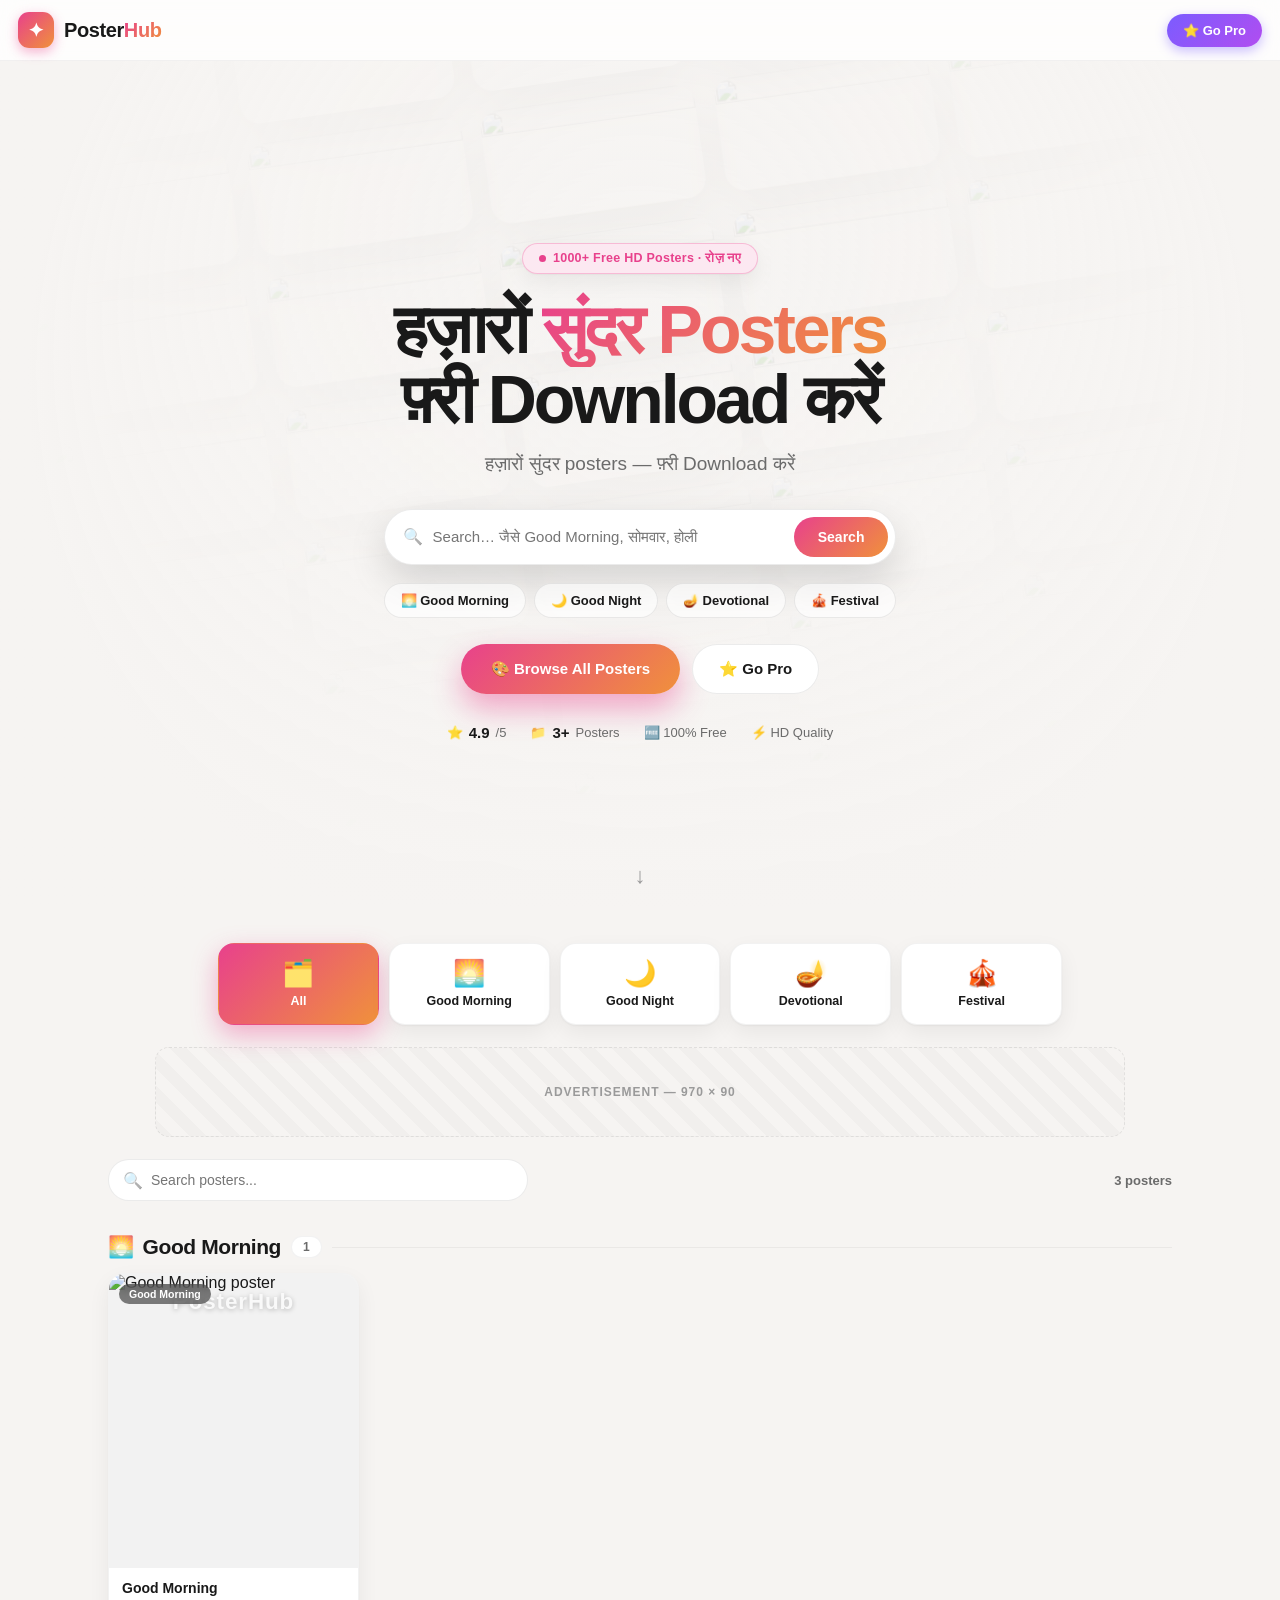
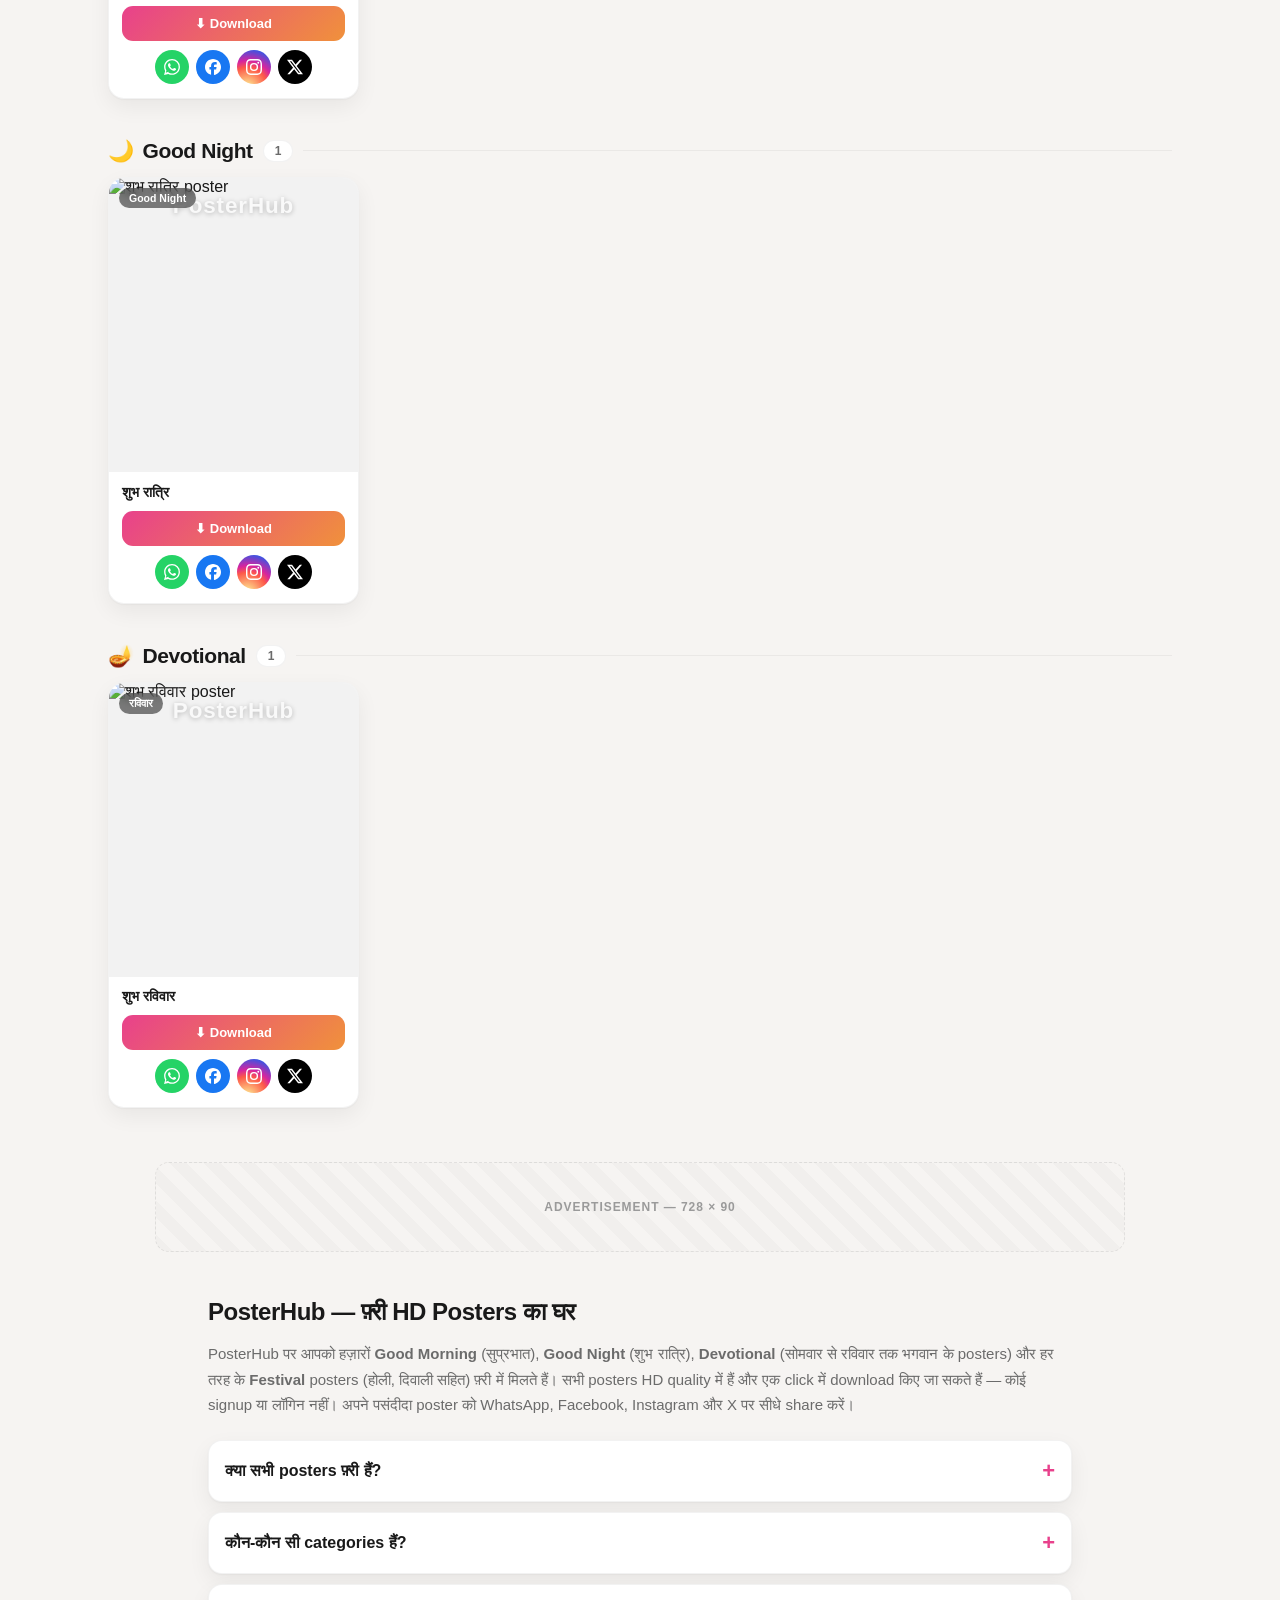
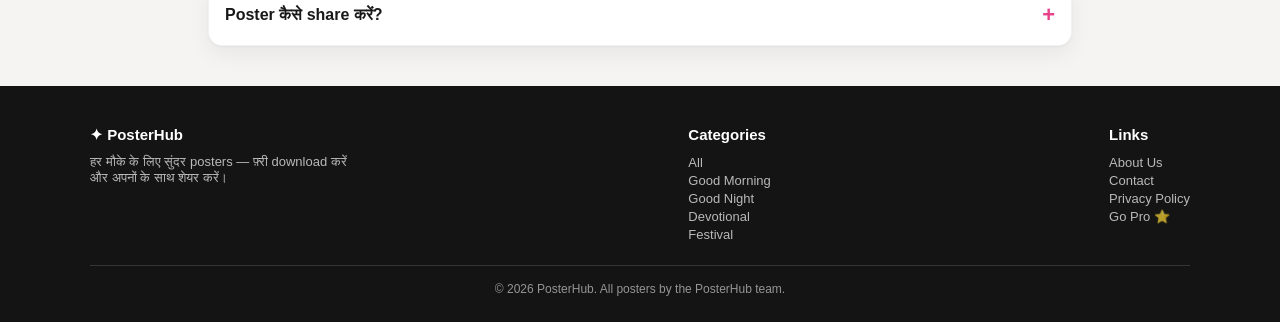
==== index.html @ bad74cf2 "Add files via upload" ====
<!DOCTYPE html>
<html lang="hi">
<head>
<meta charset="UTF-8">
<meta name="viewport" content="width=device-width, initial-scale=1.0">
<title>PosterHub — Free Good Morning, Good Night, Devotional & Festival Posters | HD Download</title>
<meta name="description" content="Download 1000+ free HD posters — Good Morning, Good Night, Devotional (Monday to Sunday) and all Festivals like Holi & Diwali. No signup, one-tap free download & share on WhatsApp, Facebook, Instagram & X.">
<meta name="keywords" content="good morning images, good night images, suprabhat, shubh ratri, devotional posters, god images, somvar, festival posters, holi, diwali, hindi posters, free poster download, status images, whatsapp posters, good morning hd, good night hd">
<meta name="author" content="PosterHub">
<meta name="robots" content="index, follow, max-image-preview:large">
<meta name="theme-color" content="#e8418c">
<link rel="canonical" href="https://posterhub.example.com/">
<link rel="icon" href="data:image/svg+xml,%3Csvg xmlns='http://www.w3.org/2000/svg' viewBox='0 0 32 32'%3E%3Crect width='32' height='32' rx='8' fill='%23e8418c'/%3E%3Ctext x='16' y='23' font-size='20' text-anchor='middle' fill='white'%3E%E2%9C%A6%3C/text%3E%3C/svg%3E">
<link rel="manifest" href="site.webmanifest">
<meta property="og:type" content="website">
<meta property="og:site_name" content="PosterHub">
<meta property="og:title" content="PosterHub — Free HD Good Morning, Good Night, Devotional & Festival Posters">
<meta property="og:description" content="1000+ free HD posters to download & share — Good Morning, Good Night, Devotional (Mon–Sun) and all Festivals.">
<meta property="og:url" content="https://posterhub.example.com/">
<meta property="og:image" content="https://posterhub.example.com/assets/good-morning/gm1.jpg">
<meta property="og:locale" content="hi_IN">
<meta name="twitter:card" content="summary_large_image">
<meta name="twitter:title" content="PosterHub — Free HD Posters">
<meta name="twitter:description" content="Good Morning, Good Night, Devotional & Festival posters — free HD download & share.">
<meta name="twitter:image" content="https://posterhub.example.com/assets/good-morning/gm1.jpg">
<script type="application/ld+json">{"@context":"https://schema.org","@type":"WebSite","name":"PosterHub","alternateName":"PosterHub Free Posters","url":"https://posterhub.example.com/","description":"Free HD Good Morning, Good Night, Devotional and Festival posters to download and share.","inLanguage":"hi","potentialAction":{"@type":"SearchAction","target":{"@type":"EntryPoint","urlTemplate":"https://posterhub.example.com/?q={search_term_string}"},"query-input":"required name=search_term_string"}}</script>
<script type="application/ld+json">{"@context":"https://schema.org","@type":"Organization","name":"PosterHub","url":"https://posterhub.example.com/","logo":"https://posterhub.example.com/assets/good-morning/gm1.jpg","sameAs":[]}</script>
<script type="application/ld+json">{"@context":"https://schema.org","@type":"FAQPage","mainEntity":[{"@type":"Question","name":"क्या PosterHub के posters फ़्री हैं?","acceptedAnswer":{"@type":"Answer","text":"हाँ, सभी posters पूरी तरह फ़्री हैं। आप बिना किसी signup के HD posters download और share कर सकते हैं।"}},{"@type":"Question","name":"कौन-कौन सी categories उपलब्ध हैं?","acceptedAnswer":{"@type":"Answer","text":"Good Morning, Good Night, Devotional (सोमवार से रविवार) और Festival (होली, दिवाली सहित सभी त्योहार)।"}},{"@type":"Question","name":"पोस्टर कैसे share करें?","acceptedAnswer":{"@type":"Answer","text":"हर poster के नीचे WhatsApp, Facebook, Instagram और X के share buttons हैं — एक click में share करें।"}}]}</script>
<style>
  :root{
    --bg:#f6f4f2; --surface:#ffffff; --text:#191919; --soft:#6b6b6b; --faint:#9a9a9a;
    --border:rgba(0,0,0,.08); --border-soft:rgba(0,0,0,.05);
    --brand1:#e8418c; --brand2:#f0913b; --radius:16px;
    --shadow:0 1px 2px rgba(0,0,0,.04), 0 8px 22px rgba(0,0,0,.06);
  }
  @media (prefers-color-scheme: dark){
    :root{ --bg:#0e0e0f; --surface:#1a1a1c; --text:#f2f2f2; --soft:#a8a8a8; --faint:#777;
      --border:rgba(255,255,255,.12); --border-soft:rgba(255,255,255,.07);
      --shadow:0 1px 2px rgba(0,0,0,.4), 0 8px 22px rgba(0,0,0,.5); }
  }
  *{ box-sizing:border-box; }
  html{ scroll-behavior:smooth; }
  body{ margin:0; background:var(--bg); color:var(--text);
    font-family:ui-sans-serif,-apple-system,BlinkMacSystemFont,"Segoe UI",Roboto,"Noto Sans",Helvetica,Arial,"Apple Color Emoji","Segoe UI Emoji",sans-serif;
    -webkit-font-smoothing:antialiased; }
  a{ color:inherit; text-decoration:none; }
  img{ max-width:100%; display:block; }

  .hdr{ position:sticky; top:0; z-index:60; display:flex; align-items:center; justify-content:space-between;
    gap:12px; padding:12px 18px; background:color-mix(in srgb, var(--surface) 80%, transparent);
    backdrop-filter:saturate(160%) blur(14px); border-bottom:1px solid var(--border-soft); }
  .brand{ display:flex; align-items:center; gap:10px; font-weight:800; font-size:20px; letter-spacing:-.02em; }
  .brand .logo{ width:36px; height:36px; border-radius:11px; display:grid; place-items:center; color:#fff;
    background:linear-gradient(135deg,var(--brand1),var(--brand2)); font-size:19px; box-shadow:0 4px 12px rgba(232,65,140,.4); }
  .brand .accent{ background:linear-gradient(135deg,var(--brand1),var(--brand2)); -webkit-background-clip:text; background-clip:text; color:transparent; }
  .pro-btn{ display:inline-flex; align-items:center; gap:6px; padding:9px 16px; border-radius:999px; font-weight:700; font-size:13px;
    color:#fff; background:linear-gradient(135deg,#7b5cff,#b14df0); box-shadow:0 4px 12px rgba(123,92,255,.4); transition:.15s; }
  .pro-btn:hover{ filter:brightness(1.08); transform:translateY(-1px); }

  /* ===== Premium Landing Hero ===== */
  .hero{ position:relative; overflow:hidden; min-height:clamp(600px,94vh,940px); display:flex; align-items:center; justify-content:center; text-align:center; padding:80px 18px 64px; }
  .hero-bg{ position:absolute; inset:-12% -6%; display:flex; gap:16px; justify-content:center; z-index:0; pointer-events:none; transform:rotate(-8deg) scale(1.25); }
  .hero-col{ display:flex; flex-direction:column; gap:16px; animation:scrollUp 38s linear infinite; will-change:transform; }
  .hero-col.alt{ animation-direction:reverse; animation-duration:48s; }
  .hero-col img{ width:clamp(108px,13.5vw,178px); aspect-ratio:1/1.2; object-fit:cover; border-radius:16px; box-shadow:0 16px 34px rgba(0,0,0,.2); }
  @keyframes scrollUp{ from{ transform:translateY(0); } to{ transform:translateY(-50%); } }
  .hero-overlay{ position:absolute; inset:0; z-index:1; background:
    radial-gradient(circle at 50% 38%, color-mix(in srgb,var(--bg) 45%, transparent), var(--bg) 74%),
    linear-gradient(to bottom, color-mix(in srgb,var(--bg) 60%, transparent) 0%, var(--bg) 100%); }
  .hero-content{ position:relative; z-index:2; max-width:780px; animation:fadeUp .6s ease both; }
  .pill{ display:inline-flex; align-items:center; gap:7px; padding:7px 16px; border-radius:999px; font-size:12.5px; font-weight:700; letter-spacing:.02em;
    color:var(--brand1); background:color-mix(in srgb,var(--brand1) 12%, var(--surface)); border:1px solid color-mix(in srgb,var(--brand1) 28%, transparent); margin-bottom:20px; box-shadow:var(--shadow); }
  .pill .dot{ width:7px; height:7px; border-radius:50%; background:var(--brand1); box-shadow:0 0 0 0 rgba(232,65,140,.5); animation:pulse 2s infinite; }
  @keyframes pulse{ 0%{ box-shadow:0 0 0 0 rgba(232,65,140,.5);} 70%{ box-shadow:0 0 0 8px rgba(232,65,140,0);} 100%{ box-shadow:0 0 0 0 rgba(232,65,140,0);} }
  .hero h1{ margin:0 0 16px; font-size:clamp(34px,8vw,68px); line-height:1.03; letter-spacing:-.045em; font-weight:800; }
  .hero h1 .accent{ position:relative; background:linear-gradient(135deg,var(--brand1),var(--brand2)); -webkit-background-clip:text; background-clip:text; color:transparent; }
  .hero .sub{ margin:0 auto; max-width:600px; color:var(--soft); font-size:clamp(15px,2.6vw,19px); line-height:1.5; }
  .hero-search{ display:flex; align-items:center; gap:8px; max-width:540px; margin:30px auto 0; background:var(--surface);
    border:1px solid var(--border); border-radius:999px; padding:7px 7px 7px 18px; box-shadow:0 16px 38px rgba(0,0,0,.14); }
  .hero-search .si{ opacity:.5; font-size:16px; }
  .hero-search input{ flex:1; border:none; background:transparent; color:var(--text); font-size:15px; outline:none; min-width:0; }
  .hero-search button{ border:none; border-radius:999px; padding:12px 24px; font-weight:700; font-size:14px; color:#fff;
    background:linear-gradient(135deg,var(--brand1),var(--brand2)); cursor:pointer; transition:.15s; white-space:nowrap; }
  .hero-search button:hover{ filter:brightness(1.07); }
  .quick{ display:flex; gap:8px; justify-content:center; flex-wrap:wrap; margin-top:18px; }
  .quick button{ padding:9px 16px; border-radius:999px; border:1px solid var(--border); background:color-mix(in srgb,var(--surface) 65%, transparent);
    backdrop-filter:blur(8px); font-weight:600; font-size:13px; cursor:pointer; transition:.15s; color:var(--text); }
  .quick button:hover{ border-color:var(--brand1); color:var(--brand1); transform:translateY(-2px); }
  .hero-cta{ display:flex; gap:12px; justify-content:center; flex-wrap:wrap; margin-top:26px; }
  .btn-primary{ padding:15px 30px; border-radius:999px; font-weight:800; font-size:15px; color:#fff;
    background:linear-gradient(135deg,var(--brand1),var(--brand2)); box-shadow:0 14px 30px rgba(232,65,140,.45); cursor:pointer; border:none; transition:.16s; }
  .btn-primary:hover{ transform:translateY(-2px); filter:brightness(1.06); }
  .btn-ghost{ padding:15px 26px; border-radius:999px; font-weight:700; font-size:15px; color:var(--text);
    background:var(--surface); border:1px solid var(--border); cursor:pointer; transition:.16s; }
  .btn-ghost:hover{ transform:translateY(-2px); border-color:var(--brand1); color:var(--brand1); }
  .trust{ display:flex; gap:24px; justify-content:center; flex-wrap:wrap; margin-top:30px; color:var(--soft); font-size:13px; }
  .trust div{ display:flex; align-items:center; gap:6px; }
  .trust b{ color:var(--text); font-size:15px; }
  .scroll-hint{ position:absolute; bottom:18px; left:50%; transform:translateX(-50%); z-index:2; color:var(--faint); font-size:22px; animation:bob 2s infinite; }
  @keyframes bob{ 0%,100%{ transform:translate(-50%,0);} 50%{ transform:translate(-50%,8px);} }

  .cats{ display:grid; grid-template-columns:repeat(5,1fr); gap:10px; max-width:880px; margin:36px auto 0; padding:0 18px; scroll-margin-top:70px; }
  .cat{ position:relative; display:flex; flex-direction:column; align-items:center; gap:8px; padding:16px 6px; border-radius:var(--radius);
    background:var(--surface); border:1.5px solid var(--border-soft); box-shadow:var(--shadow); cursor:pointer;
    transition:transform .16s, box-shadow .16s; font-weight:700; font-size:12.5px; text-align:center; overflow:hidden; }
  .cat:hover{ transform:translateY(-3px); box-shadow:0 14px 30px rgba(0,0,0,.12); }
  .cat .emoji{ font-size:26px; line-height:1; transition:transform .2s; }
  .cat:hover .emoji{ transform:scale(1.15); }
  .cat.active{ border-color:transparent; color:#fff; background:linear-gradient(135deg,var(--brand1),var(--brand2)); box-shadow:0 10px 26px rgba(232,65,140,.4); }
  @media(max-width:560px){ .cats{ grid-template-columns:repeat(3,1fr); } .cat{ padding:13px 5px; font-size:11.5px; } .cat .emoji{ font-size:22px; } }

  .subbar-wrap{ max-width:1100px; margin:18px auto 0; padding:0 18px; }
  .subbar{ display:flex; gap:8px; overflow-x:auto; padding:6px 2px; scrollbar-width:none; }
  .subbar::-webkit-scrollbar{ display:none; }
  .chip{ flex:0 0 auto; padding:9px 17px; border-radius:999px; border:1px solid var(--border);
    background:var(--surface); color:var(--soft); font-weight:600; font-size:13px; cursor:pointer; white-space:nowrap; transition:.15s; }
  .chip:hover{ color:var(--text); transform:translateY(-1px); }
  .chip.active{ background:var(--text); color:var(--bg); border-color:transparent; }

  .toolbar{ max-width:1100px; margin:16px auto 0; padding:0 18px; display:flex; gap:12px; align-items:center; justify-content:space-between; flex-wrap:wrap; scroll-margin-top:70px; }
  .search{ flex:1; min-width:200px; max-width:420px; position:relative; }
  .search input{ width:100%; padding:12px 16px 12px 42px; border-radius:999px; border:1px solid var(--border);
    background:var(--surface); color:var(--text); font-size:14px; transition:.15s; }
  .search input:focus{ outline:none; border-color:var(--brand1); box-shadow:0 0 0 3px color-mix(in srgb,var(--brand1) 18%, transparent); }
  .search .ico{ position:absolute; left:15px; top:50%; transform:translateY(-50%); opacity:.5; }
  .count{ color:var(--soft); font-size:13px; font-weight:600; }

  .ad{ max-width:970px; margin:22px auto; padding:14px; min-height:90px; display:flex; align-items:center; justify-content:center;
    border:1px dashed var(--border); border-radius:14px; color:var(--faint); font-size:12px; font-weight:700; letter-spacing:.08em; text-transform:uppercase;
    background:repeating-linear-gradient(45deg, rgba(0,0,0,.02), rgba(0,0,0,.02) 12px, transparent 12px, transparent 24px); }

  .sec{ max-width:1100px; margin:34px auto 2px; padding:0 18px; display:flex; align-items:center; gap:10px; }
  .sec h2{ margin:0; font-size:21px; letter-spacing:-.02em; display:flex; align-items:center; gap:9px; }
  .sec .c{ font-size:12px; color:var(--soft); background:var(--surface); border:1px solid var(--border-soft); padding:3px 11px; border-radius:999px; font-weight:600; }
  .sec .line{ flex:1; height:1px; background:var(--border-soft); }

  #content{ display:block; }
  .gallery{ max-width:1100px; margin:14px auto 0; padding:0 18px 6px;
    display:grid; grid-template-columns:repeat(auto-fill,minmax(150px,1fr)); gap:14px; }
  @media(min-width:700px){ .gallery{ grid-template-columns:repeat(auto-fill,minmax(220px,1fr)); gap:20px; } }
  .card{ background:var(--surface); border:1px solid var(--border-soft); border-radius:var(--radius); overflow:hidden;
    box-shadow:var(--shadow); transition:transform .18s, box-shadow .18s; animation:fadeUp .4s ease both; }
  .card:hover{ transform:translateY(-4px); box-shadow:0 16px 34px rgba(0,0,0,.16); }
  @keyframes fadeUp{ from{ opacity:0; transform:translateY(14px); } to{ opacity:1; transform:translateY(0); } }
  .imgwrap{ position:relative; aspect-ratio:1/1.18; overflow:hidden; background:var(--border-soft); cursor:pointer; container-type:inline-size; }
  .imgwrap img{ width:100%; height:100%; object-fit:cover; transition:transform .35s ease; }
  .card:hover .imgwrap img{ transform:scale(1.06); }
  .wm{ position:absolute; top:5%; left:0; right:0; text-align:center; pointer-events:none; z-index:3;
    font-weight:800; letter-spacing:.04em; color:#fff; opacity:.5; font-size:clamp(11px, 9cqw, 48px);
    text-shadow:0 1px 5px rgba(0,0,0,.5); }
  .tag{ position:absolute; top:10px; left:10px; padding:4px 10px; border-radius:999px; font-size:10.5px; font-weight:700;
    color:#fff; background:rgba(0,0,0,.5); backdrop-filter:blur(4px); z-index:4; }
  .zoom{ position:absolute; right:10px; bottom:10px; width:30px; height:30px; border-radius:50%; display:grid; place-items:center;
    background:rgba(0,0,0,.5); color:#fff; font-size:14px; opacity:0; transition:.2s; z-index:4; }
  .card:hover .zoom{ opacity:1; }
  .meta{ padding:12px 13px 14px; }
  .meta h3{ margin:0 0 10px; font-size:14px; }
  .dl{ width:100%; display:flex; align-items:center; justify-content:center; gap:6px; padding:10px; border-radius:11px; font-weight:700; font-size:13px;
    color:#fff; background:linear-gradient(135deg,var(--brand1),var(--brand2)); cursor:pointer; transition:.15s; border:none; }
  .dl:hover{ filter:brightness(1.06); }
  .share{ display:flex; gap:7px; margin-top:9px; justify-content:center; }
  .sh{ width:34px; height:34px; border-radius:50%; border:none; display:grid; place-items:center; cursor:pointer; color:#fff; padding:0; transition:.15s; }
  .sh svg{ width:16px; height:16px; fill:currentColor; }
  .sh:hover{ transform:translateY(-2px); filter:brightness(1.08); }
  .sh.wa{ background:#25D366; }
  .sh.fb{ background:#1877F2; }
  .sh.x{ background:#000; }
  .sh.ig{ background:radial-gradient(circle at 30% 110%, #fdf497, #fd5949 45%, #d6249f 60%, #285AEB 90%); }
  .empty{ text-align:center; padding:54px 20px; color:var(--soft); }
  .empty .big{ font-size:36px; margin-bottom:10px; }

  .pager{ display:flex; gap:7px; justify-content:center; align-items:center; flex-wrap:wrap; margin:26px auto 6px; padding:0 18px; }
  .pager button{ min-width:40px; height:40px; padding:0 12px; border-radius:11px; border:1px solid var(--border);
    background:var(--surface); color:var(--text); font-weight:700; font-size:14px; cursor:pointer; transition:.15s; }
  .pager button:hover:not(:disabled){ border-color:var(--brand1); color:var(--brand1); }
  .pager button.active{ background:linear-gradient(135deg,var(--brand1),var(--brand2)); color:#fff; border-color:transparent; }
  .pager button:disabled{ opacity:.4; cursor:not-allowed; }
  .pager .dots{ color:var(--faint); padding:0 4px; }

  /* SEO content + FAQ */
  .seo{ max-width:900px; margin:46px auto 0; padding:0 18px; }
  .seo h2{ font-size:24px; letter-spacing:-.02em; margin:0 0 12px; }
  .seo p{ color:var(--soft); line-height:1.7; font-size:15px; }
  .faq{ margin-top:22px; display:flex; flex-direction:column; gap:10px; }
  .faq details{ background:var(--surface); border:1px solid var(--border-soft); border-radius:14px; padding:4px 16px; box-shadow:var(--shadow); }
  .faq summary{ cursor:pointer; font-weight:700; padding:13px 0; list-style:none; display:flex; justify-content:space-between; align-items:center; }
  .faq summary::-webkit-details-marker{ display:none; }
  .faq summary::after{ content:"+"; color:var(--brand1); font-size:22px; font-weight:700; }
  .faq details[open] summary::after{ content:"−"; }
  .faq p{ margin:0 0 14px; }

  .lb{ position:fixed; inset:0; z-index:100; display:none; align-items:center; justify-content:center; padding:20px;
    background:rgba(0,0,0,.85); backdrop-filter:blur(5px); }
  .lb.open{ display:flex; animation:fadeUp .25s ease; }
  .lb-inner{ max-width:440px; width:100%; text-align:center; }
  .lb-imgwrap{ position:relative; container-type:inline-size; border-radius:16px; overflow:hidden; box-shadow:0 24px 70px rgba(0,0,0,.6); }
  .lb-imgwrap img{ width:100%; }
  .lb-actions{ display:flex; gap:10px; justify-content:center; margin-top:18px; flex-wrap:wrap; }
  .lb-actions a, .lb-actions button{ padding:12px 22px; border-radius:999px; font-weight:700; font-size:14px; border:none; cursor:pointer; }
  .lb-dl{ color:#fff; background:linear-gradient(135deg,var(--brand1),var(--brand2)); }
  .lb-close{ color:#fff; background:rgba(255,255,255,.18); }
  .lb-share{ display:flex; gap:9px; justify-content:center; margin-top:14px; }

  .ftr{ margin-top:40px; background:#141414; color:#fff; padding:40px 18px 26px; }
  @media (prefers-color-scheme: dark){ .ftr{ background:#070708; } }
  .ftr .in{ max-width:1100px; margin:0 auto; display:flex; flex-wrap:wrap; gap:28px; justify-content:space-between; }
  .ftr h4{ margin:0 0 10px; font-size:15px; }
  .ftr a, .ftr p{ color:rgba(255,255,255,.7); font-size:13px; margin:0 0 7px; }
  .ftr a:hover{ color:#fff; }
  .ftr .copy{ max-width:1100px; margin:22px auto 0; padding-top:16px; border-top:1px solid rgba(255,255,255,.14);
    text-align:center; color:rgba(255,255,255,.55); font-size:12px; }
  .loading{ text-align:center; padding:54px; color:var(--soft); }
</style>
</head>
<body>

  <header class="hdr">
    <a class="brand" href="#"><span class="logo">✦</span><span>Poster<span class="accent">Hub</span></span></a>
    <a class="pro-btn" href="pro.html">⭐ Go Pro</a>
  </header>

  <section class="hero">
    <div class="hero-bg" id="heroBg" aria-hidden="true"></div>
    <div class="hero-overlay"></div>
    <div class="hero-content">
      <span class="pill"><span class="dot"></span> 1000+ Free HD Posters · रोज़ नए</span>
      <h1>हज़ारों <span class="accent">सुंदर Posters</span><br>फ़्री Download करें</h1>
      <p class="sub" id="tagline">Good Morning, Good Night, Devotional और Festival — हर मौके के लिए HD posters, एक click में download और share।</p>
      <form class="hero-search" onsubmit="heroSearch(event)">
        <span class="si">🔍</span>
        <input id="heroInput" type="text" placeholder="Search… जैसे Good Morning, सोमवार, होली" aria-label="Search posters">
        <button type="submit">Search</button>
      </form>
      <div class="quick" id="quick"></div>
      <div class="hero-cta">
        <button class="btn-primary" onclick="document.getElementById('cats').scrollIntoView({behavior:'smooth'})">🎨 Browse All Posters</button>
        <a class="btn-ghost" href="pro.html">⭐ Go Pro</a>
      </div>
      <div class="trust">
        <div>⭐ <b>4.9</b>/5</div>
        <div>📁 <b id="statCount">—</b> Posters</div>
        <div>🆓 100% Free</div>
        <div>⚡ HD Quality</div>
      </div>
    </div>
    <div class="scroll-hint">↓</div>
  </section>

  <nav class="cats" id="cats" aria-label="Poster categories"></nav>

  <div class="subbar-wrap"><div class="subbar" id="subbar" style="display:none;"></div></div>

  <div class="ad">Advertisement — 970 × 90</div>

  <div class="toolbar">
    <div class="search"><span class="ico">🔍</span><input id="search" type="text" placeholder="Search posters..." oninput="onSearch()" aria-label="Filter posters"></div>
    <div class="count" id="count"></div>
  </div>

  <main id="content">
    <div class="loading">लोड हो रहा है…</div>
  </main>

  <div class="pager" id="pager"></div>

  <div class="ad">Advertisement — 728 × 90</div>

  <section class="seo">
    <h2>PosterHub — फ़्री HD Posters का घर</h2>
    <p>PosterHub पर आपको हज़ारों <strong>Good Morning</strong> (सुप्रभात), <strong>Good Night</strong> (शुभ रात्रि), <strong>Devotional</strong> (सोमवार से रविवार तक भगवान के posters) और हर तरह के <strong>Festival</strong> posters (होली, दिवाली सहित) फ़्री में मिलते हैं। सभी posters HD quality में हैं और एक click में download किए जा सकते हैं — कोई signup या लॉगिन नहीं। अपने पसंदीदा poster को WhatsApp, Facebook, Instagram और X पर सीधे share करें।</p>
    <div class="faq">
      <details><summary>क्या सभी posters फ़्री हैं?</summary><p>हाँ, PosterHub के सभी posters पूरी तरह फ़्री हैं। आप बिना signup के HD में download और share कर सकते हैं।</p></details>
      <details><summary>कौन-कौन सी categories हैं?</summary><p>Good Morning, Good Night, Devotional (सोमवार–रविवार) और Festival (होली, दिवाली सहित सभी त्योहार)।</p></details>
      <details><summary>Poster कैसे share करें?</summary><p>हर poster के नीचे WhatsApp, Facebook, Instagram और X के share buttons हैं — एक click में अपनों के साथ share करें।</p></details>
    </div>
  </section>

  <footer class="ftr">
    <div class="in">
      <div style="max-width:260px;">
        <h4>✦ PosterHub</h4>
        <p>हर मौके के लिए सुंदर posters — फ़्री download करें और अपनों के साथ शेयर करें।</p>
      </div>
      <div>
        <h4>Categories</h4>
        <a href="#" onclick="go('all');return false;">All</a><br>
        <a href="#" onclick="go('good-morning');return false;">Good Morning</a><br>
        <a href="#" onclick="go('good-night');return false;">Good Night</a><br>
        <a href="#" onclick="go('devotional');return false;">Devotional</a><br>
        <a href="#" onclick="go('festival');return false;">Festival</a>
      </div>
      <div>
        <h4>Links</h4>
        <a href="#">About Us</a><br>
        <a href="#">Contact</a><br>
        <a href="#">Privacy Policy</a><br>
        <a href="pro.html">Go Pro ⭐</a>
      </div>
    </div>
    <div class="copy">© 2026 PosterHub. All posters by the PosterHub team.</div>
  </footer>

  <div class="lb" id="lb" onclick="if(event.target===this)closeLb()">
    <div class="lb-inner">
      <div class="lb-imgwrap"><img id="lbImg" src="" alt=""><span class="wm" id="lbWm"></span></div>
      <div class="lb-actions">
        <button class="lb-dl" id="lbDl">⬇ Download</button>
        <button class="lb-close" onclick="closeLb()">✕ Close</button>
      </div>
      <div class="lb-share" id="lbShare"></div>
    </div>
  </div>

<script>
  const PAGE_SIZE = 10;
  let DATA=null, current=null, POOL=[], page=1;
  let ABOUT='', SITE='', WM='PosterHub';
  let lbSrc='', lbTitle='';

  const IC = {
    wa:'<svg viewBox="0 0 24 24"><path d="M.057 24l1.687-6.163a11.867 11.867 0 01-1.587-5.946C.157 5.335 5.492 0 12.05 0a11.82 11.82 0 018.413 3.488 11.82 11.82 0 013.48 8.414c-.003 6.557-5.338 11.892-11.893 11.892a11.9 11.9 0 01-5.688-1.448L.057 24zm6.597-3.807c1.676.995 3.276 1.591 5.392 1.592 5.448 0 9.886-4.434 9.889-9.885.002-5.462-4.415-9.89-9.881-9.892-5.452 0-9.887 4.434-9.889 9.884a9.86 9.86 0 001.516 5.26l-.999 3.648 3.972-1.607zm11.387-5.464c-.074-.124-.272-.198-.57-.347-.297-.149-1.758-.868-2.031-.967-.272-.099-.47-.149-.669.149-.198.297-.768.967-.941 1.165-.173.198-.347.223-.644.074-.297-.149-1.255-.462-2.39-1.475-.883-.788-1.48-1.761-1.653-2.059-.173-.297-.018-.458.13-.606.134-.133.297-.347.446-.521.151-.172.2-.296.3-.495.099-.198.05-.372-.025-.521-.075-.148-.669-1.611-.916-2.206-.242-.579-.487-.501-.669-.51l-.57-.01c-.198 0-.52.074-.792.372s-1.04 1.016-1.04 2.479 1.065 2.876 1.213 3.074c.149.198 2.095 3.2 5.076 4.487.709.306 1.263.489 1.694.626.712.226 1.36.194 1.872.118.571-.085 1.758-.719 2.006-1.413.248-.695.248-1.29.173-1.414z"/></svg>',
    fb:'<svg viewBox="0 0 24 24"><path d="M9.101 23.691v-7.98H6.627v-3.667h2.474v-1.58c0-4.085 1.848-5.978 5.858-5.978.401 0 .955.042 1.468.103a8.68 8.68 0 011.141.195v3.325a8.623 8.623 0 00-.653-.036 26.805 26.805 0 00-.733-.009c-.707 0-1.259.096-1.675.309a1.686 1.686 0 00-.679.622c-.258.42-.374.995-.374 1.752v1.297h3.919l-.386 2.103-.287 1.564h-3.246v8.245C19.396 23.238 24 18.179 24 12.044c0-6.627-5.373-12-12-12s-12 5.373-12 12c0 5.628 3.874 10.35 9.101 11.647z"/></svg>',
    x:'<svg viewBox="0 0 24 24"><path d="M18.901 1.153h3.68l-8.04 9.19L24 22.846h-7.406l-5.8-7.584-6.638 7.584H.474l8.6-9.83L0 1.154h7.594l5.243 6.932 6.39-6.933zm-1.291 19.494h2.039L6.486 3.24H4.298z"/></svg>',
    ig:'<svg viewBox="0 0 24 24"><path d="M12 2.163c3.204 0 3.584.012 4.85.07 3.252.148 4.771 1.691 4.919 4.919.058 1.265.069 1.645.069 4.849 0 3.205-.012 3.584-.069 4.849-.149 3.225-1.664 4.771-4.919 4.919-1.266.058-1.644.07-4.85.07-3.204 0-3.584-.012-4.849-.07-3.26-.149-4.771-1.699-4.919-4.92-.058-1.265-.07-1.644-.07-4.849 0-3.204.013-3.583.07-4.849.149-3.227 1.664-4.771 4.919-4.919 1.266-.057 1.645-.069 4.849-.069zm0-2.163C8.741 0 8.332.014 7.052.072 2.695.272.273 2.69.073 7.052.014 8.333 0 8.741 0 12c0 3.259.014 3.668.072 4.948.2 4.358 2.618 6.78 6.98 6.98C8.333 23.986 8.741 24 12 24c3.259 0 3.668-.014 4.948-.072 4.354-.2 6.782-2.618 6.979-6.98.059-1.28.073-1.689.073-4.948 0-3.259-.014-3.667-.072-4.947-.196-4.354-2.617-6.78-6.979-6.98C15.668.014 15.259 0 12 0zm0 5.838a6.162 6.162 0 100 12.324 6.162 6.162 0 000-12.324zM12 16a4 4 0 110-8 4 4 0 010 8zm6.406-11.845a1.44 1.44 0 100 2.881 1.44 1.44 0 000-2.881z"/></svg>'
  };

  function shuffle(arr){
    const a = arr.slice();
    for(let i=a.length-1;i>0;i--){ const j=Math.floor(Math.random()*(i+1)); [a[i],a[j]]=[a[j],a[i]]; }
    return a;
  }

  async function init(){
    try{
      const res = await fetch('posters.json', {cache:'no-store'});
      DATA = await res.json();
    }catch(e){
      document.getElementById('content').innerHTML =
        '<div class="empty"><div class="big">⚠️</div>posters.json लोड नहीं हुआ। कृपया site को GitHub Pages / local server पर खोलें।</div>';
      return;
    }
    ABOUT = (DATA.site && DATA.site.shareText) || 'PosterHub से यह सुंदर poster — फ़्री download करें:';
    SITE  = (DATA.site && DATA.site.url) || (location.origin + location.pathname);
    WM    = (DATA.site && (DATA.site.watermark || DATA.site.brand)) || 'PosterHub';
    if(DATA.site && DATA.site.tagline) document.getElementById('tagline').textContent = DATA.site.tagline;
    buildCats();
    buildQuick();
    buildHeroMosaic();
    let total=0; DATA.categories.forEach(c=> total += countCat(c));
    document.getElementById('statCount').textContent = total + '+';
    go('all');
    const qp=new URLSearchParams(location.search).get('q');
    if(qp){ document.getElementById('search').value=qp; document.getElementById('heroInput').value=qp; renderAll(); }
  }

  function countCat(c){
    let n = (c.posters||[]).length;
    (c.subs||[]).forEach(s=> n += (s.posters||[]).length);
    return n;
  }

  function catItems(c){
    let items=[];
    if(c.subs && c.subs.length){
      c.subs.forEach(s=> (s.posters||[]).forEach(p=> items.push({...p, folder:s.folder, subLabel:s.label})));
    } else {
      (c.posters||[]).forEach(p=> items.push({...p, folder:c.folder, subLabel:c.label}));
    }
    return items;
  }

  function allItems(){ let a=[]; DATA.categories.forEach(c=> a=a.concat(catItems(c))); return a; }

  function buildHeroMosaic(){
    const bg=document.getElementById('heroBg');
    const base=allItems();
    if(!base.length){ bg.style.display='none'; return; }
    const cols=5;
    let html='';
    for(let c=0;c<cols;c++){
      let set=shuffle(base);
      while(set.length<5) set=set.concat(set);
      set=set.slice(0,5);
      const imgs=set.map(p=>'<img loading="lazy" src="'+p.folder+'/'+p.file+'" alt="">').join('');
      html+='<div class="hero-col'+(c%2?' alt':'')+'">'+imgs+imgs+'</div>';
    }
    bg.innerHTML=html;
  }

  function buildQuick(){
    const q=document.getElementById('quick');
    q.innerHTML=DATA.categories.map(c=>'<button onclick="go(\''+c.key+'\')">'+(c.icon||'')+' '+c.label+'</button>').join('');
  }

  function buildCats(){
    const wrap = document.getElementById('cats');
    wrap.innerHTML='';
    const tabs=[{key:'all', label:'All', icon:'🗂️'}].concat(DATA.categories);
    tabs.forEach(c=>{
      const el=document.createElement('div');
      el.className='cat'; el.dataset.key=c.key;
      el.innerHTML='<span class="emoji">'+(c.icon||'🖼️')+'</span><span>'+c.label+'</span>';
      el.onclick=()=>go(c.key);
      wrap.appendChild(el);
    });
  }

  function setActive(key){ document.querySelectorAll('.cat').forEach(el=> el.classList.toggle('active', el.dataset.key===key)); }

  function go(key){
    document.getElementById('search').value='';
    setActive(key);
    const subbar=document.getElementById('subbar');
    if(key==='all'){
      current={key:'all'}; subbar.style.display='none';
      document.getElementById('pager').innerHTML='';
      renderAll();
      document.getElementById('cats').scrollIntoView({behavior:'smooth', block:'start'});
      return;
    }
    current = DATA.categories.find(c=>c.key===key);
    if(current.subs && current.subs.length){
      current._sub='all';
      subbar.style.display='flex'; subbar.innerHTML='';
      const mk=(k,label)=>{ const ch=document.createElement('div'); ch.className='chip'+(k===current._sub?' active':''); ch.textContent=label;
        ch.onclick=()=>{ current._sub=k; document.querySelectorAll('#subbar .chip').forEach(x=>x.classList.remove('active')); ch.classList.add('active'); buildPool(); }; subbar.appendChild(ch); };
      mk('all','सभी');
      current.subs.forEach(s=> mk(s.key,s.label));
    } else { subbar.style.display='none'; }
    buildPool();
    document.getElementById('cats').scrollIntoView({behavior:'smooth', block:'start'});
  }

  function buildPool(){
    let raw=[];
    if(current.subs && current.subs.length){
      const subs=(current._sub==='all')?current.subs:current.subs.filter(s=>s.key===current._sub);
      subs.forEach(s=> (s.posters||[]).forEach(p=> raw.push({...p, folder:s.folder, subLabel:s.label})));
    } else {
      (current.posters||[]).forEach(p=> raw.push({...p, folder:current.folder, subLabel:current.label}));
    }
    POOL = shuffle(raw);
    page = 1;
    render();
  }

  function onSearch(){ if(current && current.key==='all'){ renderAll(); } else { page=1; render(); } }

  function matchQ(p,q){ return (p.title||'').toLowerCase().includes(q) || (p.subLabel||'').toLowerCase().includes(q); }

  function cardHTML(p,i){
    const src=p.folder+'/'+p.file;
    const t=(p.title||'Poster').replace(/"/g,'&quot;');
    const safe=src.replace(/'/g,"\\'");
    const jt=(p.title||'PosterHub').replace(/'/g,"\\'").replace(/"/g,'');
    return '<article class="card" style="animation-delay:'+((i%10)*0.03)+'s">'
      + '<div class="imgwrap" onclick="openLb(\''+safe+'\',\''+jt+'\')">'
      +   '<img loading="lazy" src="'+src+'" alt="'+t+' poster">'
      +   '<span class="wm">'+WM+'</span>'
      +   '<span class="tag">'+(p.subLabel||'')+'</span>'
      +   '<span class="zoom">⚶</span>'
      + '</div>'
      + '<div class="meta"><h3>'+t+'</h3>'
      +   '<button class="dl" onclick="dl(\''+safe+'\',\''+jt+'\')">⬇ Download</button>'
      +   '<div class="share">'
      +     '<button class="sh wa" title="WhatsApp" aria-label="Share on WhatsApp" onclick="shareTo(\'wa\',\''+safe+'\')">'+IC.wa+'</button>'
      +     '<button class="sh fb" title="Facebook" aria-label="Share on Facebook" onclick="shareTo(\'fb\',\''+safe+'\')">'+IC.fb+'</button>'
      +     '<button class="sh ig" title="Instagram" aria-label="Share on Instagram" onclick="shareTo(\'ig\',\''+safe+'\')">'+IC.ig+'</button>'
      +     '<button class="sh x" title="X" aria-label="Share on X" onclick="shareTo(\'x\',\''+safe+'\')">'+IC.x+'</button>'
      +   '</div>'
      + '</div></article>';
  }

  function render(){
    const q=(document.getElementById('search').value||'').toLowerCase().trim();
    const items = q ? POOL.filter(p=>matchQ(p,q)) : POOL;
    const c=document.getElementById('content');
    document.getElementById('count').textContent = items.length + ' posters';
    if(!items.length){
      c.innerHTML='<div class="empty"><div class="big">📭</div>इस category में अभी कोई poster नहीं है।<br>Manifest (posters.json) में जोड़ें।</div>';
      document.getElementById('pager').innerHTML=''; return;
    }
    const pages=Math.ceil(items.length/PAGE_SIZE);
    if(page>pages) page=pages;
    const start=(page-1)*PAGE_SIZE;
    const slice=items.slice(start, start+PAGE_SIZE);
    c.innerHTML='<div class="gallery">'+slice.map((p,i)=>cardHTML(p,i)).join('')+'</div>';
    renderPager(pages);
  }

  function renderAll(){
    const q=(document.getElementById('search').value||'').toLowerCase().trim();
    const c=document.getElementById('content');
    let html=''; let total=0;
    DATA.categories.forEach(cat=>{
      let items=shuffle(catItems(cat));
      if(q) items=items.filter(p=>matchQ(p,q));
      if(!items.length) return;
      total+=items.length;
      html += '<div class="sec"><h2><span>'+(cat.icon||'')+'</span> '+cat.label+'</h2><span class="c">'+items.length+'</span><span class="line"></span></div>';
      html += '<div class="gallery">'+items.map((p,i)=>cardHTML(p,i)).join('')+'</div>';
    });
    document.getElementById('count').textContent = total + ' posters';
    document.getElementById('pager').innerHTML='';
    c.innerHTML = total ? html : '<div class="empty"><div class="big">📭</div>अभी कोई poster नहीं है। Manifest में जोड़ें।</div>';
  }

  function renderPager(pages){
    const el=document.getElementById('pager');
    if(pages<=1){ el.innerHTML=''; return; }
    let html='<button '+(page===1?'disabled':'')+' onclick="gotoPage('+(page-1)+')">‹</button>';
    const win=[];
    for(let p=1;p<=pages;p++){
      if(p===1||p===pages||(p>=page-1&&p<=page+1)) win.push(p);
      else if(win[win.length-1]!=='...') win.push('...');
    }
    win.forEach(p=>{
      if(p==='...') html+='<span class="dots">…</span>';
      else html+='<button class="'+(p===page?'active':'')+'" onclick="gotoPage('+p+')">'+p+'</button>';
    });
    html+='<button '+(page===pages?'disabled':'')+' onclick="gotoPage('+(page+1)+')">›</button>';
    el.innerHTML=html;
  }

  function gotoPage(p){ page=p; render(); document.querySelector('.toolbar').scrollIntoView({behavior:'smooth', block:'start'}); }

  function heroSearch(e){
    e.preventDefault();
    const v=document.getElementById('heroInput').value;
    go('all');
    document.getElementById('search').value=v;
    renderAll();
    document.querySelector('.toolbar').scrollIntoView({behavior:'smooth', block:'start'});
  }

  function absUrl(src){ return new URL(src, location.href).href; }

  function shareTo(net, src){
    const img = absUrl(src);
    const text = ABOUT + '\n' + SITE;
    const eText = encodeURIComponent(text);
    const eImg  = encodeURIComponent(img);
    const eBoth = encodeURIComponent(text + '\n' + img);
    let u='';
    if(net==='wa') u='https://wa.me/?text='+eBoth;
    else if(net==='fb') u='https://www.facebook.com/sharer/sharer.php?u='+eImg+'&quote='+eText;
    else if(net==='x') u='https://twitter.com/intent/tweet?text='+eText+'&url='+eImg;
    else if(net==='ig'){ instaShare(img, text); return; }
    window.open(u, '_blank', 'noopener,width=640,height=640');
  }

  function instaShare(img, text){
    if(navigator.share){
      navigator.share({ title:'PosterHub', text:text, url:img }).catch(()=>{});
    } else {
      try{ navigator.clipboard.writeText(text+'\n'+img); }catch(e){}
      alert('Instagram पर share करने के लिए: पहले poster download करें, फिर Instagram app में upload करें। (link कॉपी हो गया है)');
    }
  }

  function loadImg(src){ return new Promise((res,rej)=>{ const i=new Image(); i.crossOrigin='anonymous'; i.onload=()=>res(i); i.onerror=rej; i.src=src; }); }

  async function makeWatermarked(src){
    const img = await loadImg(src);
    const cv = document.createElement('canvas');
    cv.width = img.naturalWidth; cv.height = img.naturalHeight;
    const ctx = cv.getContext('2d');
    ctx.drawImage(img, 0, 0);
    const fs = Math.max(cv.width*0.06, 22);
    ctx.font = '800 '+fs+'px sans-serif';
    ctx.textAlign='center'; ctx.textBaseline='top';
    const y = cv.height*0.05;
    ctx.lineWidth = Math.max(fs*0.06, 2);
    ctx.strokeStyle = 'rgba(0,0,0,.35)';
    ctx.strokeText(WM, cv.width/2, y);
    ctx.fillStyle = 'rgba(255,255,255,.5)';
    ctx.fillText(WM, cv.width/2, y);
    return await new Promise(r=> cv.toBlob(r, 'image/jpeg', 0.92));
  }

  async function dl(src, title){
    const name = (title||'poster').replace(/[^\w\u0900-\u097F-]+/g,'_') || 'poster';
    try{
      const blob = await makeWatermarked(src);
      const url = URL.createObjectURL(blob);
      const a = document.createElement('a'); a.href=url; a.download=name+'.jpg';
      document.body.appendChild(a); a.click(); a.remove();
      setTimeout(()=>URL.revokeObjectURL(url), 5000);
    }catch(e){
      const a = document.createElement('a'); a.href=src; a.download=name;
      document.body.appendChild(a); a.click(); a.remove();
    }
  }

  function openLb(src, title){
    lbSrc=src; lbTitle=title||'PosterHub';
    const safe=src.replace(/'/g,"\\'");
    document.getElementById('lbImg').src=src;
    document.getElementById('lbWm').textContent=WM;
    document.getElementById('lbDl').onclick=()=>dl(lbSrc, lbTitle);
    document.getElementById('lbShare').innerHTML=
        '<button class="sh wa" title="WhatsApp" onclick="shareTo(\'wa\',\''+safe+'\')">'+IC.wa+'</button>'
      + '<button class="sh fb" title="Facebook" onclick="shareTo(\'fb\',\''+safe+'\')">'+IC.fb+'</button>'
      + '<button class="sh ig" title="Instagram" onclick="shareTo(\'ig\',\''+safe+'\')">'+IC.ig+'</button>'
      + '<button class="sh x" title="X" onclick="shareTo(\'x\',\''+safe+'\')">'+IC.x+'</button>';
    document.getElementById('lb').classList.add('open');
  }
  function closeLb(){ document.getElementById('lb').classList.remove('open'); }
  document.addEventListener('keydown', e=>{ if(e.key==='Escape') closeLb(); });

  init();
</script>
</body>
</html>
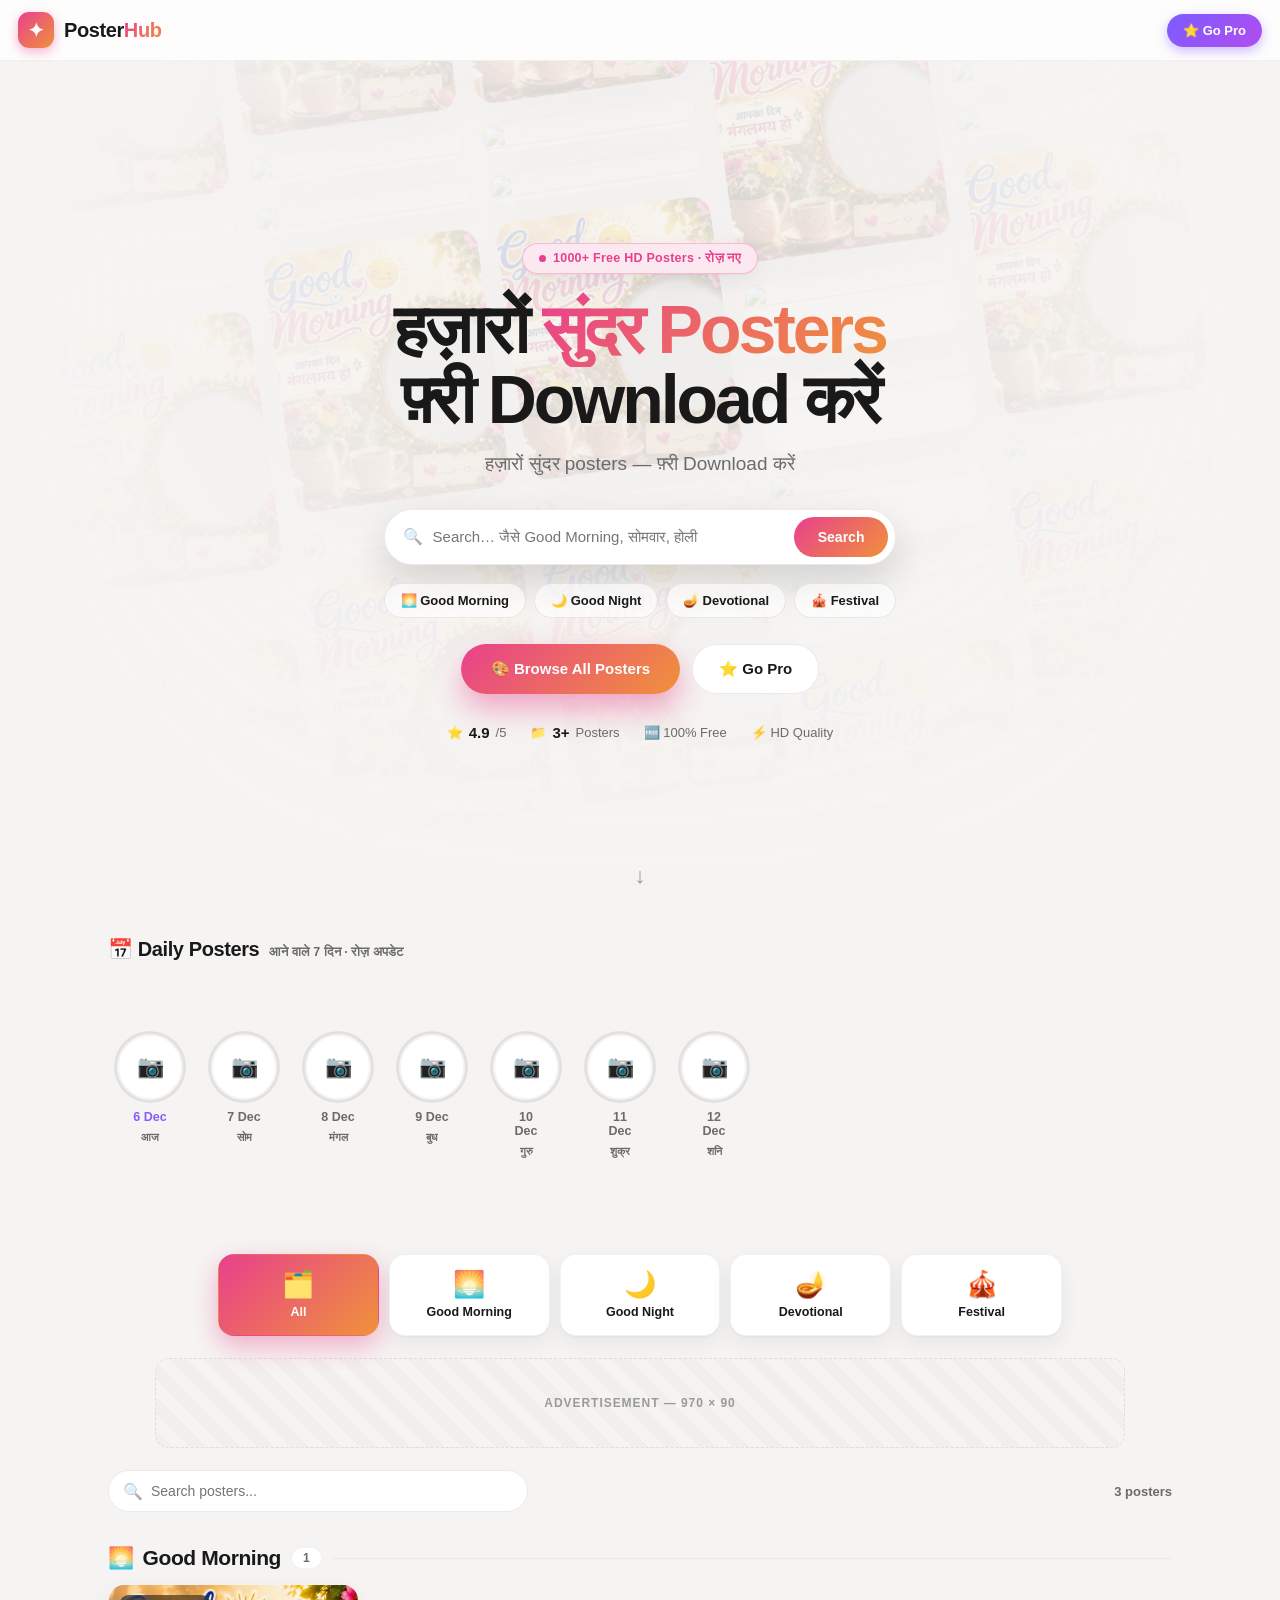
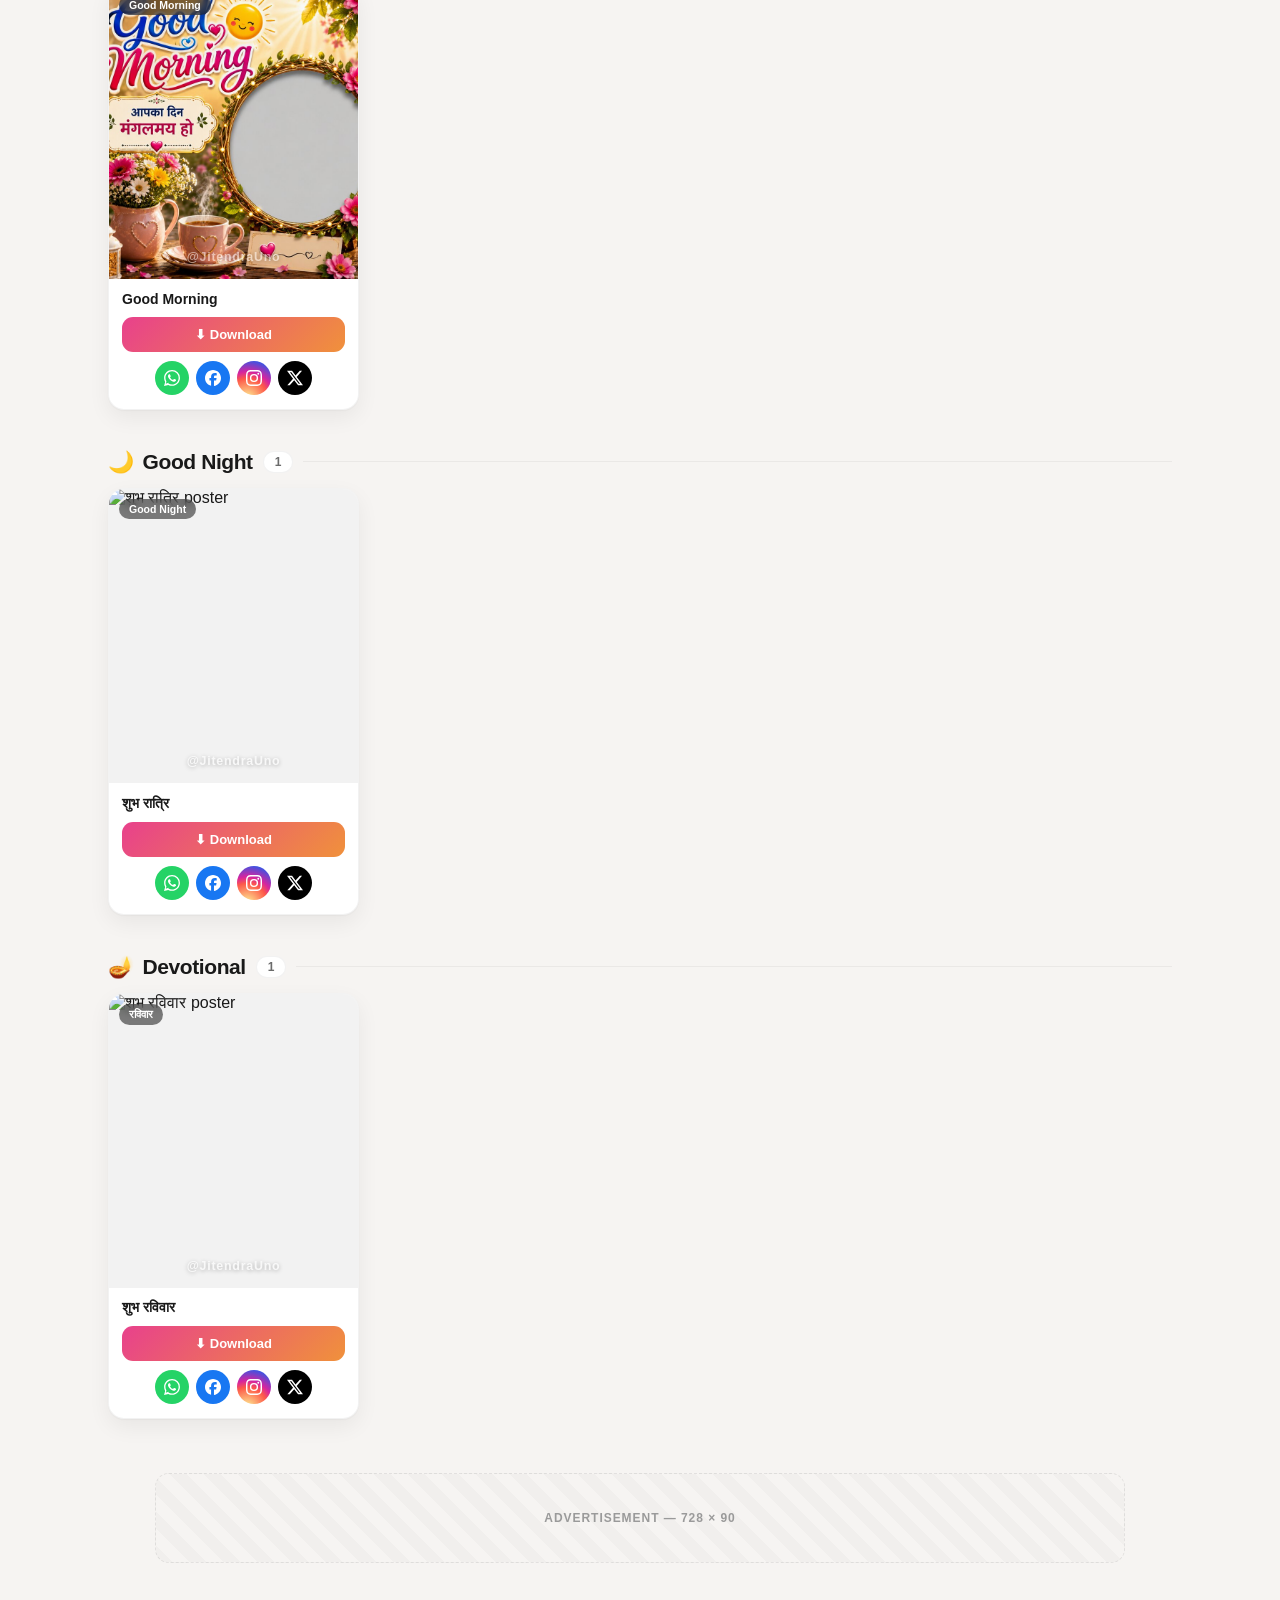
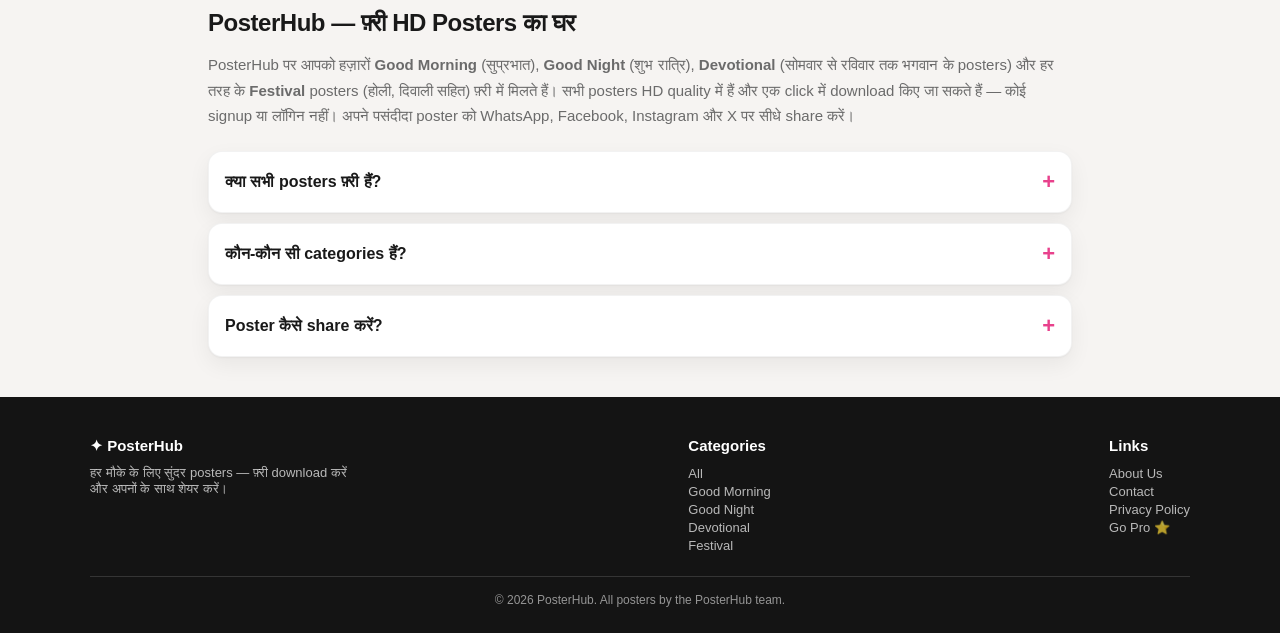
==== commit 404367d7: "Add files via upload" ====
--- a/index.html
+++ b/index.html
@@ -23,7 +23,7 @@
 <meta name="twitter:title" content="PosterHub — Free HD Posters">
 <meta name="twitter:description" content="Good Morning, Good Night, Devotional & Festival posters — free HD download & share.">
 <meta name="twitter:image" content="https://posterhub.example.com/assets/good-morning/gm1.jpg">
-<script type="application/ld+json">{"@context":"https://schema.org","@type":"WebSite","name":"PosterHub","alternateName":"PosterHub Free Posters","url":"https://posterhub.example.com/","description":"Free HD Good Morning, Good Night, Devotional and Festival posters to download and share.","inLanguage":"hi","potentialAction":{"@type":"SearchAction","target":{"@type":"EntryPoint","urlTemplate":"https://posterhub.example.com/?q={search_term_string}"},"query-input":"required name=search_term_string"}}</script>
+<script type="application/ld+json">{"@context":"https://schema.org","@type":"WebSite","name":"PosterHub","alternateName":"PosterHub Free Posters","url":"https://posterhub.example.com/","description":"Free HD Good Morning, Good Night, Devotional and Festival posters to download and share.","inLanguage":"hi","potentialAction":{"@type":"SearchAction","target":{"@type":"EntryPoint","urlTemplate":"https://posterhub.example.com/?q=SEARCH_TERMS"},"query-input":"required name=search_term_string"}}</script>
 <script type="application/ld+json">{"@context":"https://schema.org","@type":"Organization","name":"PosterHub","url":"https://posterhub.example.com/","logo":"https://posterhub.example.com/assets/good-morning/gm1.jpg","sameAs":[]}</script>
 <script type="application/ld+json">{"@context":"https://schema.org","@type":"FAQPage","mainEntity":[{"@type":"Question","name":"क्या PosterHub के posters फ़्री हैं?","acceptedAnswer":{"@type":"Answer","text":"हाँ, सभी posters पूरी तरह फ़्री हैं। आप बिना किसी signup के HD posters download और share कर सकते हैं।"}},{"@type":"Question","name":"कौन-कौन सी categories उपलब्ध हैं?","acceptedAnswer":{"@type":"Answer","text":"Good Morning, Good Night, Devotional (सोमवार से रविवार) और Festival (होली, दिवाली सहित सभी त्योहार)।"}},{"@type":"Question","name":"पोस्टर कैसे share करें?","acceptedAnswer":{"@type":"Answer","text":"हर poster के नीचे WhatsApp, Facebook, Instagram और X के share buttons हैं — एक click में share करें।"}}]}</script>
 <style>
@@ -57,7 +57,6 @@
     color:#fff; background:linear-gradient(135deg,#7b5cff,#b14df0); box-shadow:0 4px 12px rgba(123,92,255,.4); transition:.15s; }
   .pro-btn:hover{ filter:brightness(1.08); transform:translateY(-1px); }
 
-  /* ===== Premium Landing Hero ===== */
   .hero{ position:relative; overflow:hidden; min-height:clamp(600px,94vh,940px); display:flex; align-items:center; justify-content:center; text-align:center; padding:80px 18px 64px; }
   .hero-bg{ position:absolute; inset:-12% -6%; display:flex; gap:16px; justify-content:center; z-index:0; pointer-events:none; transform:rotate(-8deg) scale(1.25); }
   .hero-col{ display:flex; flex-direction:column; gap:16px; animation:scrollUp 38s linear infinite; will-change:transform; }
@@ -99,7 +98,26 @@
   .scroll-hint{ position:absolute; bottom:18px; left:50%; transform:translateX(-50%); z-index:2; color:var(--faint); font-size:22px; animation:bob 2s infinite; }
   @keyframes bob{ 0%,100%{ transform:translate(-50%,0);} 50%{ transform:translate(-50%,8px);} }
 
-  .cats{ display:grid; grid-template-columns:repeat(5,1fr); gap:10px; max-width:880px; margin:36px auto 0; padding:0 18px; scroll-margin-top:70px; }
+  /* Daily stories */
+  .daily{ max-width:1100px; margin:30px auto 0; padding:0 18px; }
+  .daily-head{ display:flex; align-items:baseline; gap:10px; margin-bottom:4px; flex-wrap:wrap; }
+  .daily-head h2{ margin:0; font-size:20px; letter-spacing:-.02em; }
+  .daily-head span{ font-size:12.5px; color:var(--soft); font-weight:600; }
+  .stories{ display:flex; gap:14px; overflow-x:auto; padding:12px 2px; scrollbar-width:none; }
+  .stories::-webkit-scrollbar{ display:none; }
+  .story{ flex:0 0 auto; display:flex; flex-direction:column; align-items:center; gap:7px; width:80px; cursor:pointer; }
+  .story .ring{ width:72px; height:72px; border-radius:50%; padding:3px; background:linear-gradient(135deg,var(--brand1),var(--brand2)); transition:transform .15s; }
+  .story:hover .ring{ transform:scale(1.06); }
+  .story.today .ring{ background:linear-gradient(135deg,#7b5cff,#b14df0); }
+  .story .ring img{ width:100%; height:100%; border-radius:50%; object-fit:cover; border:2.5px solid var(--bg); background:var(--surface); }
+  .story .ring .ph{ width:100%; height:100%; border-radius:50%; display:grid; place-items:center; font-size:22px; background:var(--surface); border:2.5px solid var(--bg); color:var(--faint); }
+  .story.empty{ cursor:default; }
+  .story.empty .ring{ background:var(--border); }
+  .story .d{ font-size:12.5px; font-weight:800; }
+  .story .dd{ font-size:10.5px; color:var(--soft); font-weight:600; }
+  .story.today .d{ color:#8b5cf6; }
+
+  .cats{ display:grid; grid-template-columns:repeat(5,1fr); gap:10px; max-width:880px; margin:30px auto 0; padding:0 18px; scroll-margin-top:70px; }
   .cat{ position:relative; display:flex; flex-direction:column; align-items:center; gap:8px; padding:16px 6px; border-radius:var(--radius);
     background:var(--surface); border:1.5px solid var(--border-soft); box-shadow:var(--shadow); cursor:pointer;
     transition:transform .16s, box-shadow .16s; font-weight:700; font-size:12.5px; text-align:center; overflow:hidden; }
@@ -145,12 +163,12 @@
   .imgwrap{ position:relative; aspect-ratio:1/1.18; overflow:hidden; background:var(--border-soft); cursor:pointer; container-type:inline-size; }
   .imgwrap img{ width:100%; height:100%; object-fit:cover; transition:transform .35s ease; }
   .card:hover .imgwrap img{ transform:scale(1.06); }
-  .wm{ position:absolute; top:5%; left:0; right:0; text-align:center; pointer-events:none; z-index:3;
-    font-weight:800; letter-spacing:.04em; color:#fff; opacity:.5; font-size:clamp(11px, 9cqw, 48px);
-    text-shadow:0 1px 5px rgba(0,0,0,.5); }
+  .wm{ position:absolute; bottom:5%; left:0; right:0; text-align:center; pointer-events:none; z-index:3;
+    font-weight:700; letter-spacing:.06em; color:#fff; opacity:.5; font-size:clamp(8px, 5cqw, 24px);
+    text-shadow:0 1px 4px rgba(0,0,0,.55); }
   .tag{ position:absolute; top:10px; left:10px; padding:4px 10px; border-radius:999px; font-size:10.5px; font-weight:700;
     color:#fff; background:rgba(0,0,0,.5); backdrop-filter:blur(4px); z-index:4; }
-  .zoom{ position:absolute; right:10px; bottom:10px; width:30px; height:30px; border-radius:50%; display:grid; place-items:center;
+  .zoom{ position:absolute; right:10px; top:10px; width:30px; height:30px; border-radius:50%; display:grid; place-items:center;
     background:rgba(0,0,0,.5); color:#fff; font-size:14px; opacity:0; transition:.2s; z-index:4; }
   .card:hover .zoom{ opacity:1; }
   .meta{ padding:12px 13px 14px; }
@@ -177,7 +195,6 @@
   .pager button:disabled{ opacity:.4; cursor:not-allowed; }
   .pager .dots{ color:var(--faint); padding:0 4px; }
 
-  /* SEO content + FAQ */
   .seo{ max-width:900px; margin:46px auto 0; padding:0 18px; }
   .seo h2{ font-size:24px; letter-spacing:-.02em; margin:0 0 12px; }
   .seo p{ color:var(--soft); line-height:1.7; font-size:15px; }
@@ -200,6 +217,19 @@
   .lb-dl{ color:#fff; background:linear-gradient(135deg,var(--brand1),var(--brand2)); }
   .lb-close{ color:#fff; background:rgba(255,255,255,.18); }
   .lb-share{ display:flex; gap:9px; justify-content:center; margin-top:14px; }
+
+  /* Download modal (ad + countdown) */
+  .dlm{ position:fixed; inset:0; z-index:120; display:none; align-items:center; justify-content:center; padding:18px; background:rgba(0,0,0,.78); backdrop-filter:blur(5px); }
+  .dlm.open{ display:flex; animation:fadeUp .25s ease; }
+  .dlm-box{ background:var(--surface); border-radius:18px; max-width:380px; width:100%; padding:18px; text-align:center; box-shadow:0 30px 80px rgba(0,0,0,.5); position:relative; }
+  .dlm-ad{ min-height:200px; display:flex; align-items:center; justify-content:center; border:1px dashed var(--border); border-radius:12px; color:var(--faint); font-size:12px; font-weight:700; letter-spacing:.08em; text-transform:uppercase; margin-bottom:16px; background:repeating-linear-gradient(45deg, rgba(0,0,0,.02), rgba(0,0,0,.02) 12px, transparent 12px, transparent 24px); }
+  .dlm-status{ font-size:14px; color:var(--soft); margin-bottom:10px; }
+  .dlm-status b{ color:var(--brand1); font-size:18px; }
+  .dlm-bar{ height:7px; border-radius:999px; background:var(--border-soft); overflow:hidden; margin-bottom:14px; }
+  .dlm-bar i{ display:block; height:100%; width:0; border-radius:999px; background:linear-gradient(135deg,var(--brand1),var(--brand2)); transition:width 1s linear; }
+  .dlm-btn{ width:100%; padding:13px; border-radius:12px; border:none; font-weight:800; font-size:15px; color:#fff; background:linear-gradient(135deg,var(--brand1),var(--brand2)); cursor:pointer; transition:.15s; }
+  .dlm-btn:disabled{ opacity:.55; cursor:not-allowed; filter:grayscale(.3); }
+  .dlm-x{ position:absolute; top:9px; right:12px; background:none; border:none; font-size:18px; color:var(--faint); cursor:pointer; }
 
   .ftr{ margin-top:40px; background:#141414; color:#fff; padding:40px 18px 26px; }
   @media (prefers-color-scheme: dark){ .ftr{ background:#070708; } }
@@ -246,6 +276,11 @@
     <div class="scroll-hint">↓</div>
   </section>
 
+  <section class="daily">
+    <div class="daily-head"><h2>📅 Daily Posters</h2><span>आने वाले 7 दिन · रोज़ अपडेट</span></div>
+    <div class="stories" id="stories"></div>
+  </section>
+
   <nav class="cats" id="cats" aria-label="Poster categories"></nav>
 
   <div class="subbar-wrap"><div class="subbar" id="subbar" style="display:none;"></div></div>
@@ -300,6 +335,16 @@
     <div class="copy">© 2026 PosterHub. All posters by the PosterHub team.</div>
   </footer>
 
+  <div class="dlm" id="dlModal" onclick="if(event.target===this)closeDl()">
+    <div class="dlm-box">
+      <button class="dlm-x" onclick="closeDl()">✕</button>
+      <div class="dlm-ad">Advertisement — 300 × 250</div>
+      <div class="dlm-status" id="dlStatus">Download शुरू होने में <b id="dlCount">10</b> सेकंड…</div>
+      <div class="dlm-bar"><i id="dlBar"></i></div>
+      <button class="dlm-btn" id="dlGo" disabled>⏳ रुकिए…</button>
+    </div>
+  </div>
+
   <div class="lb" id="lb" onclick="if(event.target===this)closeLb()">
     <div class="lb-inner">
       <div class="lb-imgwrap"><img id="lbImg" src="" alt=""><span class="wm" id="lbWm"></span></div>
@@ -314,8 +359,9 @@
 <script>
   const PAGE_SIZE = 10;
   let DATA=null, current=null, POOL=[], page=1;
-  let ABOUT='', SITE='', WM='PosterHub';
+  let ABOUT='', SITE='', WM='@JitendraUno';
   let lbSrc='', lbTitle='';
+  let dlTimer=null, dlPending=null;
 
   const IC = {
     wa:'<svg viewBox="0 0 24 24"><path d="M.057 24l1.687-6.163a11.867 11.867 0 01-1.587-5.946C.157 5.335 5.492 0 12.05 0a11.82 11.82 0 018.413 3.488 11.82 11.82 0 013.48 8.414c-.003 6.557-5.338 11.892-11.893 11.892a11.9 11.9 0 01-5.688-1.448L.057 24zm6.597-3.807c1.676.995 3.276 1.591 5.392 1.592 5.448 0 9.886-4.434 9.889-9.885.002-5.462-4.415-9.89-9.881-9.892-5.452 0-9.887 4.434-9.889 9.884a9.86 9.86 0 001.516 5.26l-.999 3.648 3.972-1.607zm11.387-5.464c-.074-.124-.272-.198-.57-.347-.297-.149-1.758-.868-2.031-.967-.272-.099-.47-.149-.669.149-.198.297-.768.967-.941 1.165-.173.198-.347.223-.644.074-.297-.149-1.255-.462-2.39-1.475-.883-.788-1.48-1.761-1.653-2.059-.173-.297-.018-.458.13-.606.134-.133.297-.347.446-.521.151-.172.2-.296.3-.495.099-.198.05-.372-.025-.521-.075-.148-.669-1.611-.916-2.206-.242-.579-.487-.501-.669-.51l-.57-.01c-.198 0-.52.074-.792.372s-1.04 1.016-1.04 2.479 1.065 2.876 1.213 3.074c.149.198 2.095 3.2 5.076 4.487.709.306 1.263.489 1.694.626.712.226 1.36.194 1.872.118.571-.085 1.758-.719 2.006-1.413.248-.695.248-1.29.173-1.414z"/></svg>',
@@ -341,13 +387,15 @@
     }
     ABOUT = (DATA.site && DATA.site.shareText) || 'PosterHub से यह सुंदर poster — फ़्री download करें:';
     SITE  = (DATA.site && DATA.site.url) || (location.origin + location.pathname);
-    WM    = (DATA.site && (DATA.site.watermark || DATA.site.brand)) || 'PosterHub';
+    WM    = (DATA.site && (DATA.site.watermark || DATA.site.brand)) || '@JitendraUno';
     if(DATA.site && DATA.site.tagline) document.getElementById('tagline').textContent = DATA.site.tagline;
     buildCats();
     buildQuick();
     buildHeroMosaic();
+    buildDaily();
     let total=0; DATA.categories.forEach(c=> total += countCat(c));
     document.getElementById('statCount').textContent = total + '+';
+    document.getElementById('dlGo').onclick=()=>{ if(dlPending) doDownload(dlPending.src, dlPending.title); closeDl(); };
     go('all');
     const qp=new URLSearchParams(location.search).get('q');
     if(qp){ document.getElementById('search').value=qp; document.getElementById('heroInput').value=qp; renderAll(); }
@@ -391,6 +439,28 @@
     const q=document.getElementById('quick');
     q.innerHTML=DATA.categories.map(c=>'<button onclick="go(\''+c.key+'\')">'+(c.icon||'')+' '+c.label+'</button>').join('');
   }
+
+  function buildDaily(){
+    const cfg=(DATA && DATA.daily) || {folder:'assets/daily', ext:'jpg'};
+    const wrap=document.getElementById('stories');
+    const M=['Jan','Feb','Mar','Apr','May','Jun','Jul','Aug','Sep','Oct','Nov','Dec'];
+    const DN=['रवि','सोम','मंगल','बुध','गुरु','शुक्र','शनि'];
+    const today=new Date(); let html='';
+    for(let i=0;i<7;i++){
+      const d=new Date(today); d.setDate(today.getDate()+i);
+      const mm=String(d.getMonth()+1).padStart(2,'0'), dd=String(d.getDate()).padStart(2,'0');
+      const src=cfg.folder+'/'+mm+'-'+dd+'.'+(cfg.ext||'jpg');
+      const label=d.getDate()+' '+M[d.getMonth()];
+      html+='<div class="story'+(i===0?' today':'')+'" data-src="'+src+'" data-label="'+label+'" onclick="dailyOpen(this)">'
+        +'<div class="ring"><img loading="lazy" src="'+src+'" alt="'+label+' poster" onerror="dailyMiss(this)"></div>'
+        +'<div class="d">'+label+'</div>'
+        +'<div class="dd">'+(i===0?'आज':DN[d.getDay()])+'</div>'
+      +'</div>';
+    }
+    wrap.innerHTML=html;
+  }
+  function dailyMiss(img){ const r=img.closest('.ring'); img.closest('.story').classList.add('empty'); r.innerHTML='<div class="ph">📷</div>'; }
+  function dailyOpen(el){ if(el.classList.contains('empty')) return; openLb(el.dataset.src, 'Daily ' + el.dataset.label); }
 
   function buildCats(){
     const wrap = document.getElementById('cats');
@@ -566,19 +636,19 @@
     cv.width = img.naturalWidth; cv.height = img.naturalHeight;
     const ctx = cv.getContext('2d');
     ctx.drawImage(img, 0, 0);
-    const fs = Math.max(cv.width*0.06, 22);
-    ctx.font = '800 '+fs+'px sans-serif';
-    ctx.textAlign='center'; ctx.textBaseline='top';
-    const y = cv.height*0.05;
-    ctx.lineWidth = Math.max(fs*0.06, 2);
-    ctx.strokeStyle = 'rgba(0,0,0,.35)';
+    const fs = Math.max(cv.width*0.038, 14);
+    ctx.font = '700 '+fs+'px sans-serif';
+    ctx.textAlign='center'; ctx.textBaseline='bottom';
+    const y = cv.height*0.96;
+    ctx.lineWidth = Math.max(fs*0.08, 2);
+    ctx.strokeStyle = 'rgba(0,0,0,.4)';
     ctx.strokeText(WM, cv.width/2, y);
-    ctx.fillStyle = 'rgba(255,255,255,.5)';
+    ctx.fillStyle = 'rgba(255,255,255,.55)';
     ctx.fillText(WM, cv.width/2, y);
     return await new Promise(r=> cv.toBlob(r, 'image/jpeg', 0.92));
   }
 
-  async function dl(src, title){
+  async function doDownload(src, title){
     const name = (title||'poster').replace(/[^\w\u0900-\u097F-]+/g,'_') || 'poster';
     try{
       const blob = await makeWatermarked(src);
@@ -591,6 +661,25 @@
       document.body.appendChild(a); a.click(); a.remove();
     }
   }
+
+  function dl(src, title){ dlPending={src:src, title:title}; openDl(); }
+
+  function openDl(){
+    const m=document.getElementById('dlModal'); m.classList.add('open');
+    const bar=document.getElementById('dlBar'), go=document.getElementById('dlGo'), st=document.getElementById('dlStatus');
+    let n=10;
+    go.disabled=true; go.textContent='⏳ रुकिए…';
+    st.innerHTML='Download शुरू होने में <b id="dlCount">'+n+'</b> सेकंड…';
+    bar.style.width='0%';
+    clearInterval(dlTimer);
+    dlTimer=setInterval(()=>{
+      n--;
+      const cEl=document.getElementById('dlCount'); if(cEl) cEl.textContent=n;
+      bar.style.width=((10-n)/10*100)+'%';
+      if(n<=0){ clearInterval(dlTimer); st.innerHTML='✅ आपका poster तैयार है!'; go.disabled=false; go.textContent='⬇ Download अब'; }
+    },1000);
+  }
+  function closeDl(){ clearInterval(dlTimer); document.getElementById('dlModal').classList.remove('open'); }
 
   function openLb(src, title){
     lbSrc=src; lbTitle=title||'PosterHub';
@@ -606,7 +695,7 @@
     document.getElementById('lb').classList.add('open');
   }
   function closeLb(){ document.getElementById('lb').classList.remove('open'); }
-  document.addEventListener('keydown', e=>{ if(e.key==='Escape') closeLb(); });
+  document.addEventListener('keydown', e=>{ if(e.key==='Escape'){ closeLb(); closeDl(); } });
 
   init();
 </script>
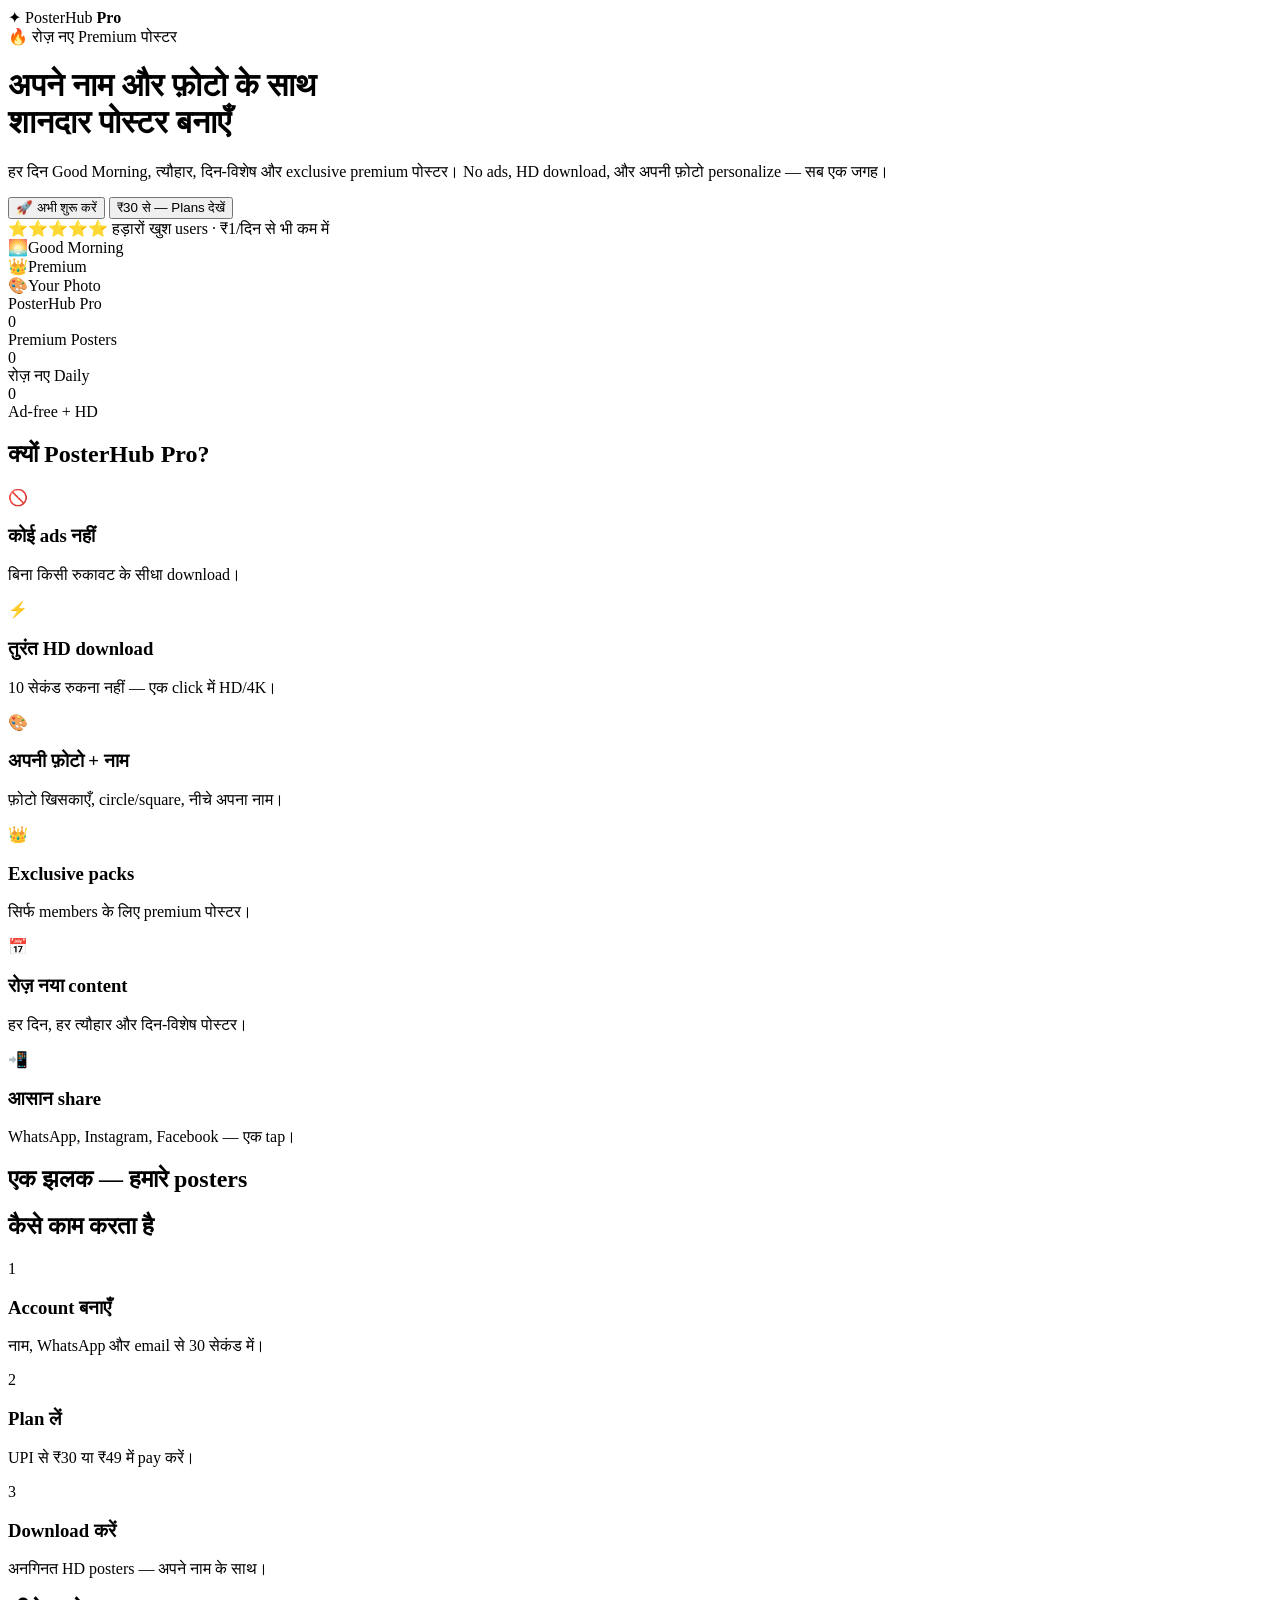
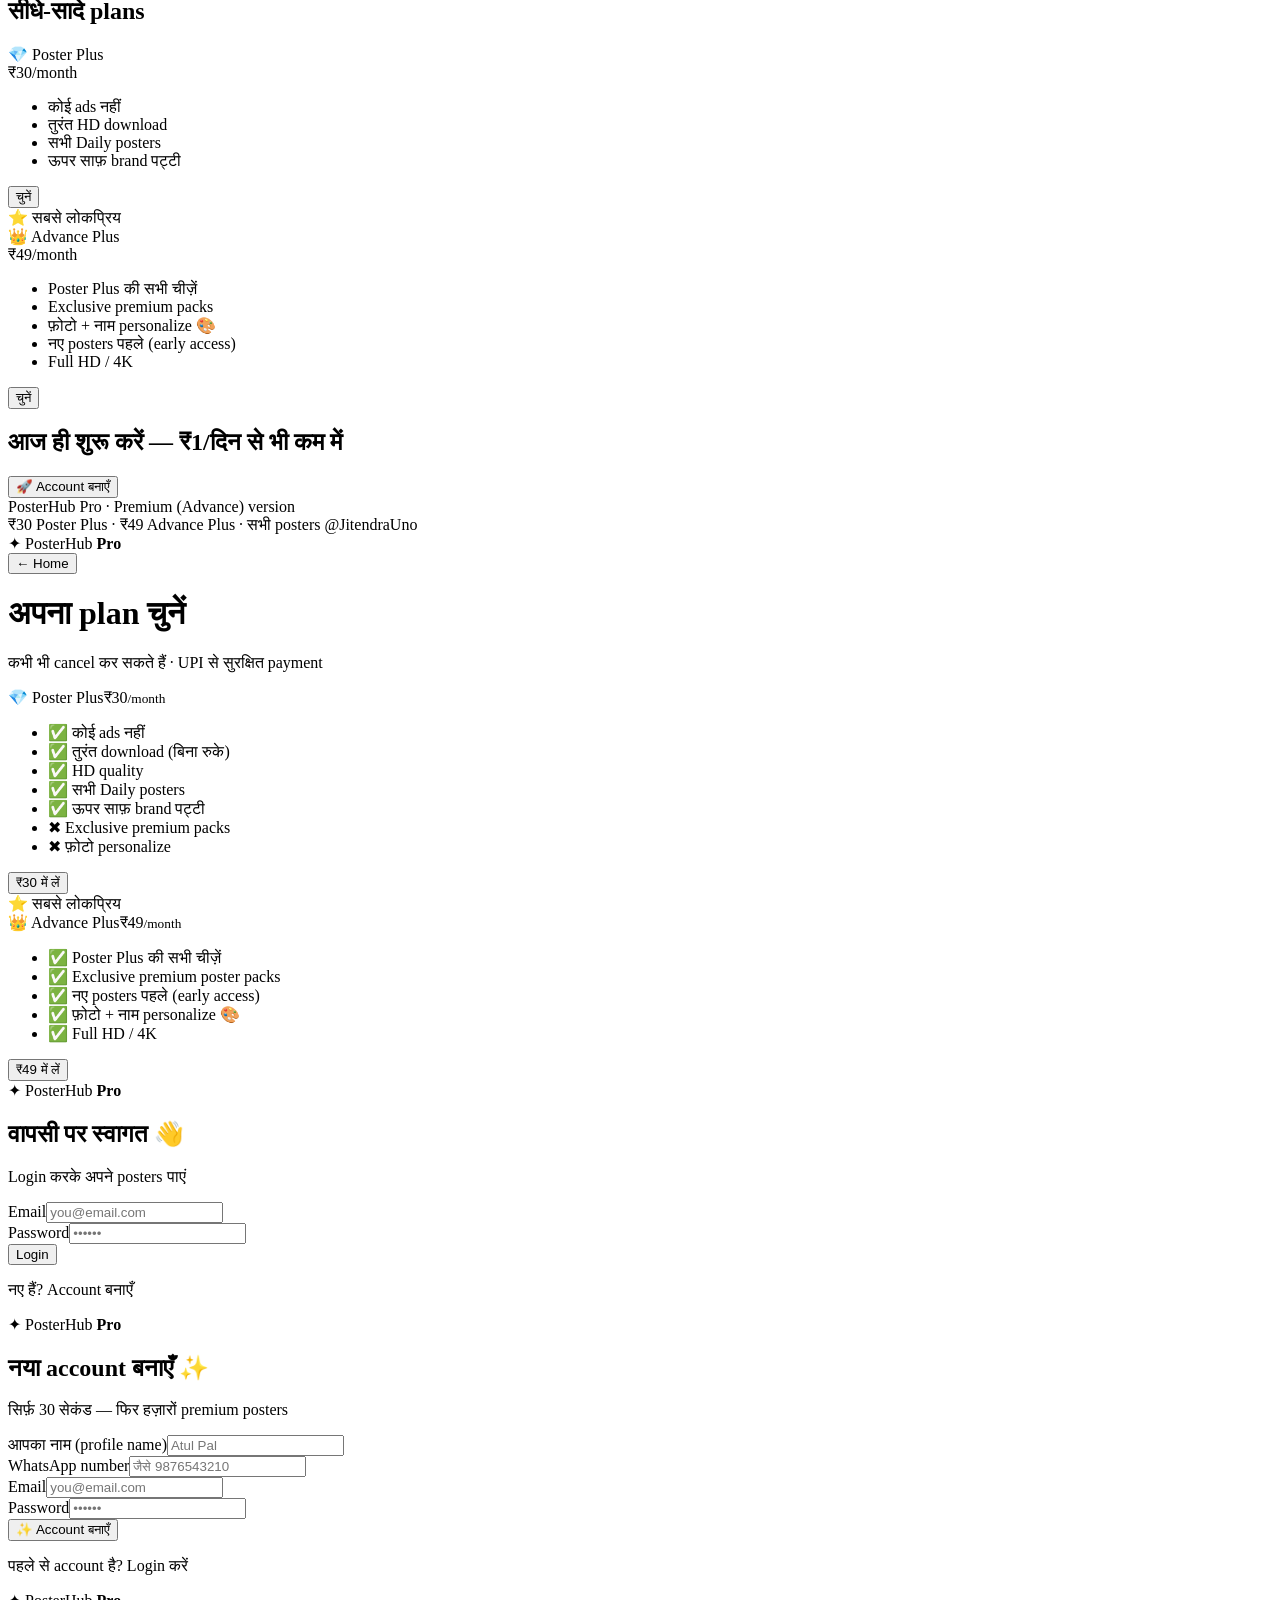
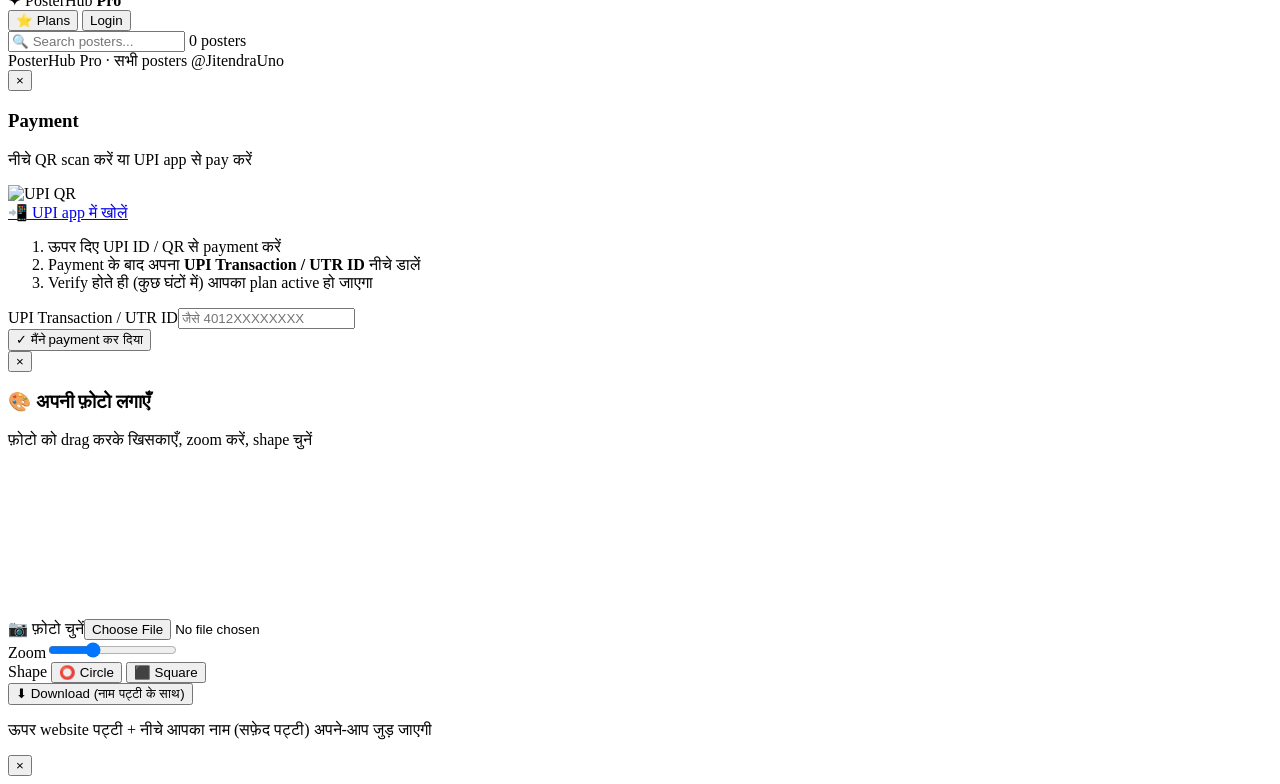
==== commit 6ed35340: "Add files via upload" ====
--- a/index.html
+++ b/index.html
@@ -2,702 +2,260 @@
 <html lang="hi">
 <head>
 <meta charset="UTF-8">
-<meta name="viewport" content="width=device-width, initial-scale=1.0">
-<title>PosterHub — Free Good Morning, Good Night, Devotional & Festival Posters | HD Download</title>
-<meta name="description" content="Download 1000+ free HD posters — Good Morning, Good Night, Devotional (Monday to Sunday) and all Festivals like Holi & Diwali. No signup, one-tap free download & share on WhatsApp, Facebook, Instagram & X.">
-<meta name="keywords" content="good morning images, good night images, suprabhat, shubh ratri, devotional posters, god images, somvar, festival posters, holi, diwali, hindi posters, free poster download, status images, whatsapp posters, good morning hd, good night hd">
-<meta name="author" content="PosterHub">
-<meta name="robots" content="index, follow, max-image-preview:large">
-<meta name="theme-color" content="#e8418c">
-<link rel="canonical" href="https://posterhub.example.com/">
-<link rel="icon" href="data:image/svg+xml,%3Csvg xmlns='http://www.w3.org/2000/svg' viewBox='0 0 32 32'%3E%3Crect width='32' height='32' rx='8' fill='%23e8418c'/%3E%3Ctext x='16' y='23' font-size='20' text-anchor='middle' fill='white'%3E%E2%9C%A6%3C/text%3E%3C/svg%3E">
-<link rel="manifest" href="site.webmanifest">
-<meta property="og:type" content="website">
-<meta property="og:site_name" content="PosterHub">
-<meta property="og:title" content="PosterHub — Free HD Good Morning, Good Night, Devotional & Festival Posters">
-<meta property="og:description" content="1000+ free HD posters to download & share — Good Morning, Good Night, Devotional (Mon–Sun) and all Festivals.">
-<meta property="og:url" content="https://posterhub.example.com/">
-<meta property="og:image" content="https://posterhub.example.com/assets/good-morning/gm1.jpg">
-<meta property="og:locale" content="hi_IN">
-<meta name="twitter:card" content="summary_large_image">
-<meta name="twitter:title" content="PosterHub — Free HD Posters">
-<meta name="twitter:description" content="Good Morning, Good Night, Devotional & Festival posters — free HD download & share.">
-<meta name="twitter:image" content="https://posterhub.example.com/assets/good-morning/gm1.jpg">
-<script type="application/ld+json">{"@context":"https://schema.org","@type":"WebSite","name":"PosterHub","alternateName":"PosterHub Free Posters","url":"https://posterhub.example.com/","description":"Free HD Good Morning, Good Night, Devotional and Festival posters to download and share.","inLanguage":"hi","potentialAction":{"@type":"SearchAction","target":{"@type":"EntryPoint","urlTemplate":"https://posterhub.example.com/?q=SEARCH_TERMS"},"query-input":"required name=search_term_string"}}</script>
-<script type="application/ld+json">{"@context":"https://schema.org","@type":"Organization","name":"PosterHub","url":"https://posterhub.example.com/","logo":"https://posterhub.example.com/assets/good-morning/gm1.jpg","sameAs":[]}</script>
-<script type="application/ld+json">{"@context":"https://schema.org","@type":"FAQPage","mainEntity":[{"@type":"Question","name":"क्या PosterHub के posters फ़्री हैं?","acceptedAnswer":{"@type":"Answer","text":"हाँ, सभी posters पूरी तरह फ़्री हैं। आप बिना किसी signup के HD posters download और share कर सकते हैं।"}},{"@type":"Question","name":"कौन-कौन सी categories उपलब्ध हैं?","acceptedAnswer":{"@type":"Answer","text":"Good Morning, Good Night, Devotional (सोमवार से रविवार) और Festival (होली, दिवाली सहित सभी त्योहार)।"}},{"@type":"Question","name":"पोस्टर कैसे share करें?","acceptedAnswer":{"@type":"Answer","text":"हर poster के नीचे WhatsApp, Facebook, Instagram और X के share buttons हैं — एक click में share करें।"}}]}</script>
-<style>
-  :root{
-    --bg:#f6f4f2; --surface:#ffffff; --text:#191919; --soft:#6b6b6b; --faint:#9a9a9a;
-    --border:rgba(0,0,0,.08); --border-soft:rgba(0,0,0,.05);
-    --brand1:#e8418c; --brand2:#f0913b; --radius:16px;
-    --shadow:0 1px 2px rgba(0,0,0,.04), 0 8px 22px rgba(0,0,0,.06);
-  }
-  @media (prefers-color-scheme: dark){
-    :root{ --bg:#0e0e0f; --surface:#1a1a1c; --text:#f2f2f2; --soft:#a8a8a8; --faint:#777;
-      --border:rgba(255,255,255,.12); --border-soft:rgba(255,255,255,.07);
-      --shadow:0 1px 2px rgba(0,0,0,.4), 0 8px 22px rgba(0,0,0,.5); }
-  }
-  *{ box-sizing:border-box; }
-  html{ scroll-behavior:smooth; }
-  body{ margin:0; background:var(--bg); color:var(--text);
-    font-family:ui-sans-serif,-apple-system,BlinkMacSystemFont,"Segoe UI",Roboto,"Noto Sans",Helvetica,Arial,"Apple Color Emoji","Segoe UI Emoji",sans-serif;
-    -webkit-font-smoothing:antialiased; }
-  a{ color:inherit; text-decoration:none; }
-  img{ max-width:100%; display:block; }
-
-  .hdr{ position:sticky; top:0; z-index:60; display:flex; align-items:center; justify-content:space-between;
-    gap:12px; padding:12px 18px; background:color-mix(in srgb, var(--surface) 80%, transparent);
-    backdrop-filter:saturate(160%) blur(14px); border-bottom:1px solid var(--border-soft); }
-  .brand{ display:flex; align-items:center; gap:10px; font-weight:800; font-size:20px; letter-spacing:-.02em; }
-  .brand .logo{ width:36px; height:36px; border-radius:11px; display:grid; place-items:center; color:#fff;
-    background:linear-gradient(135deg,var(--brand1),var(--brand2)); font-size:19px; box-shadow:0 4px 12px rgba(232,65,140,.4); }
-  .brand .accent{ background:linear-gradient(135deg,var(--brand1),var(--brand2)); -webkit-background-clip:text; background-clip:text; color:transparent; }
-  .pro-btn{ display:inline-flex; align-items:center; gap:6px; padding:9px 16px; border-radius:999px; font-weight:700; font-size:13px;
-    color:#fff; background:linear-gradient(135deg,#7b5cff,#b14df0); box-shadow:0 4px 12px rgba(123,92,255,.4); transition:.15s; }
-  .pro-btn:hover{ filter:brightness(1.08); transform:translateY(-1px); }
-
-  .hero{ position:relative; overflow:hidden; min-height:clamp(600px,94vh,940px); display:flex; align-items:center; justify-content:center; text-align:center; padding:80px 18px 64px; }
-  .hero-bg{ position:absolute; inset:-12% -6%; display:flex; gap:16px; justify-content:center; z-index:0; pointer-events:none; transform:rotate(-8deg) scale(1.25); }
-  .hero-col{ display:flex; flex-direction:column; gap:16px; animation:scrollUp 38s linear infinite; will-change:transform; }
-  .hero-col.alt{ animation-direction:reverse; animation-duration:48s; }
-  .hero-col img{ width:clamp(108px,13.5vw,178px); aspect-ratio:1/1.2; object-fit:cover; border-radius:16px; box-shadow:0 16px 34px rgba(0,0,0,.2); }
-  @keyframes scrollUp{ from{ transform:translateY(0); } to{ transform:translateY(-50%); } }
-  .hero-overlay{ position:absolute; inset:0; z-index:1; background:
-    radial-gradient(circle at 50% 38%, color-mix(in srgb,var(--bg) 45%, transparent), var(--bg) 74%),
-    linear-gradient(to bottom, color-mix(in srgb,var(--bg) 60%, transparent) 0%, var(--bg) 100%); }
-  .hero-content{ position:relative; z-index:2; max-width:780px; animation:fadeUp .6s ease both; }
-  .pill{ display:inline-flex; align-items:center; gap:7px; padding:7px 16px; border-radius:999px; font-size:12.5px; font-weight:700; letter-spacing:.02em;
-    color:var(--brand1); background:color-mix(in srgb,var(--brand1) 12%, var(--surface)); border:1px solid color-mix(in srgb,var(--brand1) 28%, transparent); margin-bottom:20px; box-shadow:var(--shadow); }
-  .pill .dot{ width:7px; height:7px; border-radius:50%; background:var(--brand1); box-shadow:0 0 0 0 rgba(232,65,140,.5); animation:pulse 2s infinite; }
-  @keyframes pulse{ 0%{ box-shadow:0 0 0 0 rgba(232,65,140,.5);} 70%{ box-shadow:0 0 0 8px rgba(232,65,140,0);} 100%{ box-shadow:0 0 0 0 rgba(232,65,140,0);} }
-  .hero h1{ margin:0 0 16px; font-size:clamp(34px,8vw,68px); line-height:1.03; letter-spacing:-.045em; font-weight:800; }
-  .hero h1 .accent{ position:relative; background:linear-gradient(135deg,var(--brand1),var(--brand2)); -webkit-background-clip:text; background-clip:text; color:transparent; }
-  .hero .sub{ margin:0 auto; max-width:600px; color:var(--soft); font-size:clamp(15px,2.6vw,19px); line-height:1.5; }
-  .hero-search{ display:flex; align-items:center; gap:8px; max-width:540px; margin:30px auto 0; background:var(--surface);
-    border:1px solid var(--border); border-radius:999px; padding:7px 7px 7px 18px; box-shadow:0 16px 38px rgba(0,0,0,.14); }
-  .hero-search .si{ opacity:.5; font-size:16px; }
-  .hero-search input{ flex:1; border:none; background:transparent; color:var(--text); font-size:15px; outline:none; min-width:0; }
-  .hero-search button{ border:none; border-radius:999px; padding:12px 24px; font-weight:700; font-size:14px; color:#fff;
-    background:linear-gradient(135deg,var(--brand1),var(--brand2)); cursor:pointer; transition:.15s; white-space:nowrap; }
-  .hero-search button:hover{ filter:brightness(1.07); }
-  .quick{ display:flex; gap:8px; justify-content:center; flex-wrap:wrap; margin-top:18px; }
-  .quick button{ padding:9px 16px; border-radius:999px; border:1px solid var(--border); background:color-mix(in srgb,var(--surface) 65%, transparent);
-    backdrop-filter:blur(8px); font-weight:600; font-size:13px; cursor:pointer; transition:.15s; color:var(--text); }
-  .quick button:hover{ border-color:var(--brand1); color:var(--brand1); transform:translateY(-2px); }
-  .hero-cta{ display:flex; gap:12px; justify-content:center; flex-wrap:wrap; margin-top:26px; }
-  .btn-primary{ padding:15px 30px; border-radius:999px; font-weight:800; font-size:15px; color:#fff;
-    background:linear-gradient(135deg,var(--brand1),var(--brand2)); box-shadow:0 14px 30px rgba(232,65,140,.45); cursor:pointer; border:none; transition:.16s; }
-  .btn-primary:hover{ transform:translateY(-2px); filter:brightness(1.06); }
-  .btn-ghost{ padding:15px 26px; border-radius:999px; font-weight:700; font-size:15px; color:var(--text);
-    background:var(--surface); border:1px solid var(--border); cursor:pointer; transition:.16s; }
-  .btn-ghost:hover{ transform:translateY(-2px); border-color:var(--brand1); color:var(--brand1); }
-  .trust{ display:flex; gap:24px; justify-content:center; flex-wrap:wrap; margin-top:30px; color:var(--soft); font-size:13px; }
-  .trust div{ display:flex; align-items:center; gap:6px; }
-  .trust b{ color:var(--text); font-size:15px; }
-  .scroll-hint{ position:absolute; bottom:18px; left:50%; transform:translateX(-50%); z-index:2; color:var(--faint); font-size:22px; animation:bob 2s infinite; }
-  @keyframes bob{ 0%,100%{ transform:translate(-50%,0);} 50%{ transform:translate(-50%,8px);} }
-
-  /* Daily stories */
-  .daily{ max-width:1100px; margin:30px auto 0; padding:0 18px; }
-  .daily-head{ display:flex; align-items:baseline; gap:10px; margin-bottom:4px; flex-wrap:wrap; }
-  .daily-head h2{ margin:0; font-size:20px; letter-spacing:-.02em; }
-  .daily-head span{ font-size:12.5px; color:var(--soft); font-weight:600; }
-  .stories{ display:flex; gap:14px; overflow-x:auto; padding:12px 2px; scrollbar-width:none; }
-  .stories::-webkit-scrollbar{ display:none; }
-  .story{ flex:0 0 auto; display:flex; flex-direction:column; align-items:center; gap:7px; width:80px; cursor:pointer; }
-  .story .ring{ width:72px; height:72px; border-radius:50%; padding:3px; background:linear-gradient(135deg,var(--brand1),var(--brand2)); transition:transform .15s; }
-  .story:hover .ring{ transform:scale(1.06); }
-  .story.today .ring{ background:linear-gradient(135deg,#7b5cff,#b14df0); }
-  .story .ring img{ width:100%; height:100%; border-radius:50%; object-fit:cover; border:2.5px solid var(--bg); background:var(--surface); }
-  .story .ring .ph{ width:100%; height:100%; border-radius:50%; display:grid; place-items:center; font-size:22px; background:var(--surface); border:2.5px solid var(--bg); color:var(--faint); }
-  .story.empty{ cursor:default; }
-  .story.empty .ring{ background:var(--border); }
-  .story .d{ font-size:12.5px; font-weight:800; }
-  .story .dd{ font-size:10.5px; color:var(--soft); font-weight:600; }
-  .story.today .d{ color:#8b5cf6; }
-
-  .cats{ display:grid; grid-template-columns:repeat(5,1fr); gap:10px; max-width:880px; margin:30px auto 0; padding:0 18px; scroll-margin-top:70px; }
-  .cat{ position:relative; display:flex; flex-direction:column; align-items:center; gap:8px; padding:16px 6px; border-radius:var(--radius);
-    background:var(--surface); border:1.5px solid var(--border-soft); box-shadow:var(--shadow); cursor:pointer;
-    transition:transform .16s, box-shadow .16s; font-weight:700; font-size:12.5px; text-align:center; overflow:hidden; }
-  .cat:hover{ transform:translateY(-3px); box-shadow:0 14px 30px rgba(0,0,0,.12); }
-  .cat .emoji{ font-size:26px; line-height:1; transition:transform .2s; }
-  .cat:hover .emoji{ transform:scale(1.15); }
-  .cat.active{ border-color:transparent; color:#fff; background:linear-gradient(135deg,var(--brand1),var(--brand2)); box-shadow:0 10px 26px rgba(232,65,140,.4); }
-  @media(max-width:560px){ .cats{ grid-template-columns:repeat(3,1fr); } .cat{ padding:13px 5px; font-size:11.5px; } .cat .emoji{ font-size:22px; } }
-
-  .subbar-wrap{ max-width:1100px; margin:18px auto 0; padding:0 18px; }
-  .subbar{ display:flex; gap:8px; overflow-x:auto; padding:6px 2px; scrollbar-width:none; }
-  .subbar::-webkit-scrollbar{ display:none; }
-  .chip{ flex:0 0 auto; padding:9px 17px; border-radius:999px; border:1px solid var(--border);
-    background:var(--surface); color:var(--soft); font-weight:600; font-size:13px; cursor:pointer; white-space:nowrap; transition:.15s; }
-  .chip:hover{ color:var(--text); transform:translateY(-1px); }
-  .chip.active{ background:var(--text); color:var(--bg); border-color:transparent; }
-
-  .toolbar{ max-width:1100px; margin:16px auto 0; padding:0 18px; display:flex; gap:12px; align-items:center; justify-content:space-between; flex-wrap:wrap; scroll-margin-top:70px; }
-  .search{ flex:1; min-width:200px; max-width:420px; position:relative; }
-  .search input{ width:100%; padding:12px 16px 12px 42px; border-radius:999px; border:1px solid var(--border);
-    background:var(--surface); color:var(--text); font-size:14px; transition:.15s; }
-  .search input:focus{ outline:none; border-color:var(--brand1); box-shadow:0 0 0 3px color-mix(in srgb,var(--brand1) 18%, transparent); }
-  .search .ico{ position:absolute; left:15px; top:50%; transform:translateY(-50%); opacity:.5; }
-  .count{ color:var(--soft); font-size:13px; font-weight:600; }
-
-  .ad{ max-width:970px; margin:22px auto; padding:14px; min-height:90px; display:flex; align-items:center; justify-content:center;
-    border:1px dashed var(--border); border-radius:14px; color:var(--faint); font-size:12px; font-weight:700; letter-spacing:.08em; text-transform:uppercase;
-    background:repeating-linear-gradient(45deg, rgba(0,0,0,.02), rgba(0,0,0,.02) 12px, transparent 12px, transparent 24px); }
-
-  .sec{ max-width:1100px; margin:34px auto 2px; padding:0 18px; display:flex; align-items:center; gap:10px; }
-  .sec h2{ margin:0; font-size:21px; letter-spacing:-.02em; display:flex; align-items:center; gap:9px; }
-  .sec .c{ font-size:12px; color:var(--soft); background:var(--surface); border:1px solid var(--border-soft); padding:3px 11px; border-radius:999px; font-weight:600; }
-  .sec .line{ flex:1; height:1px; background:var(--border-soft); }
-
-  #content{ display:block; }
-  .gallery{ max-width:1100px; margin:14px auto 0; padding:0 18px 6px;
-    display:grid; grid-template-columns:repeat(auto-fill,minmax(150px,1fr)); gap:14px; }
-  @media(min-width:700px){ .gallery{ grid-template-columns:repeat(auto-fill,minmax(220px,1fr)); gap:20px; } }
-  .card{ background:var(--surface); border:1px solid var(--border-soft); border-radius:var(--radius); overflow:hidden;
-    box-shadow:var(--shadow); transition:transform .18s, box-shadow .18s; animation:fadeUp .4s ease both; }
-  .card:hover{ transform:translateY(-4px); box-shadow:0 16px 34px rgba(0,0,0,.16); }
-  @keyframes fadeUp{ from{ opacity:0; transform:translateY(14px); } to{ opacity:1; transform:translateY(0); } }
-  .imgwrap{ position:relative; aspect-ratio:1/1.18; overflow:hidden; background:var(--border-soft); cursor:pointer; container-type:inline-size; }
-  .imgwrap img{ width:100%; height:100%; object-fit:cover; transition:transform .35s ease; }
-  .card:hover .imgwrap img{ transform:scale(1.06); }
-  .wm{ position:absolute; bottom:5%; left:0; right:0; text-align:center; pointer-events:none; z-index:3;
-    font-weight:700; letter-spacing:.06em; color:#fff; opacity:.5; font-size:clamp(8px, 5cqw, 24px);
-    text-shadow:0 1px 4px rgba(0,0,0,.55); }
-  .tag{ position:absolute; top:10px; left:10px; padding:4px 10px; border-radius:999px; font-size:10.5px; font-weight:700;
-    color:#fff; background:rgba(0,0,0,.5); backdrop-filter:blur(4px); z-index:4; }
-  .zoom{ position:absolute; right:10px; top:10px; width:30px; height:30px; border-radius:50%; display:grid; place-items:center;
-    background:rgba(0,0,0,.5); color:#fff; font-size:14px; opacity:0; transition:.2s; z-index:4; }
-  .card:hover .zoom{ opacity:1; }
-  .meta{ padding:12px 13px 14px; }
-  .meta h3{ margin:0 0 10px; font-size:14px; }
-  .dl{ width:100%; display:flex; align-items:center; justify-content:center; gap:6px; padding:10px; border-radius:11px; font-weight:700; font-size:13px;
-    color:#fff; background:linear-gradient(135deg,var(--brand1),var(--brand2)); cursor:pointer; transition:.15s; border:none; }
-  .dl:hover{ filter:brightness(1.06); }
-  .share{ display:flex; gap:7px; margin-top:9px; justify-content:center; }
-  .sh{ width:34px; height:34px; border-radius:50%; border:none; display:grid; place-items:center; cursor:pointer; color:#fff; padding:0; transition:.15s; }
-  .sh svg{ width:16px; height:16px; fill:currentColor; }
-  .sh:hover{ transform:translateY(-2px); filter:brightness(1.08); }
-  .sh.wa{ background:#25D366; }
-  .sh.fb{ background:#1877F2; }
-  .sh.x{ background:#000; }
-  .sh.ig{ background:radial-gradient(circle at 30% 110%, #fdf497, #fd5949 45%, #d6249f 60%, #285AEB 90%); }
-  .empty{ text-align:center; padding:54px 20px; color:var(--soft); }
-  .empty .big{ font-size:36px; margin-bottom:10px; }
-
-  .pager{ display:flex; gap:7px; justify-content:center; align-items:center; flex-wrap:wrap; margin:26px auto 6px; padding:0 18px; }
-  .pager button{ min-width:40px; height:40px; padding:0 12px; border-radius:11px; border:1px solid var(--border);
-    background:var(--surface); color:var(--text); font-weight:700; font-size:14px; cursor:pointer; transition:.15s; }
-  .pager button:hover:not(:disabled){ border-color:var(--brand1); color:var(--brand1); }
-  .pager button.active{ background:linear-gradient(135deg,var(--brand1),var(--brand2)); color:#fff; border-color:transparent; }
-  .pager button:disabled{ opacity:.4; cursor:not-allowed; }
-  .pager .dots{ color:var(--faint); padding:0 4px; }
-
-  .seo{ max-width:900px; margin:46px auto 0; padding:0 18px; }
-  .seo h2{ font-size:24px; letter-spacing:-.02em; margin:0 0 12px; }
-  .seo p{ color:var(--soft); line-height:1.7; font-size:15px; }
-  .faq{ margin-top:22px; display:flex; flex-direction:column; gap:10px; }
-  .faq details{ background:var(--surface); border:1px solid var(--border-soft); border-radius:14px; padding:4px 16px; box-shadow:var(--shadow); }
-  .faq summary{ cursor:pointer; font-weight:700; padding:13px 0; list-style:none; display:flex; justify-content:space-between; align-items:center; }
-  .faq summary::-webkit-details-marker{ display:none; }
-  .faq summary::after{ content:"+"; color:var(--brand1); font-size:22px; font-weight:700; }
-  .faq details[open] summary::after{ content:"−"; }
-  .faq p{ margin:0 0 14px; }
-
-  .lb{ position:fixed; inset:0; z-index:100; display:none; align-items:center; justify-content:center; padding:20px;
-    background:rgba(0,0,0,.85); backdrop-filter:blur(5px); }
-  .lb.open{ display:flex; animation:fadeUp .25s ease; }
-  .lb-inner{ max-width:440px; width:100%; text-align:center; }
-  .lb-imgwrap{ position:relative; container-type:inline-size; border-radius:16px; overflow:hidden; box-shadow:0 24px 70px rgba(0,0,0,.6); }
-  .lb-imgwrap img{ width:100%; }
-  .lb-actions{ display:flex; gap:10px; justify-content:center; margin-top:18px; flex-wrap:wrap; }
-  .lb-actions a, .lb-actions button{ padding:12px 22px; border-radius:999px; font-weight:700; font-size:14px; border:none; cursor:pointer; }
-  .lb-dl{ color:#fff; background:linear-gradient(135deg,var(--brand1),var(--brand2)); }
-  .lb-close{ color:#fff; background:rgba(255,255,255,.18); }
-  .lb-share{ display:flex; gap:9px; justify-content:center; margin-top:14px; }
-
-  /* Download modal (ad + countdown) */
-  .dlm{ position:fixed; inset:0; z-index:120; display:none; align-items:center; justify-content:center; padding:18px; background:rgba(0,0,0,.78); backdrop-filter:blur(5px); }
-  .dlm.open{ display:flex; animation:fadeUp .25s ease; }
-  .dlm-box{ background:var(--surface); border-radius:18px; max-width:380px; width:100%; padding:18px; text-align:center; box-shadow:0 30px 80px rgba(0,0,0,.5); position:relative; }
-  .dlm-ad{ min-height:200px; display:flex; align-items:center; justify-content:center; border:1px dashed var(--border); border-radius:12px; color:var(--faint); font-size:12px; font-weight:700; letter-spacing:.08em; text-transform:uppercase; margin-bottom:16px; background:repeating-linear-gradient(45deg, rgba(0,0,0,.02), rgba(0,0,0,.02) 12px, transparent 12px, transparent 24px); }
-  .dlm-status{ font-size:14px; color:var(--soft); margin-bottom:10px; }
-  .dlm-status b{ color:var(--brand1); font-size:18px; }
-  .dlm-bar{ height:7px; border-radius:999px; background:var(--border-soft); overflow:hidden; margin-bottom:14px; }
-  .dlm-bar i{ display:block; height:100%; width:0; border-radius:999px; background:linear-gradient(135deg,var(--brand1),var(--brand2)); transition:width 1s linear; }
-  .dlm-btn{ width:100%; padding:13px; border-radius:12px; border:none; font-weight:800; font-size:15px; color:#fff; background:linear-gradient(135deg,var(--brand1),var(--brand2)); cursor:pointer; transition:.15s; }
-  .dlm-btn:disabled{ opacity:.55; cursor:not-allowed; filter:grayscale(.3); }
-  .dlm-x{ position:absolute; top:9px; right:12px; background:none; border:none; font-size:18px; color:var(--faint); cursor:pointer; }
-
-  .ftr{ margin-top:40px; background:#141414; color:#fff; padding:40px 18px 26px; }
-  @media (prefers-color-scheme: dark){ .ftr{ background:#070708; } }
-  .ftr .in{ max-width:1100px; margin:0 auto; display:flex; flex-wrap:wrap; gap:28px; justify-content:space-between; }
-  .ftr h4{ margin:0 0 10px; font-size:15px; }
-  .ftr a, .ftr p{ color:rgba(255,255,255,.7); font-size:13px; margin:0 0 7px; }
-  .ftr a:hover{ color:#fff; }
-  .ftr .copy{ max-width:1100px; margin:22px auto 0; padding-top:16px; border-top:1px solid rgba(255,255,255,.14);
-    text-align:center; color:rgba(255,255,255,.55); font-size:12px; }
-  .loading{ text-align:center; padding:54px; color:var(--soft); }
-</style>
+<meta name="viewport" content="width=device-width, initial-scale=1">
+<meta name="robots" content="noindex,nofollow">
+<title>PosterHub Pro — Premium पोस्टर, आपके नाम के साथ</title>
+<link rel="stylesheet" href="styles.css">
 </head>
 <body>
 
+<!-- ===================== LANDING ===================== -->
+<div id="view-landing" class="view show">
+  <nav class="lnav">
+    <div class="brand"><span class="logo">✦</span> PosterHub <b>Pro</b></div>
+    <div class="nav-right" id="navAuth"></div>
+  </nav>
+
+  <header class="hero">
+    <div class="hero-bg"></div>
+    <div class="blob b1"></div><div class="blob b2"></div><div class="blob b3"></div>
+    <div class="hero-in">
+      <div class="hero-text">
+        <span class="pill">🔥 रोज़ नए Premium पोस्टर</span>
+        <h1>अपने <span class="grad">नाम और फ़ोटो</span> के साथ<br>शानदार पोस्टर बनाएँ</h1>
+        <p>हर दिन Good Morning, त्यौहार, दिन-विशेष और exclusive premium पोस्टर। No ads, HD download, और अपनी फ़ोटो personalize — सब एक जगह।</p>
+        <div class="hero-cta">
+          <button class="btn-xl" onclick="navTo('#/signup')">🚀 अभी शुरू करें</button>
+          <button class="btn-xl ghost" onclick="navTo('#/pricing')">₹30 से — Plans देखें</button>
+        </div>
+        <div class="hero-trust">⭐⭐⭐⭐⭐ हड़ारों खुश users · ₹1/दिन से भी कम में</div>
+      </div>
+      <div class="hero-art">
+        <div class="float-card fc1">🌅<span>Good Morning</span></div>
+        <div class="float-card fc2">👑<span>Premium</span></div>
+        <div class="float-card fc3">🎨<span>Your Photo</span></div>
+        <div class="phone">
+          <div class="phone-top">PosterHub Pro</div>
+          <div class="phone-grid"><i></i><i></i><i></i><i></i><i></i><i></i></div>
+        </div>
+      </div>
+    </div>
+    <div class="wave"></div>
+  </header>
+
+  <section class="stats reveal">
+    <div class="stat"><div class="statnum" data-to="500" data-suf="+">0</div><span>Premium Posters</span></div>
+    <div class="stat"><div class="statnum" data-to="50" data-suf="+">0</div><span>रोज़ नए Daily</span></div>
+    <div class="stat"><div class="statnum" data-to="100" data-suf="%">0</div><span>Ad-free + HD</span></div>
+  </section>
+
+  <section class="feat">
+    <h2 class="reveal">क्यों PosterHub <span class="grad">Pro?</span></h2>
+    <div class="feat-grid">
+      <div class="fcard reveal"><div class="fi">🚫</div><h3>कोई ads नहीं</h3><p>बिना किसी रुकावट के सीधा download।</p></div>
+      <div class="fcard reveal"><div class="fi">⚡</div><h3>तुरंत HD download</h3><p>10 सेकंड रुकना नहीं — एक click में HD/4K।</p></div>
+      <div class="fcard reveal"><div class="fi">🎨</div><h3>अपनी फ़ोटो + नाम</h3><p>फ़ोटो खिसकाएँ, circle/square, नीचे अपना नाम।</p></div>
+      <div class="fcard reveal"><div class="fi">👑</div><h3>Exclusive packs</h3><p>सिर्फ members के लिए premium पोस्टर।</p></div>
+      <div class="fcard reveal"><div class="fi">📅</div><h3>रोज़ नया content</h3><p>हर दिन, हर त्यौहार और दिन-विशेष पोस्टर।</p></div>
+      <div class="fcard reveal"><div class="fi">📲</div><h3>आसान share</h3><p>WhatsApp, Instagram, Facebook — एक tap।</p></div>
+    </div>
+  </section>
+
+  <section class="showcase-wrap reveal">
+    <h2>एक झलक — हमारे <span class="grad">posters</span></h2>
+    <div class="showcase" id="showcase"></div>
+  </section>
+
+  <section class="how reveal">
+    <h2>कैसे काम करता है</h2>
+    <div class="steps3">
+      <div class="step"><span>1</span><h3>Account बनाएँ</h3><p>नाम, WhatsApp और email से 30 सेकंड में।</p></div>
+      <div class="step"><span>2</span><h3>Plan लें</h3><p>UPI से ₹30 या ₹49 में pay करें।</p></div>
+      <div class="step"><span>3</span><h3>Download करें</h3><p>अनगिनत HD posters — अपने नाम के साथ।</p></div>
+    </div>
+  </section>
+
+  <section class="price-prev reveal">
+    <h2>सीधे-सादे <span class="grad">plans</span></h2>
+    <div class="pp-cards">
+      <div class="pp">
+        <div class="pp-name">💎 Poster Plus</div>
+        <div class="pp-price">₹30<span>/month</span></div>
+        <ul><li>कोई ads नहीं</li><li>तुरंत HD download</li><li>सभी Daily posters</li><li>ऊपर साफ़ brand पट्टी</li></ul>
+        <button class="btn-main" onclick="navTo('#/signup')">चुनें</button>
+      </div>
+      <div class="pp best">
+        <div class="pp-tag">⭐ सबसे लोकप्रिय</div>
+        <div class="pp-name">👑 Advance Plus</div>
+        <div class="pp-price">₹49<span>/month</span></div>
+        <ul><li>Poster Plus की सभी चीज़ें</li><li>Exclusive premium packs</li><li>फ़ोटो + नाम personalize 🎨</li><li>नए posters पहले (early access)</li><li>Full HD / 4K</li></ul>
+        <button class="btn-main" onclick="navTo('#/signup')">चुनें</button>
+      </div>
+    </div>
+  </section>
+
+  <section class="cta-banner reveal">
+    <h2>आज ही शुरू करें — ₹1/दिन से भी कम में</h2>
+    <button class="btn-xl" onclick="navTo('#/signup')">🚀 Account बनाएँ</button>
+  </section>
+
+  <footer class="lfoot">
+    PosterHub Pro · Premium (Advance) version<br>
+    ₹30 Poster Plus · ₹49 Advance Plus · सभी posters @JitendraUno
+  </footer>
+</div>
+
+<!-- ===================== PRICING ===================== -->
+<div id="view-pricing" class="view">
+  <nav class="lnav">
+    <div class="brand" onclick="navTo('#/home')" style="cursor:pointer"><span class="logo">✦</span> PosterHub <b>Pro</b></div>
+    <div class="nav-right"><button class="nav-link" onclick="navTo('#/home')">← Home</button></div>
+  </nav>
+  <div class="page-pad">
+    <h1 class="ph1">अपना <span class="grad">plan</span> चुनें</h1>
+    <p class="psub" id="curPlanNote"></p>
+    <p class="psub">कभी भी cancel कर सकते हैं · UPI से सुरक्षित payment</p>
+    <div class="plan-cards">
+      <div class="plan-card">
+        <div class="pc-head"><span class="pc-name">💎 Poster Plus</span><span class="pc-price">₹30<small>/month</small></span></div>
+        <ul class="pc-feat">
+          <li>✅ कोई ads नहीं</li>
+          <li>✅ तुरंत download (बिना रुके)</li>
+          <li>✅ HD quality</li>
+          <li>✅ सभी Daily posters</li>
+          <li>✅ ऊपर साफ़ brand पट्टी</li>
+          <li class="no">✖ Exclusive premium packs</li>
+          <li class="no">✖ फ़ोटो personalize</li>
+        </ul>
+        <button class="btn-main" onclick="choosePlan('plus')">₹30 में लें</button>
+      </div>
+      <div class="plan-card best">
+        <div class="pc-tag">⭐ सबसे लोकप्रिय</div>
+        <div class="pc-head"><span class="pc-name">👑 Advance Plus</span><span class="pc-price">₹49<small>/month</small></span></div>
+        <ul class="pc-feat">
+          <li>✅ Poster Plus की सभी चीज़ें</li>
+          <li>✅ Exclusive premium poster packs</li>
+          <li>✅ नए posters पहले (early access)</li>
+          <li>✅ फ़ोटो + नाम personalize 🎨</li>
+          <li>✅ Full HD / 4K</li>
+        </ul>
+        <button class="btn-main" onclick="choosePlan('advance')">₹49 में लें</button>
+      </div>
+    </div>
+  </div>
+</div>
+
+<!-- ===================== LOGIN ===================== -->
+<div id="view-login" class="view">
+  <div class="auth-wrap">
+    <div class="auth-bg"></div>
+    <div class="auth-card">
+      <div class="brand center" onclick="navTo('#/home')" style="cursor:pointer"><span class="logo">✦</span> PosterHub <b>Pro</b></div>
+      <h2>वापसी पर स्वागत 👋</h2>
+      <p class="sub-t">Login करके अपने posters पाएं</p>
+      <div class="field"><label>Email</label><input id="liEmail" type="email" placeholder="you@email.com"></div>
+      <div class="field"><label>Password</label><input id="liPw" type="password" placeholder="••••••"></div>
+      <button id="liBtn" class="btn-main" onclick="doLogin()">Login</button>
+      <p class="auth-alt">नए हैं? <a onclick="navTo('#/signup')">Account बनाएँ</a></p>
+    </div>
+  </div>
+</div>
+
+<!-- ===================== SIGNUP ===================== -->
+<div id="view-signup" class="view">
+  <div class="auth-wrap">
+    <div class="auth-bg"></div>
+    <div class="auth-card">
+      <div class="brand center" onclick="navTo('#/home')" style="cursor:pointer"><span class="logo">✦</span> PosterHub <b>Pro</b></div>
+      <h2>नया account बनाएँ ✨</h2>
+      <p class="sub-t">सिर्फ़ 30 सेकंड — फिर हज़ारों premium posters</p>
+      <div class="field"><label>आपका नाम (profile name)</label><input id="suName" type="text" placeholder="Atul Pal"></div>
+      <div class="field"><label>WhatsApp number</label><input id="suWa" type="tel" inputmode="numeric" placeholder="जैसे 9876543210"></div>
+      <div class="field"><label>Email</label><input id="suEmail" type="email" placeholder="you@email.com"></div>
+      <div class="field"><label>Password</label><input id="suPw" type="password" placeholder="••••••"></div>
+      <button id="suBtn" class="btn-main" onclick="doSignup()">✨ Account बनाएँ</button>
+      <p class="auth-alt">पहले से account है? <a onclick="navTo('#/login')">Login करें</a></p>
+    </div>
+  </div>
+</div>
+
+<!-- ===================== APP / GALLERY ===================== -->
+<div id="view-app" class="view">
   <header class="hdr">
-    <a class="brand" href="#"><span class="logo">✦</span><span>Poster<span class="accent">Hub</span></span></a>
-    <a class="pro-btn" href="pro.html">⭐ Go Pro</a>
+    <div class="brand" onclick="navTo('#/home')" style="cursor:pointer"><span class="logo">✦</span> PosterHub <b>Pro</b></div>
+    <div class="hdr-right">
+      <span id="helloUser" class="hello"></span>
+      <span id="planBadge" class="badge hidden"></span>
+      <button class="btn-ghost" onclick="navTo('#/pricing')">⭐ Plans</button>
+      <button id="authBtn" class="btn-ghost" onclick="navTo('#/login')">Login</button>
+    </div>
   </header>
 
-  <section class="hero">
-    <div class="hero-bg" id="heroBg" aria-hidden="true"></div>
-    <div class="hero-overlay"></div>
-    <div class="hero-content">
-      <span class="pill"><span class="dot"></span> 1000+ Free HD Posters · रोज़ नए</span>
-      <h1>हज़ारों <span class="accent">सुंदर Posters</span><br>फ़्री Download करें</h1>
-      <p class="sub" id="tagline">Good Morning, Good Night, Devotional और Festival — हर मौके के लिए HD posters, एक click में download और share।</p>
-      <form class="hero-search" onsubmit="heroSearch(event)">
-        <span class="si">🔍</span>
-        <input id="heroInput" type="text" placeholder="Search… जैसे Good Morning, सोमवार, होली" aria-label="Search posters">
-        <button type="submit">Search</button>
-      </form>
-      <div class="quick" id="quick"></div>
-      <div class="hero-cta">
-        <button class="btn-primary" onclick="document.getElementById('cats').scrollIntoView({behavior:'smooth'})">🎨 Browse All Posters</button>
-        <a class="btn-ghost" href="pro.html">⭐ Go Pro</a>
-      </div>
-      <div class="trust">
-        <div>⭐ <b>4.9</b>/5</div>
-        <div>📁 <b id="statCount">—</b> Posters</div>
-        <div>🆓 100% Free</div>
-        <div>⚡ HD Quality</div>
-      </div>
-    </div>
-    <div class="scroll-hint">↓</div>
-  </section>
-
-  <section class="daily">
-    <div class="daily-head"><h2>📅 Daily Posters</h2><span>आने वाले 7 दिन · रोज़ अपडेट</span></div>
-    <div class="stories" id="stories"></div>
-  </section>
-
-  <nav class="cats" id="cats" aria-label="Poster categories"></nav>
-
-  <div class="subbar-wrap"><div class="subbar" id="subbar" style="display:none;"></div></div>
-
-  <div class="ad">Advertisement — 970 × 90</div>
-
-  <div class="toolbar">
-    <div class="search"><span class="ico">🔍</span><input id="search" type="text" placeholder="Search posters..." oninput="onSearch()" aria-label="Filter posters"></div>
-    <div class="count" id="count"></div>
-  </div>
-
-  <main id="content">
-    <div class="loading">लोड हो रहा है…</div>
-  </main>
-
+  <div class="searchbar">
+    <input id="search" type="text" placeholder="🔍 Search posters..." oninput="onSearch()">
+    <span class="count" id="count">0 posters</span>
+  </div>
+
+  <div class="daily" id="daily"></div>
+  <div class="catbar" id="cats"></div>
+  <div class="subbar" id="subbar" style="display:none"></div>
+
+  <main id="content"></main>
   <div class="pager" id="pager"></div>
 
-  <div class="ad">Advertisement — 728 × 90</div>
-
-  <section class="seo">
-    <h2>PosterHub — फ़्री HD Posters का घर</h2>
-    <p>PosterHub पर आपको हज़ारों <strong>Good Morning</strong> (सुप्रभात), <strong>Good Night</strong> (शुभ रात्रि), <strong>Devotional</strong> (सोमवार से रविवार तक भगवान के posters) और हर तरह के <strong>Festival</strong> posters (होली, दिवाली सहित) फ़्री में मिलते हैं। सभी posters HD quality में हैं और एक click में download किए जा सकते हैं — कोई signup या लॉगिन नहीं। अपने पसंदीदा poster को WhatsApp, Facebook, Instagram और X पर सीधे share करें।</p>
-    <div class="faq">
-      <details><summary>क्या सभी posters फ़्री हैं?</summary><p>हाँ, PosterHub के सभी posters पूरी तरह फ़्री हैं। आप बिना signup के HD में download और share कर सकते हैं।</p></details>
-      <details><summary>कौन-कौन सी categories हैं?</summary><p>Good Morning, Good Night, Devotional (सोमवार–रविवार) और Festival (होली, दिवाली सहित सभी त्योहार)।</p></details>
-      <details><summary>Poster कैसे share करें?</summary><p>हर poster के नीचे WhatsApp, Facebook, Instagram और X के share buttons हैं — एक click में अपनों के साथ share करें।</p></details>
-    </div>
-  </section>
-
-  <footer class="ftr">
-    <div class="in">
-      <div style="max-width:260px;">
-        <h4>✦ PosterHub</h4>
-        <p>हर मौके के लिए सुंदर posters — फ़्री download करें और अपनों के साथ शेयर करें।</p>
-      </div>
-      <div>
-        <h4>Categories</h4>
-        <a href="#" onclick="go('all');return false;">All</a><br>
-        <a href="#" onclick="go('good-morning');return false;">Good Morning</a><br>
-        <a href="#" onclick="go('good-night');return false;">Good Night</a><br>
-        <a href="#" onclick="go('devotional');return false;">Devotional</a><br>
-        <a href="#" onclick="go('festival');return false;">Festival</a>
-      </div>
-      <div>
-        <h4>Links</h4>
-        <a href="#">About Us</a><br>
-        <a href="#">Contact</a><br>
-        <a href="#">Privacy Policy</a><br>
-        <a href="pro.html">Go Pro ⭐</a>
-      </div>
-    </div>
-    <div class="copy">© 2026 PosterHub. All posters by the PosterHub team.</div>
-  </footer>
-
-  <div class="dlm" id="dlModal" onclick="if(event.target===this)closeDl()">
-    <div class="dlm-box">
-      <button class="dlm-x" onclick="closeDl()">✕</button>
-      <div class="dlm-ad">Advertisement — 300 × 250</div>
-      <div class="dlm-status" id="dlStatus">Download शुरू होने में <b id="dlCount">10</b> सेकंड…</div>
-      <div class="dlm-bar"><i id="dlBar"></i></div>
-      <button class="dlm-btn" id="dlGo" disabled>⏳ रुकिए…</button>
-    </div>
-  </div>
-
-  <div class="lb" id="lb" onclick="if(event.target===this)closeLb()">
-    <div class="lb-inner">
-      <div class="lb-imgwrap"><img id="lbImg" src="" alt=""><span class="wm" id="lbWm"></span></div>
-      <div class="lb-actions">
-        <button class="lb-dl" id="lbDl">⬇ Download</button>
-        <button class="lb-close" onclick="closeLb()">✕ Close</button>
-      </div>
-      <div class="lb-share" id="lbShare"></div>
-    </div>
-  </div>
-
-<script>
-  const PAGE_SIZE = 10;
-  let DATA=null, current=null, POOL=[], page=1;
-  let ABOUT='', SITE='', WM='@JitendraUno';
-  let lbSrc='', lbTitle='';
-  let dlTimer=null, dlPending=null;
-
-  const IC = {
-    wa:'<svg viewBox="0 0 24 24"><path d="M.057 24l1.687-6.163a11.867 11.867 0 01-1.587-5.946C.157 5.335 5.492 0 12.05 0a11.82 11.82 0 018.413 3.488 11.82 11.82 0 013.48 8.414c-.003 6.557-5.338 11.892-11.893 11.892a11.9 11.9 0 01-5.688-1.448L.057 24zm6.597-3.807c1.676.995 3.276 1.591 5.392 1.592 5.448 0 9.886-4.434 9.889-9.885.002-5.462-4.415-9.89-9.881-9.892-5.452 0-9.887 4.434-9.889 9.884a9.86 9.86 0 001.516 5.26l-.999 3.648 3.972-1.607zm11.387-5.464c-.074-.124-.272-.198-.57-.347-.297-.149-1.758-.868-2.031-.967-.272-.099-.47-.149-.669.149-.198.297-.768.967-.941 1.165-.173.198-.347.223-.644.074-.297-.149-1.255-.462-2.39-1.475-.883-.788-1.48-1.761-1.653-2.059-.173-.297-.018-.458.13-.606.134-.133.297-.347.446-.521.151-.172.2-.296.3-.495.099-.198.05-.372-.025-.521-.075-.148-.669-1.611-.916-2.206-.242-.579-.487-.501-.669-.51l-.57-.01c-.198 0-.52.074-.792.372s-1.04 1.016-1.04 2.479 1.065 2.876 1.213 3.074c.149.198 2.095 3.2 5.076 4.487.709.306 1.263.489 1.694.626.712.226 1.36.194 1.872.118.571-.085 1.758-.719 2.006-1.413.248-.695.248-1.29.173-1.414z"/></svg>',
-    fb:'<svg viewBox="0 0 24 24"><path d="M9.101 23.691v-7.98H6.627v-3.667h2.474v-1.58c0-4.085 1.848-5.978 5.858-5.978.401 0 .955.042 1.468.103a8.68 8.68 0 011.141.195v3.325a8.623 8.623 0 00-.653-.036 26.805 26.805 0 00-.733-.009c-.707 0-1.259.096-1.675.309a1.686 1.686 0 00-.679.622c-.258.42-.374.995-.374 1.752v1.297h3.919l-.386 2.103-.287 1.564h-3.246v8.245C19.396 23.238 24 18.179 24 12.044c0-6.627-5.373-12-12-12s-12 5.373-12 12c0 5.628 3.874 10.35 9.101 11.647z"/></svg>',
-    x:'<svg viewBox="0 0 24 24"><path d="M18.901 1.153h3.68l-8.04 9.19L24 22.846h-7.406l-5.8-7.584-6.638 7.584H.474l8.6-9.83L0 1.154h7.594l5.243 6.932 6.39-6.933zm-1.291 19.494h2.039L6.486 3.24H4.298z"/></svg>',
-    ig:'<svg viewBox="0 0 24 24"><path d="M12 2.163c3.204 0 3.584.012 4.85.07 3.252.148 4.771 1.691 4.919 4.919.058 1.265.069 1.645.069 4.849 0 3.205-.012 3.584-.069 4.849-.149 3.225-1.664 4.771-4.919 4.919-1.266.058-1.644.07-4.85.07-3.204 0-3.584-.012-4.849-.07-3.26-.149-4.771-1.699-4.919-4.92-.058-1.265-.07-1.644-.07-4.849 0-3.204.013-3.583.07-4.849.149-3.227 1.664-4.771 4.919-4.919 1.266-.057 1.645-.069 4.849-.069zm0-2.163C8.741 0 8.332.014 7.052.072 2.695.272.273 2.69.073 7.052.014 8.333 0 8.741 0 12c0 3.259.014 3.668.072 4.948.2 4.358 2.618 6.78 6.98 6.98C8.333 23.986 8.741 24 12 24c3.259 0 3.668-.014 4.948-.072 4.354-.2 6.782-2.618 6.979-6.98.059-1.28.073-1.689.073-4.948 0-3.259-.014-3.667-.072-4.947-.196-4.354-2.617-6.78-6.979-6.98C15.668.014 15.259 0 12 0zm0 5.838a6.162 6.162 0 100 12.324 6.162 6.162 0 000-12.324zM12 16a4 4 0 110-8 4 4 0 010 8zm6.406-11.845a1.44 1.44 0 100 2.881 1.44 1.44 0 000-2.881z"/></svg>'
-  };
-
-  function shuffle(arr){
-    const a = arr.slice();
-    for(let i=a.length-1;i>0;i--){ const j=Math.floor(Math.random()*(i+1)); [a[i],a[j]]=[a[j],a[i]]; }
-    return a;
-  }
-
-  async function init(){
-    try{
-      const res = await fetch('posters.json', {cache:'no-store'});
-      DATA = await res.json();
-    }catch(e){
-      document.getElementById('content').innerHTML =
-        '<div class="empty"><div class="big">⚠️</div>posters.json लोड नहीं हुआ। कृपया site को GitHub Pages / local server पर खोलें।</div>';
-      return;
-    }
-    ABOUT = (DATA.site && DATA.site.shareText) || 'PosterHub से यह सुंदर poster — फ़्री download करें:';
-    SITE  = (DATA.site && DATA.site.url) || (location.origin + location.pathname);
-    WM    = (DATA.site && (DATA.site.watermark || DATA.site.brand)) || '@JitendraUno';
-    if(DATA.site && DATA.site.tagline) document.getElementById('tagline').textContent = DATA.site.tagline;
-    buildCats();
-    buildQuick();
-    buildHeroMosaic();
-    buildDaily();
-    let total=0; DATA.categories.forEach(c=> total += countCat(c));
-    document.getElementById('statCount').textContent = total + '+';
-    document.getElementById('dlGo').onclick=()=>{ if(dlPending) doDownload(dlPending.src, dlPending.title); closeDl(); };
-    go('all');
-    const qp=new URLSearchParams(location.search).get('q');
-    if(qp){ document.getElementById('search').value=qp; document.getElementById('heroInput').value=qp; renderAll(); }
-  }
-
-  function countCat(c){
-    let n = (c.posters||[]).length;
-    (c.subs||[]).forEach(s=> n += (s.posters||[]).length);
-    return n;
-  }
-
-  function catItems(c){
-    let items=[];
-    if(c.subs && c.subs.length){
-      c.subs.forEach(s=> (s.posters||[]).forEach(p=> items.push({...p, folder:s.folder, subLabel:s.label})));
-    } else {
-      (c.posters||[]).forEach(p=> items.push({...p, folder:c.folder, subLabel:c.label}));
-    }
-    return items;
-  }
-
-  function allItems(){ let a=[]; DATA.categories.forEach(c=> a=a.concat(catItems(c))); return a; }
-
-  function buildHeroMosaic(){
-    const bg=document.getElementById('heroBg');
-    const base=allItems();
-    if(!base.length){ bg.style.display='none'; return; }
-    const cols=5;
-    let html='';
-    for(let c=0;c<cols;c++){
-      let set=shuffle(base);
-      while(set.length<5) set=set.concat(set);
-      set=set.slice(0,5);
-      const imgs=set.map(p=>'<img loading="lazy" src="'+p.folder+'/'+p.file+'" alt="">').join('');
-      html+='<div class="hero-col'+(c%2?' alt':'')+'">'+imgs+imgs+'</div>';
-    }
-    bg.innerHTML=html;
-  }
-
-  function buildQuick(){
-    const q=document.getElementById('quick');
-    q.innerHTML=DATA.categories.map(c=>'<button onclick="go(\''+c.key+'\')">'+(c.icon||'')+' '+c.label+'</button>').join('');
-  }
-
-  function buildDaily(){
-    const cfg=(DATA && DATA.daily) || {folder:'assets/daily', ext:'jpg'};
-    const wrap=document.getElementById('stories');
-    const M=['Jan','Feb','Mar','Apr','May','Jun','Jul','Aug','Sep','Oct','Nov','Dec'];
-    const DN=['रवि','सोम','मंगल','बुध','गुरु','शुक्र','शनि'];
-    const today=new Date(); let html='';
-    for(let i=0;i<7;i++){
-      const d=new Date(today); d.setDate(today.getDate()+i);
-      const mm=String(d.getMonth()+1).padStart(2,'0'), dd=String(d.getDate()).padStart(2,'0');
-      const src=cfg.folder+'/'+mm+'-'+dd+'.'+(cfg.ext||'jpg');
-      const label=d.getDate()+' '+M[d.getMonth()];
-      html+='<div class="story'+(i===0?' today':'')+'" data-src="'+src+'" data-label="'+label+'" onclick="dailyOpen(this)">'
-        +'<div class="ring"><img loading="lazy" src="'+src+'" alt="'+label+' poster" onerror="dailyMiss(this)"></div>'
-        +'<div class="d">'+label+'</div>'
-        +'<div class="dd">'+(i===0?'आज':DN[d.getDay()])+'</div>'
-      +'</div>';
-    }
-    wrap.innerHTML=html;
-  }
-  function dailyMiss(img){ const r=img.closest('.ring'); img.closest('.story').classList.add('empty'); r.innerHTML='<div class="ph">📷</div>'; }
-  function dailyOpen(el){ if(el.classList.contains('empty')) return; openLb(el.dataset.src, 'Daily ' + el.dataset.label); }
-
-  function buildCats(){
-    const wrap = document.getElementById('cats');
-    wrap.innerHTML='';
-    const tabs=[{key:'all', label:'All', icon:'🗂️'}].concat(DATA.categories);
-    tabs.forEach(c=>{
-      const el=document.createElement('div');
-      el.className='cat'; el.dataset.key=c.key;
-      el.innerHTML='<span class="emoji">'+(c.icon||'🖼️')+'</span><span>'+c.label+'</span>';
-      el.onclick=()=>go(c.key);
-      wrap.appendChild(el);
-    });
-  }
-
-  function setActive(key){ document.querySelectorAll('.cat').forEach(el=> el.classList.toggle('active', el.dataset.key===key)); }
-
-  function go(key){
-    document.getElementById('search').value='';
-    setActive(key);
-    const subbar=document.getElementById('subbar');
-    if(key==='all'){
-      current={key:'all'}; subbar.style.display='none';
-      document.getElementById('pager').innerHTML='';
-      renderAll();
-      document.getElementById('cats').scrollIntoView({behavior:'smooth', block:'start'});
-      return;
-    }
-    current = DATA.categories.find(c=>c.key===key);
-    if(current.subs && current.subs.length){
-      current._sub='all';
-      subbar.style.display='flex'; subbar.innerHTML='';
-      const mk=(k,label)=>{ const ch=document.createElement('div'); ch.className='chip'+(k===current._sub?' active':''); ch.textContent=label;
-        ch.onclick=()=>{ current._sub=k; document.querySelectorAll('#subbar .chip').forEach(x=>x.classList.remove('active')); ch.classList.add('active'); buildPool(); }; subbar.appendChild(ch); };
-      mk('all','सभी');
-      current.subs.forEach(s=> mk(s.key,s.label));
-    } else { subbar.style.display='none'; }
-    buildPool();
-    document.getElementById('cats').scrollIntoView({behavior:'smooth', block:'start'});
-  }
-
-  function buildPool(){
-    let raw=[];
-    if(current.subs && current.subs.length){
-      const subs=(current._sub==='all')?current.subs:current.subs.filter(s=>s.key===current._sub);
-      subs.forEach(s=> (s.posters||[]).forEach(p=> raw.push({...p, folder:s.folder, subLabel:s.label})));
-    } else {
-      (current.posters||[]).forEach(p=> raw.push({...p, folder:current.folder, subLabel:current.label}));
-    }
-    POOL = shuffle(raw);
-    page = 1;
-    render();
-  }
-
-  function onSearch(){ if(current && current.key==='all'){ renderAll(); } else { page=1; render(); } }
-
-  function matchQ(p,q){ return (p.title||'').toLowerCase().includes(q) || (p.subLabel||'').toLowerCase().includes(q); }
-
-  function cardHTML(p,i){
-    const src=p.folder+'/'+p.file;
-    const t=(p.title||'Poster').replace(/"/g,'&quot;');
-    const safe=src.replace(/'/g,"\\'");
-    const jt=(p.title||'PosterHub').replace(/'/g,"\\'").replace(/"/g,'');
-    return '<article class="card" style="animation-delay:'+((i%10)*0.03)+'s">'
-      + '<div class="imgwrap" onclick="openLb(\''+safe+'\',\''+jt+'\')">'
-      +   '<img loading="lazy" src="'+src+'" alt="'+t+' poster">'
-      +   '<span class="wm">'+WM+'</span>'
-      +   '<span class="tag">'+(p.subLabel||'')+'</span>'
-      +   '<span class="zoom">⚶</span>'
-      + '</div>'
-      + '<div class="meta"><h3>'+t+'</h3>'
-      +   '<button class="dl" onclick="dl(\''+safe+'\',\''+jt+'\')">⬇ Download</button>'
-      +   '<div class="share">'
-      +     '<button class="sh wa" title="WhatsApp" aria-label="Share on WhatsApp" onclick="shareTo(\'wa\',\''+safe+'\')">'+IC.wa+'</button>'
-      +     '<button class="sh fb" title="Facebook" aria-label="Share on Facebook" onclick="shareTo(\'fb\',\''+safe+'\')">'+IC.fb+'</button>'
-      +     '<button class="sh ig" title="Instagram" aria-label="Share on Instagram" onclick="shareTo(\'ig\',\''+safe+'\')">'+IC.ig+'</button>'
-      +     '<button class="sh x" title="X" aria-label="Share on X" onclick="shareTo(\'x\',\''+safe+'\')">'+IC.x+'</button>'
-      +   '</div>'
-      + '</div></article>';
-  }
-
-  function render(){
-    const q=(document.getElementById('search').value||'').toLowerCase().trim();
-    const items = q ? POOL.filter(p=>matchQ(p,q)) : POOL;
-    const c=document.getElementById('content');
-    document.getElementById('count').textContent = items.length + ' posters';
-    if(!items.length){
-      c.innerHTML='<div class="empty"><div class="big">📭</div>इस category में अभी कोई poster नहीं है।<br>Manifest (posters.json) में जोड़ें।</div>';
-      document.getElementById('pager').innerHTML=''; return;
-    }
-    const pages=Math.ceil(items.length/PAGE_SIZE);
-    if(page>pages) page=pages;
-    const start=(page-1)*PAGE_SIZE;
-    const slice=items.slice(start, start+PAGE_SIZE);
-    c.innerHTML='<div class="gallery">'+slice.map((p,i)=>cardHTML(p,i)).join('')+'</div>';
-    renderPager(pages);
-  }
-
-  function renderAll(){
-    const q=(document.getElementById('search').value||'').toLowerCase().trim();
-    const c=document.getElementById('content');
-    let html=''; let total=0;
-    DATA.categories.forEach(cat=>{
-      let items=shuffle(catItems(cat));
-      if(q) items=items.filter(p=>matchQ(p,q));
-      if(!items.length) return;
-      total+=items.length;
-      html += '<div class="sec"><h2><span>'+(cat.icon||'')+'</span> '+cat.label+'</h2><span class="c">'+items.length+'</span><span class="line"></span></div>';
-      html += '<div class="gallery">'+items.map((p,i)=>cardHTML(p,i)).join('')+'</div>';
-    });
-    document.getElementById('count').textContent = total + ' posters';
-    document.getElementById('pager').innerHTML='';
-    c.innerHTML = total ? html : '<div class="empty"><div class="big">📭</div>अभी कोई poster नहीं है। Manifest में जोड़ें।</div>';
-  }
-
-  function renderPager(pages){
-    const el=document.getElementById('pager');
-    if(pages<=1){ el.innerHTML=''; return; }
-    let html='<button '+(page===1?'disabled':'')+' onclick="gotoPage('+(page-1)+')">‹</button>';
-    const win=[];
-    for(let p=1;p<=pages;p++){
-      if(p===1||p===pages||(p>=page-1&&p<=page+1)) win.push(p);
-      else if(win[win.length-1]!=='...') win.push('...');
-    }
-    win.forEach(p=>{
-      if(p==='...') html+='<span class="dots">…</span>';
-      else html+='<button class="'+(p===page?'active':'')+'" onclick="gotoPage('+p+')">'+p+'</button>';
-    });
-    html+='<button '+(page===pages?'disabled':'')+' onclick="gotoPage('+(page+1)+')">›</button>';
-    el.innerHTML=html;
-  }
-
-  function gotoPage(p){ page=p; render(); document.querySelector('.toolbar').scrollIntoView({behavior:'smooth', block:'start'}); }
-
-  function heroSearch(e){
-    e.preventDefault();
-    const v=document.getElementById('heroInput').value;
-    go('all');
-    document.getElementById('search').value=v;
-    renderAll();
-    document.querySelector('.toolbar').scrollIntoView({behavior:'smooth', block:'start'});
-  }
-
-  function absUrl(src){ return new URL(src, location.href).href; }
-
-  function shareTo(net, src){
-    const img = absUrl(src);
-    const text = ABOUT + '\n' + SITE;
-    const eText = encodeURIComponent(text);
-    const eImg  = encodeURIComponent(img);
-    const eBoth = encodeURIComponent(text + '\n' + img);
-    let u='';
-    if(net==='wa') u='https://wa.me/?text='+eBoth;
-    else if(net==='fb') u='https://www.facebook.com/sharer/sharer.php?u='+eImg+'&quote='+eText;
-    else if(net==='x') u='https://twitter.com/intent/tweet?text='+eText+'&url='+eImg;
-    else if(net==='ig'){ instaShare(img, text); return; }
-    window.open(u, '_blank', 'noopener,width=640,height=640');
-  }
-
-  function instaShare(img, text){
-    if(navigator.share){
-      navigator.share({ title:'PosterHub', text:text, url:img }).catch(()=>{});
-    } else {
-      try{ navigator.clipboard.writeText(text+'\n'+img); }catch(e){}
-      alert('Instagram पर share करने के लिए: पहले poster download करें, फिर Instagram app में upload करें। (link कॉपी हो गया है)');
-    }
-  }
-
-  function loadImg(src){ return new Promise((res,rej)=>{ const i=new Image(); i.crossOrigin='anonymous'; i.onload=()=>res(i); i.onerror=rej; i.src=src; }); }
-
-  async function makeWatermarked(src){
-    const img = await loadImg(src);
-    const cv = document.createElement('canvas');
-    cv.width = img.naturalWidth; cv.height = img.naturalHeight;
-    const ctx = cv.getContext('2d');
-    ctx.drawImage(img, 0, 0);
-    const fs = Math.max(cv.width*0.038, 14);
-    ctx.font = '700 '+fs+'px sans-serif';
-    ctx.textAlign='center'; ctx.textBaseline='bottom';
-    const y = cv.height*0.96;
-    ctx.lineWidth = Math.max(fs*0.08, 2);
-    ctx.strokeStyle = 'rgba(0,0,0,.4)';
-    ctx.strokeText(WM, cv.width/2, y);
-    ctx.fillStyle = 'rgba(255,255,255,.55)';
-    ctx.fillText(WM, cv.width/2, y);
-    return await new Promise(r=> cv.toBlob(r, 'image/jpeg', 0.92));
-  }
-
-  async function doDownload(src, title){
-    const name = (title||'poster').replace(/[^\w\u0900-\u097F-]+/g,'_') || 'poster';
-    try{
-      const blob = await makeWatermarked(src);
-      const url = URL.createObjectURL(blob);
-      const a = document.createElement('a'); a.href=url; a.download=name+'.jpg';
-      document.body.appendChild(a); a.click(); a.remove();
-      setTimeout(()=>URL.revokeObjectURL(url), 5000);
-    }catch(e){
-      const a = document.createElement('a'); a.href=src; a.download=name;
-      document.body.appendChild(a); a.click(); a.remove();
-    }
-  }
-
-  function dl(src, title){ dlPending={src:src, title:title}; openDl(); }
-
-  function openDl(){
-    const m=document.getElementById('dlModal'); m.classList.add('open');
-    const bar=document.getElementById('dlBar'), go=document.getElementById('dlGo'), st=document.getElementById('dlStatus');
-    let n=10;
-    go.disabled=true; go.textContent='⏳ रुकिए…';
-    st.innerHTML='Download शुरू होने में <b id="dlCount">'+n+'</b> सेकंड…';
-    bar.style.width='0%';
-    clearInterval(dlTimer);
-    dlTimer=setInterval(()=>{
-      n--;
-      const cEl=document.getElementById('dlCount'); if(cEl) cEl.textContent=n;
-      bar.style.width=((10-n)/10*100)+'%';
-      if(n<=0){ clearInterval(dlTimer); st.innerHTML='✅ आपका poster तैयार है!'; go.disabled=false; go.textContent='⬇ Download अब'; }
-    },1000);
-  }
-  function closeDl(){ clearInterval(dlTimer); document.getElementById('dlModal').classList.remove('open'); }
-
-  function openLb(src, title){
-    lbSrc=src; lbTitle=title||'PosterHub';
-    const safe=src.replace(/'/g,"\\'");
-    document.getElementById('lbImg').src=src;
-    document.getElementById('lbWm').textContent=WM;
-    document.getElementById('lbDl').onclick=()=>dl(lbSrc, lbTitle);
-    document.getElementById('lbShare').innerHTML=
-        '<button class="sh wa" title="WhatsApp" onclick="shareTo(\'wa\',\''+safe+'\')">'+IC.wa+'</button>'
-      + '<button class="sh fb" title="Facebook" onclick="shareTo(\'fb\',\''+safe+'\')">'+IC.fb+'</button>'
-      + '<button class="sh ig" title="Instagram" onclick="shareTo(\'ig\',\''+safe+'\')">'+IC.ig+'</button>'
-      + '<button class="sh x" title="X" onclick="shareTo(\'x\',\''+safe+'\')">'+IC.x+'</button>';
-    document.getElementById('lb').classList.add('open');
-  }
-  function closeLb(){ document.getElementById('lb').classList.remove('open'); }
-  document.addEventListener('keydown', e=>{ if(e.key==='Escape'){ closeLb(); closeDl(); } });
-
-  init();
-</script>
+  <footer class="lfoot">PosterHub Pro · सभी posters @JitendraUno</footer>
+</div>
+
+<!-- ===================== PAY MODAL ===================== -->
+<div class="modal" id="pay">
+  <div class="mbox">
+    <button class="mclose" onclick="closeModal('pay')">×</button>
+    <h3 id="payTitle">Payment</h3>
+    <p class="sub-t">नीचे QR scan करें या UPI app से pay करें</p>
+    <div class="qrbox"><img id="payQR" src="" alt="UPI QR"></div>
+    <div class="upi-id" id="payUpi"></div>
+    <a class="pay-link" id="payLink" href="#">📲 UPI app में खोलें</a>
+    <ol class="steps">
+      <li>ऊपर दिए UPI ID / QR से payment करें</li>
+      <li>Payment के बाद अपना <b>UPI Transaction / UTR ID</b> नीचे डालें</li>
+      <li>Verify होते ही (कुछ घंटों में) आपका plan active हो जाएगा</li>
+    </ol>
+    <div class="field"><label>UPI Transaction / UTR ID</label><input id="payTxn" type="text" placeholder="जैसे 4012XXXXXXXX"></div>
+    <button class="btn-main" onclick="submitPayment()">✓ मैंने payment कर दिया</button>
+  </div>
+</div>
+
+<!-- ===================== EDITOR MODAL ===================== -->
+<div class="modal" id="editor">
+  <div class="mbox">
+    <button class="mclose" onclick="closeEditor()">×</button>
+    <h3>🎨 अपनी फ़ोटो लगाएँ</h3>
+    <p class="sub-t">फ़ोटो को drag करके खिसकाएँ, zoom करें, shape चुनें</p>
+    <div class="ed-canvas-wrap"><canvas id="edCanvas"></canvas></div>
+    <div class="ed-controls">
+      <label class="file-btn">📷 फ़ोटो चुनें<input id="edFile" type="file" accept="image/*" onchange="edPhoto(this)"></label>
+      <div class="ed-row"><label>Zoom</label><input id="edZoom" type="range" min="12" max="80" value="34" oninput="edZoom(this.value)"></div>
+      <div class="ed-row"><label>Shape</label>
+        <button class="shape-btn active" data-sh="circle" onclick="edShape('circle')">⭕ Circle</button>
+        <button class="shape-btn" data-sh="square" onclick="edShape('square')">⬛ Square</button>
+      </div>
+      <button class="btn-main" onclick="edDownload()">⬇ Download (नाम पट्टी के साथ)</button>
+      <p class="ed-note">ऊपर website पट्टी + नीचे आपका नाम (सफ़ेद पट्टी) अपने-आप जुड़ जाएगी</p>
+    </div>
+  </div>
+</div>
+
+<!-- ===================== LIGHTBOX ===================== -->
+<div class="lb" id="lb">
+  <button class="x" onclick="closeLb()">×</button>
+  <img id="lbImg" src="" alt="">
+  <div class="cap" id="lbCap"></div>
+</div>
+
+<div class="toast" id="toast"></div>
+
+<script src="config.js"></script>
+<script src="posters.js"></script>
+<script src="app.js"></script>
 </body>
 </html>
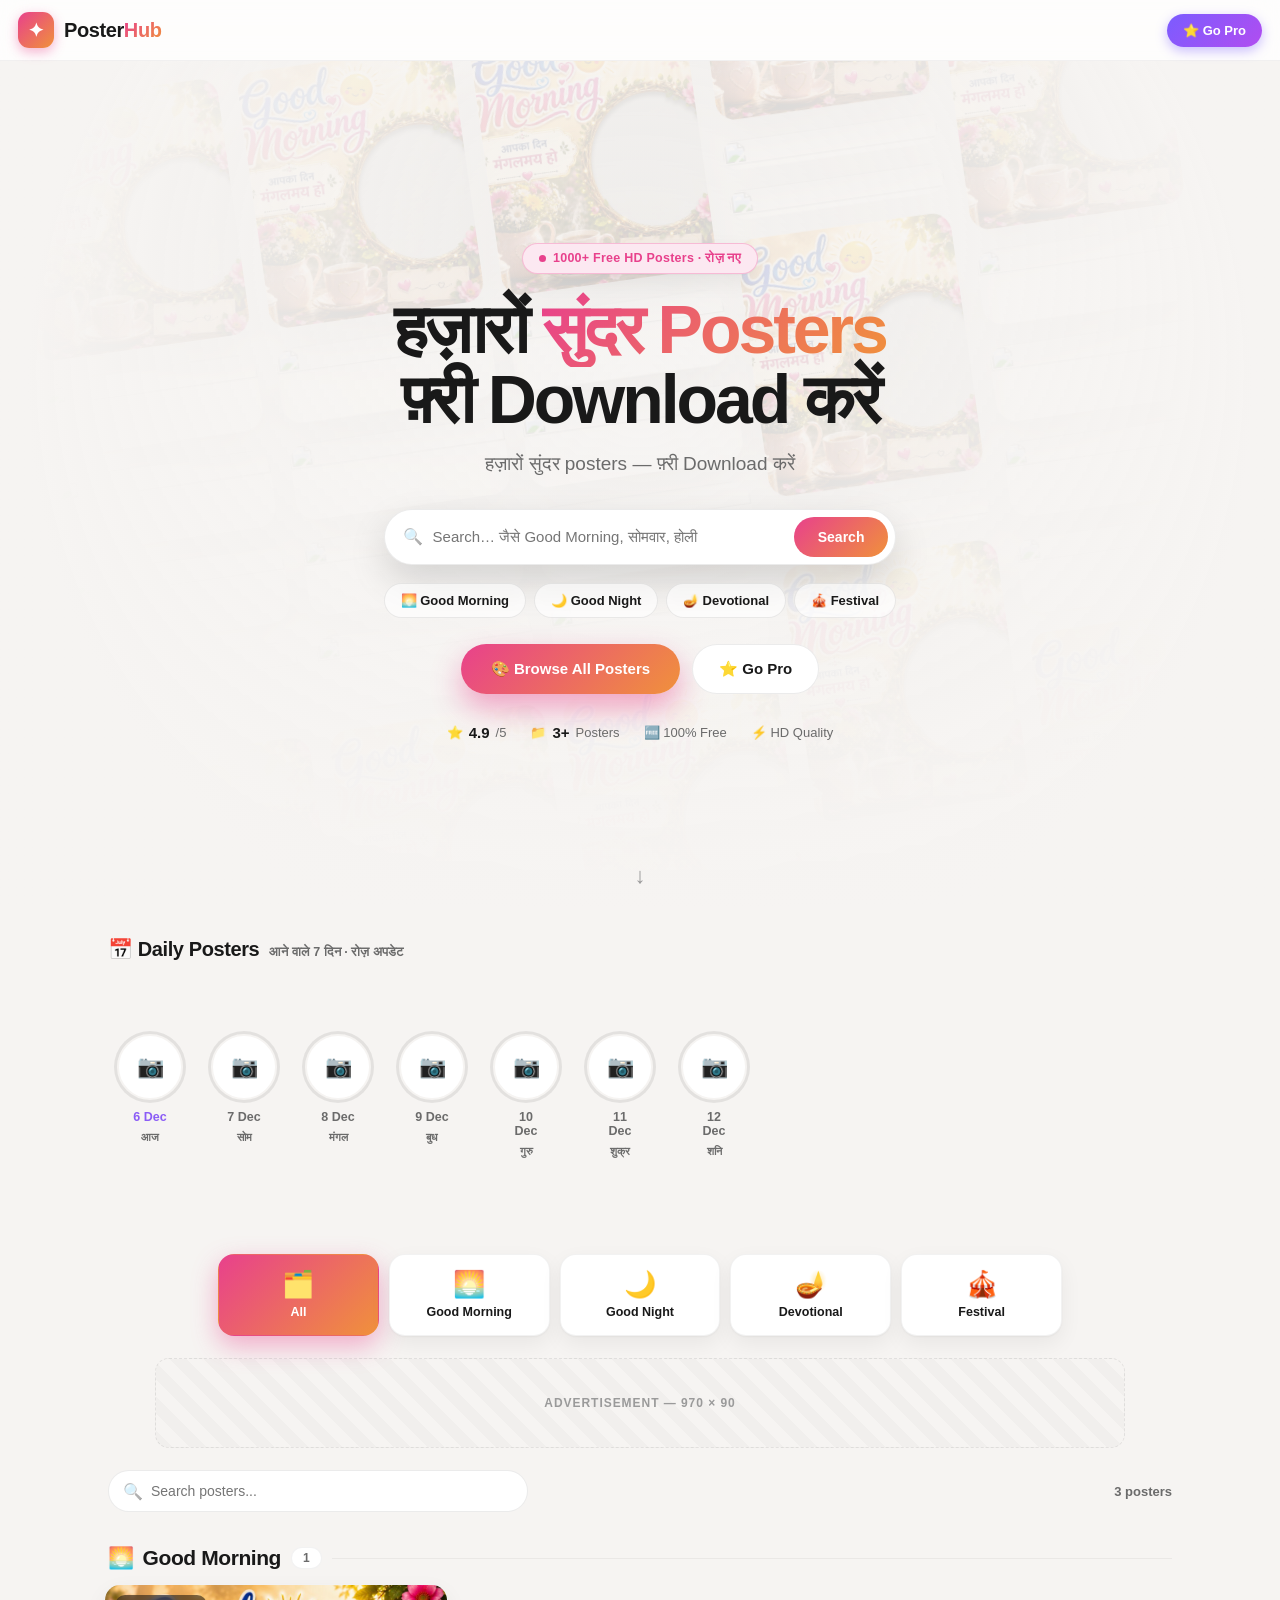
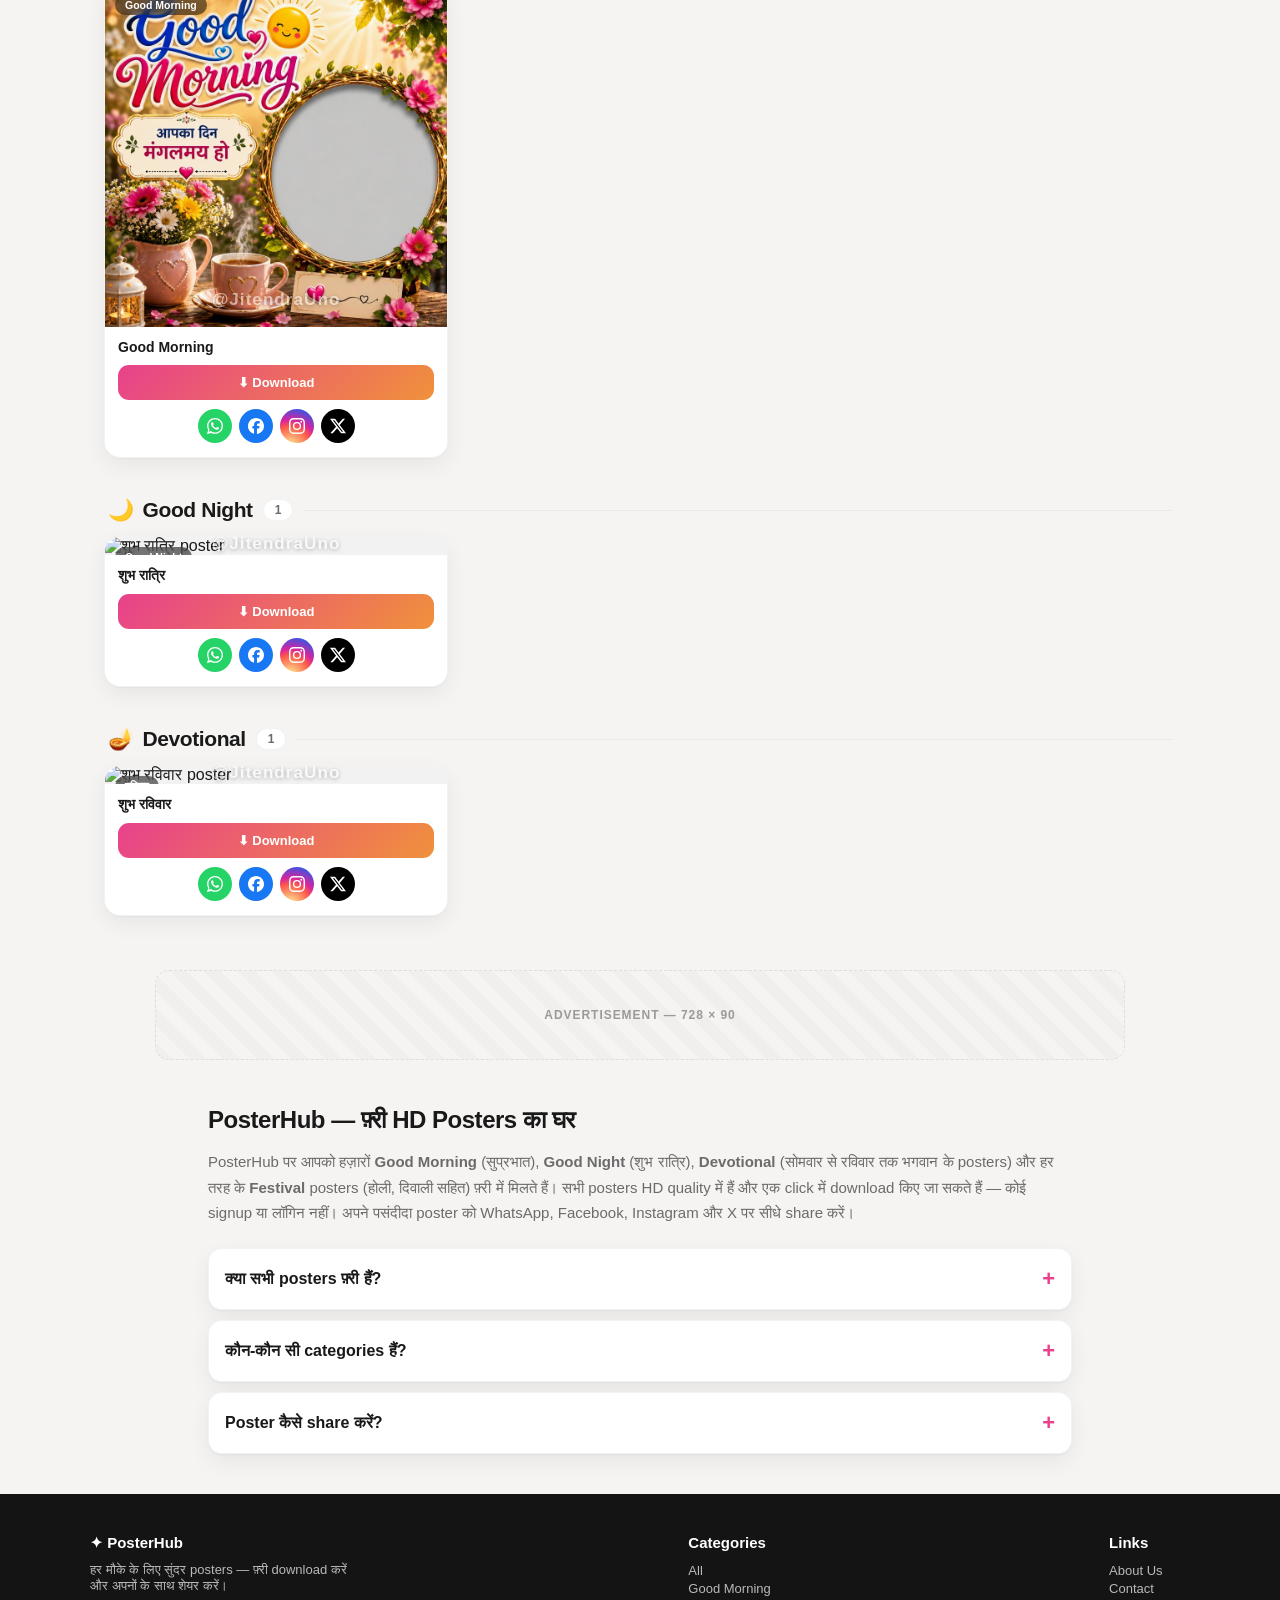
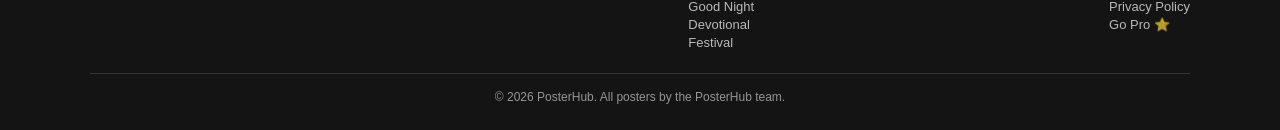
==== commit 46ddb2a5: "Add files via upload" ====
--- a/index.html
+++ b/index.html
@@ -2,260 +2,751 @@
 <html lang="hi">
 <head>
 <meta charset="UTF-8">
-<meta name="viewport" content="width=device-width, initial-scale=1">
-<meta name="robots" content="noindex,nofollow">
-<title>PosterHub Pro — Premium पोस्टर, आपके नाम के साथ</title>
-<link rel="stylesheet" href="styles.css">
+<meta name="viewport" content="width=device-width, initial-scale=1.0">
+<title>PosterHub — Free Good Morning, Good Night, Devotional & Festival Posters | HD Download</title>
+<meta name="description" content="Download 1000+ free HD posters — Good Morning, Good Night, Devotional (Monday to Sunday) and all Festivals like Holi & Diwali. No signup, one-tap free download & share on WhatsApp, Facebook, Instagram & X.">
+<meta name="keywords" content="good morning images, good night images, suprabhat, shubh ratri, devotional posters, god images, somvar, festival posters, holi, diwali, hindi posters, free poster download, status images, whatsapp posters, good morning hd, good night hd">
+<meta name="author" content="PosterHub">
+<meta name="robots" content="index, follow, max-image-preview:large">
+<meta name="theme-color" content="#e8418c">
+<link rel="canonical" href="https://posterhub.example.com/">
+<link rel="icon" href="data:image/svg+xml,%3Csvg xmlns='http://www.w3.org/2000/svg' viewBox='0 0 32 32'%3E%3Crect width='32' height='32' rx='8' fill='%23e8418c'/%3E%3Ctext x='16' y='23' font-size='20' text-anchor='middle' fill='white'%3E%E2%9C%A6%3C/text%3E%3C/svg%3E">
+<link rel="manifest" href="site.webmanifest">
+<meta property="og:type" content="website">
+<meta property="og:site_name" content="PosterHub">
+<meta property="og:title" content="PosterHub — Free HD Good Morning, Good Night, Devotional & Festival Posters">
+<meta property="og:description" content="1000+ free HD posters to download & share — Good Morning, Good Night, Devotional (Mon–Sun) and all Festivals.">
+<meta property="og:url" content="https://posterhub.example.com/">
+<meta property="og:image" content="https://posterhub.example.com/assets/good-morning/gm1.jpg">
+<meta property="og:locale" content="hi_IN">
+<meta name="twitter:card" content="summary_large_image">
+<meta name="twitter:title" content="PosterHub — Free HD Posters">
+<meta name="twitter:description" content="Good Morning, Good Night, Devotional & Festival posters — free HD download & share.">
+<meta name="twitter:image" content="https://posterhub.example.com/assets/good-morning/gm1.jpg">
+<script type="application/ld+json">{"@context":"https://schema.org","@type":"WebSite","name":"PosterHub","alternateName":"PosterHub Free Posters","url":"https://posterhub.example.com/","description":"Free HD Good Morning, Good Night, Devotional and Festival posters to download and share.","inLanguage":"hi","potentialAction":{"@type":"SearchAction","target":{"@type":"EntryPoint","urlTemplate":"https://posterhub.example.com/?q=SEARCH_TERMS"},"query-input":"required name=search_term_string"}}</script>
+<script type="application/ld+json">{"@context":"https://schema.org","@type":"Organization","name":"PosterHub","url":"https://posterhub.example.com/","logo":"https://posterhub.example.com/assets/good-morning/gm1.jpg","sameAs":[]}</script>
+<script type="application/ld+json">{"@context":"https://schema.org","@type":"FAQPage","mainEntity":[{"@type":"Question","name":"क्या PosterHub के posters फ़्री हैं?","acceptedAnswer":{"@type":"Answer","text":"हाँ, सभी posters पूरी तरह फ़्री हैं। आप बिना किसी signup के HD posters download और share कर सकते हैं।"}},{"@type":"Question","name":"कौन-कौन सी categories उपलब्ध हैं?","acceptedAnswer":{"@type":"Answer","text":"Good Morning, Good Night, Devotional (सोमवार से रविवार) और Festival (होली, दिवाली सहित सभी त्योहार)।"}},{"@type":"Question","name":"पोस्टर कैसे share करें?","acceptedAnswer":{"@type":"Answer","text":"हर poster के नीचे WhatsApp, Facebook, Instagram और X के share buttons हैं — एक click में share करें।"}}]}</script>
+<style>
+  :root{
+    --bg:#f6f4f2; --surface:#ffffff; --text:#191919; --soft:#6b6b6b; --faint:#9a9a9a;
+    --border:rgba(0,0,0,.08); --border-soft:rgba(0,0,0,.05);
+    --brand1:#e8418c; --brand2:#f0913b; --radius:16px;
+    --shadow:0 1px 2px rgba(0,0,0,.04), 0 8px 22px rgba(0,0,0,.06);
+  }
+  @media (prefers-color-scheme: dark){
+    :root{ --bg:#0e0e0f; --surface:#1a1a1c; --text:#f2f2f2; --soft:#a8a8a8; --faint:#777;
+      --border:rgba(255,255,255,.12); --border-soft:rgba(255,255,255,.07);
+      --shadow:0 1px 2px rgba(0,0,0,.4), 0 8px 22px rgba(0,0,0,.5); }
+  }
+  *{ box-sizing:border-box; }
+  html{ scroll-behavior:smooth; }
+  body{ margin:0; background:var(--bg); color:var(--text);
+    font-family:ui-sans-serif,-apple-system,BlinkMacSystemFont,"Segoe UI",Roboto,"Noto Sans",Helvetica,Arial,"Apple Color Emoji","Segoe UI Emoji",sans-serif;
+    -webkit-font-smoothing:antialiased; }
+  a{ color:inherit; text-decoration:none; }
+  img{ max-width:100%; display:block; }
+
+  .hdr{ position:sticky; top:0; z-index:60; display:flex; align-items:center; justify-content:space-between;
+    gap:12px; padding:12px 18px; background:color-mix(in srgb, var(--surface) 80%, transparent);
+    backdrop-filter:saturate(160%) blur(14px); border-bottom:1px solid var(--border-soft); }
+  .brand{ display:flex; align-items:center; gap:10px; font-weight:800; font-size:20px; letter-spacing:-.02em; }
+  .brand .logo{ width:36px; height:36px; border-radius:11px; display:grid; place-items:center; color:#fff;
+    background:linear-gradient(135deg,var(--brand1),var(--brand2)); font-size:19px; box-shadow:0 4px 12px rgba(232,65,140,.4); }
+  .brand .accent{ background:linear-gradient(135deg,var(--brand1),var(--brand2)); -webkit-background-clip:text; background-clip:text; color:transparent; }
+  .pro-btn{ display:inline-flex; align-items:center; gap:6px; padding:9px 16px; border-radius:999px; font-weight:700; font-size:13px;
+    color:#fff; background:linear-gradient(135deg,#7b5cff,#b14df0); box-shadow:0 4px 12px rgba(123,92,255,.4); transition:.15s; }
+  .pro-btn:hover{ filter:brightness(1.08); transform:translateY(-1px); }
+
+  .hero{ position:relative; overflow:hidden; min-height:clamp(600px,94vh,940px); display:flex; align-items:center; justify-content:center; text-align:center; padding:80px 18px 64px; }
+  .hero-bg{ position:absolute; inset:-12% -6%; display:flex; gap:16px; justify-content:center; z-index:0; pointer-events:none; transform:rotate(-8deg) scale(1.25); }
+  .hero-col{ display:flex; flex-direction:column; gap:16px; animation:scrollUp 38s linear infinite; will-change:transform; }
+  .hero-col.alt{ animation-direction:reverse; animation-duration:48s; }
+  .hero-col img{ width:clamp(108px,13.5vw,178px); aspect-ratio:1/1.2; object-fit:cover; border-radius:16px; box-shadow:0 16px 34px rgba(0,0,0,.2); }
+  @keyframes scrollUp{ from{ transform:translateY(0); } to{ transform:translateY(-50%); } }
+  .hero-overlay{ position:absolute; inset:0; z-index:1; background:
+    radial-gradient(circle at 50% 38%, color-mix(in srgb,var(--bg) 45%, transparent), var(--bg) 74%),
+    linear-gradient(to bottom, color-mix(in srgb,var(--bg) 60%, transparent) 0%, var(--bg) 100%); }
+  .hero-content{ position:relative; z-index:2; max-width:780px; animation:fadeUp .6s ease both; }
+  .pill{ display:inline-flex; align-items:center; gap:7px; padding:7px 16px; border-radius:999px; font-size:12.5px; font-weight:700; letter-spacing:.02em;
+    color:var(--brand1); background:color-mix(in srgb,var(--brand1) 12%, var(--surface)); border:1px solid color-mix(in srgb,var(--brand1) 28%, transparent); margin-bottom:20px; box-shadow:var(--shadow); }
+  .pill .dot{ width:7px; height:7px; border-radius:50%; background:var(--brand1); box-shadow:0 0 0 0 rgba(232,65,140,.5); animation:pulse 2s infinite; }
+  @keyframes pulse{ 0%{ box-shadow:0 0 0 0 rgba(232,65,140,.5);} 70%{ box-shadow:0 0 0 8px rgba(232,65,140,0);} 100%{ box-shadow:0 0 0 0 rgba(232,65,140,0);} }
+  .hero h1{ margin:0 0 16px; font-size:clamp(34px,8vw,68px); line-height:1.03; letter-spacing:-.045em; font-weight:800; }
+  .hero h1 .accent{ position:relative; background:linear-gradient(135deg,var(--brand1),var(--brand2)); -webkit-background-clip:text; background-clip:text; color:transparent; }
+  .hero .sub{ margin:0 auto; max-width:600px; color:var(--soft); font-size:clamp(15px,2.6vw,19px); line-height:1.5; }
+  .hero-search{ display:flex; align-items:center; gap:8px; max-width:540px; margin:30px auto 0; background:var(--surface);
+    border:1px solid var(--border); border-radius:999px; padding:7px 7px 7px 18px; box-shadow:0 16px 38px rgba(0,0,0,.14); }
+  .hero-search .si{ opacity:.5; font-size:16px; }
+  .hero-search input{ flex:1; border:none; background:transparent; color:var(--text); font-size:15px; outline:none; min-width:0; }
+  .hero-search button{ border:none; border-radius:999px; padding:12px 24px; font-weight:700; font-size:14px; color:#fff;
+    background:linear-gradient(135deg,var(--brand1),var(--brand2)); cursor:pointer; transition:.15s; white-space:nowrap; }
+  .hero-search button:hover{ filter:brightness(1.07); }
+  .quick{ display:flex; gap:8px; justify-content:center; flex-wrap:wrap; margin-top:18px; }
+  .quick button{ padding:9px 16px; border-radius:999px; border:1px solid var(--border); background:color-mix(in srgb,var(--surface) 65%, transparent);
+    backdrop-filter:blur(8px); font-weight:600; font-size:13px; cursor:pointer; transition:.15s; color:var(--text); }
+  .quick button:hover{ border-color:var(--brand1); color:var(--brand1); transform:translateY(-2px); }
+  .hero-cta{ display:flex; gap:12px; justify-content:center; flex-wrap:wrap; margin-top:26px; }
+  .btn-primary{ padding:15px 30px; border-radius:999px; font-weight:800; font-size:15px; color:#fff;
+    background:linear-gradient(135deg,var(--brand1),var(--brand2)); box-shadow:0 14px 30px rgba(232,65,140,.45); cursor:pointer; border:none; transition:.16s; }
+  .btn-primary:hover{ transform:translateY(-2px); filter:brightness(1.06); }
+  .btn-ghost{ padding:15px 26px; border-radius:999px; font-weight:700; font-size:15px; color:var(--text);
+    background:var(--surface); border:1px solid var(--border); cursor:pointer; transition:.16s; }
+  .btn-ghost:hover{ transform:translateY(-2px); border-color:var(--brand1); color:var(--brand1); }
+  .trust{ display:flex; gap:24px; justify-content:center; flex-wrap:wrap; margin-top:30px; color:var(--soft); font-size:13px; }
+  .trust div{ display:flex; align-items:center; gap:6px; }
+  .trust b{ color:var(--text); font-size:15px; }
+  .scroll-hint{ position:absolute; bottom:18px; left:50%; transform:translateX(-50%); z-index:2; color:var(--faint); font-size:22px; animation:bob 2s infinite; }
+  @keyframes bob{ 0%,100%{ transform:translate(-50%,0);} 50%{ transform:translate(-50%,8px);} }
+
+  /* Daily stories */
+  .daily{ max-width:1100px; margin:30px auto 0; padding:0 18px; }
+  .daily-head{ display:flex; align-items:baseline; gap:10px; margin-bottom:4px; flex-wrap:wrap; }
+  .daily-head h2{ margin:0; font-size:20px; letter-spacing:-.02em; }
+  .daily-head span{ font-size:12.5px; color:var(--soft); font-weight:600; }
+  .stories{ display:flex; gap:14px; overflow-x:auto; padding:12px 2px; scrollbar-width:none; }
+  .stories::-webkit-scrollbar{ display:none; }
+  .story{ flex:0 0 auto; display:flex; flex-direction:column; align-items:center; gap:7px; width:80px; cursor:pointer; }
+  .story .ring{ width:72px; height:72px; border-radius:50%; padding:3px; background:linear-gradient(135deg,var(--brand1),var(--brand2)); transition:transform .15s; }
+  .story:hover .ring{ transform:scale(1.06); }
+  .story.today .ring{ background:linear-gradient(135deg,#7b5cff,#b14df0); }
+  .story .ring img{ width:100%; height:100%; border-radius:50%; object-fit:cover; border:2.5px solid var(--bg); background:var(--surface); }
+  .story .ring .ph{ width:100%; height:100%; border-radius:50%; display:grid; place-items:center; font-size:22px; background:var(--surface); border:2.5px solid var(--bg); color:var(--faint); }
+  .story.empty{ cursor:default; }
+  .story.empty .ring{ background:var(--border); }
+  .story .d{ font-size:12.5px; font-weight:800; }
+  .story .dd{ font-size:10.5px; color:var(--soft); font-weight:600; }
+  .story.today .d{ color:#8b5cf6; }
+  .story .ring{ position:relative; }
+  .story .cnt{ position:absolute; right:-2px; bottom:-2px; background:linear-gradient(135deg,var(--brand1),var(--brand2)); color:#fff; font-size:10px; font-weight:800; min-width:20px; height:20px; border-radius:999px; display:grid; place-items:center; border:2px solid var(--bg); padding:0 4px; }
+
+  .daym{ position:fixed; inset:0; z-index:110; display:none; justify-content:center; padding:0; background:rgba(0,0,0,.82); backdrop-filter:blur(5px); }
+  .daym.open{ display:flex; animation:fadeUp .25s ease; }
+  .daym-box{ background:var(--bg); width:100%; max-width:560px; height:100%; display:flex; flex-direction:column; box-shadow:0 0 80px rgba(0,0,0,.5); }
+  .daym-head{ position:sticky; top:0; z-index:2; display:flex; align-items:center; justify-content:space-between; gap:12px; padding:15px 18px; background:color-mix(in srgb,var(--surface) 88%, transparent); backdrop-filter:blur(12px); border-bottom:1px solid var(--border-soft); }
+  .daym-head h3{ margin:0; font-size:16px; letter-spacing:-.02em; }
+  .daym-x{ background:var(--surface); border:1px solid var(--border); width:34px; height:34px; border-radius:50%; font-size:15px; cursor:pointer; color:var(--text); flex:0 0 auto; }
+  .daym-list{ flex:1; overflow-y:auto; padding:16px; display:flex; flex-direction:column; gap:26px; }
+  .dayitem{ background:var(--surface); border:1px solid var(--border-soft); border-radius:var(--radius); overflow:hidden; box-shadow:var(--shadow); padding-bottom:14px; }
+  .dayimg{ position:relative; container-type:inline-size; background:var(--border-soft); }
+  .dayimg img{ width:100%; height:auto; display:block; }
+  .dayitem h4{ margin:13px 14px 10px; font-size:15px; }
+  .dayitem .dl{ margin:0 14px; width:calc(100% - 28px); }
+  .dayitem .share{ margin-top:10px; }
+
+  .cats{ display:grid; grid-template-columns:repeat(5,1fr); gap:10px; max-width:880px; margin:30px auto 0; padding:0 18px; scroll-margin-top:70px; }
+  .cat{ position:relative; display:flex; flex-direction:column; align-items:center; gap:8px; padding:16px 6px; border-radius:var(--radius);
+    background:var(--surface); border:1.5px solid var(--border-soft); box-shadow:var(--shadow); cursor:pointer;
+    transition:transform .16s, box-shadow .16s; font-weight:700; font-size:12.5px; text-align:center; overflow:hidden; }
+  .cat:hover{ transform:translateY(-3px); box-shadow:0 14px 30px rgba(0,0,0,.12); }
+  .cat .emoji{ font-size:26px; line-height:1; transition:transform .2s; }
+  .cat:hover .emoji{ transform:scale(1.15); }
+  .cat.active{ border-color:transparent; color:#fff; background:linear-gradient(135deg,var(--brand1),var(--brand2)); box-shadow:0 10px 26px rgba(232,65,140,.4); }
+  @media(max-width:560px){ .cats{ grid-template-columns:repeat(3,1fr); } .cat{ padding:13px 5px; font-size:11.5px; } .cat .emoji{ font-size:22px; } }
+
+  .subbar-wrap{ max-width:1100px; margin:18px auto 0; padding:0 18px; }
+  .subbar{ display:flex; gap:8px; overflow-x:auto; padding:6px 2px; scrollbar-width:none; }
+  .subbar::-webkit-scrollbar{ display:none; }
+  .chip{ flex:0 0 auto; padding:9px 17px; border-radius:999px; border:1px solid var(--border);
+    background:var(--surface); color:var(--soft); font-weight:600; font-size:13px; cursor:pointer; white-space:nowrap; transition:.15s; }
+  .chip:hover{ color:var(--text); transform:translateY(-1px); }
+  .chip.active{ background:var(--text); color:var(--bg); border-color:transparent; }
+
+  .toolbar{ max-width:1100px; margin:16px auto 0; padding:0 18px; display:flex; gap:12px; align-items:center; justify-content:space-between; flex-wrap:wrap; scroll-margin-top:70px; }
+  .search{ flex:1; min-width:200px; max-width:420px; position:relative; }
+  .search input{ width:100%; padding:12px 16px 12px 42px; border-radius:999px; border:1px solid var(--border);
+    background:var(--surface); color:var(--text); font-size:14px; transition:.15s; }
+  .search input:focus{ outline:none; border-color:var(--brand1); box-shadow:0 0 0 3px color-mix(in srgb,var(--brand1) 18%, transparent); }
+  .search .ico{ position:absolute; left:15px; top:50%; transform:translateY(-50%); opacity:.5; }
+  .count{ color:var(--soft); font-size:13px; font-weight:600; }
+
+  .ad{ max-width:970px; margin:22px auto; padding:14px; min-height:90px; display:flex; align-items:center; justify-content:center;
+    border:1px dashed var(--border); border-radius:14px; color:var(--faint); font-size:12px; font-weight:700; letter-spacing:.08em; text-transform:uppercase;
+    background:repeating-linear-gradient(45deg, rgba(0,0,0,.02), rgba(0,0,0,.02) 12px, transparent 12px, transparent 24px); }
+
+  .sec{ max-width:1100px; margin:34px auto 2px; padding:0 18px; display:flex; align-items:center; gap:10px; }
+  .sec h2{ margin:0; font-size:21px; letter-spacing:-.02em; display:flex; align-items:center; gap:9px; }
+  .sec .c{ font-size:12px; color:var(--soft); background:var(--surface); border:1px solid var(--border-soft); padding:3px 11px; border-radius:999px; font-weight:600; }
+  .sec .line{ flex:1; height:1px; background:var(--border-soft); }
+
+  #content{ display:block; }
+  .gallery{ max-width:620px; margin:14px auto 0; padding:0 14px 6px;
+    column-count:1; column-gap:16px; }
+  @media(min-width:760px){ .gallery{ max-width:1100px; column-count:2; column-gap:20px; } }
+  @media(min-width:1100px){ .gallery{ column-count:3; } }
+  .card{ background:var(--surface); border:1px solid var(--border-soft); border-radius:var(--radius); overflow:hidden;
+    box-shadow:var(--shadow); transition:transform .18s, box-shadow .18s; animation:fadeUp .4s ease both;
+    break-inside:avoid; margin-bottom:14px; width:100%; }
+  .card:hover{ transform:translateY(-4px); box-shadow:0 16px 34px rgba(0,0,0,.16); }
+  @keyframes fadeUp{ from{ opacity:0; transform:translateY(14px); } to{ opacity:1; transform:translateY(0); } }
+  .imgwrap{ position:relative; overflow:hidden; background:var(--border-soft); cursor:pointer; container-type:inline-size; }
+  .imgwrap img{ width:100%; height:auto; display:block; transition:transform .35s ease; }
+  .card:hover .imgwrap img{ transform:scale(1.06); }
+  .wm{ position:absolute; bottom:5%; left:0; right:0; text-align:center; pointer-events:none; z-index:3;
+    font-weight:700; letter-spacing:.06em; color:#fff; opacity:.5; font-size:clamp(8px, 5cqw, 24px);
+    text-shadow:0 1px 4px rgba(0,0,0,.55); }
+  .tag{ position:absolute; top:10px; left:10px; padding:4px 10px; border-radius:999px; font-size:10.5px; font-weight:700;
+    color:#fff; background:rgba(0,0,0,.5); backdrop-filter:blur(4px); z-index:4; }
+  .zoom{ position:absolute; right:10px; top:10px; width:30px; height:30px; border-radius:50%; display:grid; place-items:center;
+    background:rgba(0,0,0,.5); color:#fff; font-size:14px; opacity:0; transition:.2s; z-index:4; }
+  .card:hover .zoom{ opacity:1; }
+  .meta{ padding:12px 13px 14px; }
+  .meta h3{ margin:0 0 10px; font-size:14px; }
+  .dl{ width:100%; display:flex; align-items:center; justify-content:center; gap:6px; padding:10px; border-radius:11px; font-weight:700; font-size:13px;
+    color:#fff; background:linear-gradient(135deg,var(--brand1),var(--brand2)); cursor:pointer; transition:.15s; border:none; }
+  .dl:hover{ filter:brightness(1.06); }
+  .share{ display:flex; gap:7px; margin-top:9px; justify-content:center; }
+  .sh{ width:34px; height:34px; border-radius:50%; border:none; display:grid; place-items:center; cursor:pointer; color:#fff; padding:0; transition:.15s; }
+  .sh svg{ width:16px; height:16px; fill:currentColor; }
+  .sh:hover{ transform:translateY(-2px); filter:brightness(1.08); }
+  .sh.wa{ background:#25D366; }
+  .sh.fb{ background:#1877F2; }
+  .sh.x{ background:#000; }
+  .sh.ig{ background:radial-gradient(circle at 30% 110%, #fdf497, #fd5949 45%, #d6249f 60%, #285AEB 90%); }
+  .empty{ text-align:center; padding:54px 20px; color:var(--soft); }
+  .empty .big{ font-size:36px; margin-bottom:10px; }
+
+  .pager{ display:flex; gap:7px; justify-content:center; align-items:center; flex-wrap:wrap; margin:26px auto 6px; padding:0 18px; }
+  .pager button{ min-width:40px; height:40px; padding:0 12px; border-radius:11px; border:1px solid var(--border);
+    background:var(--surface); color:var(--text); font-weight:700; font-size:14px; cursor:pointer; transition:.15s; }
+  .pager button:hover:not(:disabled){ border-color:var(--brand1); color:var(--brand1); }
+  .pager button.active{ background:linear-gradient(135deg,var(--brand1),var(--brand2)); color:#fff; border-color:transparent; }
+  .pager button:disabled{ opacity:.4; cursor:not-allowed; }
+  .pager .dots{ color:var(--faint); padding:0 4px; }
+
+  .seo{ max-width:900px; margin:46px auto 0; padding:0 18px; }
+  .seo h2{ font-size:24px; letter-spacing:-.02em; margin:0 0 12px; }
+  .seo p{ color:var(--soft); line-height:1.7; font-size:15px; }
+  .faq{ margin-top:22px; display:flex; flex-direction:column; gap:10px; }
+  .faq details{ background:var(--surface); border:1px solid var(--border-soft); border-radius:14px; padding:4px 16px; box-shadow:var(--shadow); }
+  .faq summary{ cursor:pointer; font-weight:700; padding:13px 0; list-style:none; display:flex; justify-content:space-between; align-items:center; }
+  .faq summary::-webkit-details-marker{ display:none; }
+  .faq summary::after{ content:"+"; color:var(--brand1); font-size:22px; font-weight:700; }
+  .faq details[open] summary::after{ content:"−"; }
+  .faq p{ margin:0 0 14px; }
+
+  .lb{ position:fixed; inset:0; z-index:100; display:none; align-items:center; justify-content:center; padding:20px;
+    background:rgba(0,0,0,.85); backdrop-filter:blur(5px); }
+  .lb.open{ display:flex; animation:fadeUp .25s ease; }
+  .lb-inner{ max-width:440px; width:100%; text-align:center; }
+  .lb-imgwrap{ position:relative; container-type:inline-size; border-radius:16px; overflow:hidden; box-shadow:0 24px 70px rgba(0,0,0,.6); }
+  .lb-imgwrap img{ width:100%; }
+  .lb-actions{ display:flex; gap:10px; justify-content:center; margin-top:18px; flex-wrap:wrap; }
+  .lb-actions a, .lb-actions button{ padding:12px 22px; border-radius:999px; font-weight:700; font-size:14px; border:none; cursor:pointer; }
+  .lb-dl{ color:#fff; background:linear-gradient(135deg,var(--brand1),var(--brand2)); }
+  .lb-close{ color:#fff; background:rgba(255,255,255,.18); }
+  .lb-share{ display:flex; gap:9px; justify-content:center; margin-top:14px; }
+
+  /* Download modal (ad + countdown) */
+  .dlm{ position:fixed; inset:0; z-index:120; display:none; align-items:center; justify-content:center; padding:18px; background:rgba(0,0,0,.78); backdrop-filter:blur(5px); }
+  .dlm.open{ display:flex; animation:fadeUp .25s ease; }
+  .dlm-box{ background:var(--surface); border-radius:18px; max-width:380px; width:100%; padding:18px; text-align:center; box-shadow:0 30px 80px rgba(0,0,0,.5); position:relative; }
+  .dlm-ad{ min-height:200px; display:flex; align-items:center; justify-content:center; border:1px dashed var(--border); border-radius:12px; color:var(--faint); font-size:12px; font-weight:700; letter-spacing:.08em; text-transform:uppercase; margin-bottom:16px; background:repeating-linear-gradient(45deg, rgba(0,0,0,.02), rgba(0,0,0,.02) 12px, transparent 12px, transparent 24px); }
+  .dlm-status{ font-size:14px; color:var(--soft); margin-bottom:10px; }
+  .dlm-status b{ color:var(--brand1); font-size:18px; }
+  .dlm-bar{ height:7px; border-radius:999px; background:var(--border-soft); overflow:hidden; margin-bottom:14px; }
+  .dlm-bar i{ display:block; height:100%; width:0; border-radius:999px; background:linear-gradient(135deg,var(--brand1),var(--brand2)); transition:width 1s linear; }
+  .dlm-btn{ width:100%; padding:13px; border-radius:12px; border:none; font-weight:800; font-size:15px; color:#fff; background:linear-gradient(135deg,var(--brand1),var(--brand2)); cursor:pointer; transition:.15s; }
+  .dlm-btn:disabled{ opacity:.55; cursor:not-allowed; filter:grayscale(.3); }
+  .dlm-x{ position:absolute; top:9px; right:12px; background:none; border:none; font-size:18px; color:var(--faint); cursor:pointer; }
+
+  .ftr{ margin-top:40px; background:#141414; color:#fff; padding:40px 18px 26px; }
+  @media (prefers-color-scheme: dark){ .ftr{ background:#070708; } }
+  .ftr .in{ max-width:1100px; margin:0 auto; display:flex; flex-wrap:wrap; gap:28px; justify-content:space-between; }
+  .ftr h4{ margin:0 0 10px; font-size:15px; }
+  .ftr a, .ftr p{ color:rgba(255,255,255,.7); font-size:13px; margin:0 0 7px; }
+  .ftr a:hover{ color:#fff; }
+  .ftr .copy{ max-width:1100px; margin:22px auto 0; padding-top:16px; border-top:1px solid rgba(255,255,255,.14);
+    text-align:center; color:rgba(255,255,255,.55); font-size:12px; }
+  .loading{ text-align:center; padding:54px; color:var(--soft); }
+</style>
 </head>
 <body>
 
-<!-- ===================== LANDING ===================== -->
-<div id="view-landing" class="view show">
-  <nav class="lnav">
-    <div class="brand"><span class="logo">✦</span> PosterHub <b>Pro</b></div>
-    <div class="nav-right" id="navAuth"></div>
-  </nav>
-
-  <header class="hero">
-    <div class="hero-bg"></div>
-    <div class="blob b1"></div><div class="blob b2"></div><div class="blob b3"></div>
-    <div class="hero-in">
-      <div class="hero-text">
-        <span class="pill">🔥 रोज़ नए Premium पोस्टर</span>
-        <h1>अपने <span class="grad">नाम और फ़ोटो</span> के साथ<br>शानदार पोस्टर बनाएँ</h1>
-        <p>हर दिन Good Morning, त्यौहार, दिन-विशेष और exclusive premium पोस्टर। No ads, HD download, और अपनी फ़ोटो personalize — सब एक जगह।</p>
-        <div class="hero-cta">
-          <button class="btn-xl" onclick="navTo('#/signup')">🚀 अभी शुरू करें</button>
-          <button class="btn-xl ghost" onclick="navTo('#/pricing')">₹30 से — Plans देखें</button>
-        </div>
-        <div class="hero-trust">⭐⭐⭐⭐⭐ हड़ारों खुश users · ₹1/दिन से भी कम में</div>
+  <header class="hdr">
+    <a class="brand" href="#"><span class="logo">✦</span><span>Poster<span class="accent">Hub</span></span></a>
+    <a class="pro-btn" href="pro.html">⭐ Go Pro</a>
+  </header>
+
+  <section class="hero">
+    <div class="hero-bg" id="heroBg" aria-hidden="true"></div>
+    <div class="hero-overlay"></div>
+    <div class="hero-content">
+      <span class="pill"><span class="dot"></span> 1000+ Free HD Posters · रोज़ नए</span>
+      <h1>हज़ारों <span class="accent">सुंदर Posters</span><br>फ़्री Download करें</h1>
+      <p class="sub" id="tagline">Good Morning, Good Night, Devotional और Festival — हर मौके के लिए HD posters, एक click में download और share।</p>
+      <form class="hero-search" onsubmit="heroSearch(event)">
+        <span class="si">🔍</span>
+        <input id="heroInput" type="text" placeholder="Search… जैसे Good Morning, सोमवार, होली" aria-label="Search posters">
+        <button type="submit">Search</button>
+      </form>
+      <div class="quick" id="quick"></div>
+      <div class="hero-cta">
+        <button class="btn-primary" onclick="document.getElementById('cats').scrollIntoView({behavior:'smooth'})">🎨 Browse All Posters</button>
+        <a class="btn-ghost" href="pro.html">⭐ Go Pro</a>
       </div>
-      <div class="hero-art">
-        <div class="float-card fc1">🌅<span>Good Morning</span></div>
-        <div class="float-card fc2">👑<span>Premium</span></div>
-        <div class="float-card fc3">🎨<span>Your Photo</span></div>
-        <div class="phone">
-          <div class="phone-top">PosterHub Pro</div>
-          <div class="phone-grid"><i></i><i></i><i></i><i></i><i></i><i></i></div>
-        </div>
+      <div class="trust">
+        <div>⭐ <b>4.9</b>/5</div>
+        <div>📁 <b id="statCount">—</b> Posters</div>
+        <div>🆓 100% Free</div>
+        <div>⚡ HD Quality</div>
       </div>
     </div>
-    <div class="wave"></div>
-  </header>
-
-  <section class="stats reveal">
-    <div class="stat"><div class="statnum" data-to="500" data-suf="+">0</div><span>Premium Posters</span></div>
-    <div class="stat"><div class="statnum" data-to="50" data-suf="+">0</div><span>रोज़ नए Daily</span></div>
-    <div class="stat"><div class="statnum" data-to="100" data-suf="%">0</div><span>Ad-free + HD</span></div>
+    <div class="scroll-hint">↓</div>
   </section>
 
-  <section class="feat">
-    <h2 class="reveal">क्यों PosterHub <span class="grad">Pro?</span></h2>
-    <div class="feat-grid">
-      <div class="fcard reveal"><div class="fi">🚫</div><h3>कोई ads नहीं</h3><p>बिना किसी रुकावट के सीधा download।</p></div>
-      <div class="fcard reveal"><div class="fi">⚡</div><h3>तुरंत HD download</h3><p>10 सेकंड रुकना नहीं — एक click में HD/4K।</p></div>
-      <div class="fcard reveal"><div class="fi">🎨</div><h3>अपनी फ़ोटो + नाम</h3><p>फ़ोटो खिसकाएँ, circle/square, नीचे अपना नाम।</p></div>
-      <div class="fcard reveal"><div class="fi">👑</div><h3>Exclusive packs</h3><p>सिर्फ members के लिए premium पोस्टर।</p></div>
-      <div class="fcard reveal"><div class="fi">📅</div><h3>रोज़ नया content</h3><p>हर दिन, हर त्यौहार और दिन-विशेष पोस्टर।</p></div>
-      <div class="fcard reveal"><div class="fi">📲</div><h3>आसान share</h3><p>WhatsApp, Instagram, Facebook — एक tap।</p></div>
+  <section class="daily">
+    <div class="daily-head"><h2>📅 Daily Posters</h2><span>आने वाले 7 दिन · रोज़ अपडेट</span></div>
+    <div class="stories" id="stories"></div>
+  </section>
+
+  <nav class="cats" id="cats" aria-label="Poster categories"></nav>
+
+  <div class="subbar-wrap"><div class="subbar" id="subbar" style="display:none;"></div></div>
+
+  <div class="ad">Advertisement — 970 × 90</div>
+
+  <div class="toolbar">
+    <div class="search"><span class="ico">🔍</span><input id="search" type="text" placeholder="Search posters..." oninput="onSearch()" aria-label="Filter posters"></div>
+    <div class="count" id="count"></div>
+  </div>
+
+  <main id="content">
+    <div class="loading">लोड हो रहा है…</div>
+  </main>
+
+  <div class="pager" id="pager"></div>
+
+  <div class="ad">Advertisement — 728 × 90</div>
+
+  <section class="seo">
+    <h2>PosterHub — फ़्री HD Posters का घर</h2>
+    <p>PosterHub पर आपको हज़ारों <strong>Good Morning</strong> (सुप्रभात), <strong>Good Night</strong> (शुभ रात्रि), <strong>Devotional</strong> (सोमवार से रविवार तक भगवान के posters) और हर तरह के <strong>Festival</strong> posters (होली, दिवाली सहित) फ़्री में मिलते हैं। सभी posters HD quality में हैं और एक click में download किए जा सकते हैं — कोई signup या लॉगिन नहीं। अपने पसंदीदा poster को WhatsApp, Facebook, Instagram और X पर सीधे share करें।</p>
+    <div class="faq">
+      <details><summary>क्या सभी posters फ़्री हैं?</summary><p>हाँ, PosterHub के सभी posters पूरी तरह फ़्री हैं। आप बिना signup के HD में download और share कर सकते हैं।</p></details>
+      <details><summary>कौन-कौन सी categories हैं?</summary><p>Good Morning, Good Night, Devotional (सोमवार–रविवार) और Festival (होली, दिवाली सहित सभी त्योहार)।</p></details>
+      <details><summary>Poster कैसे share करें?</summary><p>हर poster के नीचे WhatsApp, Facebook, Instagram और X के share buttons हैं — एक click में अपनों के साथ share करें।</p></details>
     </div>
   </section>
 
-  <section class="showcase-wrap reveal">
-    <h2>एक झलक — हमारे <span class="grad">posters</span></h2>
-    <div class="showcase" id="showcase"></div>
-  </section>
-
-  <section class="how reveal">
-    <h2>कैसे काम करता है</h2>
-    <div class="steps3">
-      <div class="step"><span>1</span><h3>Account बनाएँ</h3><p>नाम, WhatsApp और email से 30 सेकंड में।</p></div>
-      <div class="step"><span>2</span><h3>Plan लें</h3><p>UPI से ₹30 या ₹49 में pay करें।</p></div>
-      <div class="step"><span>3</span><h3>Download करें</h3><p>अनगिनत HD posters — अपने नाम के साथ।</p></div>
-    </div>
-  </section>
-
-  <section class="price-prev reveal">
-    <h2>सीधे-सादे <span class="grad">plans</span></h2>
-    <div class="pp-cards">
-      <div class="pp">
-        <div class="pp-name">💎 Poster Plus</div>
-        <div class="pp-price">₹30<span>/month</span></div>
-        <ul><li>कोई ads नहीं</li><li>तुरंत HD download</li><li>सभी Daily posters</li><li>ऊपर साफ़ brand पट्टी</li></ul>
-        <button class="btn-main" onclick="navTo('#/signup')">चुनें</button>
+  <footer class="ftr">
+    <div class="in">
+      <div style="max-width:260px;">
+        <h4>✦ PosterHub</h4>
+        <p>हर मौके के लिए सुंदर posters — फ़्री download करें और अपनों के साथ शेयर करें।</p>
       </div>
-      <div class="pp best">
-        <div class="pp-tag">⭐ सबसे लोकप्रिय</div>
-        <div class="pp-name">👑 Advance Plus</div>
-        <div class="pp-price">₹49<span>/month</span></div>
-        <ul><li>Poster Plus की सभी चीज़ें</li><li>Exclusive premium packs</li><li>फ़ोटो + नाम personalize 🎨</li><li>नए posters पहले (early access)</li><li>Full HD / 4K</li></ul>
-        <button class="btn-main" onclick="navTo('#/signup')">चुनें</button>
+      <div>
+        <h4>Categories</h4>
+        <a href="#" onclick="go('all');return false;">All</a><br>
+        <a href="#" onclick="go('good-morning');return false;">Good Morning</a><br>
+        <a href="#" onclick="go('good-night');return false;">Good Night</a><br>
+        <a href="#" onclick="go('devotional');return false;">Devotional</a><br>
+        <a href="#" onclick="go('festival');return false;">Festival</a>
+      </div>
+      <div>
+        <h4>Links</h4>
+        <a href="#">About Us</a><br>
+        <a href="#">Contact</a><br>
+        <a href="#">Privacy Policy</a><br>
+        <a href="pro.html">Go Pro ⭐</a>
       </div>
     </div>
-  </section>
-
-  <section class="cta-banner reveal">
-    <h2>आज ही शुरू करें — ₹1/दिन से भी कम में</h2>
-    <button class="btn-xl" onclick="navTo('#/signup')">🚀 Account बनाएँ</button>
-  </section>
-
-  <footer class="lfoot">
-    PosterHub Pro · Premium (Advance) version<br>
-    ₹30 Poster Plus · ₹49 Advance Plus · सभी posters @JitendraUno
+    <div class="copy">© 2026 PosterHub. All posters by the PosterHub team.</div>
   </footer>
-</div>
-
-<!-- ===================== PRICING ===================== -->
-<div id="view-pricing" class="view">
-  <nav class="lnav">
-    <div class="brand" onclick="navTo('#/home')" style="cursor:pointer"><span class="logo">✦</span> PosterHub <b>Pro</b></div>
-    <div class="nav-right"><button class="nav-link" onclick="navTo('#/home')">← Home</button></div>
-  </nav>
-  <div class="page-pad">
-    <h1 class="ph1">अपना <span class="grad">plan</span> चुनें</h1>
-    <p class="psub" id="curPlanNote"></p>
-    <p class="psub">कभी भी cancel कर सकते हैं · UPI से सुरक्षित payment</p>
-    <div class="plan-cards">
-      <div class="plan-card">
-        <div class="pc-head"><span class="pc-name">💎 Poster Plus</span><span class="pc-price">₹30<small>/month</small></span></div>
-        <ul class="pc-feat">
-          <li>✅ कोई ads नहीं</li>
-          <li>✅ तुरंत download (बिना रुके)</li>
-          <li>✅ HD quality</li>
-          <li>✅ सभी Daily posters</li>
-          <li>✅ ऊपर साफ़ brand पट्टी</li>
-          <li class="no">✖ Exclusive premium packs</li>
-          <li class="no">✖ फ़ोटो personalize</li>
-        </ul>
-        <button class="btn-main" onclick="choosePlan('plus')">₹30 में लें</button>
-      </div>
-      <div class="plan-card best">
-        <div class="pc-tag">⭐ सबसे लोकप्रिय</div>
-        <div class="pc-head"><span class="pc-name">👑 Advance Plus</span><span class="pc-price">₹49<small>/month</small></span></div>
-        <ul class="pc-feat">
-          <li>✅ Poster Plus की सभी चीज़ें</li>
-          <li>✅ Exclusive premium poster packs</li>
-          <li>✅ नए posters पहले (early access)</li>
-          <li>✅ फ़ोटो + नाम personalize 🎨</li>
-          <li>✅ Full HD / 4K</li>
-        </ul>
-        <button class="btn-main" onclick="choosePlan('advance')">₹49 में लें</button>
-      </div>
+
+  <div class="daym" id="dayModal" onclick="if(event.target===this)closeDay()">
+    <div class="daym-box">
+      <div class="daym-head"><h3 id="dayTitle"></h3><button class="daym-x" onclick="closeDay()">✕</button></div>
+      <div class="daym-list" id="dayList"></div>
     </div>
   </div>
-</div>
-
-<!-- ===================== LOGIN ===================== -->
-<div id="view-login" class="view">
-  <div class="auth-wrap">
-    <div class="auth-bg"></div>
-    <div class="auth-card">
-      <div class="brand center" onclick="navTo('#/home')" style="cursor:pointer"><span class="logo">✦</span> PosterHub <b>Pro</b></div>
-      <h2>वापसी पर स्वागत 👋</h2>
-      <p class="sub-t">Login करके अपने posters पाएं</p>
-      <div class="field"><label>Email</label><input id="liEmail" type="email" placeholder="you@email.com"></div>
-      <div class="field"><label>Password</label><input id="liPw" type="password" placeholder="••••••"></div>
-      <button id="liBtn" class="btn-main" onclick="doLogin()">Login</button>
-      <p class="auth-alt">नए हैं? <a onclick="navTo('#/signup')">Account बनाएँ</a></p>
+
+  <div class="dlm" id="dlModal" onclick="if(event.target===this)closeDl()">
+    <div class="dlm-box">
+      <button class="dlm-x" onclick="closeDl()">✕</button>
+      <div class="dlm-ad">Advertisement — 300 × 250</div>
+      <div class="dlm-status" id="dlStatus">Download शुरू होने में <b id="dlCount">10</b> सेकंड…</div>
+      <div class="dlm-bar"><i id="dlBar"></i></div>
+      <button class="dlm-btn" id="dlGo" disabled>⏳ रुकिए…</button>
     </div>
   </div>
-</div>
-
-<!-- ===================== SIGNUP ===================== -->
-<div id="view-signup" class="view">
-  <div class="auth-wrap">
-    <div class="auth-bg"></div>
-    <div class="auth-card">
-      <div class="brand center" onclick="navTo('#/home')" style="cursor:pointer"><span class="logo">✦</span> PosterHub <b>Pro</b></div>
-      <h2>नया account बनाएँ ✨</h2>
-      <p class="sub-t">सिर्फ़ 30 सेकंड — फिर हज़ारों premium posters</p>
-      <div class="field"><label>आपका नाम (profile name)</label><input id="suName" type="text" placeholder="Atul Pal"></div>
-      <div class="field"><label>WhatsApp number</label><input id="suWa" type="tel" inputmode="numeric" placeholder="जैसे 9876543210"></div>
-      <div class="field"><label>Email</label><input id="suEmail" type="email" placeholder="you@email.com"></div>
-      <div class="field"><label>Password</label><input id="suPw" type="password" placeholder="••••••"></div>
-      <button id="suBtn" class="btn-main" onclick="doSignup()">✨ Account बनाएँ</button>
-      <p class="auth-alt">पहले से account है? <a onclick="navTo('#/login')">Login करें</a></p>
+
+  <div class="lb" id="lb" onclick="if(event.target===this)closeLb()">
+    <div class="lb-inner">
+      <div class="lb-imgwrap"><img id="lbImg" src="" alt=""><span class="wm" id="lbWm"></span></div>
+      <div class="lb-actions">
+        <button class="lb-dl" id="lbDl">⬇ Download</button>
+        <button class="lb-close" onclick="closeLb()">✕ Close</button>
+      </div>
+      <div class="lb-share" id="lbShare"></div>
     </div>
   </div>
-</div>
-
-<!-- ===================== APP / GALLERY ===================== -->
-<div id="view-app" class="view">
-  <header class="hdr">
-    <div class="brand" onclick="navTo('#/home')" style="cursor:pointer"><span class="logo">✦</span> PosterHub <b>Pro</b></div>
-    <div class="hdr-right">
-      <span id="helloUser" class="hello"></span>
-      <span id="planBadge" class="badge hidden"></span>
-      <button class="btn-ghost" onclick="navTo('#/pricing')">⭐ Plans</button>
-      <button id="authBtn" class="btn-ghost" onclick="navTo('#/login')">Login</button>
-    </div>
-  </header>
-
-  <div class="searchbar">
-    <input id="search" type="text" placeholder="🔍 Search posters..." oninput="onSearch()">
-    <span class="count" id="count">0 posters</span>
-  </div>
-
-  <div class="daily" id="daily"></div>
-  <div class="catbar" id="cats"></div>
-  <div class="subbar" id="subbar" style="display:none"></div>
-
-  <main id="content"></main>
-  <div class="pager" id="pager"></div>
-
-  <footer class="lfoot">PosterHub Pro · सभी posters @JitendraUno</footer>
-</div>
-
-<!-- ===================== PAY MODAL ===================== -->
-<div class="modal" id="pay">
-  <div class="mbox">
-    <button class="mclose" onclick="closeModal('pay')">×</button>
-    <h3 id="payTitle">Payment</h3>
-    <p class="sub-t">नीचे QR scan करें या UPI app से pay करें</p>
-    <div class="qrbox"><img id="payQR" src="" alt="UPI QR"></div>
-    <div class="upi-id" id="payUpi"></div>
-    <a class="pay-link" id="payLink" href="#">📲 UPI app में खोलें</a>
-    <ol class="steps">
-      <li>ऊपर दिए UPI ID / QR से payment करें</li>
-      <li>Payment के बाद अपना <b>UPI Transaction / UTR ID</b> नीचे डालें</li>
-      <li>Verify होते ही (कुछ घंटों में) आपका plan active हो जाएगा</li>
-    </ol>
-    <div class="field"><label>UPI Transaction / UTR ID</label><input id="payTxn" type="text" placeholder="जैसे 4012XXXXXXXX"></div>
-    <button class="btn-main" onclick="submitPayment()">✓ मैंने payment कर दिया</button>
-  </div>
-</div>
-
-<!-- ===================== EDITOR MODAL ===================== -->
-<div class="modal" id="editor">
-  <div class="mbox">
-    <button class="mclose" onclick="closeEditor()">×</button>
-    <h3>🎨 अपनी फ़ोटो लगाएँ</h3>
-    <p class="sub-t">फ़ोटो को drag करके खिसकाएँ, zoom करें, shape चुनें</p>
-    <div class="ed-canvas-wrap"><canvas id="edCanvas"></canvas></div>
-    <div class="ed-controls">
-      <label class="file-btn">📷 फ़ोटो चुनें<input id="edFile" type="file" accept="image/*" onchange="edPhoto(this)"></label>
-      <div class="ed-row"><label>Zoom</label><input id="edZoom" type="range" min="12" max="80" value="34" oninput="edZoom(this.value)"></div>
-      <div class="ed-row"><label>Shape</label>
-        <button class="shape-btn active" data-sh="circle" onclick="edShape('circle')">⭕ Circle</button>
-        <button class="shape-btn" data-sh="square" onclick="edShape('square')">⬛ Square</button>
-      </div>
-      <button class="btn-main" onclick="edDownload()">⬇ Download (नाम पट्टी के साथ)</button>
-      <p class="ed-note">ऊपर website पट्टी + नीचे आपका नाम (सफ़ेद पट्टी) अपने-आप जुड़ जाएगी</p>
-    </div>
-  </div>
-</div>
-
-<!-- ===================== LIGHTBOX ===================== -->
-<div class="lb" id="lb">
-  <button class="x" onclick="closeLb()">×</button>
-  <img id="lbImg" src="" alt="">
-  <div class="cap" id="lbCap"></div>
-</div>
-
-<div class="toast" id="toast"></div>
-
-<script src="config.js"></script>
-<script src="posters.js"></script>
-<script src="app.js"></script>
+
+<script>
+  const PAGE_SIZE = 10;
+  let DATA=null, current=null, POOL=[], page=1;
+  let ABOUT='', SITE='', WM='@JitendraUno';
+  let lbSrc='', lbTitle='';
+  let dlTimer=null, dlPending=null;
+
+  const IC = {
+    wa:'<svg viewBox="0 0 24 24"><path d="M.057 24l1.687-6.163a11.867 11.867 0 01-1.587-5.946C.157 5.335 5.492 0 12.05 0a11.82 11.82 0 018.413 3.488 11.82 11.82 0 013.48 8.414c-.003 6.557-5.338 11.892-11.893 11.892a11.9 11.9 0 01-5.688-1.448L.057 24zm6.597-3.807c1.676.995 3.276 1.591 5.392 1.592 5.448 0 9.886-4.434 9.889-9.885.002-5.462-4.415-9.89-9.881-9.892-5.452 0-9.887 4.434-9.889 9.884a9.86 9.86 0 001.516 5.26l-.999 3.648 3.972-1.607zm11.387-5.464c-.074-.124-.272-.198-.57-.347-.297-.149-1.758-.868-2.031-.967-.272-.099-.47-.149-.669.149-.198.297-.768.967-.941 1.165-.173.198-.347.223-.644.074-.297-.149-1.255-.462-2.39-1.475-.883-.788-1.48-1.761-1.653-2.059-.173-.297-.018-.458.13-.606.134-.133.297-.347.446-.521.151-.172.2-.296.3-.495.099-.198.05-.372-.025-.521-.075-.148-.669-1.611-.916-2.206-.242-.579-.487-.501-.669-.51l-.57-.01c-.198 0-.52.074-.792.372s-1.04 1.016-1.04 2.479 1.065 2.876 1.213 3.074c.149.198 2.095 3.2 5.076 4.487.709.306 1.263.489 1.694.626.712.226 1.36.194 1.872.118.571-.085 1.758-.719 2.006-1.413.248-.695.248-1.29.173-1.414z"/></svg>',
+    fb:'<svg viewBox="0 0 24 24"><path d="M9.101 23.691v-7.98H6.627v-3.667h2.474v-1.58c0-4.085 1.848-5.978 5.858-5.978.401 0 .955.042 1.468.103a8.68 8.68 0 011.141.195v3.325a8.623 8.623 0 00-.653-.036 26.805 26.805 0 00-.733-.009c-.707 0-1.259.096-1.675.309a1.686 1.686 0 00-.679.622c-.258.42-.374.995-.374 1.752v1.297h3.919l-.386 2.103-.287 1.564h-3.246v8.245C19.396 23.238 24 18.179 24 12.044c0-6.627-5.373-12-12-12s-12 5.373-12 12c0 5.628 3.874 10.35 9.101 11.647z"/></svg>',
+    x:'<svg viewBox="0 0 24 24"><path d="M18.901 1.153h3.68l-8.04 9.19L24 22.846h-7.406l-5.8-7.584-6.638 7.584H.474l8.6-9.83L0 1.154h7.594l5.243 6.932 6.39-6.933zm-1.291 19.494h2.039L6.486 3.24H4.298z"/></svg>',
+    ig:'<svg viewBox="0 0 24 24"><path d="M12 2.163c3.204 0 3.584.012 4.85.07 3.252.148 4.771 1.691 4.919 4.919.058 1.265.069 1.645.069 4.849 0 3.205-.012 3.584-.069 4.849-.149 3.225-1.664 4.771-4.919 4.919-1.266.058-1.644.07-4.85.07-3.204 0-3.584-.012-4.849-.07-3.26-.149-4.771-1.699-4.919-4.92-.058-1.265-.07-1.644-.07-4.849 0-3.204.013-3.583.07-4.849.149-3.227 1.664-4.771 4.919-4.919 1.266-.057 1.645-.069 4.849-.069zm0-2.163C8.741 0 8.332.014 7.052.072 2.695.272.273 2.69.073 7.052.014 8.333 0 8.741 0 12c0 3.259.014 3.668.072 4.948.2 4.358 2.618 6.78 6.98 6.98C8.333 23.986 8.741 24 12 24c3.259 0 3.668-.014 4.948-.072 4.354-.2 6.782-2.618 6.979-6.98.059-1.28.073-1.689.073-4.948 0-3.259-.014-3.667-.072-4.947-.196-4.354-2.617-6.78-6.979-6.98C15.668.014 15.259 0 12 0zm0 5.838a6.162 6.162 0 100 12.324 6.162 6.162 0 000-12.324zM12 16a4 4 0 110-8 4 4 0 010 8zm6.406-11.845a1.44 1.44 0 100 2.881 1.44 1.44 0 000-2.881z"/></svg>'
+  };
+
+  function shuffle(arr){
+    const a = arr.slice();
+    for(let i=a.length-1;i>0;i--){ const j=Math.floor(Math.random()*(i+1)); [a[i],a[j]]=[a[j],a[i]]; }
+    return a;
+  }
+
+  async function init(){
+    try{
+      const res = await fetch('posters.json', {cache:'no-store'});
+      DATA = await res.json();
+    }catch(e){
+      document.getElementById('content').innerHTML =
+        '<div class="empty"><div class="big">⚠️</div>posters.json लोड नहीं हुआ। कृपया site को GitHub Pages / local server पर खोलें।</div>';
+      return;
+    }
+    ABOUT = (DATA.site && DATA.site.shareText) || 'PosterHub से यह सुंदर poster — फ़्री download करें:';
+    SITE  = (DATA.site && DATA.site.url) || (location.origin + location.pathname);
+    WM    = (DATA.site && (DATA.site.watermark || DATA.site.brand)) || '@JitendraUno';
+    if(DATA.site && DATA.site.tagline) document.getElementById('tagline').textContent = DATA.site.tagline;
+    buildCats();
+    buildQuick();
+    buildHeroMosaic();
+    buildDaily();
+    let total=0; DATA.categories.forEach(c=> total += countCat(c));
+    document.getElementById('statCount').textContent = total + '+';
+    document.getElementById('dlGo').onclick=()=>{ if(dlPending) doDownload(dlPending.src, dlPending.title); closeDl(); };
+    go('all');
+    const qp=new URLSearchParams(location.search).get('q');
+    if(qp){ document.getElementById('search').value=qp; document.getElementById('heroInput').value=qp; renderAll(); }
+  }
+
+  function countCat(c){
+    let n = (c.posters||[]).length;
+    (c.subs||[]).forEach(s=> n += (s.posters||[]).length);
+    return n;
+  }
+
+  function catItems(c){
+    let items=[];
+    if(c.subs && c.subs.length){
+      c.subs.forEach(s=> (s.posters||[]).forEach(p=> items.push({...p, folder:s.folder, subLabel:s.label})));
+    } else {
+      (c.posters||[]).forEach(p=> items.push({...p, folder:c.folder, subLabel:c.label}));
+    }
+    return items;
+  }
+
+  function allItems(){ let a=[]; DATA.categories.forEach(c=> a=a.concat(catItems(c))); return a; }
+
+  function buildHeroMosaic(){
+    const bg=document.getElementById('heroBg');
+    const base=allItems();
+    if(!base.length){ bg.style.display='none'; return; }
+    const cols=5;
+    let html='';
+    for(let c=0;c<cols;c++){
+      let set=shuffle(base);
+      while(set.length<5) set=set.concat(set);
+      set=set.slice(0,5);
+      const imgs=set.map(p=>'<img loading="lazy" src="'+p.folder+'/'+p.file+'" alt="">').join('');
+      html+='<div class="hero-col'+(c%2?' alt':'')+'">'+imgs+imgs+'</div>';
+    }
+    bg.innerHTML=html;
+  }
+
+  function buildQuick(){
+    const q=document.getElementById('quick');
+    q.innerHTML=DATA.categories.map(c=>'<button onclick="go(\''+c.key+'\')">'+(c.icon||'')+' '+c.label+'</button>').join('');
+  }
+
+  function buildDaily(){
+    const cfg=(DATA && DATA.daily) || {base:'assets/daily', days:{}};
+    const base=cfg.base||'assets/daily';
+    const days=cfg.days||{};
+    const wrap=document.getElementById('stories');
+    const M=['Jan','Feb','Mar','Apr','May','Jun','Jul','Aug','Sep','Oct','Nov','Dec'];
+    const DN=['रवि','सोम','मंगल','बुध','गुरु','शुक्र','शनि'];
+    const today=new Date(); let html='';
+    for(let i=0;i<7;i++){
+      const d=new Date(today); d.setDate(today.getDate()+i);
+      const dd=String(d.getDate()).padStart(2,'0'), mm=String(d.getMonth()+1).padStart(2,'0');
+      const key=dd+'-'+mm;
+      const label=d.getDate()+' '+M[d.getMonth()];
+      const day=days[key];
+      const has=!!(day && day.posters && day.posters.length);
+      const thumb=has ? base+'/'+key+'/'+day.posters[0].file : '';
+      const sub=(i===0?'आज':DN[d.getDay()]);
+      const inner = has
+        ? '<img loading="lazy" src="'+thumb+'" alt="'+label+' posters">'+(day.posters.length>1?'<span class="cnt">'+day.posters.length+'</span>':'')
+        : '<div class="ph">📷</div>';
+      html+='<div class="story'+(i===0?' today':'')+(has?'':' empty')+'" data-key="'+key+'" data-label="'+label+'" onclick="openDailyDay(this)">'
+        +'<div class="ring">'+inner+'</div>'
+        +'<div class="d">'+label+'</div>'
+        +'<div class="dd">'+(day&&day.label?day.label:sub)+'</div>'
+      +'</div>';
+    }
+    wrap.innerHTML=html;
+  }
+  function openDailyDay(el){
+    const key=el.dataset.key, label=el.dataset.label;
+    const cfg=DATA.daily||{}; const base=cfg.base||'assets/daily';
+    const day=(cfg.days||{})[key];
+    document.getElementById('search').value='';
+    document.querySelectorAll('.cat').forEach(c=>c.classList.remove('active'));
+    document.getElementById('subbar').style.display='none';
+    const title='📅 '+label+(day&&day.label?' · '+day.label:'');
+    const items=(day && day.posters) ? day.posters.map(function(p){ return {file:p.file, title:p.title, folder:base+'/'+key, subLabel:(day.label||label)}; }) : [];
+    current={ key:'__daily__', _dailyTitle:title };
+    POOL=items;
+    page=1;
+    render();
+    document.getElementById('content').scrollIntoView({behavior:'smooth', block:'start'});
+  }
+  function closeDay(){ const m=document.getElementById('dayModal'); if(m) m.classList.remove('open'); }
+
+  function buildCats(){
+    const wrap = document.getElementById('cats');
+    wrap.innerHTML='';
+    const tabs=[{key:'all', label:'All', icon:'🗂️'}].concat(DATA.categories);
+    tabs.forEach(c=>{
+      const el=document.createElement('div');
+      el.className='cat'; el.dataset.key=c.key;
+      el.innerHTML='<span class="emoji">'+(c.icon||'🖼️')+'</span><span>'+c.label+'</span>';
+      el.onclick=()=>go(c.key);
+      wrap.appendChild(el);
+    });
+  }
+
+  function setActive(key){ document.querySelectorAll('.cat').forEach(el=> el.classList.toggle('active', el.dataset.key===key)); }
+
+  function go(key){
+    document.getElementById('search').value='';
+    setActive(key);
+    const subbar=document.getElementById('subbar');
+    if(key==='all'){
+      current={key:'all'}; subbar.style.display='none';
+      document.getElementById('pager').innerHTML='';
+      renderAll();
+      document.getElementById('cats').scrollIntoView({behavior:'smooth', block:'start'});
+      return;
+    }
+    current = DATA.categories.find(c=>c.key===key);
+    if(current.subs && current.subs.length){
+      current._sub='all';
+      subbar.style.display='flex'; subbar.innerHTML='';
+      const mk=(k,label)=>{ const ch=document.createElement('div'); ch.className='chip'+(k===current._sub?' active':''); ch.textContent=label;
+        ch.onclick=()=>{ current._sub=k; document.querySelectorAll('#subbar .chip').forEach(x=>x.classList.remove('active')); ch.classList.add('active'); buildPool(); }; subbar.appendChild(ch); };
+      mk('all','सभी');
+      current.subs.forEach(s=> mk(s.key,s.label));
+    } else { subbar.style.display='none'; }
+    buildPool();
+    document.getElementById('cats').scrollIntoView({behavior:'smooth', block:'start'});
+  }
+
+  function buildPool(){
+    let raw=[];
+    if(current.subs && current.subs.length){
+      const subs=(current._sub==='all')?current.subs:current.subs.filter(s=>s.key===current._sub);
+      subs.forEach(s=> (s.posters||[]).forEach(p=> raw.push({...p, folder:s.folder, subLabel:s.label})));
+    } else {
+      (current.posters||[]).forEach(p=> raw.push({...p, folder:current.folder, subLabel:current.label}));
+    }
+    POOL = shuffle(raw);
+    page = 1;
+    render();
+  }
+
+  function onSearch(){ if(current && current.key==='all'){ renderAll(); } else { page=1; render(); } }
+
+  function matchQ(p,q){ return (p.title||'').toLowerCase().includes(q) || (p.subLabel||'').toLowerCase().includes(q); }
+
+  function cardHTML(p,i){
+    const src=p.folder+'/'+p.file;
+    const t=(p.title||'Poster').replace(/"/g,'&quot;');
+    const safe=src.replace(/'/g,"\\'");
+    const jt=(p.title||'PosterHub').replace(/'/g,"\\'").replace(/"/g,'');
+    return '<article class="card" style="animation-delay:'+((i%10)*0.03)+'s">'
+      + '<div class="imgwrap" onclick="openLb(\''+safe+'\',\''+jt+'\')">'
+      +   '<img loading="lazy" src="'+src+'" alt="'+t+' poster">'
+      +   '<span class="wm">'+WM+'</span>'
+      +   '<span class="tag">'+(p.subLabel||'')+'</span>'
+      +   '<span class="zoom">⚶</span>'
+      + '</div>'
+      + '<div class="meta"><h3>'+t+'</h3>'
+      +   '<button class="dl" onclick="dl(\''+safe+'\',\''+jt+'\')">⬇ Download</button>'
+      +   '<div class="share">'
+      +     '<button class="sh wa" title="WhatsApp" aria-label="Share on WhatsApp" onclick="shareTo(\'wa\',\''+safe+'\')">'+IC.wa+'</button>'
+      +     '<button class="sh fb" title="Facebook" aria-label="Share on Facebook" onclick="shareTo(\'fb\',\''+safe+'\')">'+IC.fb+'</button>'
+      +     '<button class="sh ig" title="Instagram" aria-label="Share on Instagram" onclick="shareTo(\'ig\',\''+safe+'\')">'+IC.ig+'</button>'
+      +     '<button class="sh x" title="X" aria-label="Share on X" onclick="shareTo(\'x\',\''+safe+'\')">'+IC.x+'</button>'
+      +   '</div>'
+      + '</div></article>';
+  }
+
+  function render(){
+    const q=(document.getElementById('search').value||'').toLowerCase().trim();
+    const items = q ? POOL.filter(p=>matchQ(p,q)) : POOL;
+    const c=document.getElementById('content');
+    document.getElementById('count').textContent = items.length + ' posters';
+    const head = (current && current._dailyTitle) ? '<div class="sec"><h2>'+current._dailyTitle+'</h2><span class="c">'+items.length+'</span><span class="line"></span></div>' : '';
+    if(!items.length){
+      c.innerHTML=head+'<div class="empty"><div class="big">📭</div>इस दिन/category में अभी कोई poster नहीं है।<br>posters.json / assets में जोड़ें।</div>';
+      document.getElementById('pager').innerHTML=''; return;
+    }
+    const pages=Math.ceil(items.length/PAGE_SIZE);
+    if(page>pages) page=pages;
+    const start=(page-1)*PAGE_SIZE;
+    const slice=items.slice(start, start+PAGE_SIZE);
+    c.innerHTML=head+'<div class="gallery">'+slice.map((p,i)=>cardHTML(p,i)).join('')+'</div>';
+    renderPager(pages);
+  }
+
+  function renderAll(){
+    const q=(document.getElementById('search').value||'').toLowerCase().trim();
+    const c=document.getElementById('content');
+    let html=''; let total=0;
+    DATA.categories.forEach(cat=>{
+      let items=shuffle(catItems(cat));
+      if(q) items=items.filter(p=>matchQ(p,q));
+      if(!items.length) return;
+      total+=items.length;
+      html += '<div class="sec"><h2><span>'+(cat.icon||'')+'</span> '+cat.label+'</h2><span class="c">'+items.length+'</span><span class="line"></span></div>';
+      html += '<div class="gallery">'+items.map((p,i)=>cardHTML(p,i)).join('')+'</div>';
+    });
+    document.getElementById('count').textContent = total + ' posters';
+    document.getElementById('pager').innerHTML='';
+    c.innerHTML = total ? html : '<div class="empty"><div class="big">📭</div>अभी कोई poster नहीं है। Manifest में जोड़ें।</div>';
+  }
+
+  function renderPager(pages){
+    const el=document.getElementById('pager');
+    if(pages<=1){ el.innerHTML=''; return; }
+    let html='<button '+(page===1?'disabled':'')+' onclick="gotoPage('+(page-1)+')">‹</button>';
+    const win=[];
+    for(let p=1;p<=pages;p++){
+      if(p===1||p===pages||(p>=page-1&&p<=page+1)) win.push(p);
+      else if(win[win.length-1]!=='...') win.push('...');
+    }
+    win.forEach(p=>{
+      if(p==='...') html+='<span class="dots">…</span>';
+      else html+='<button class="'+(p===page?'active':'')+'" onclick="gotoPage('+p+')">'+p+'</button>';
+    });
+    html+='<button '+(page===pages?'disabled':'')+' onclick="gotoPage('+(page+1)+')">›</button>';
+    el.innerHTML=html;
+  }
+
+  function gotoPage(p){ page=p; render(); document.querySelector('.toolbar').scrollIntoView({behavior:'smooth', block:'start'}); }
+
+  function heroSearch(e){
+    e.preventDefault();
+    const v=document.getElementById('heroInput').value;
+    go('all');
+    document.getElementById('search').value=v;
+    renderAll();
+    document.querySelector('.toolbar').scrollIntoView({behavior:'smooth', block:'start'});
+  }
+
+  function absUrl(src){ return new URL(src, location.href).href; }
+
+  function shareTo(net, src){
+    const img = absUrl(src);
+    const text = ABOUT + '\n' + SITE;
+    const eText = encodeURIComponent(text);
+    const eImg  = encodeURIComponent(img);
+    const eBoth = encodeURIComponent(text + '\n' + img);
+    let u='';
+    if(net==='wa') u='https://wa.me/?text='+eBoth;
+    else if(net==='fb') u='https://www.facebook.com/sharer/sharer.php?u='+eImg+'&quote='+eText;
+    else if(net==='x') u='https://twitter.com/intent/tweet?text='+eText+'&url='+eImg;
+    else if(net==='ig'){ instaShare(img, text); return; }
+    window.open(u, '_blank', 'noopener,width=640,height=640');
+  }
+
+  function instaShare(img, text){
+    if(navigator.share){
+      navigator.share({ title:'PosterHub', text:text, url:img }).catch(()=>{});
+    } else {
+      try{ navigator.clipboard.writeText(text+'\n'+img); }catch(e){}
+      alert('Instagram पर share करने के लिए: पहले poster download करें, फिर Instagram app में upload करें। (link कॉपी हो गया है)');
+    }
+  }
+
+  function loadImg(src){ return new Promise((res,rej)=>{ const i=new Image(); i.crossOrigin='anonymous'; i.onload=()=>res(i); i.onerror=rej; i.src=src; }); }
+
+  async function makeWatermarked(src){
+    const img = await loadImg(src);
+    const cv = document.createElement('canvas');
+    cv.width = img.naturalWidth; cv.height = img.naturalHeight;
+    const ctx = cv.getContext('2d');
+    ctx.drawImage(img, 0, 0);
+    const fs = Math.max(cv.width*0.038, 14);
+    ctx.font = '700 '+fs+'px sans-serif';
+    ctx.textAlign='center'; ctx.textBaseline='bottom';
+    const y = cv.height*0.96;
+    ctx.lineWidth = Math.max(fs*0.08, 2);
+    ctx.strokeStyle = 'rgba(0,0,0,.4)';
+    ctx.strokeText(WM, cv.width/2, y);
+    ctx.fillStyle = 'rgba(255,255,255,.55)';
+    ctx.fillText(WM, cv.width/2, y);
+    return await new Promise(r=> cv.toBlob(r, 'image/jpeg', 0.92));
+  }
+
+  async function doDownload(src, title){
+    const name = (title||'poster').replace(/[^\w\u0900-\u097F-]+/g,'_') || 'poster';
+    try{
+      const blob = await makeWatermarked(src);
+      const url = URL.createObjectURL(blob);
+      const a = document.createElement('a'); a.href=url; a.download=name+'.jpg';
+      document.body.appendChild(a); a.click(); a.remove();
+      setTimeout(()=>URL.revokeObjectURL(url), 5000);
+    }catch(e){
+      const a = document.createElement('a'); a.href=src; a.download=name;
+      document.body.appendChild(a); a.click(); a.remove();
+    }
+  }
+
+  function dl(src, title){ dlPending={src:src, title:title}; openDl(); }
+
+  function openDl(){
+    const m=document.getElementById('dlModal'); m.classList.add('open');
+    const bar=document.getElementById('dlBar'), go=document.getElementById('dlGo'), st=document.getElementById('dlStatus');
+    let n=10;
+    go.disabled=true; go.textContent='⏳ रुकिए…';
+    st.innerHTML='Download शुरू होने में <b id="dlCount">'+n+'</b> सेकंड…';
+    bar.style.width='0%';
+    clearInterval(dlTimer);
+    dlTimer=setInterval(()=>{
+      n--;
+      const cEl=document.getElementById('dlCount'); if(cEl) cEl.textContent=n;
+      bar.style.width=((10-n)/10*100)+'%';
+      if(n<=0){ clearInterval(dlTimer); st.innerHTML='✅ आपका poster तैयार है!'; go.disabled=false; go.textContent='⬇ Download अब'; }
+    },1000);
+  }
+  function closeDl(){ clearInterval(dlTimer); document.getElementById('dlModal').classList.remove('open'); }
+
+  function openLb(src, title){
+    lbSrc=src; lbTitle=title||'PosterHub';
+    const safe=src.replace(/'/g,"\\'");
+    document.getElementById('lbImg').src=src;
+    document.getElementById('lbWm').textContent=WM;
+    document.getElementById('lbDl').onclick=()=>dl(lbSrc, lbTitle);
+    document.getElementById('lbShare').innerHTML=
+        '<button class="sh wa" title="WhatsApp" onclick="shareTo(\'wa\',\''+safe+'\')">'+IC.wa+'</button>'
+      + '<button class="sh fb" title="Facebook" onclick="shareTo(\'fb\',\''+safe+'\')">'+IC.fb+'</button>'
+      + '<button class="sh ig" title="Instagram" onclick="shareTo(\'ig\',\''+safe+'\')">'+IC.ig+'</button>'
+      + '<button class="sh x" title="X" onclick="shareTo(\'x\',\''+safe+'\')">'+IC.x+'</button>';
+    document.getElementById('lb').classList.add('open');
+  }
+  function closeLb(){ document.getElementById('lb').classList.remove('open'); }
+  document.addEventListener('keydown', e=>{ if(e.key==='Escape'){ closeLb(); closeDl(); closeDay(); } });
+
+  init();
+</script>
 </body>
 </html>
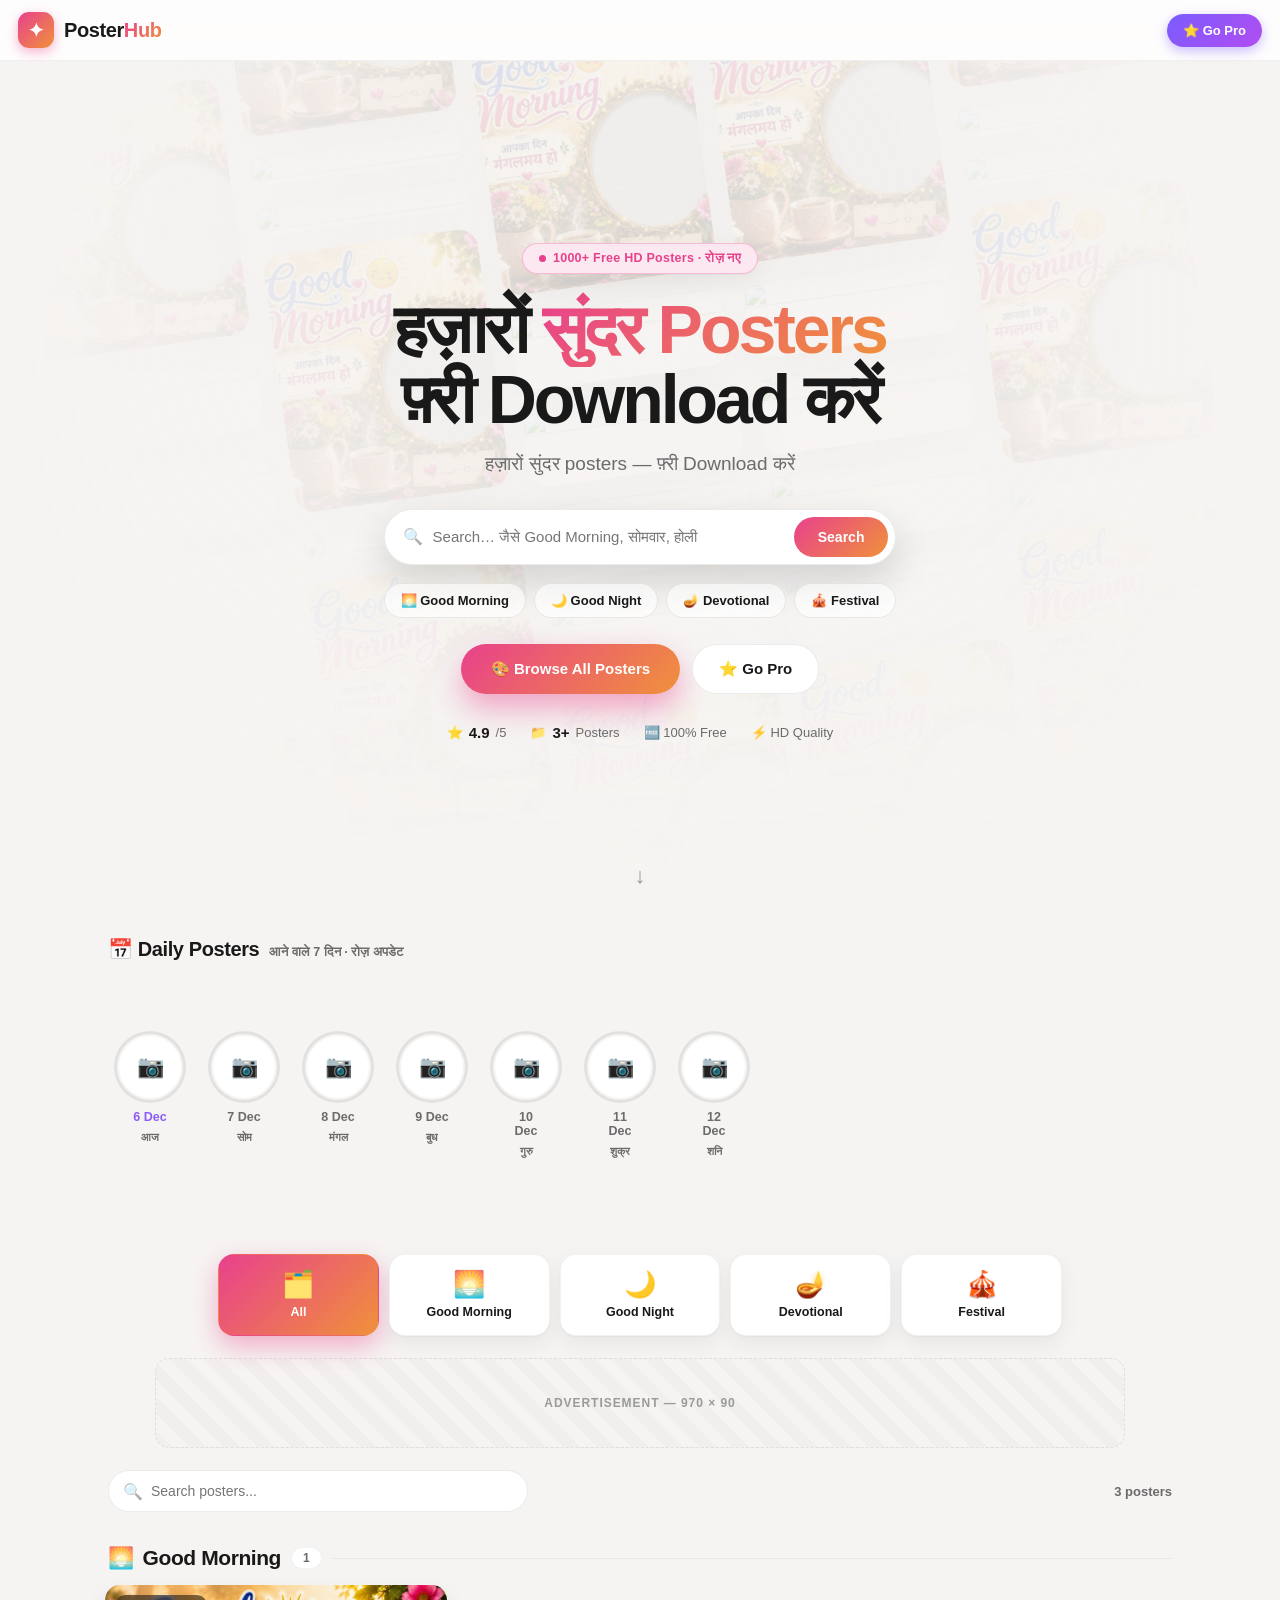
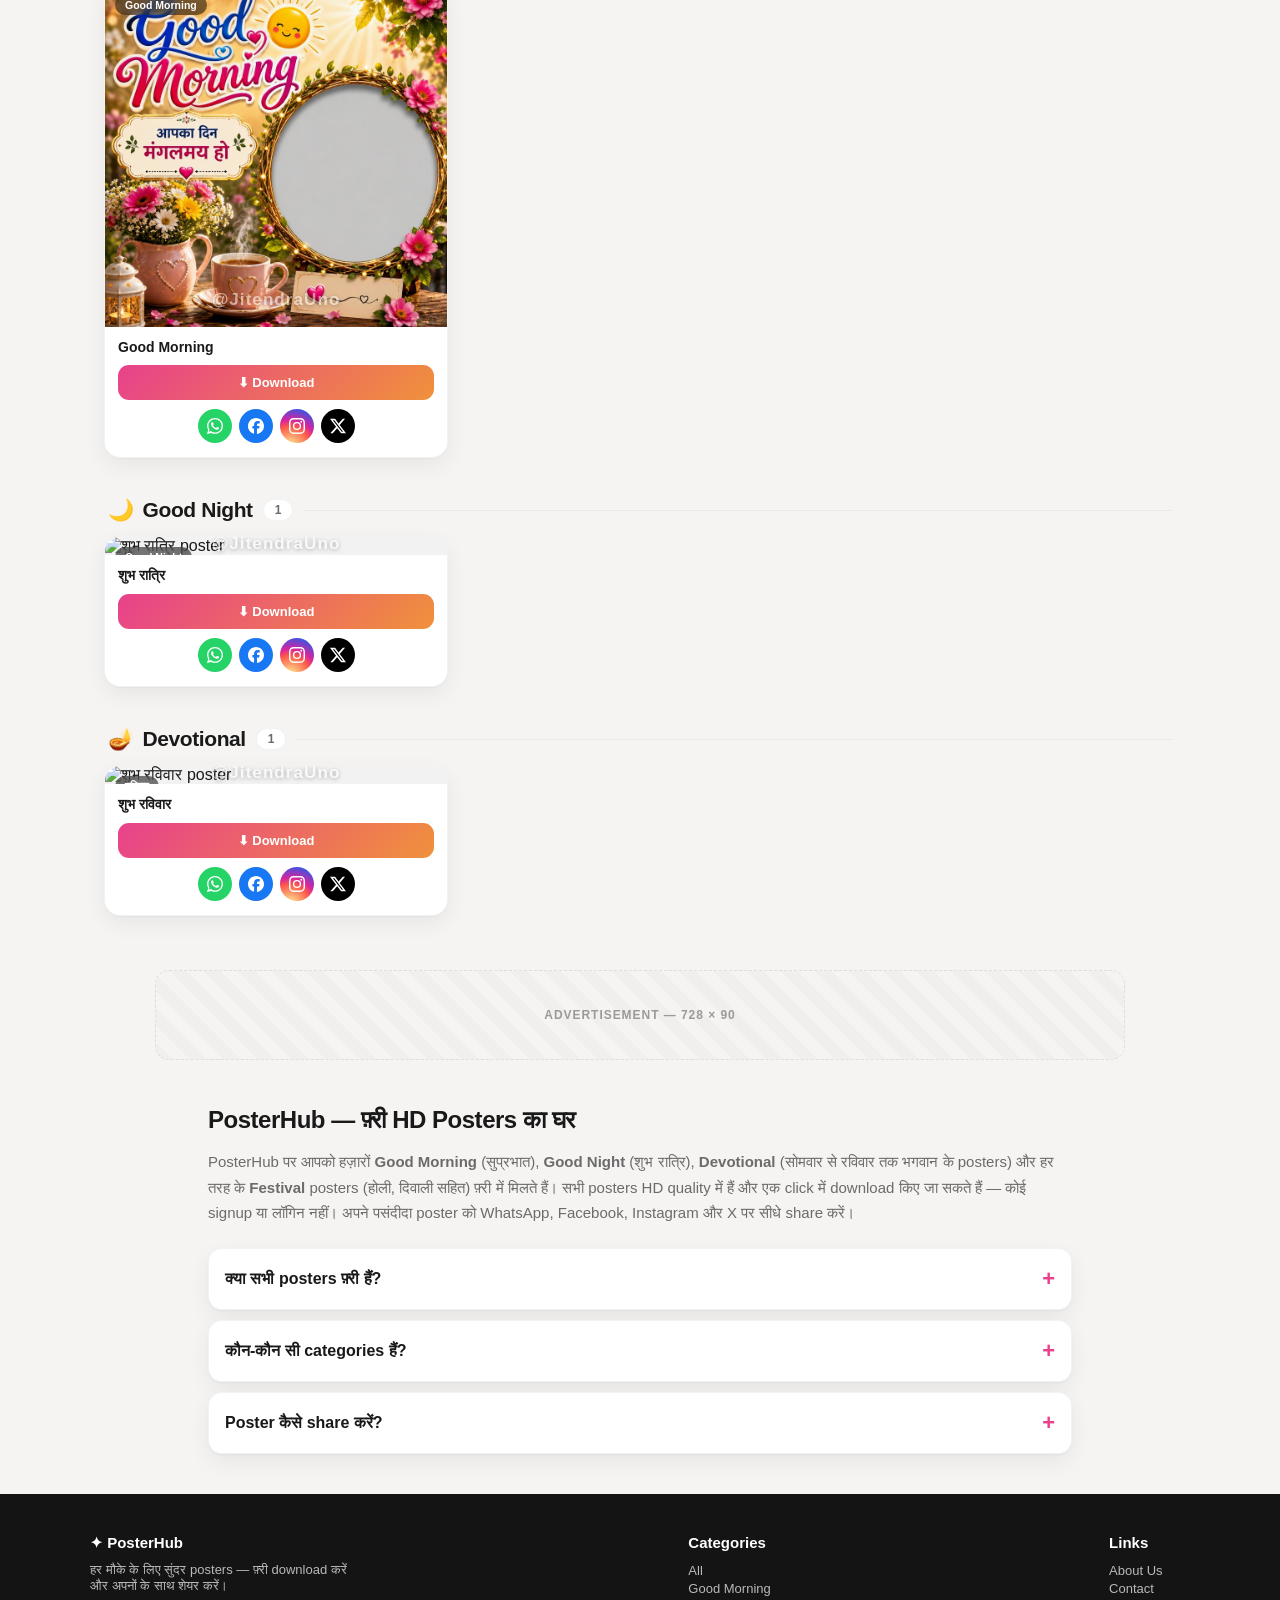
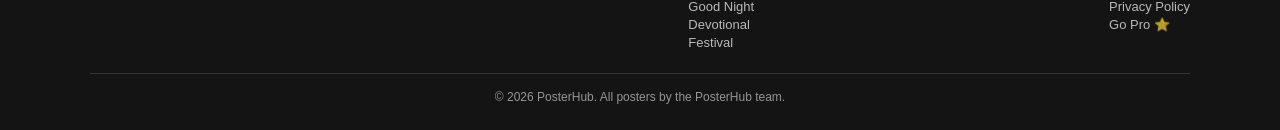
==== commit 92a52fd8: "Update Go Pro link to new directory structure" ====
--- a/index.html
+++ b/index.html
@@ -264,7 +264,7 @@
 
   <header class="hdr">
     <a class="brand" href="#"><span class="logo">✦</span><span>Poster<span class="accent">Hub</span></span></a>
-    <a class="pro-btn" href="pro.html">⭐ Go Pro</a>
+    <a class="pro-btn" href="pro/index.html">⭐ Go Pro</a>
   </header>
 
   <section class="hero">
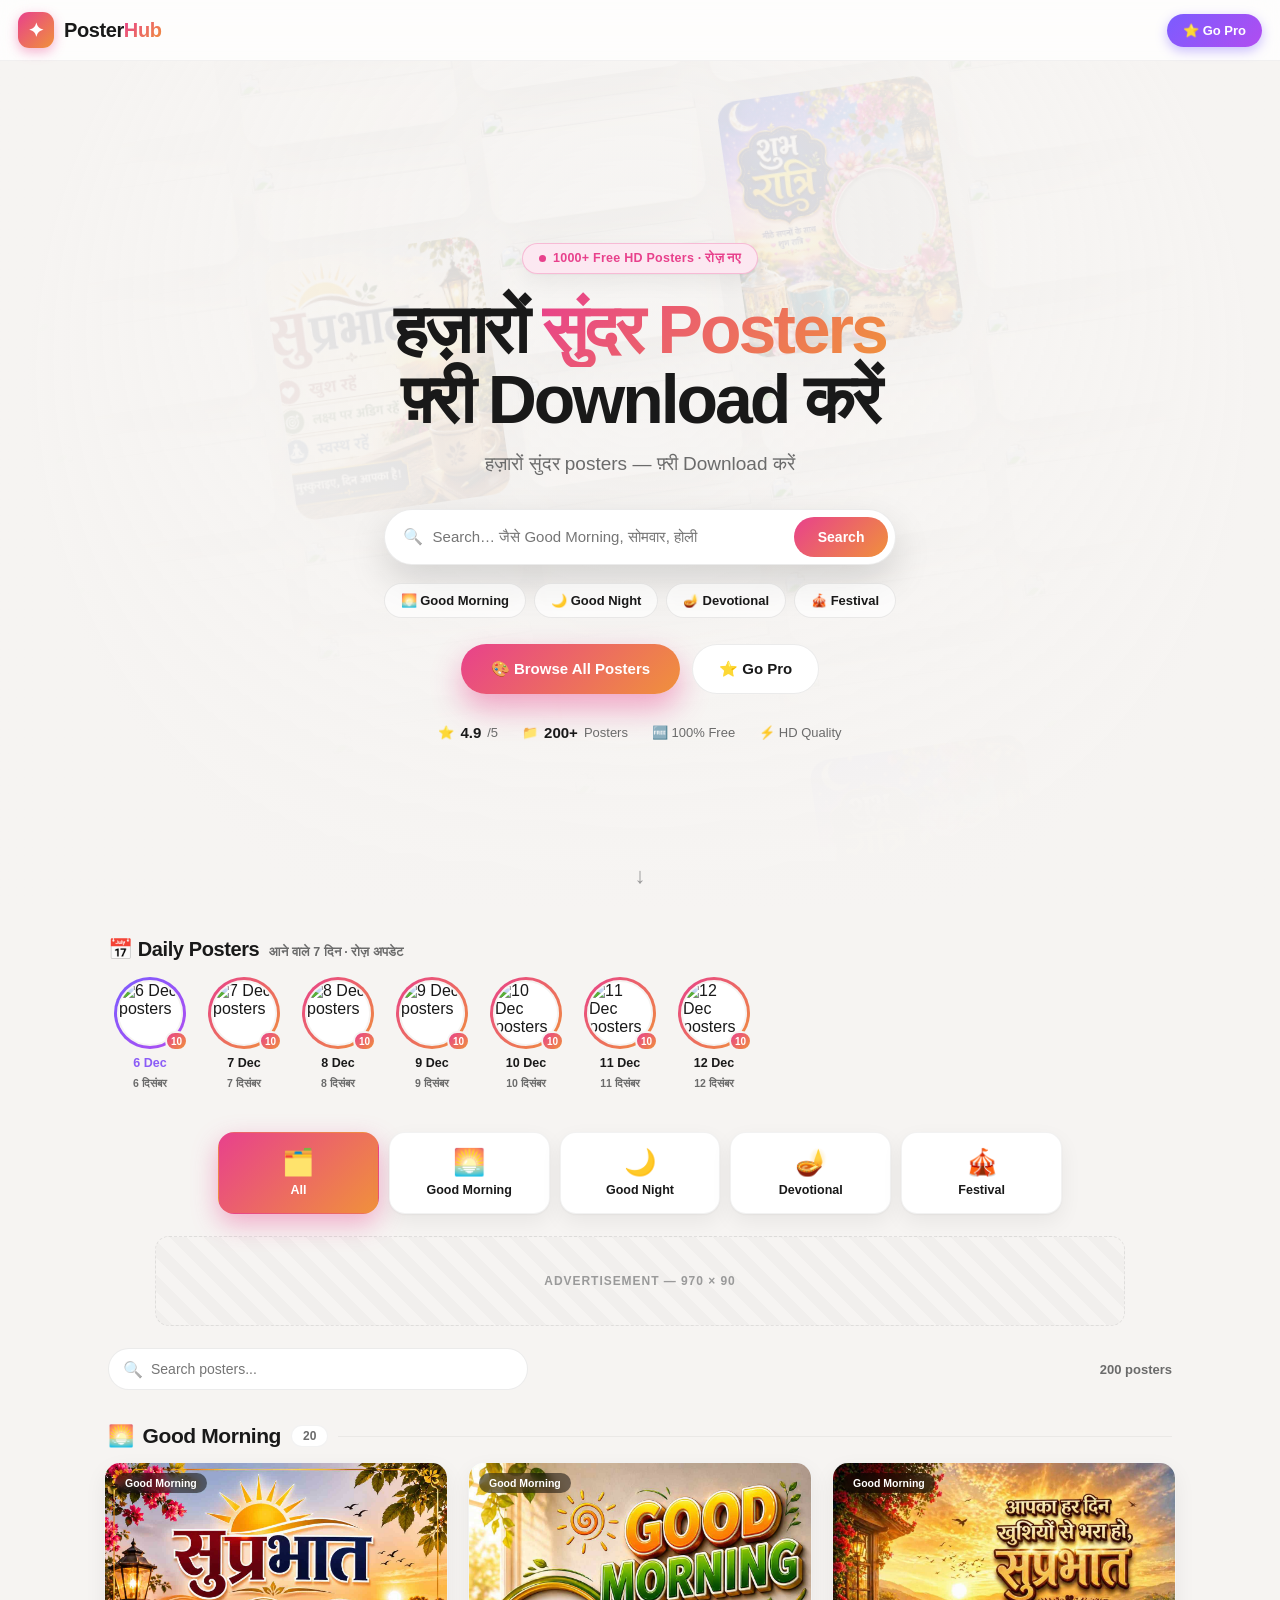
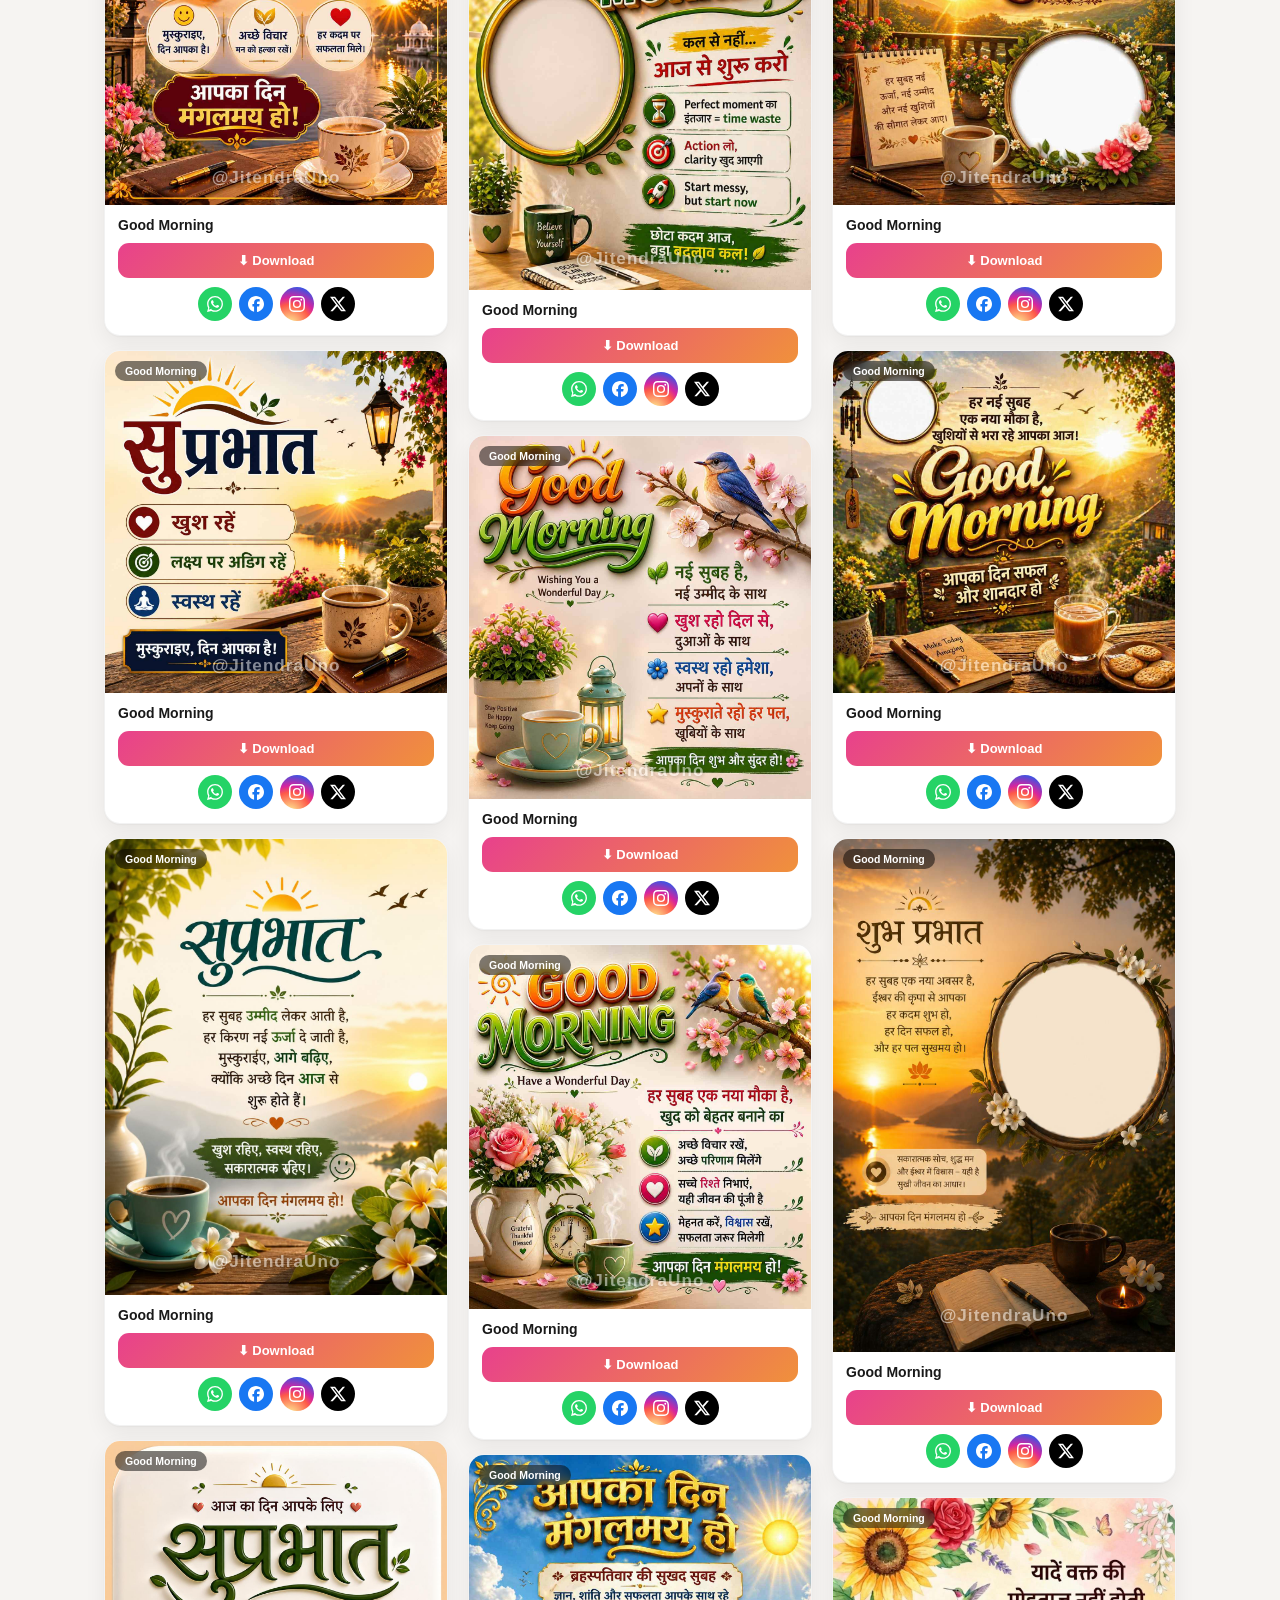
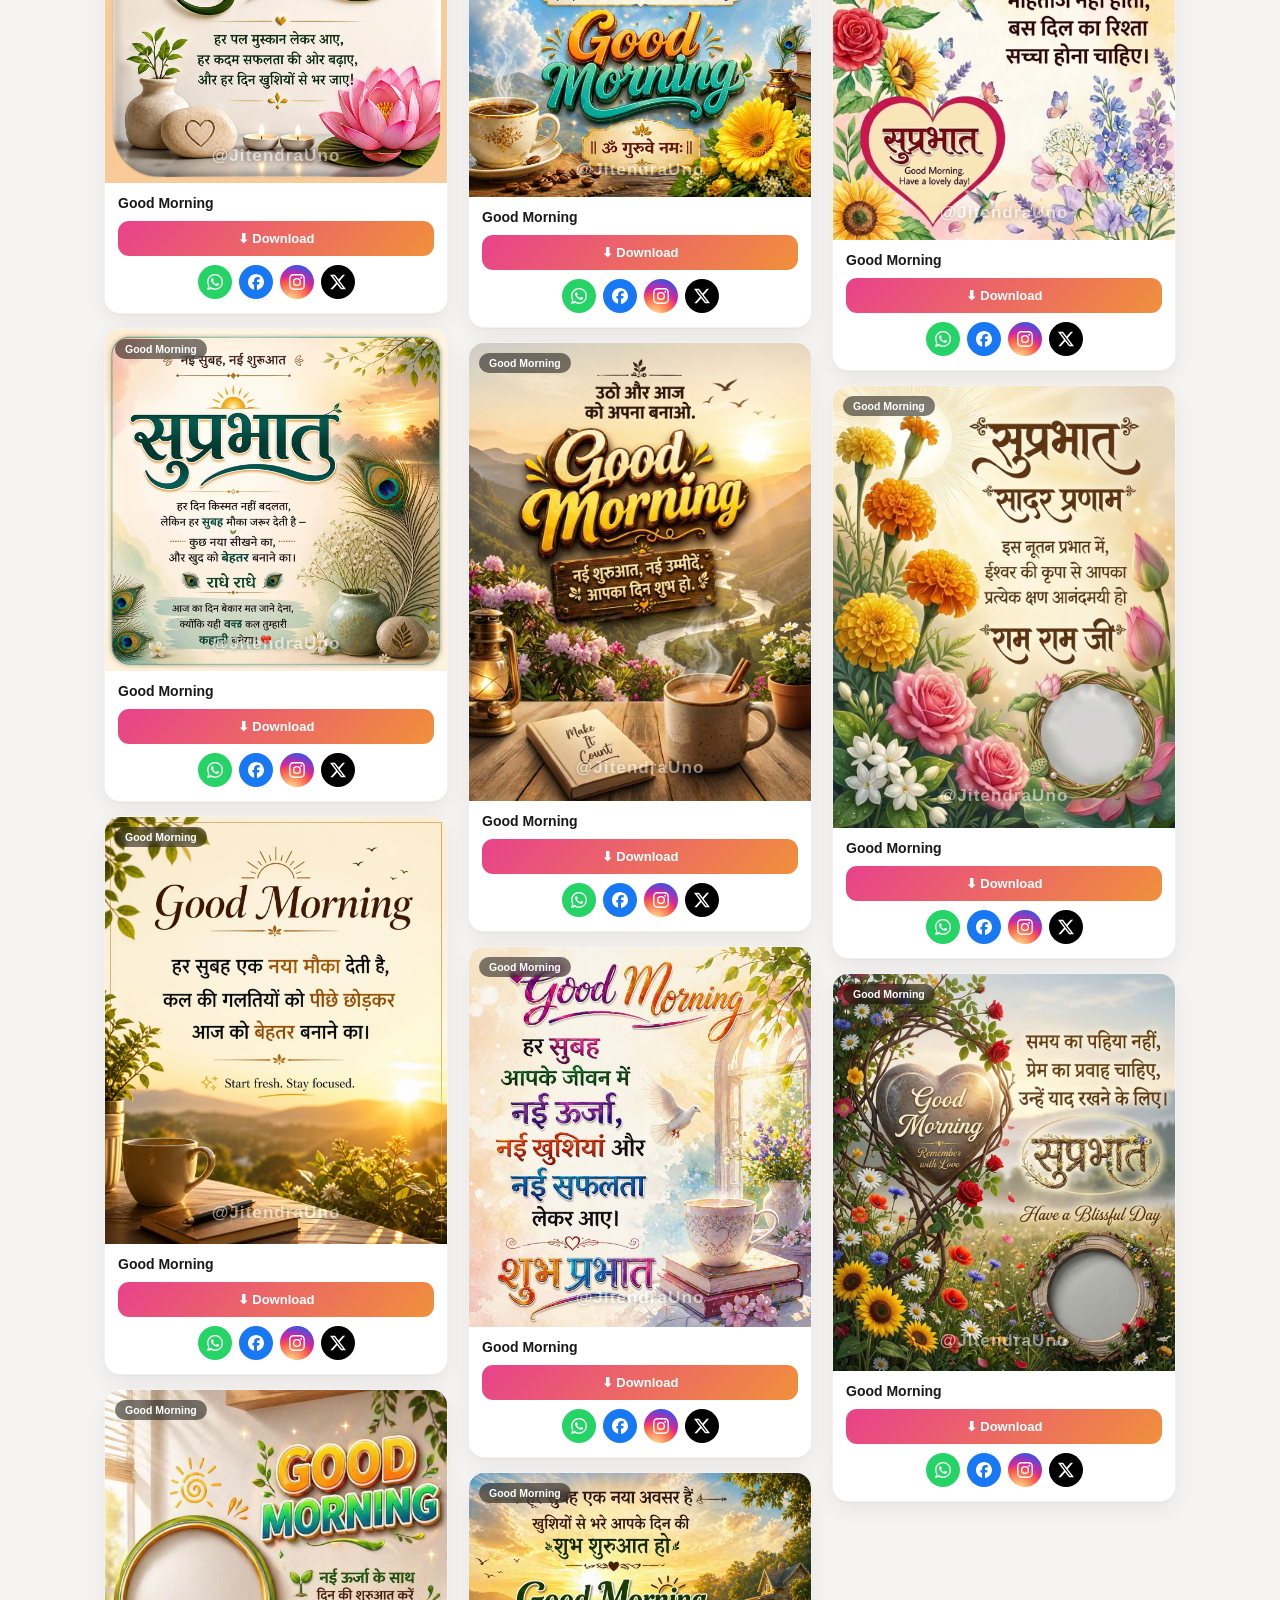
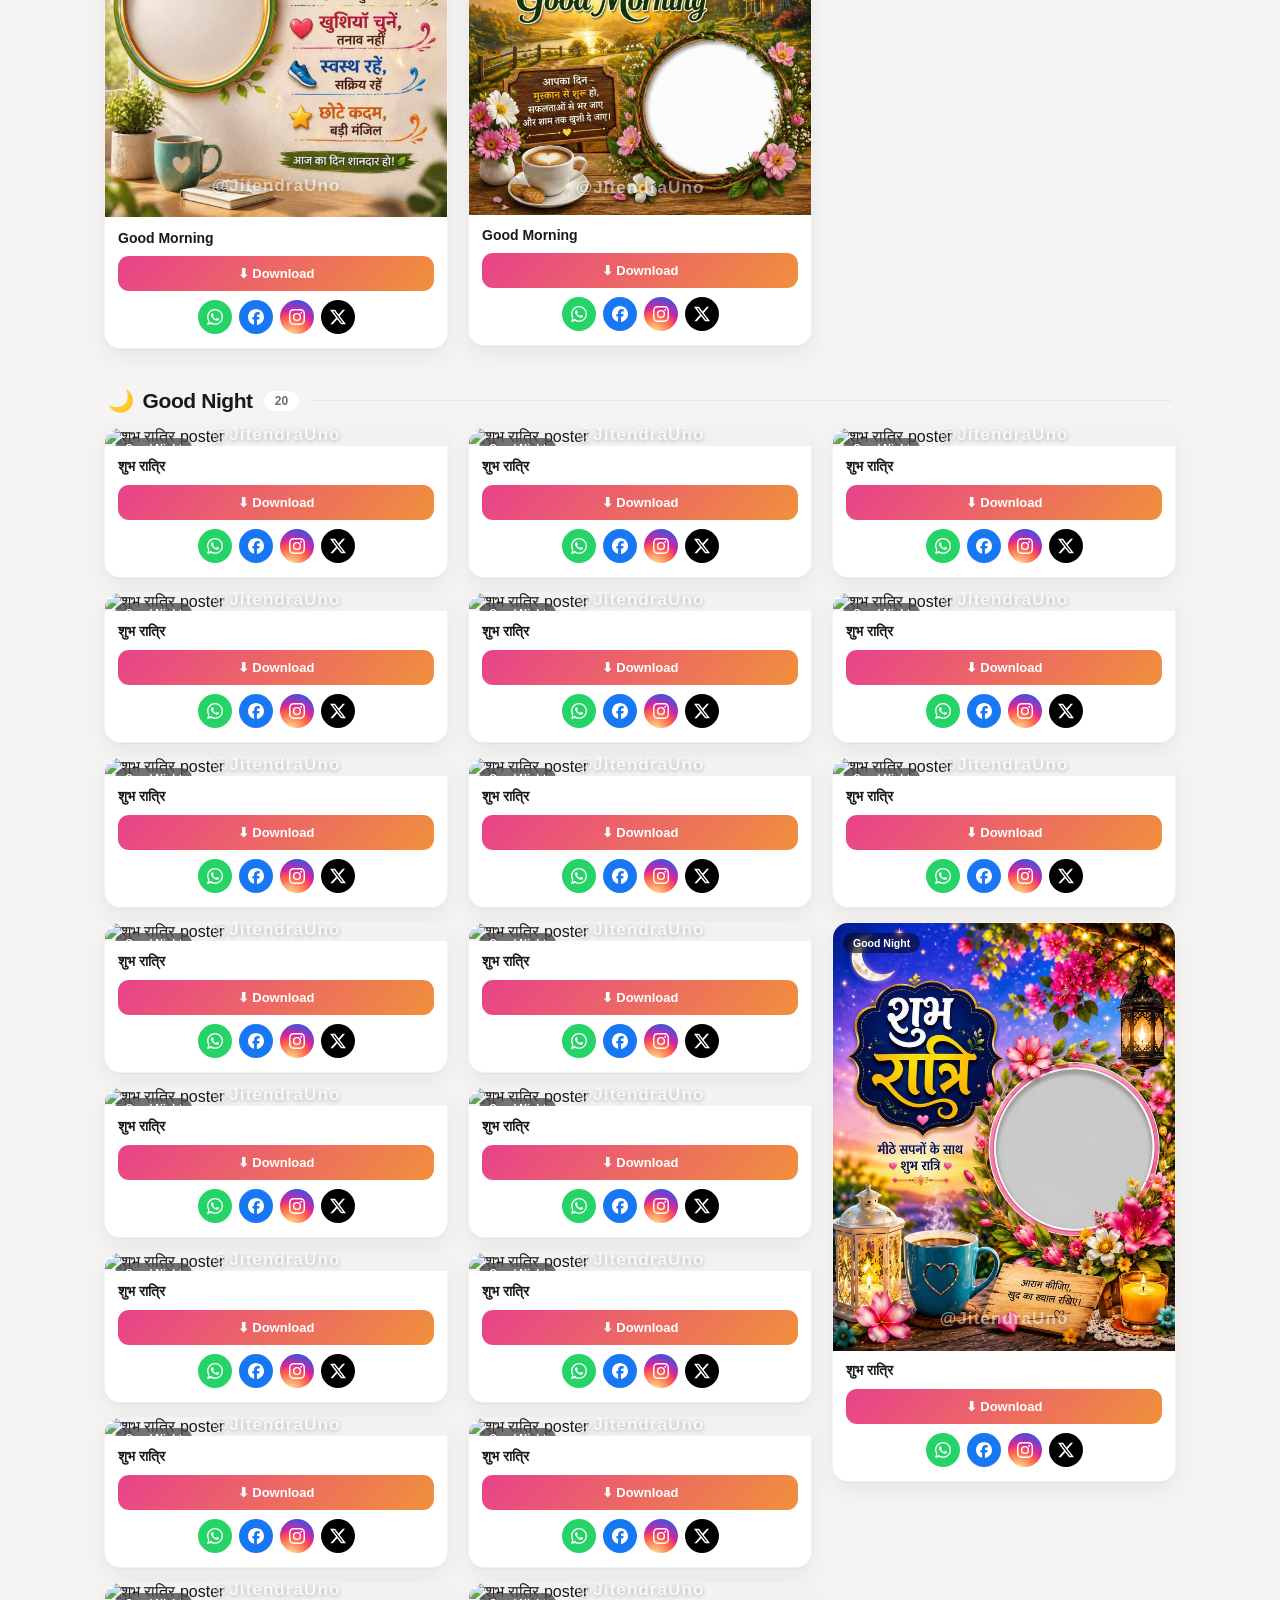
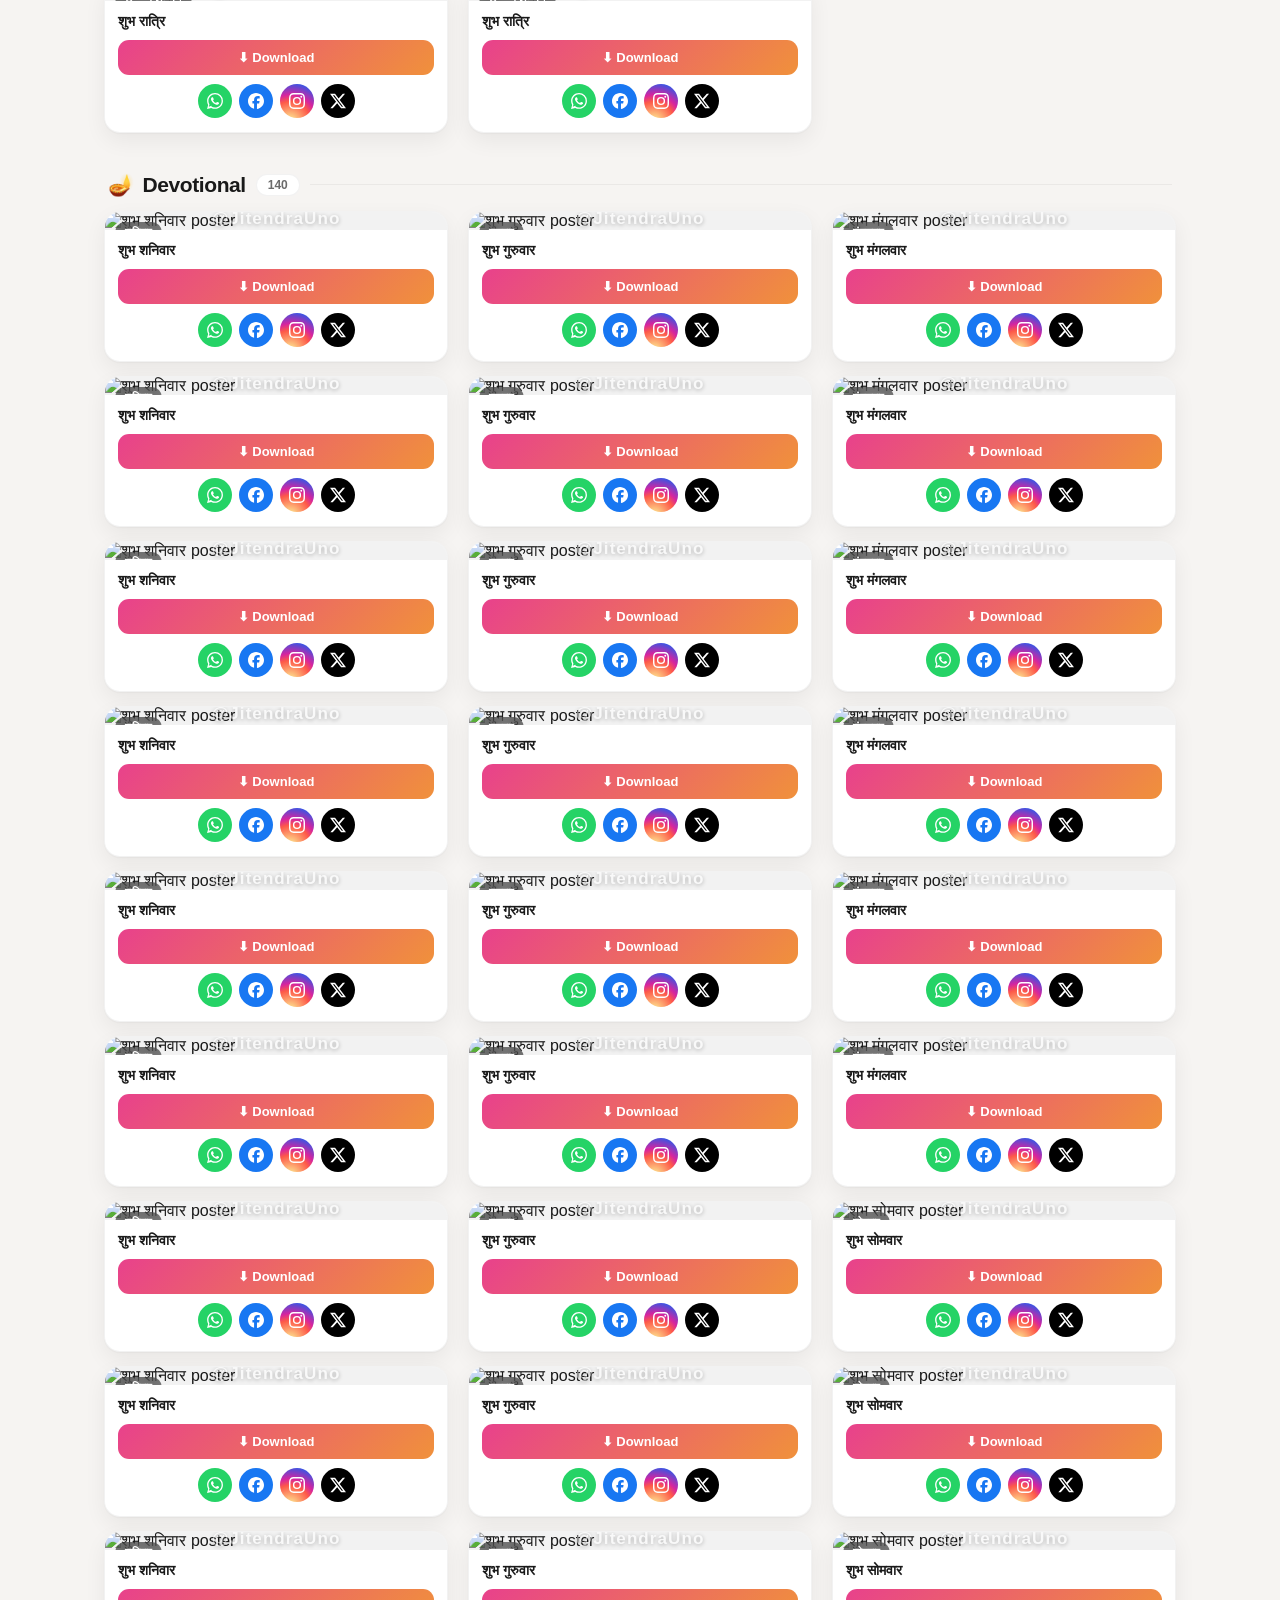
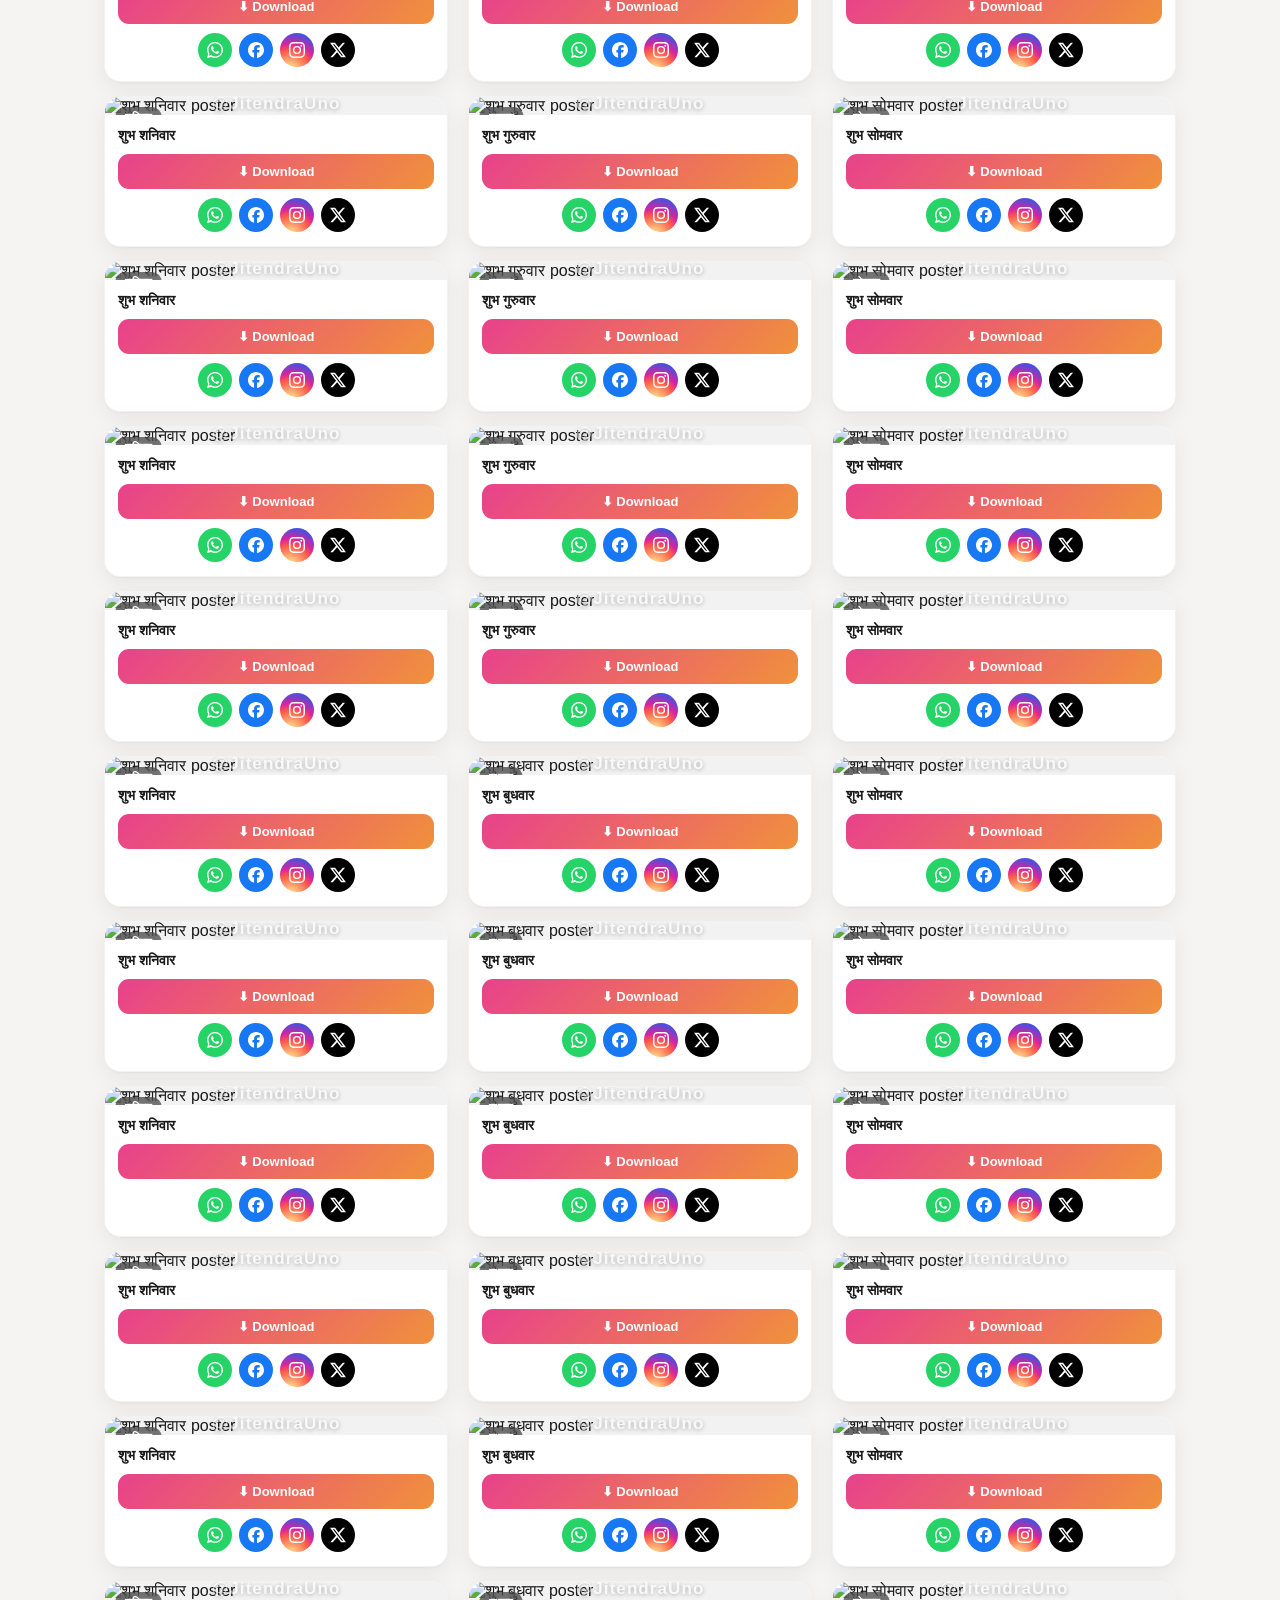
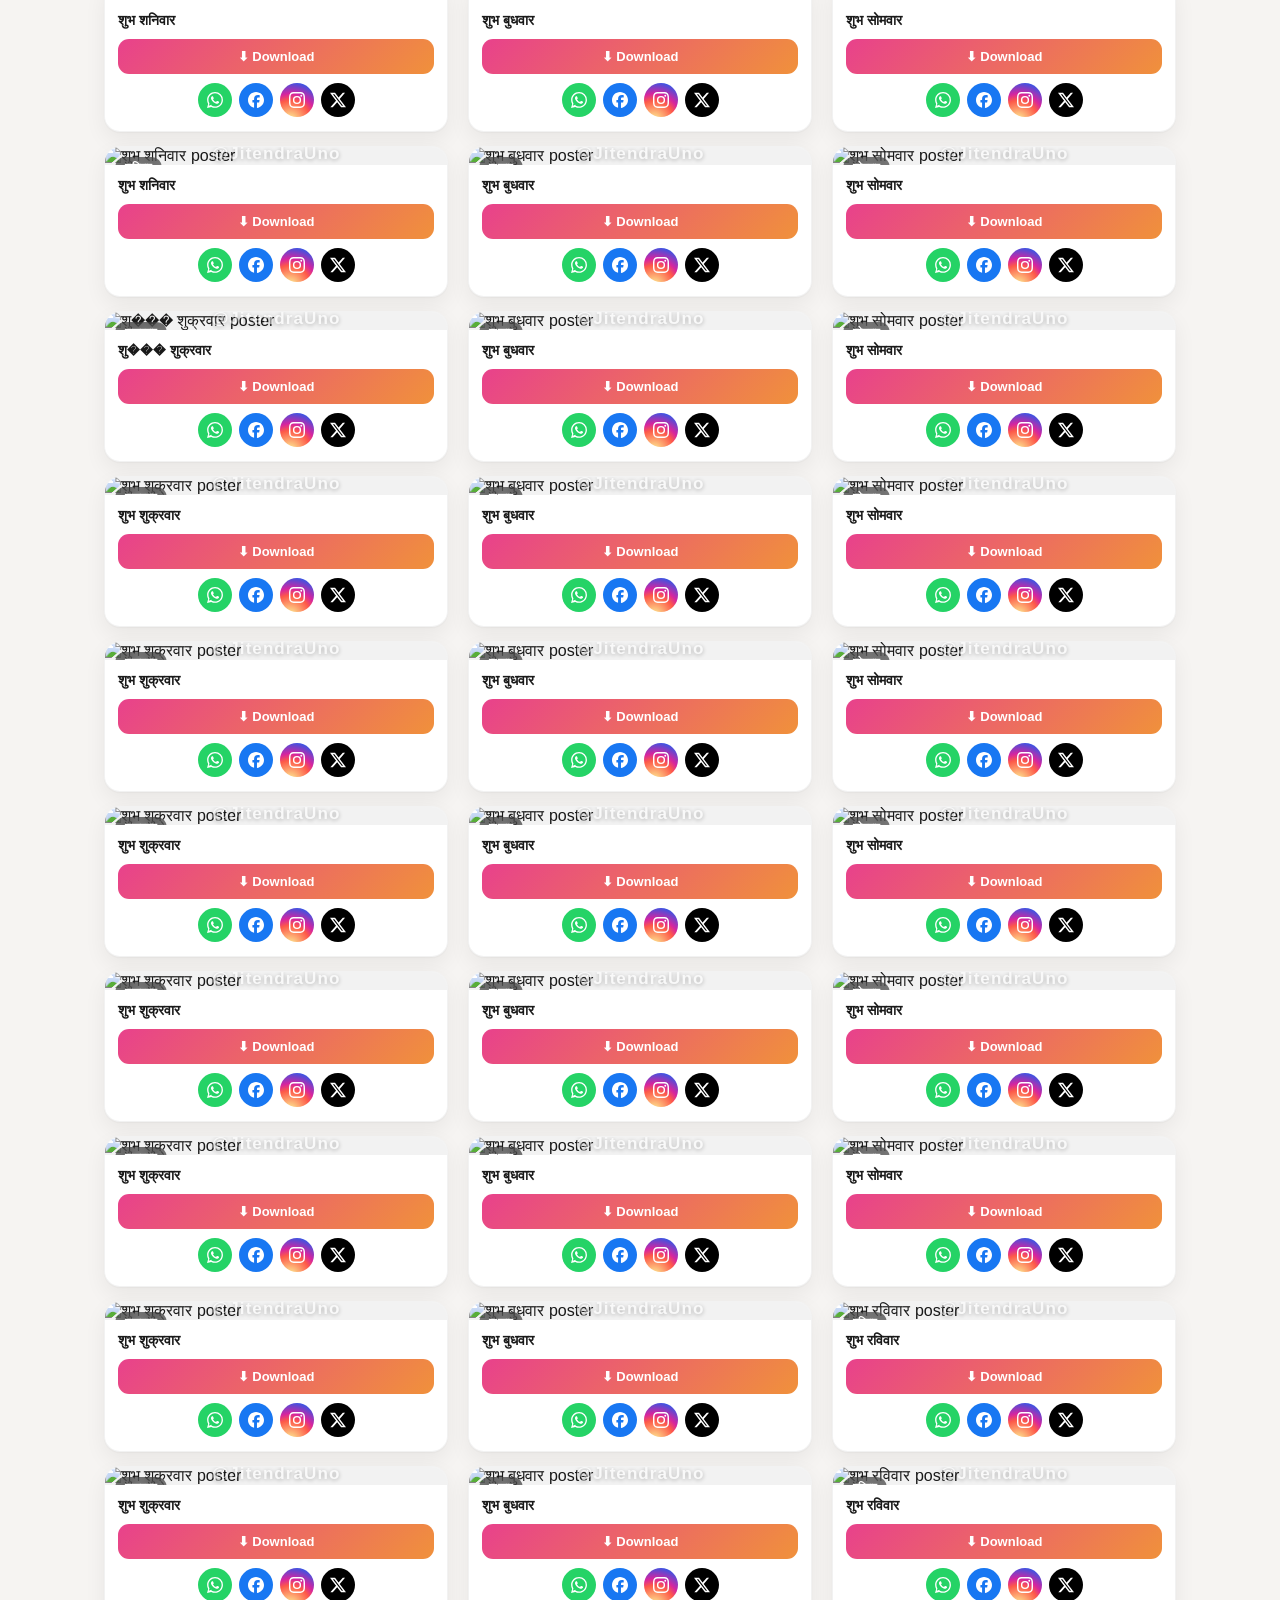
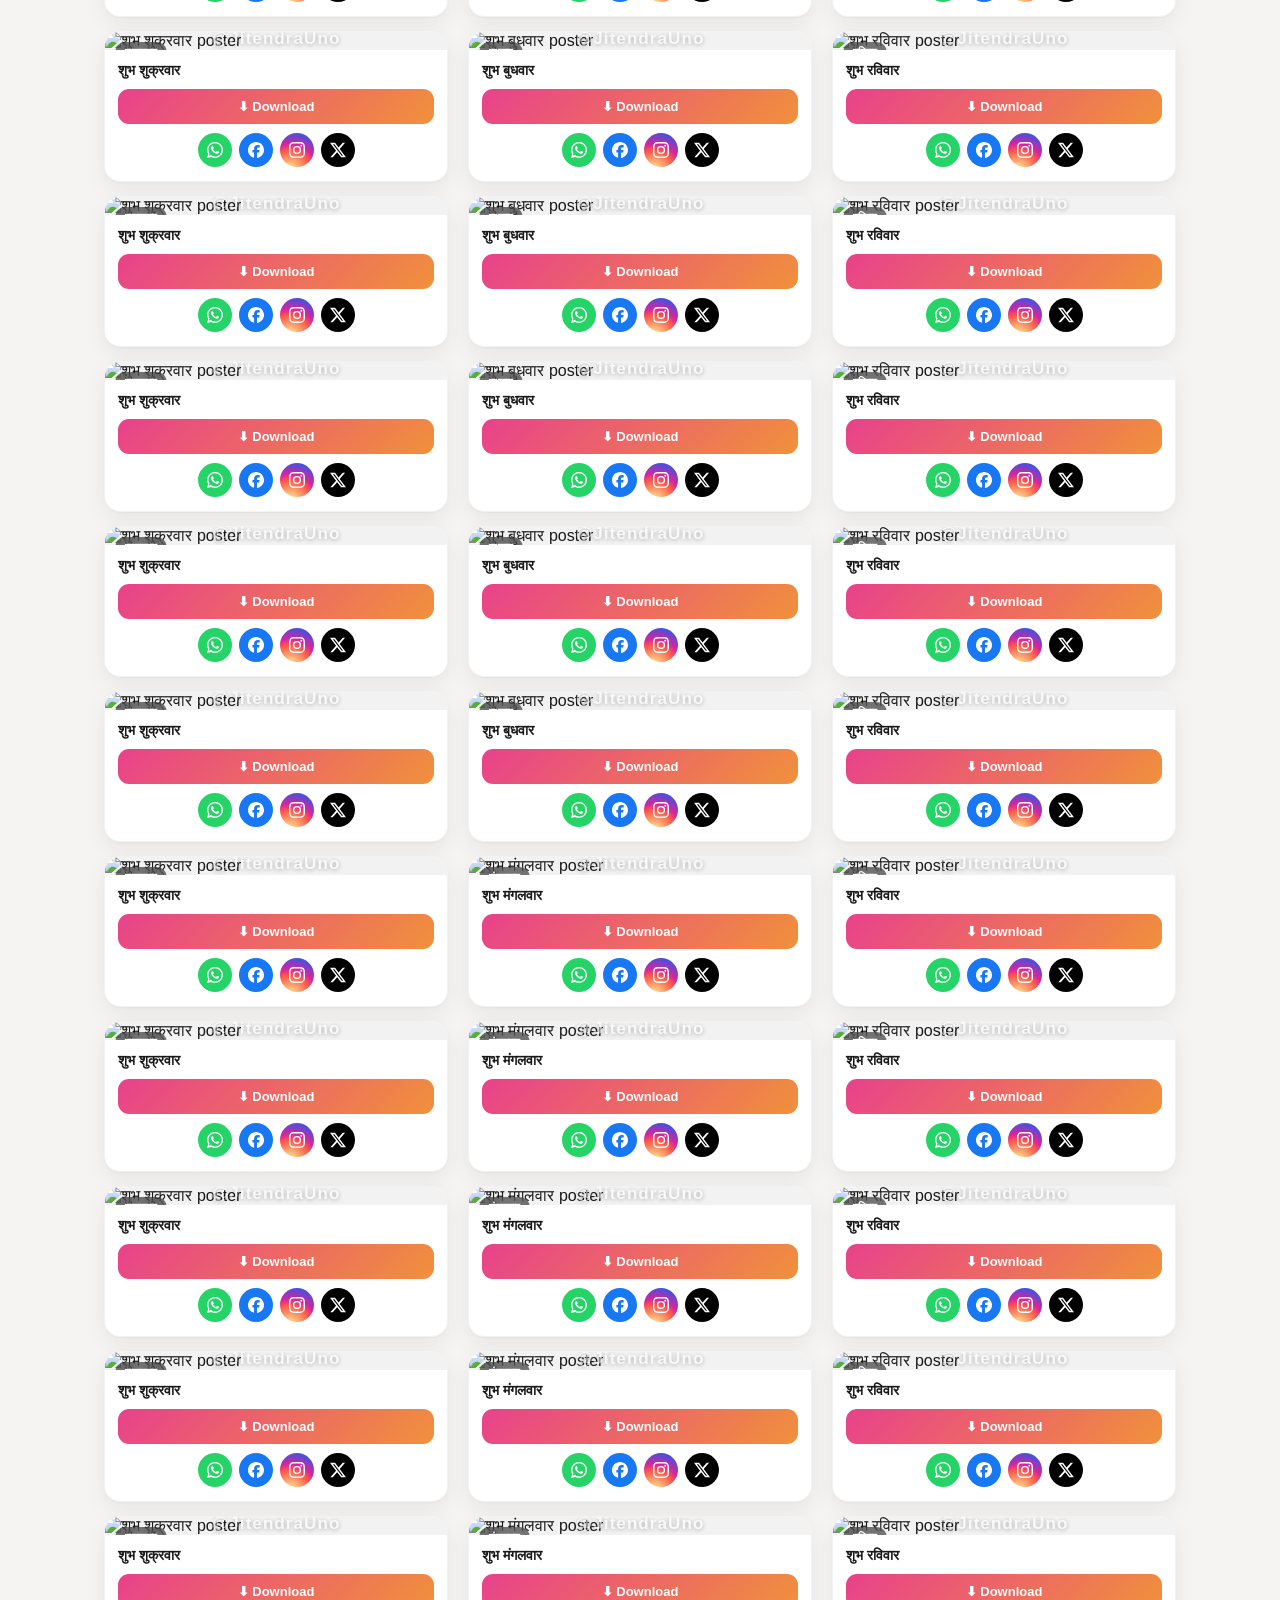
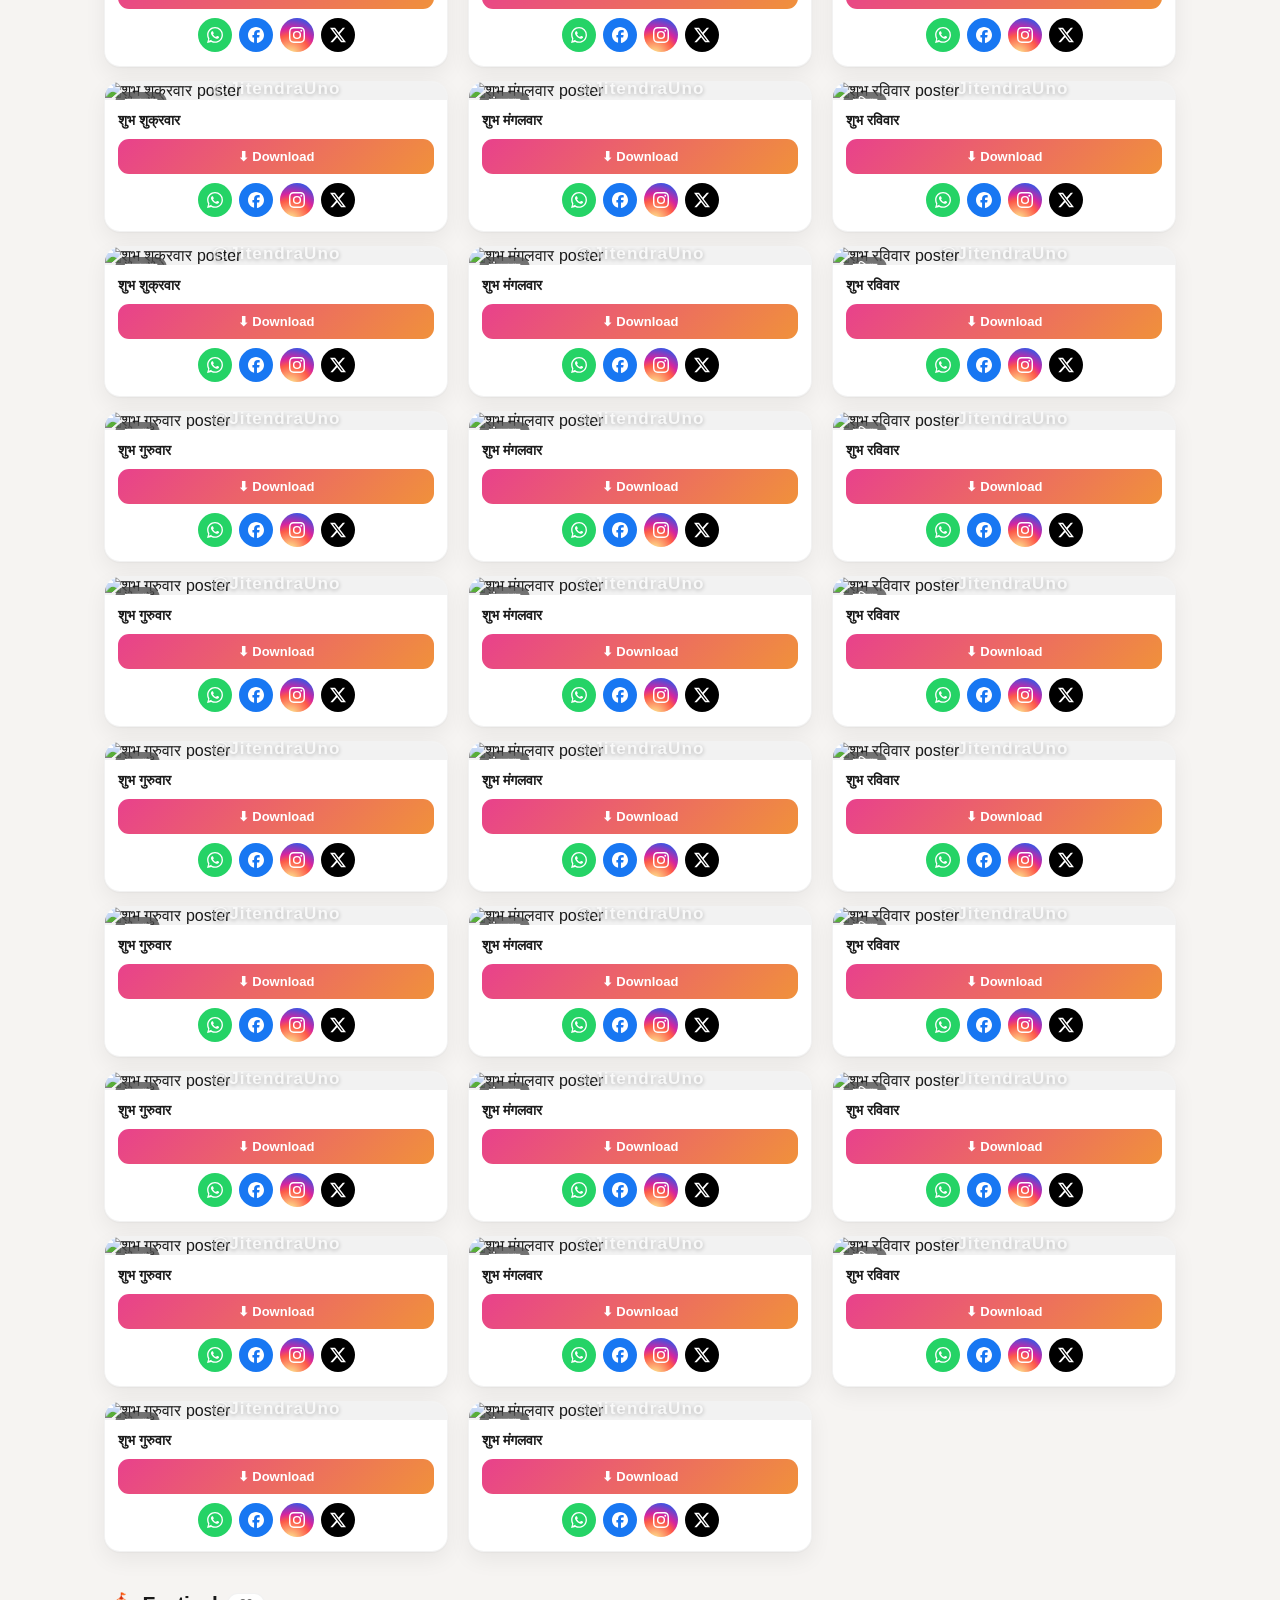
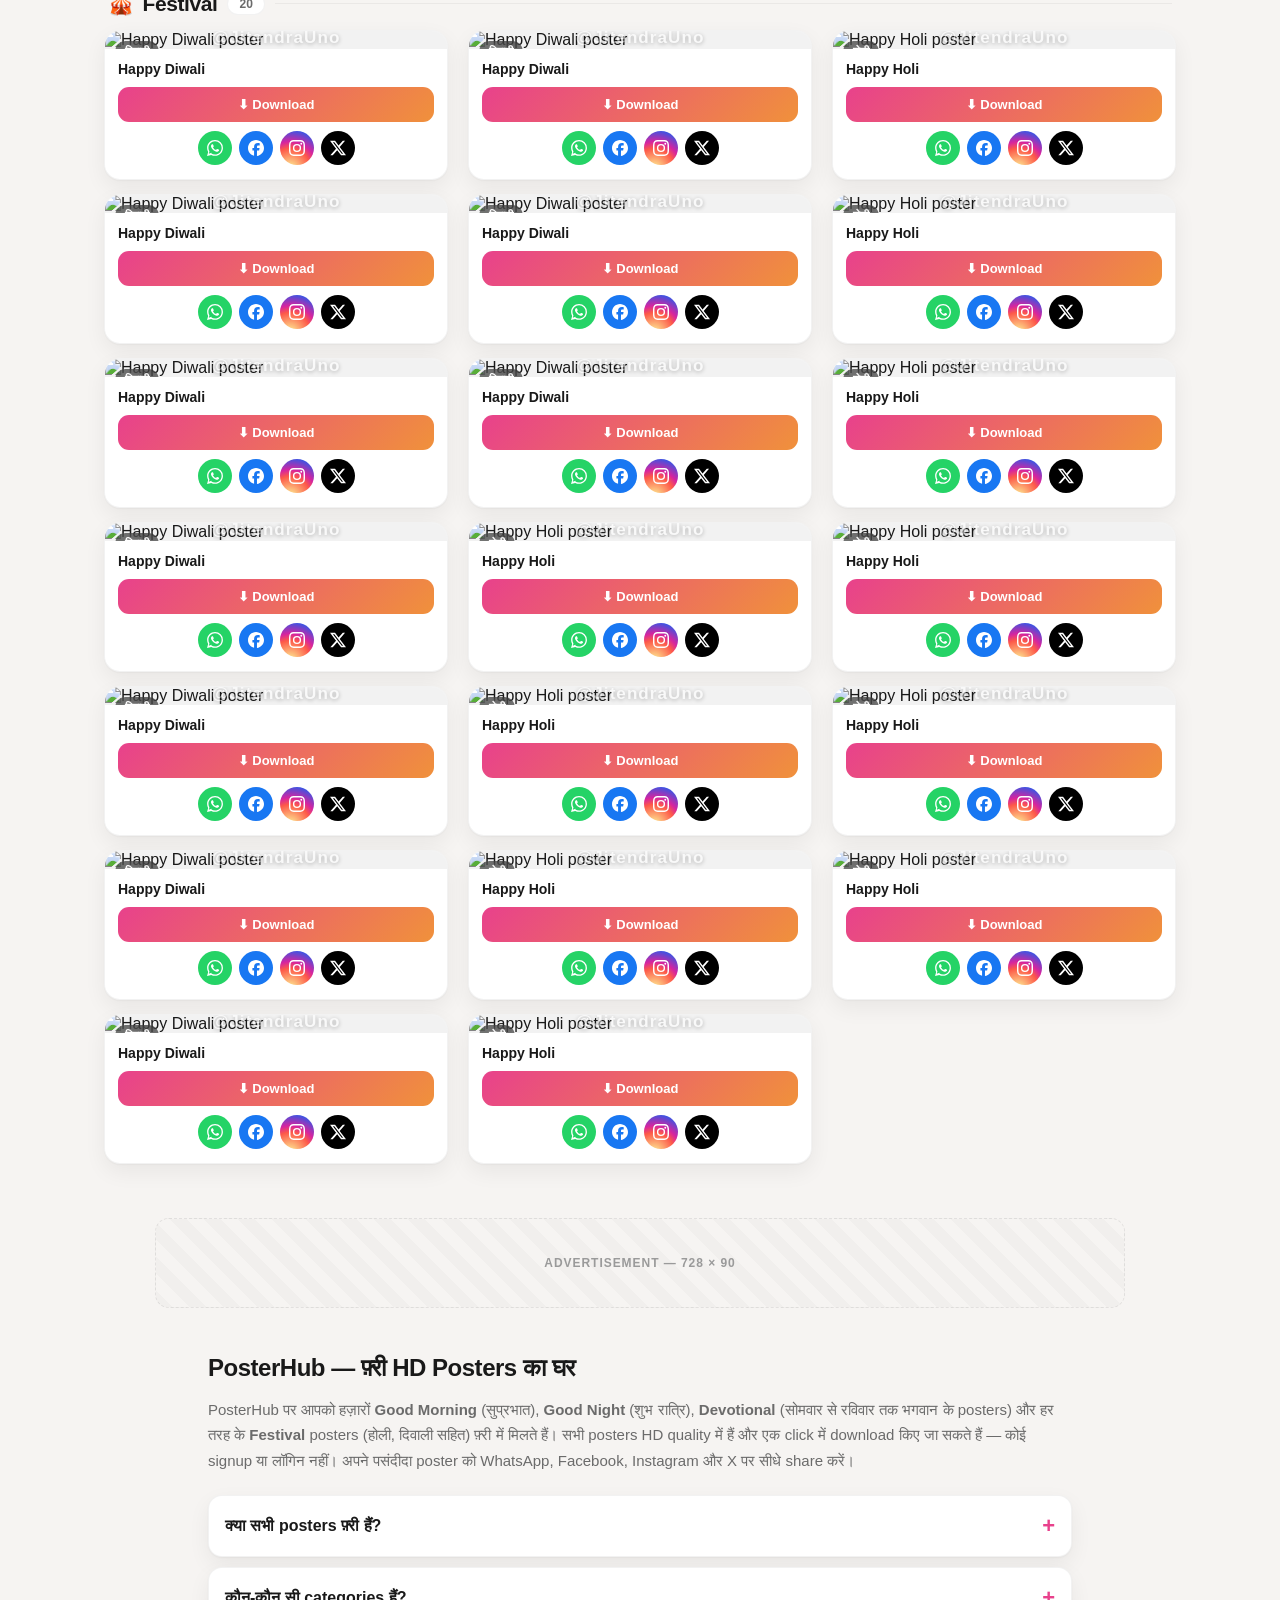
==== commit 76ba122f: "Add files via upload" ====
--- a/index.html
+++ b/index.html
@@ -264,7 +264,7 @@
 
   <header class="hdr">
     <a class="brand" href="#"><span class="logo">✦</span><span>Poster<span class="accent">Hub</span></span></a>
-    <a class="pro-btn" href="pro/index.html">⭐ Go Pro</a>
+    <a class="pro-btn" href="pro.html">⭐ Go Pro</a>
   </header>
 
   <section class="hero">
@@ -503,7 +503,7 @@
     const title='📅 '+label+(day&&day.label?' · '+day.label:'');
     const items=(day && day.posters) ? day.posters.map(function(p){ return {file:p.file, title:p.title, folder:base+'/'+key, subLabel:(day.label||label)}; }) : [];
     current={ key:'__daily__', _dailyTitle:title };
-    POOL=items;
+    POOL=items.reverse(); // latest सबसे ऊपर
     page=1;
     render();
     document.getElementById('content').scrollIntoView({behavior:'smooth', block:'start'});
@@ -557,7 +557,7 @@
     } else {
       (current.posters||[]).forEach(p=> raw.push({...p, folder:current.folder, subLabel:current.label}));
     }
-    POOL = shuffle(raw);
+    POOL = raw.reverse(); // latest (सबसे नई) सबसे ऊपर
     page = 1;
     render();
   }
@@ -612,7 +612,7 @@
     const c=document.getElementById('content');
     let html=''; let total=0;
     DATA.categories.forEach(cat=>{
-      let items=shuffle(catItems(cat));
+      let items=catItems(cat).reverse(); // latest सबसे ऊपर
       if(q) items=items.filter(p=>matchQ(p,q));
       if(!items.length) return;
       total+=items.length;
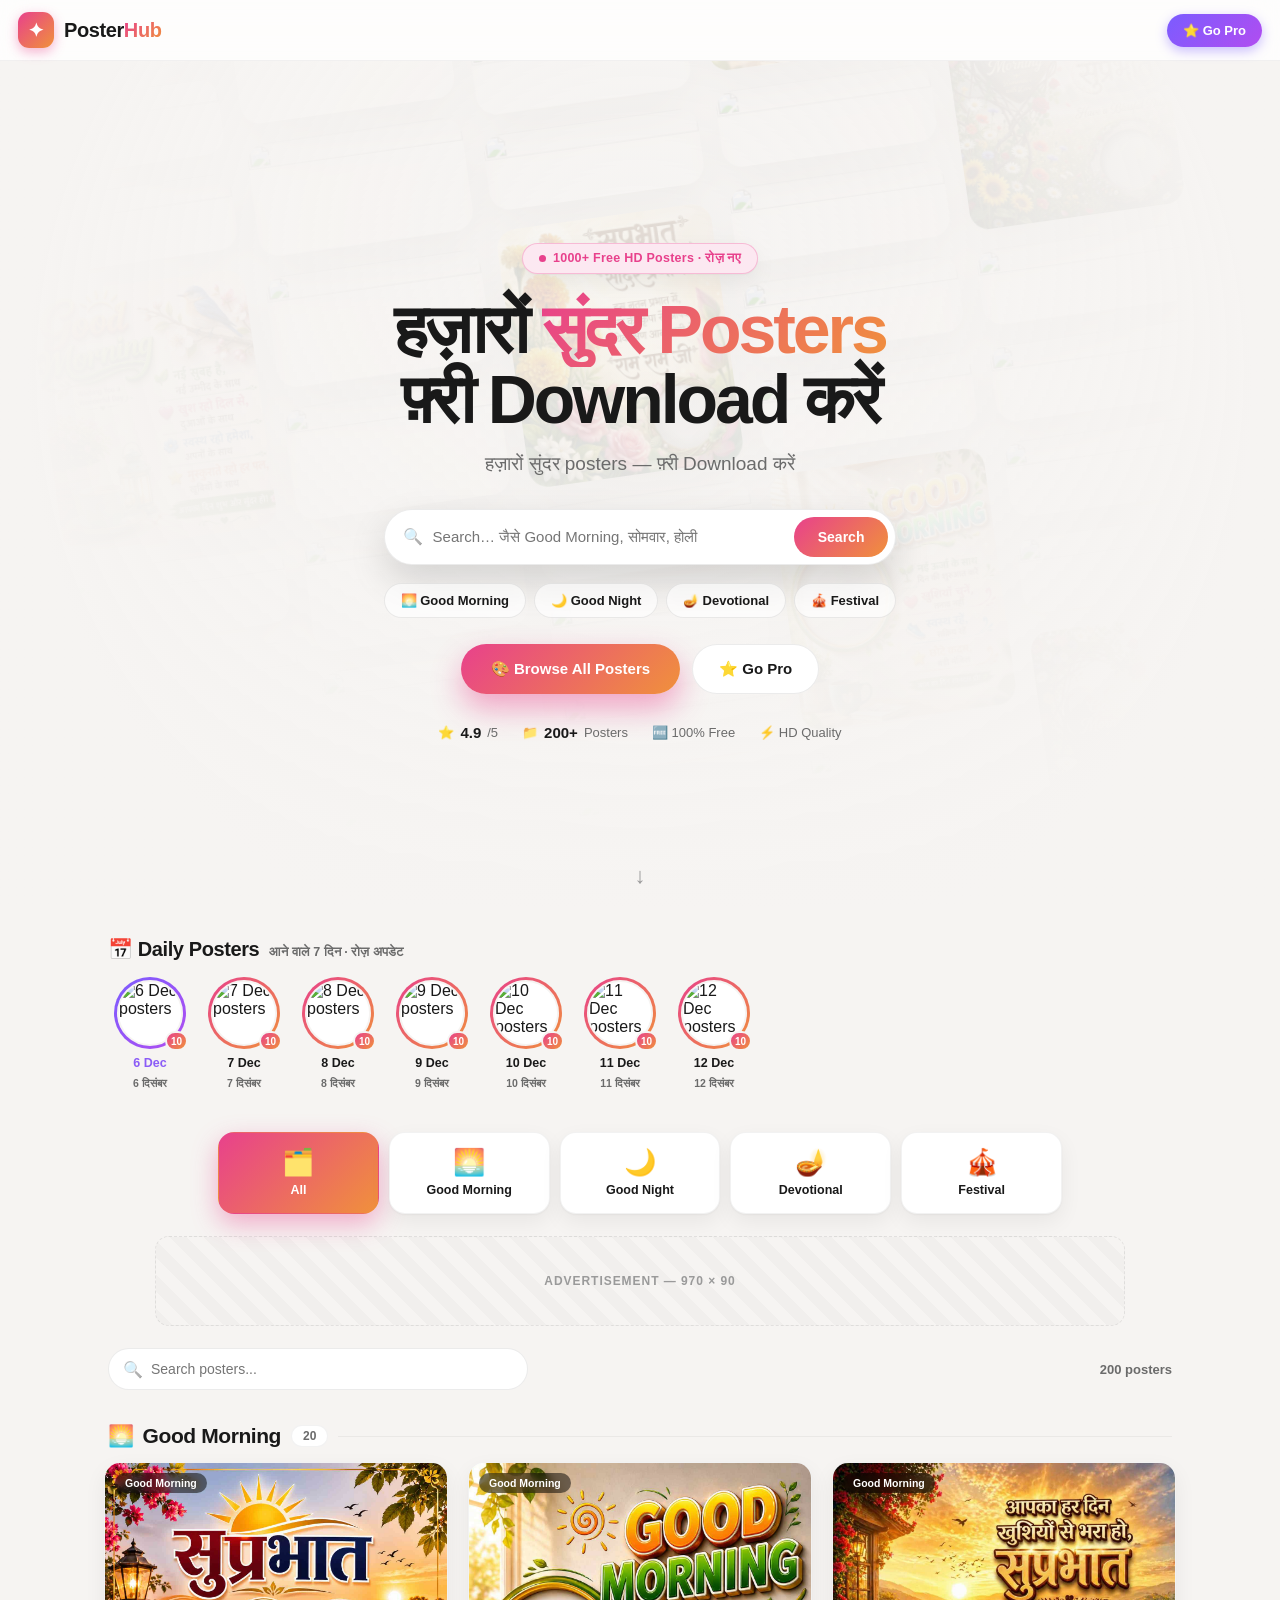
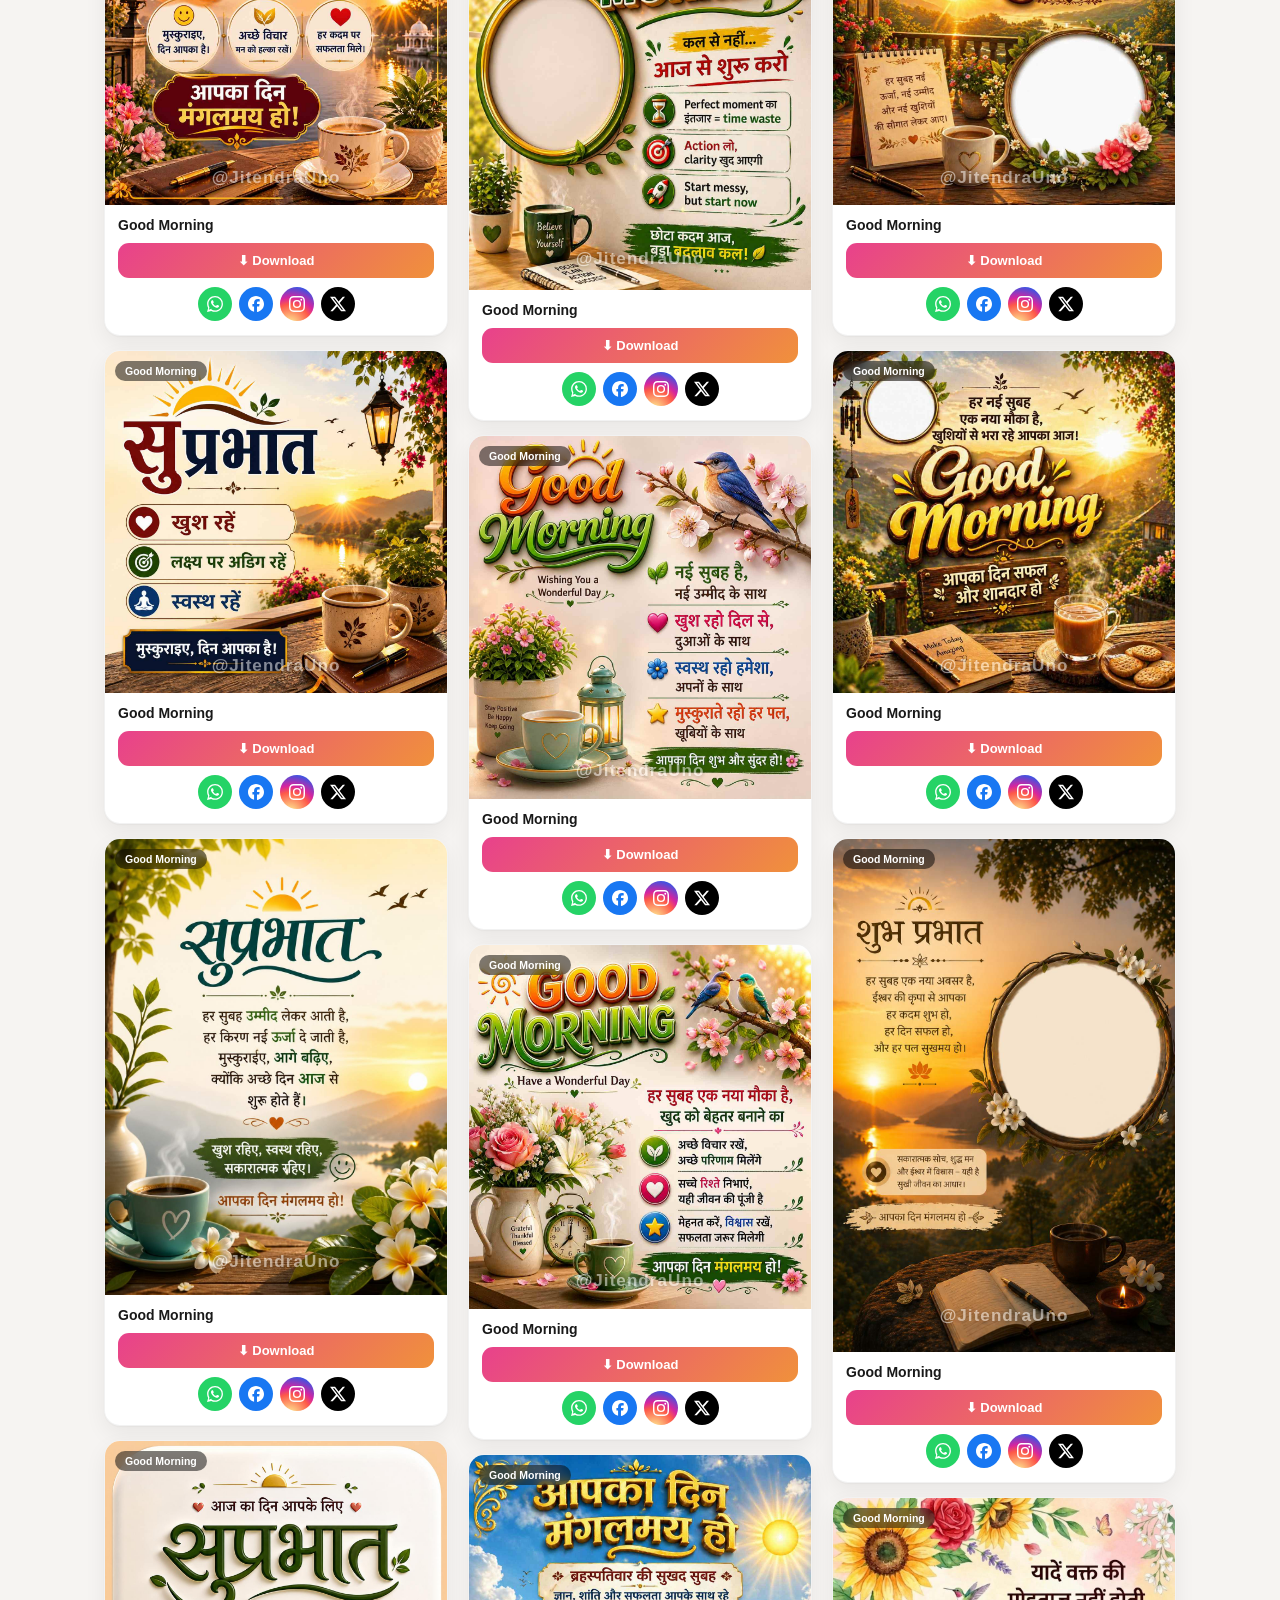
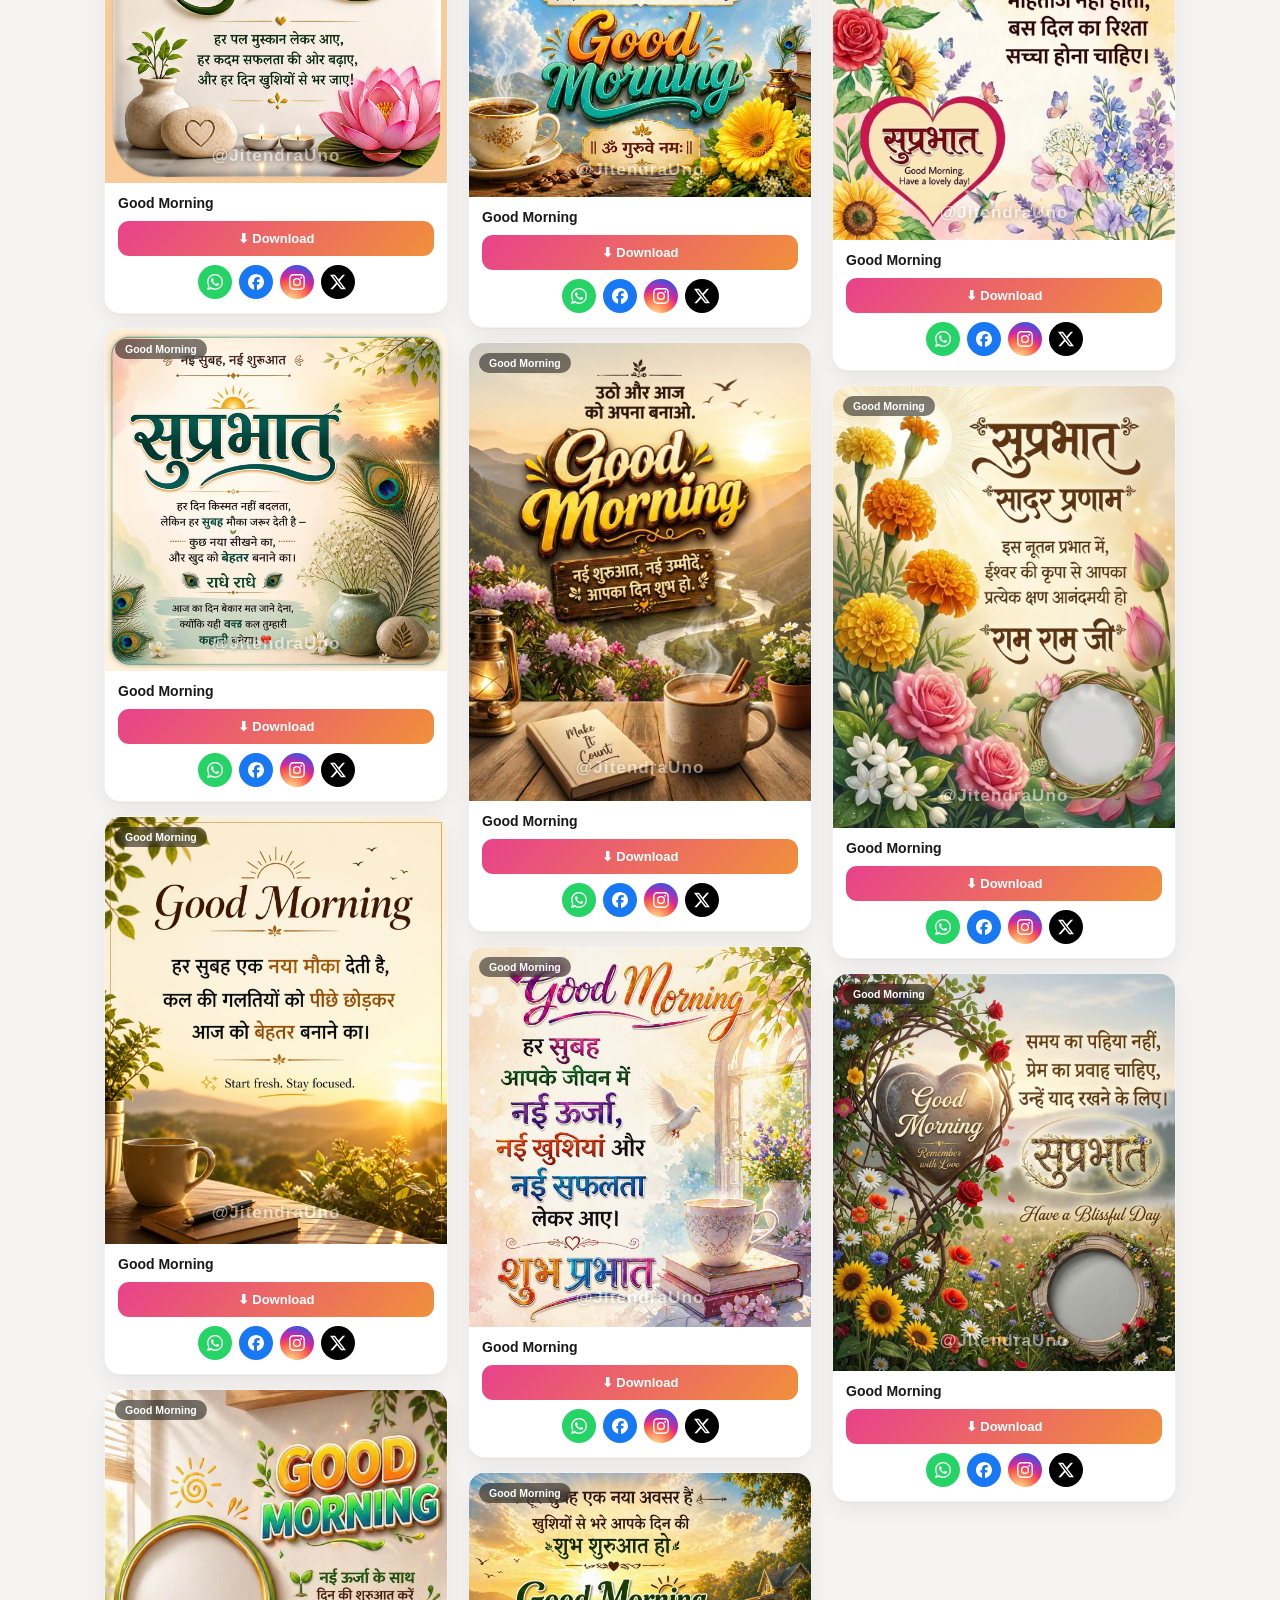
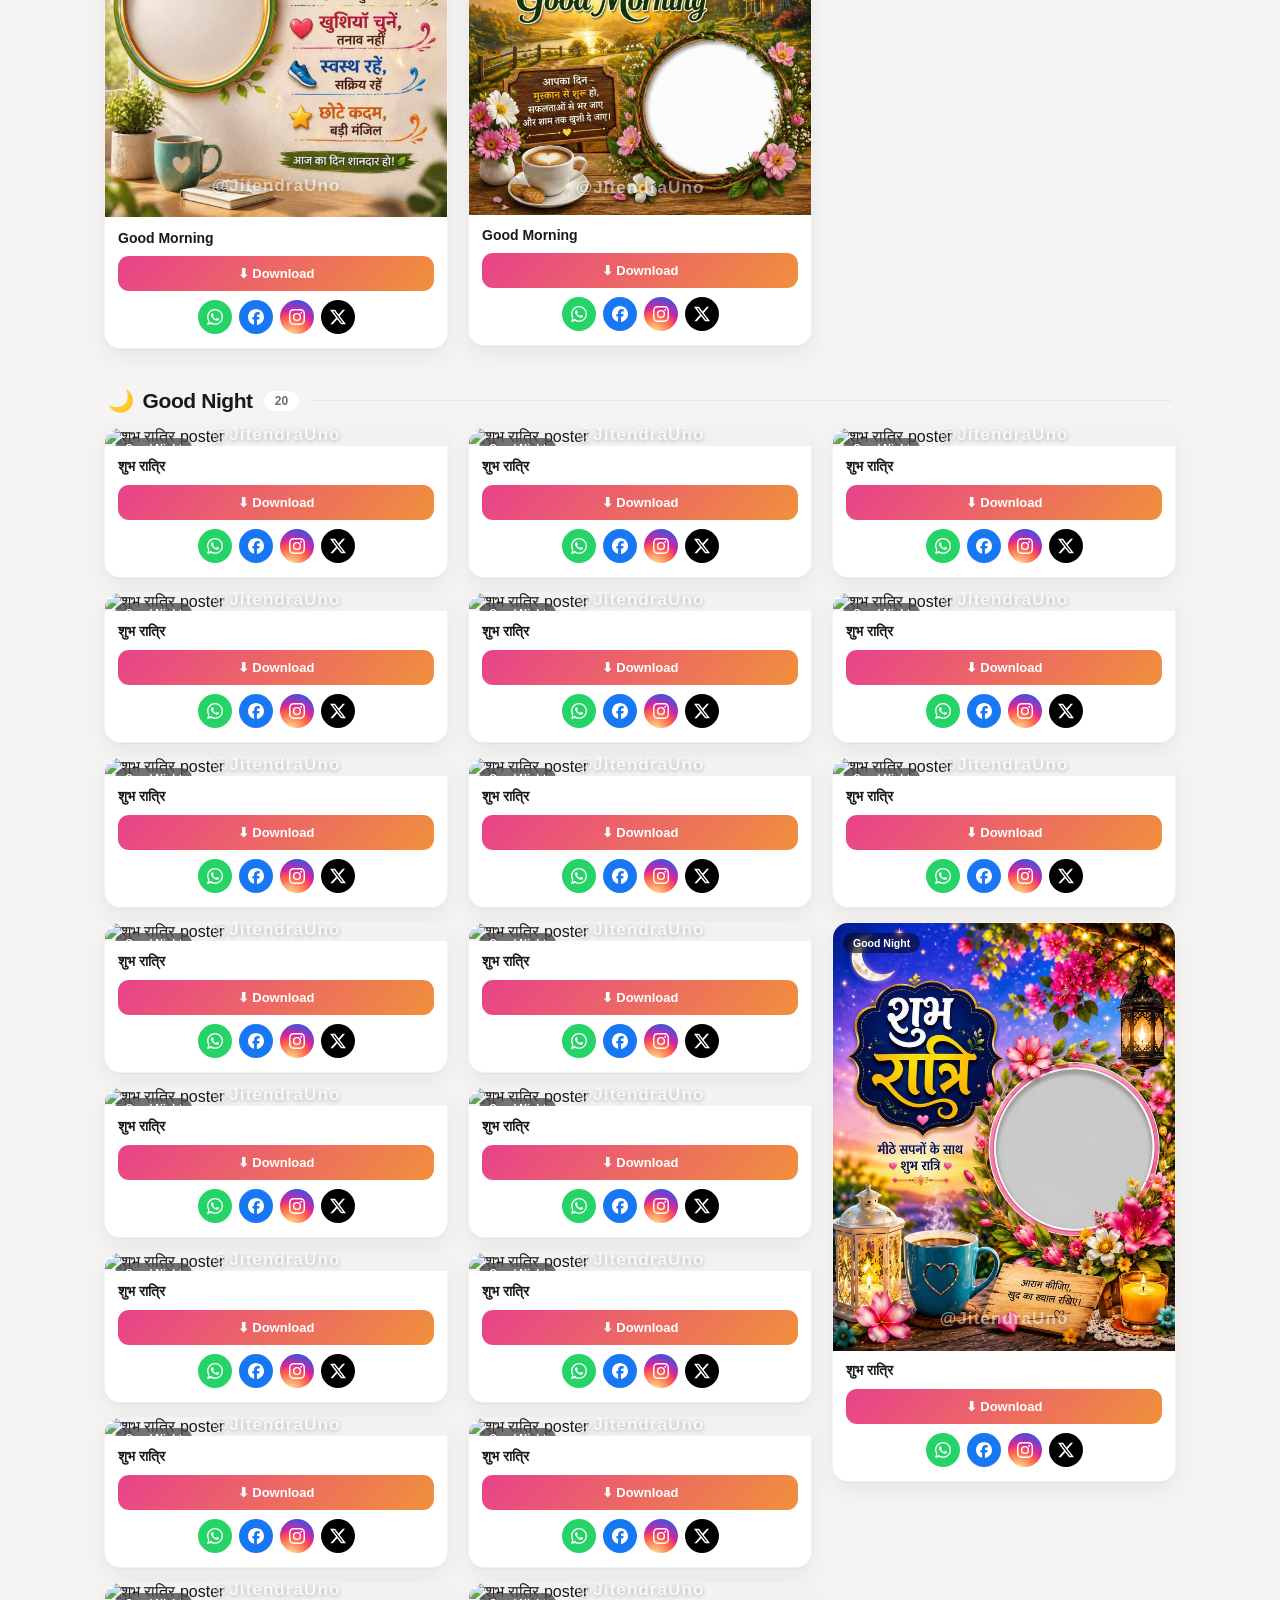
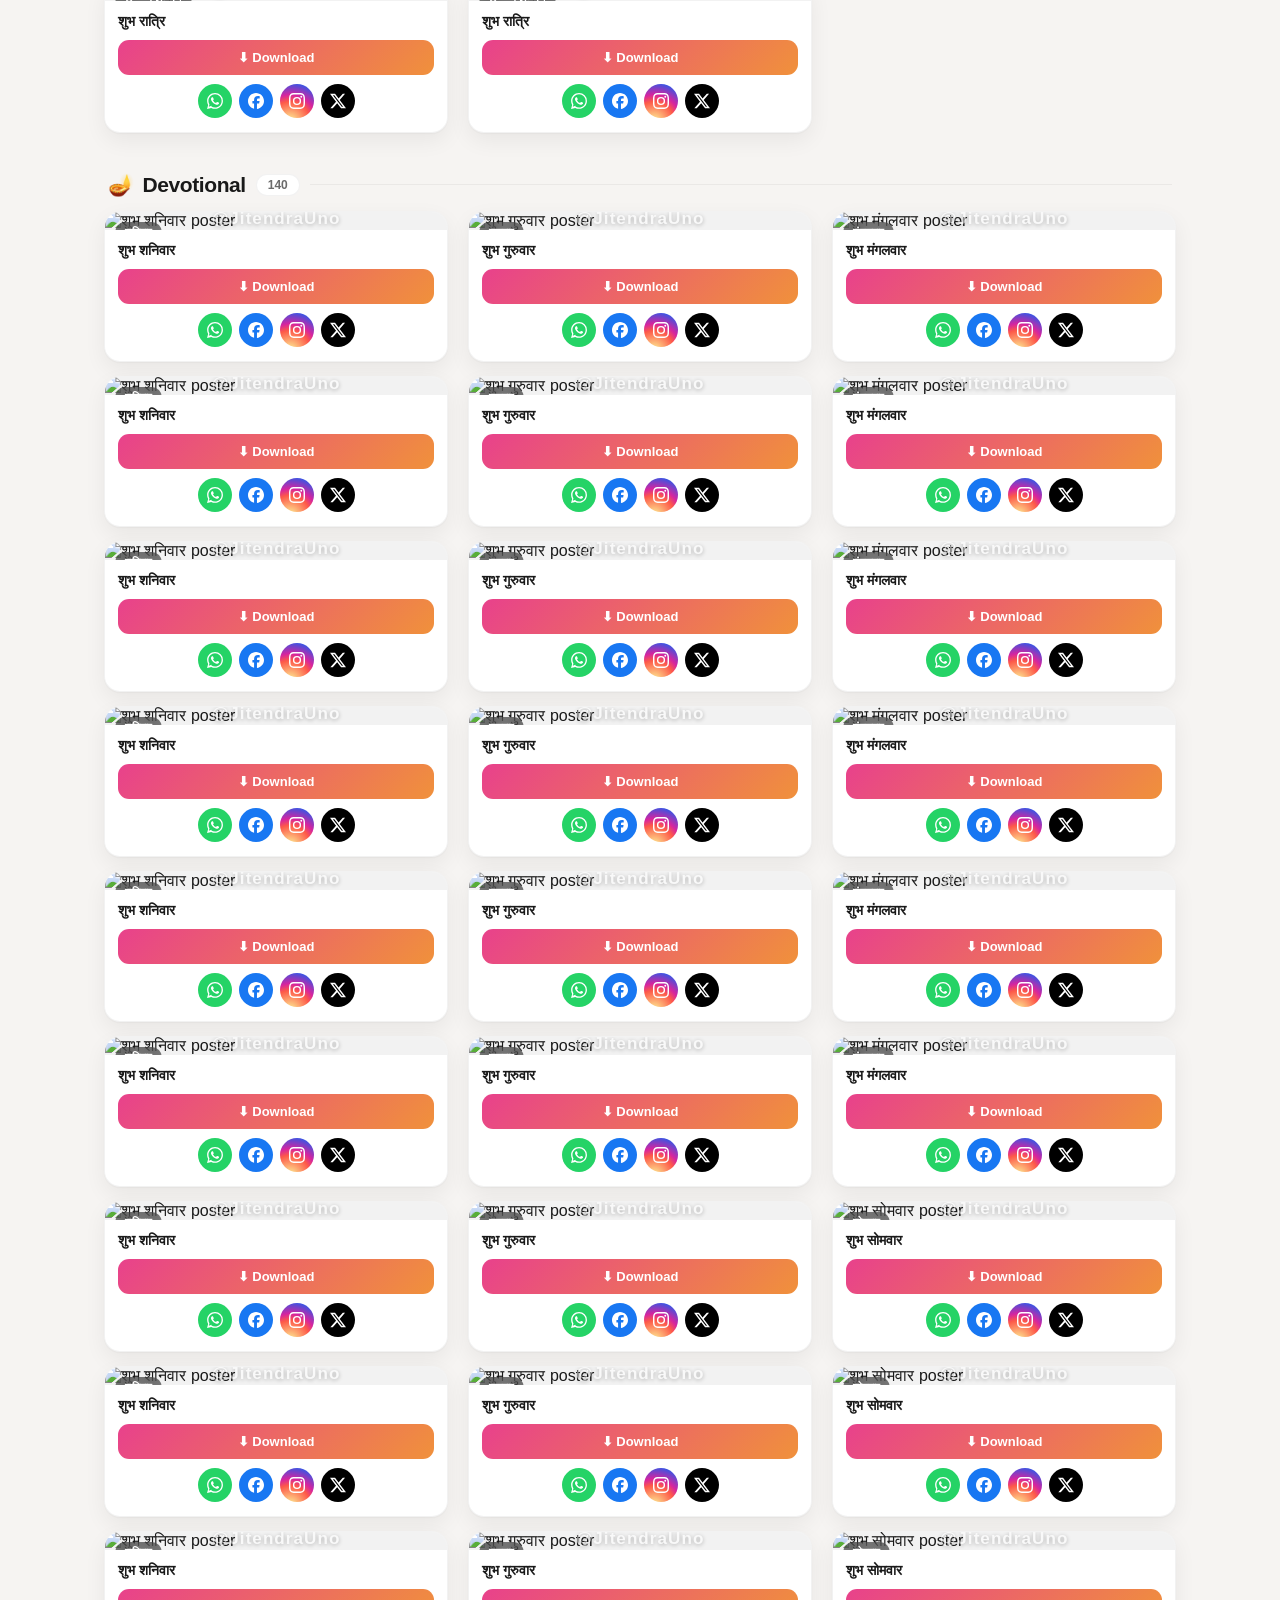
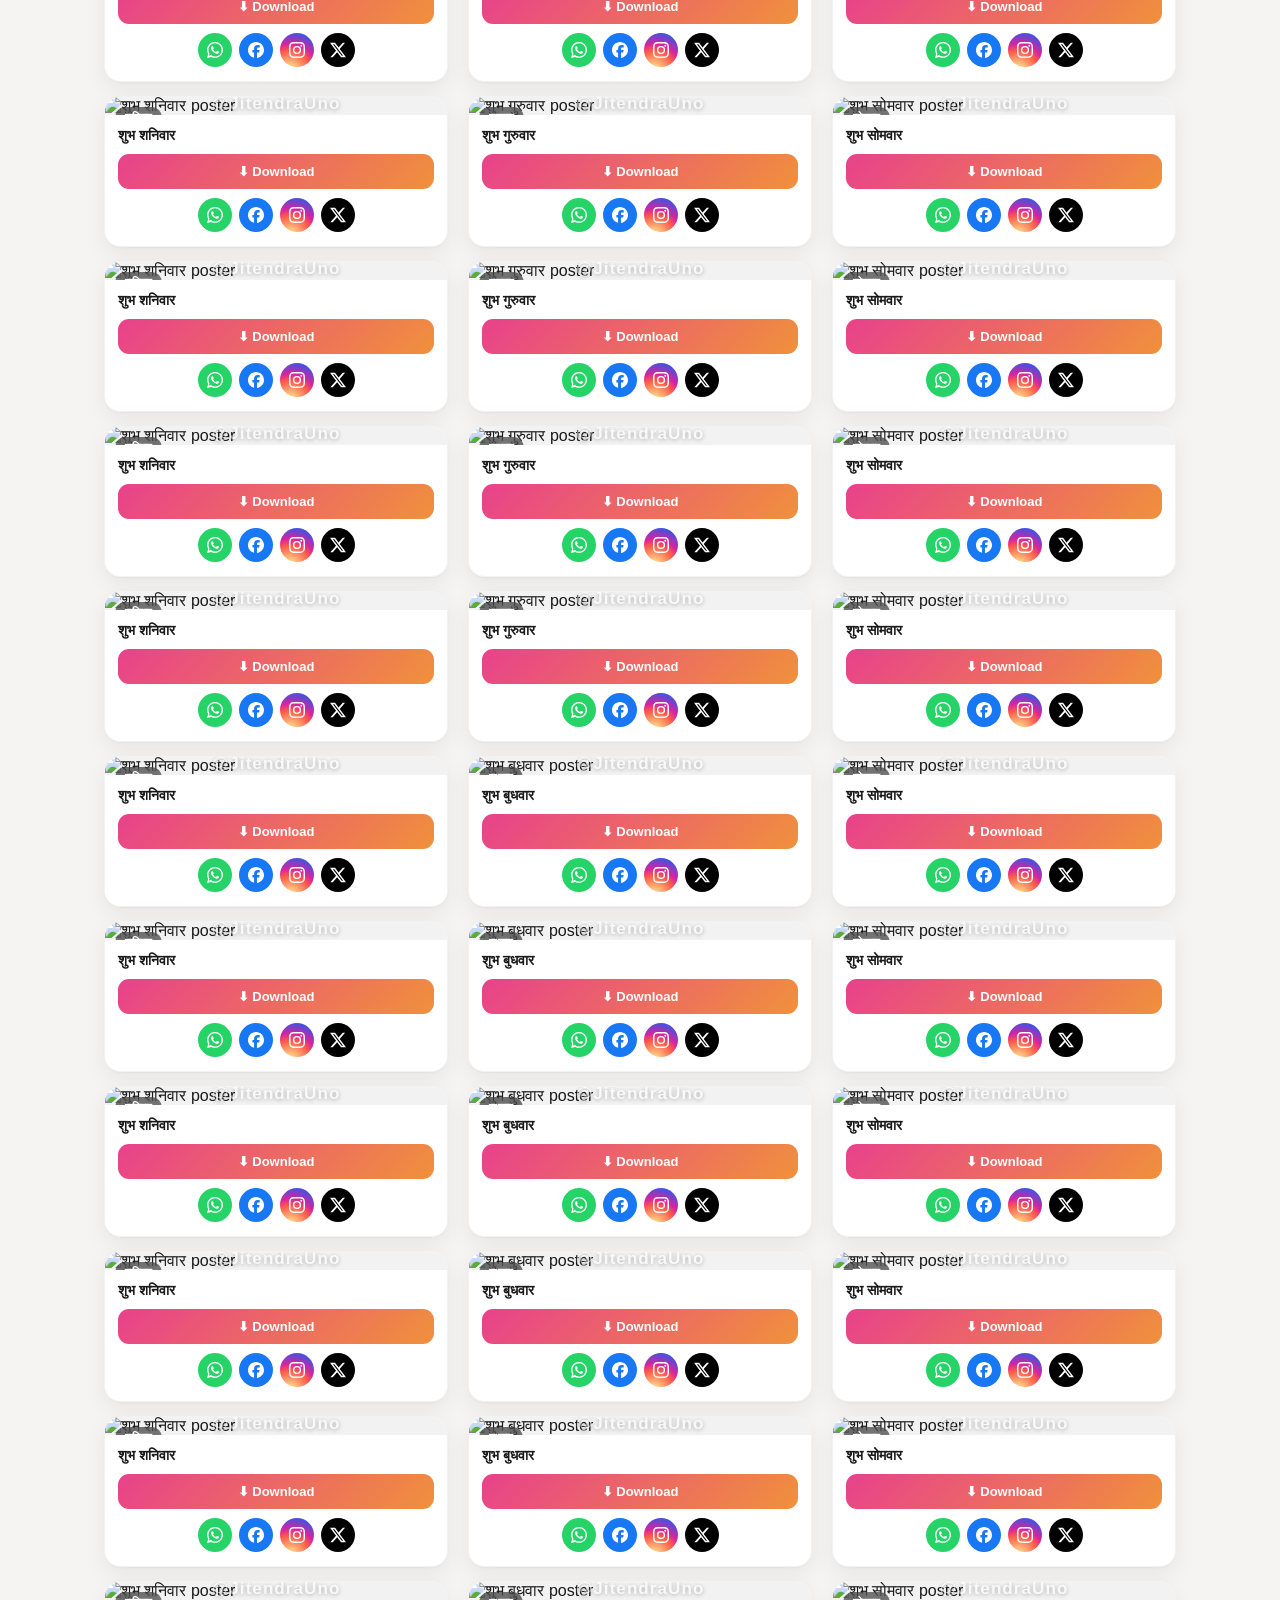
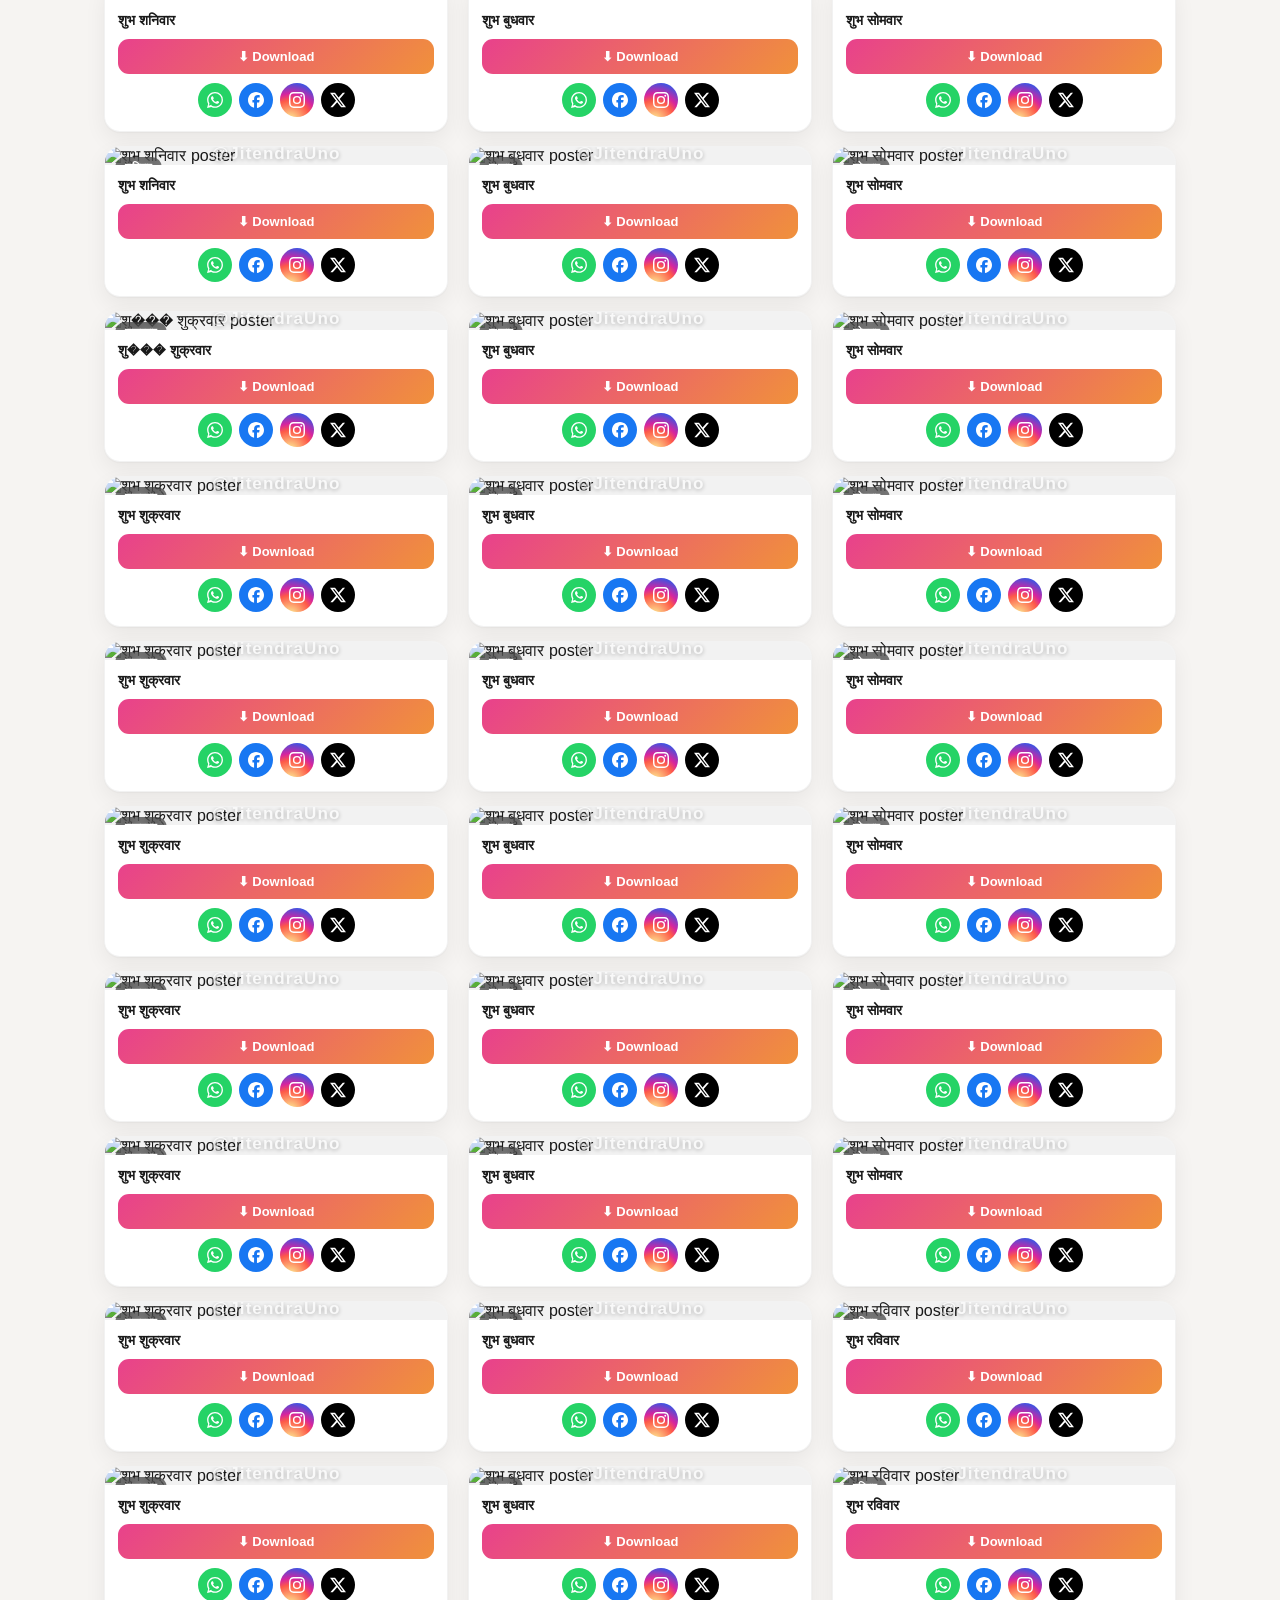
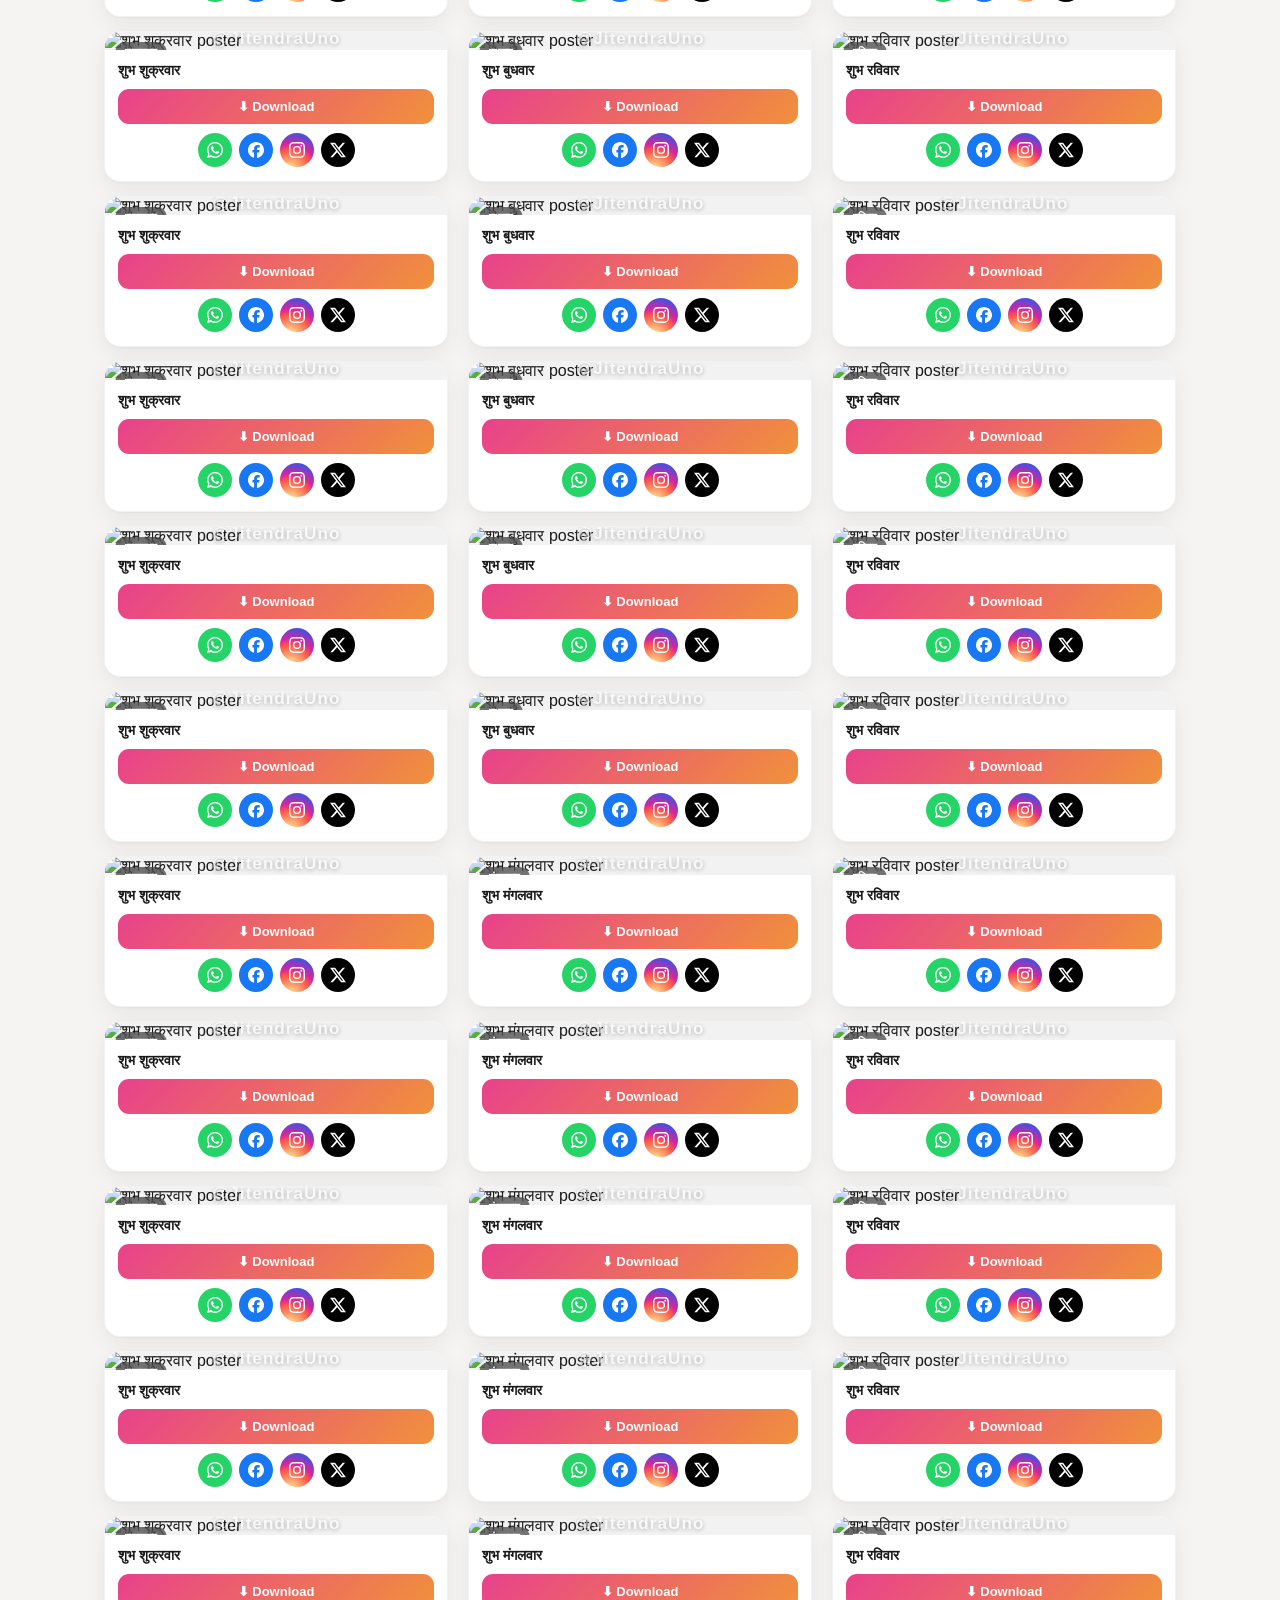
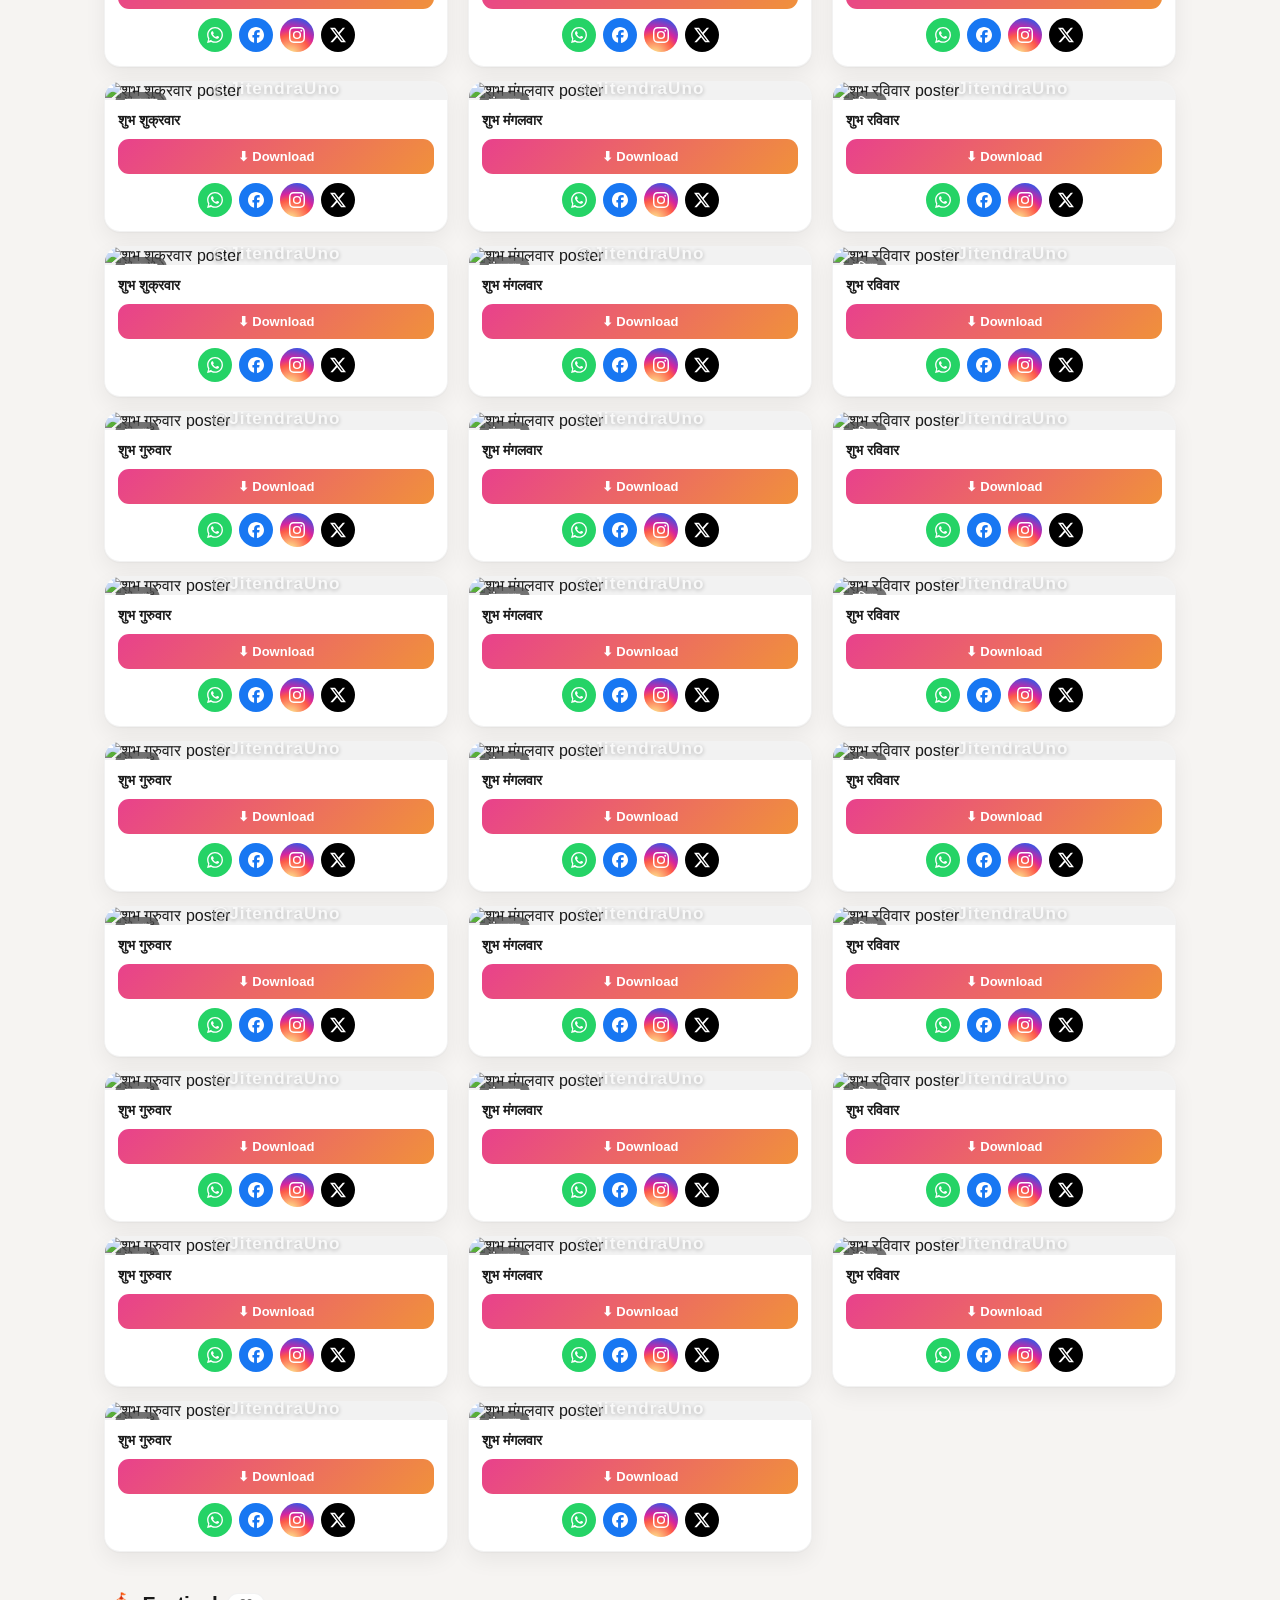
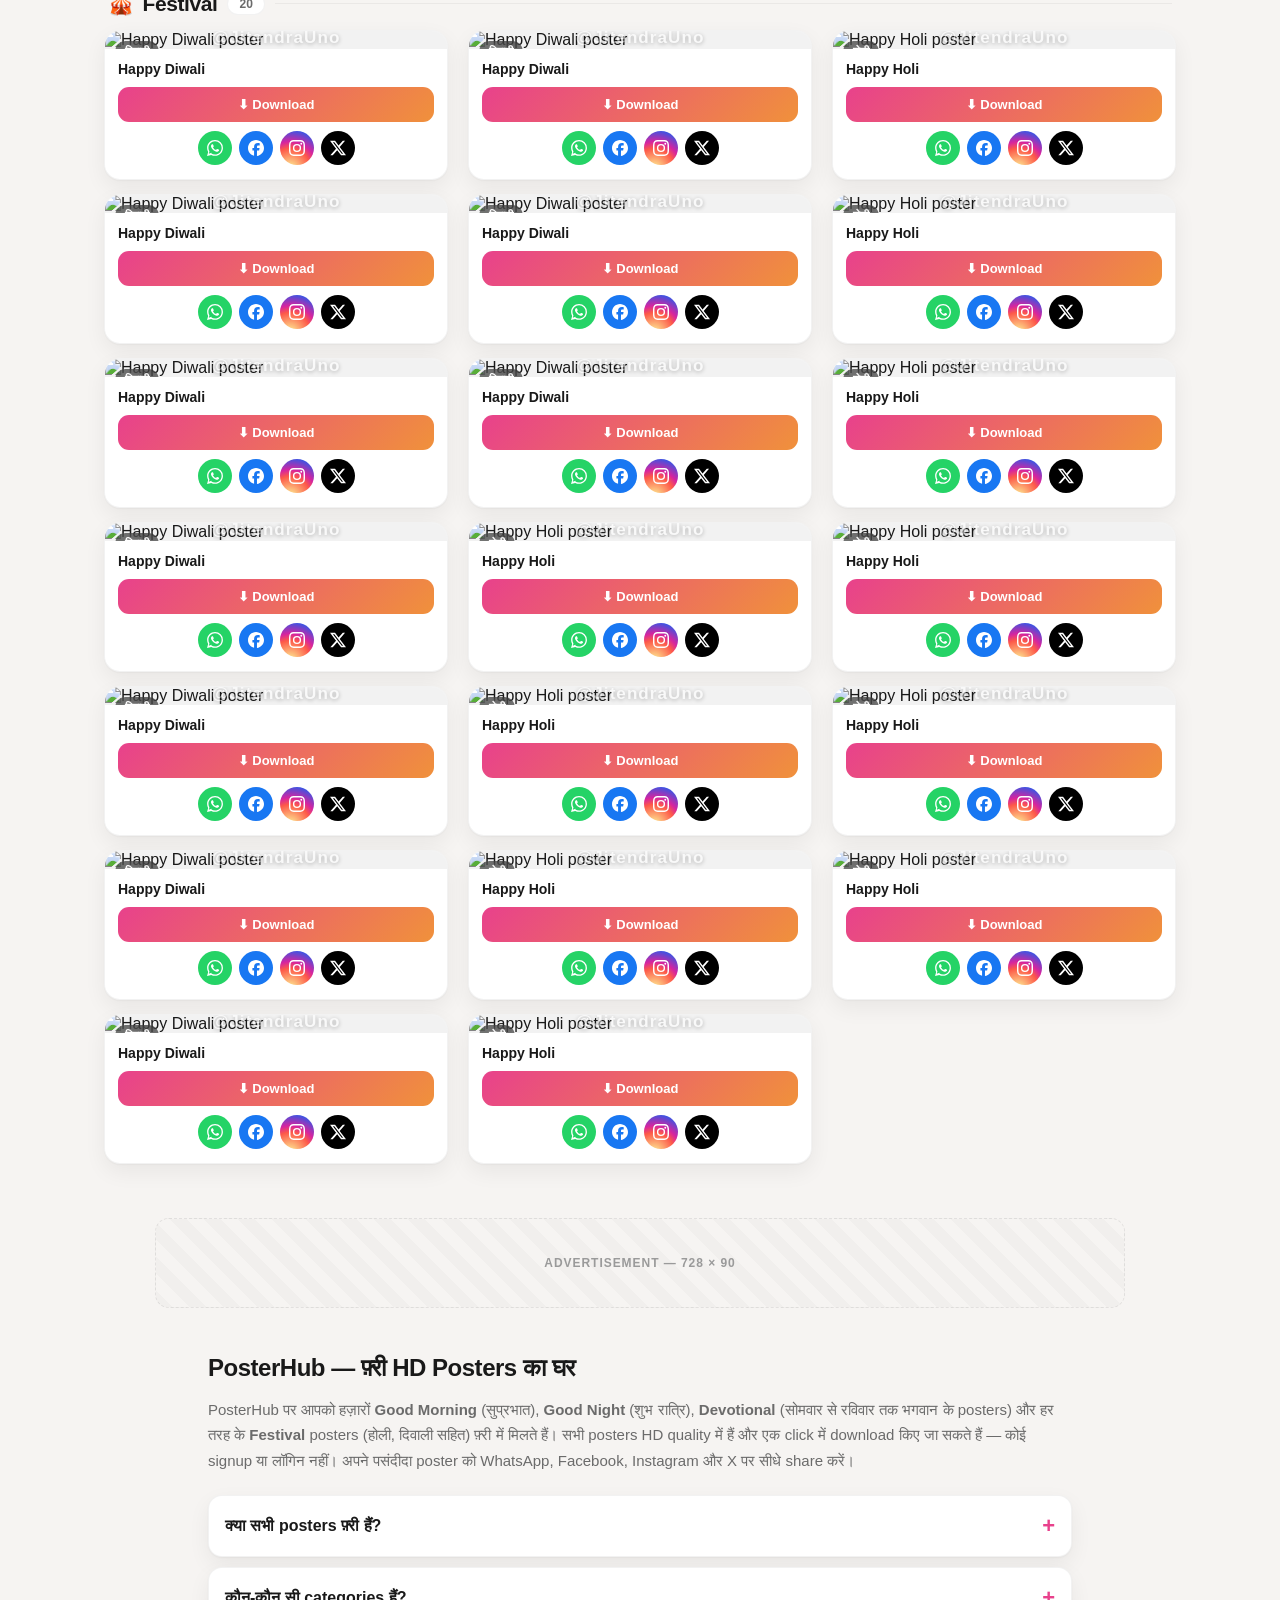
==== commit 81efcbc7: "Update index.html" ====
--- a/index.html
+++ b/index.html
@@ -282,7 +282,7 @@
       <div class="quick" id="quick"></div>
       <div class="hero-cta">
         <button class="btn-primary" onclick="document.getElementById('cats').scrollIntoView({behavior:'smooth'})">🎨 Browse All Posters</button>
-        <a class="btn-ghost" href="pro.html">⭐ Go Pro</a>
+        <a class="btn-ghost" href="pro">⭐ Go Pro</a>
       </div>
       <div class="trust">
         <div>⭐ <b>4.9</b>/5</div>
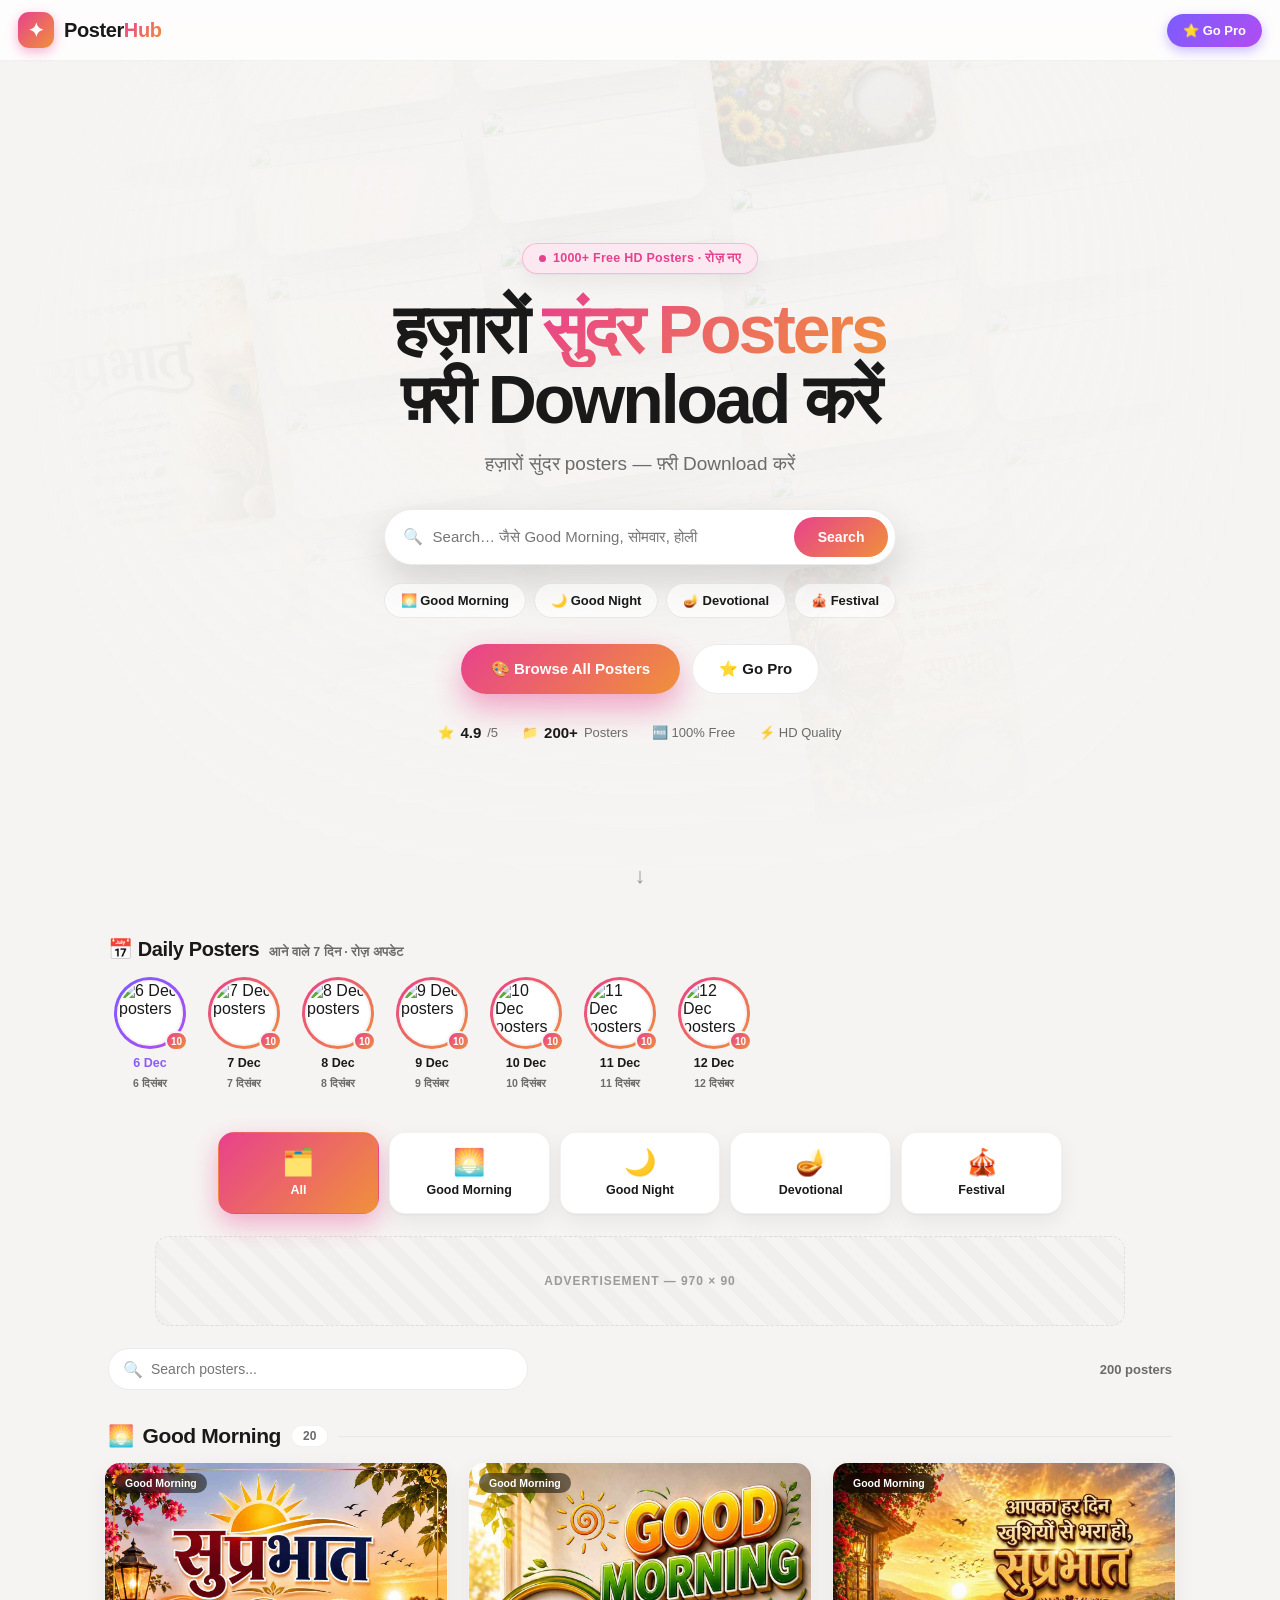
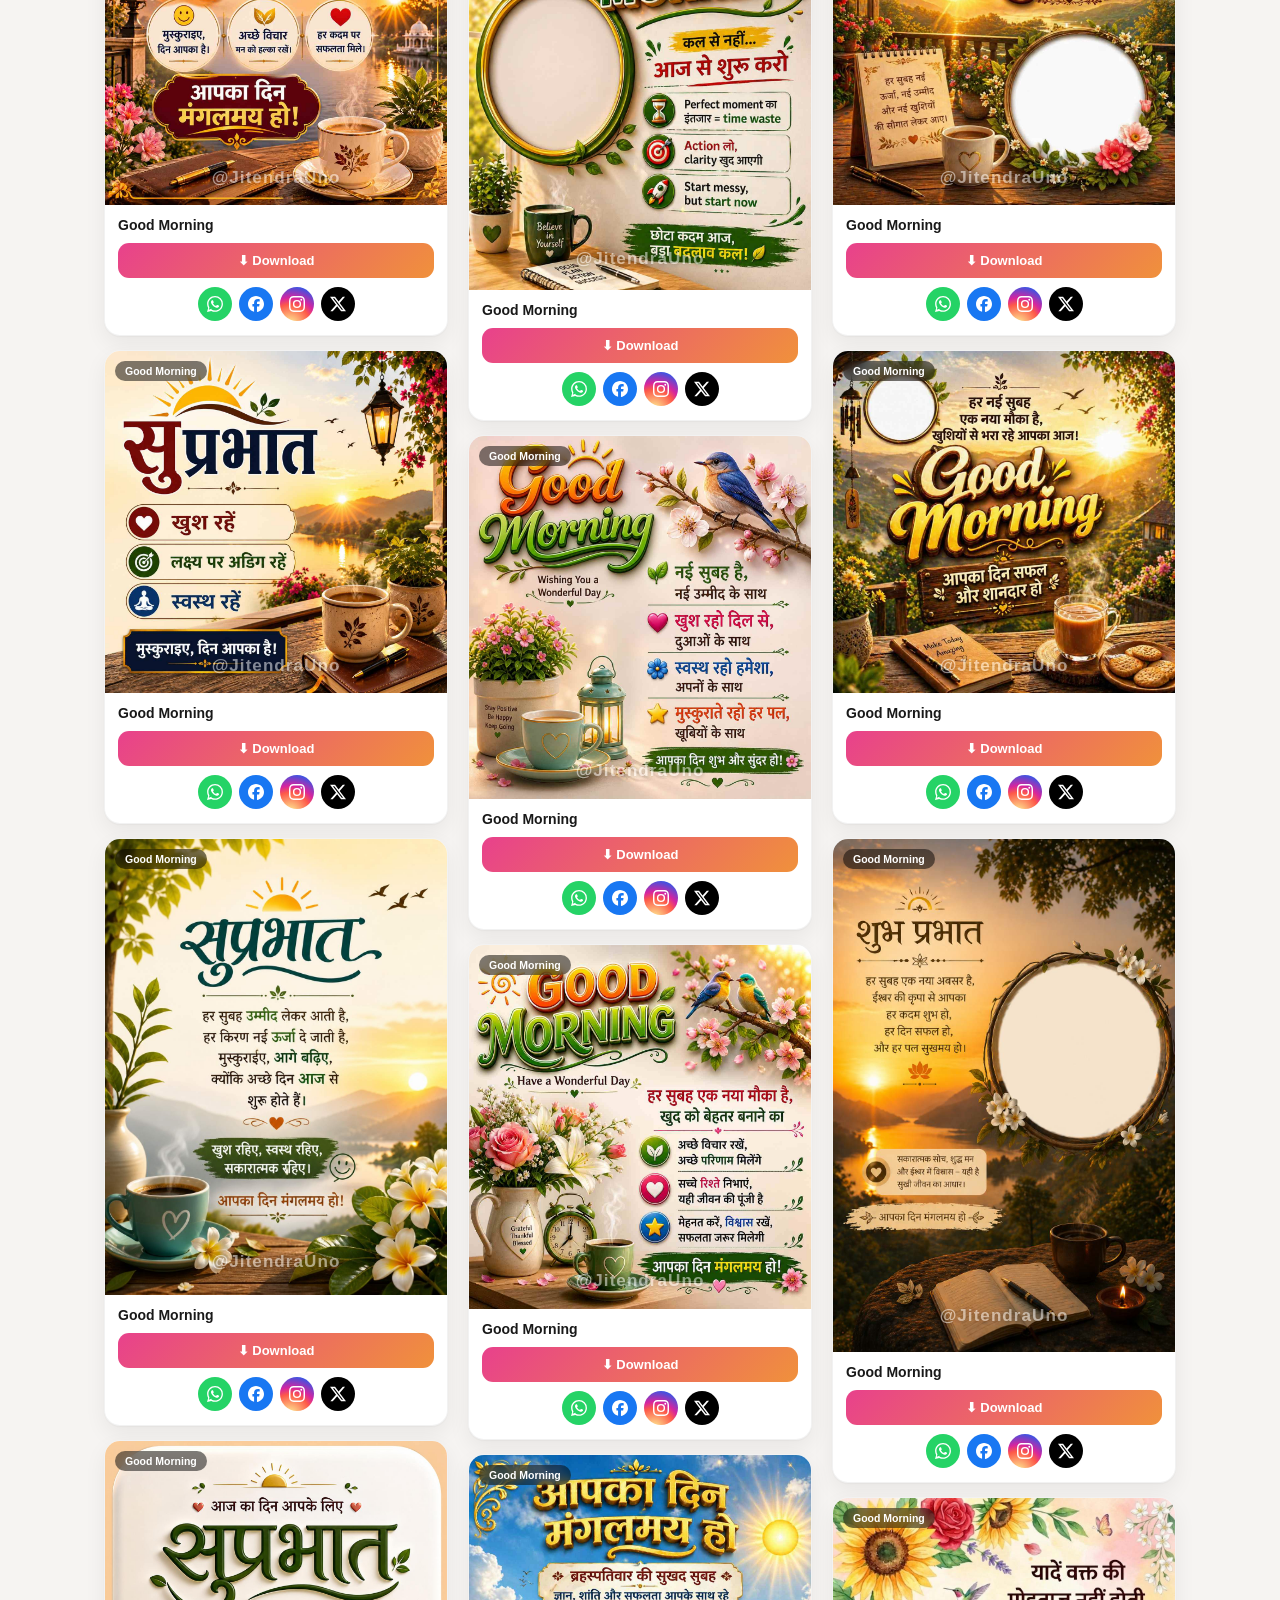
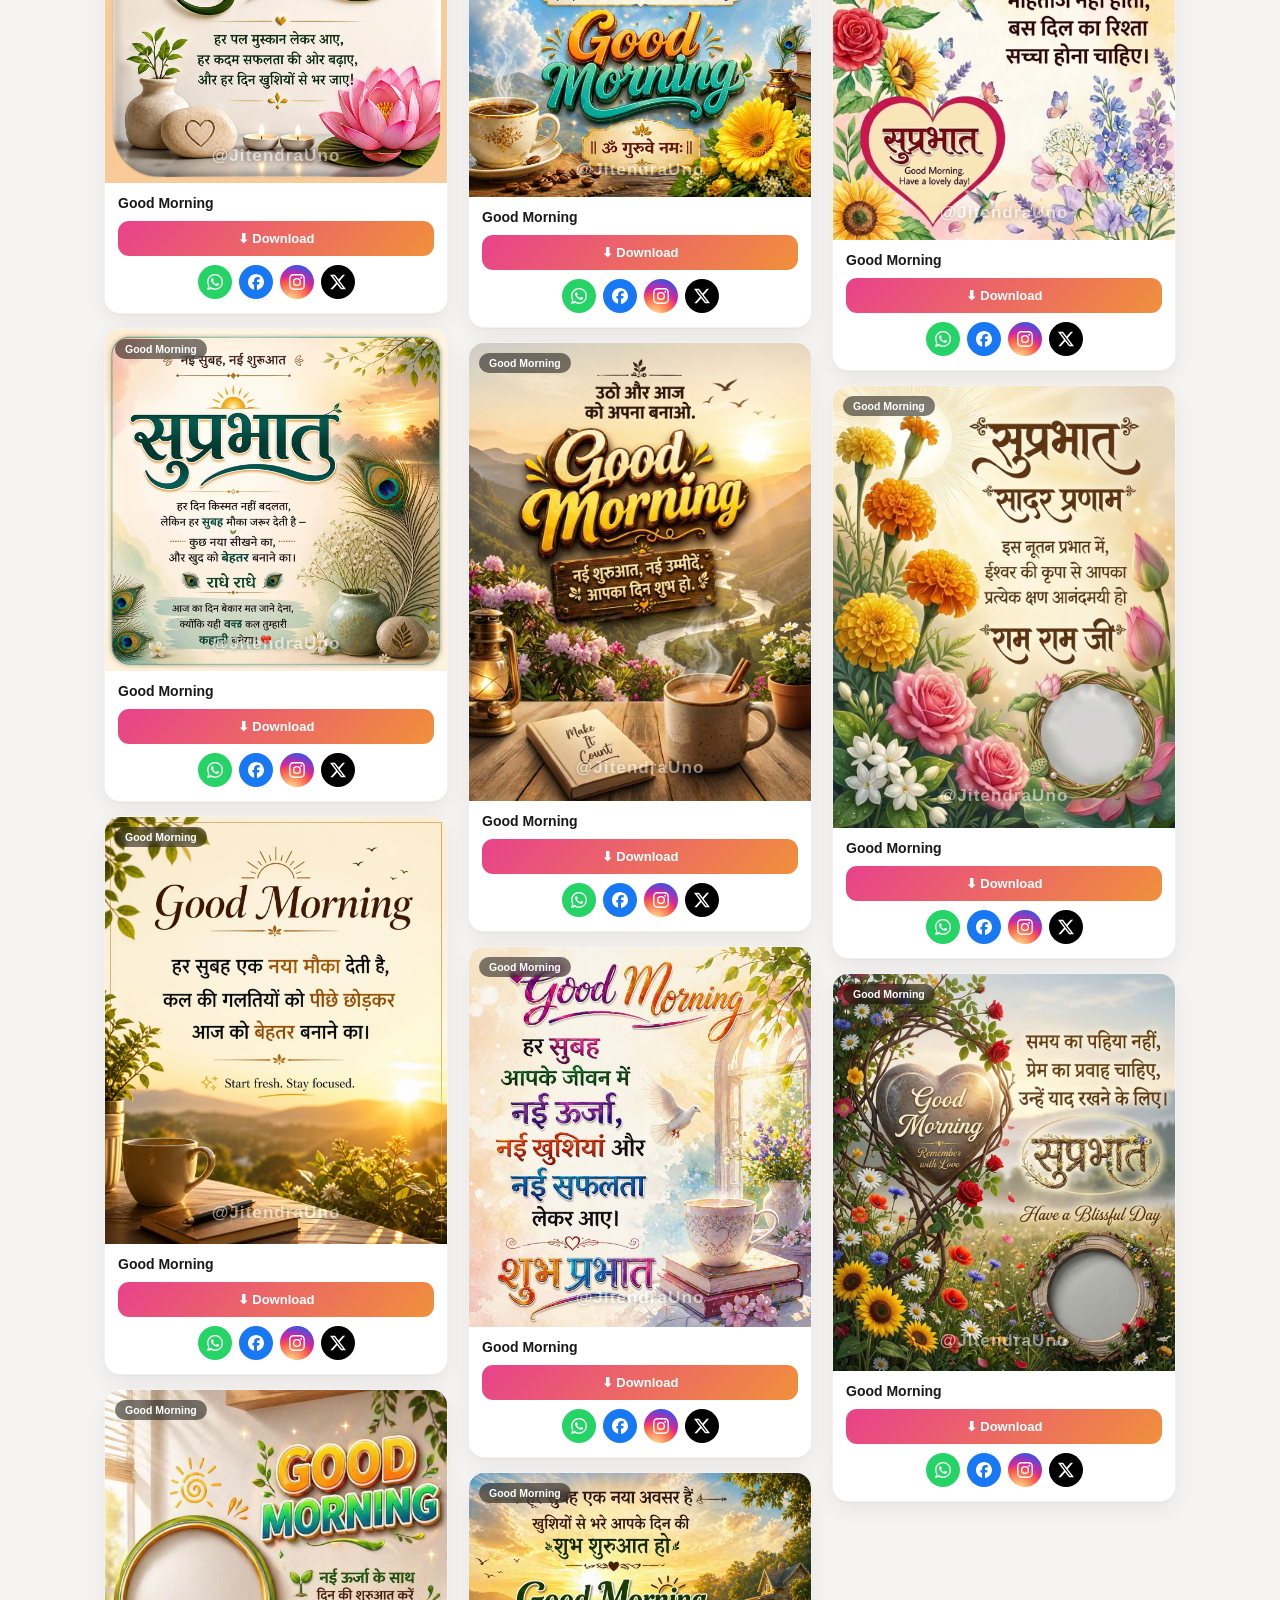
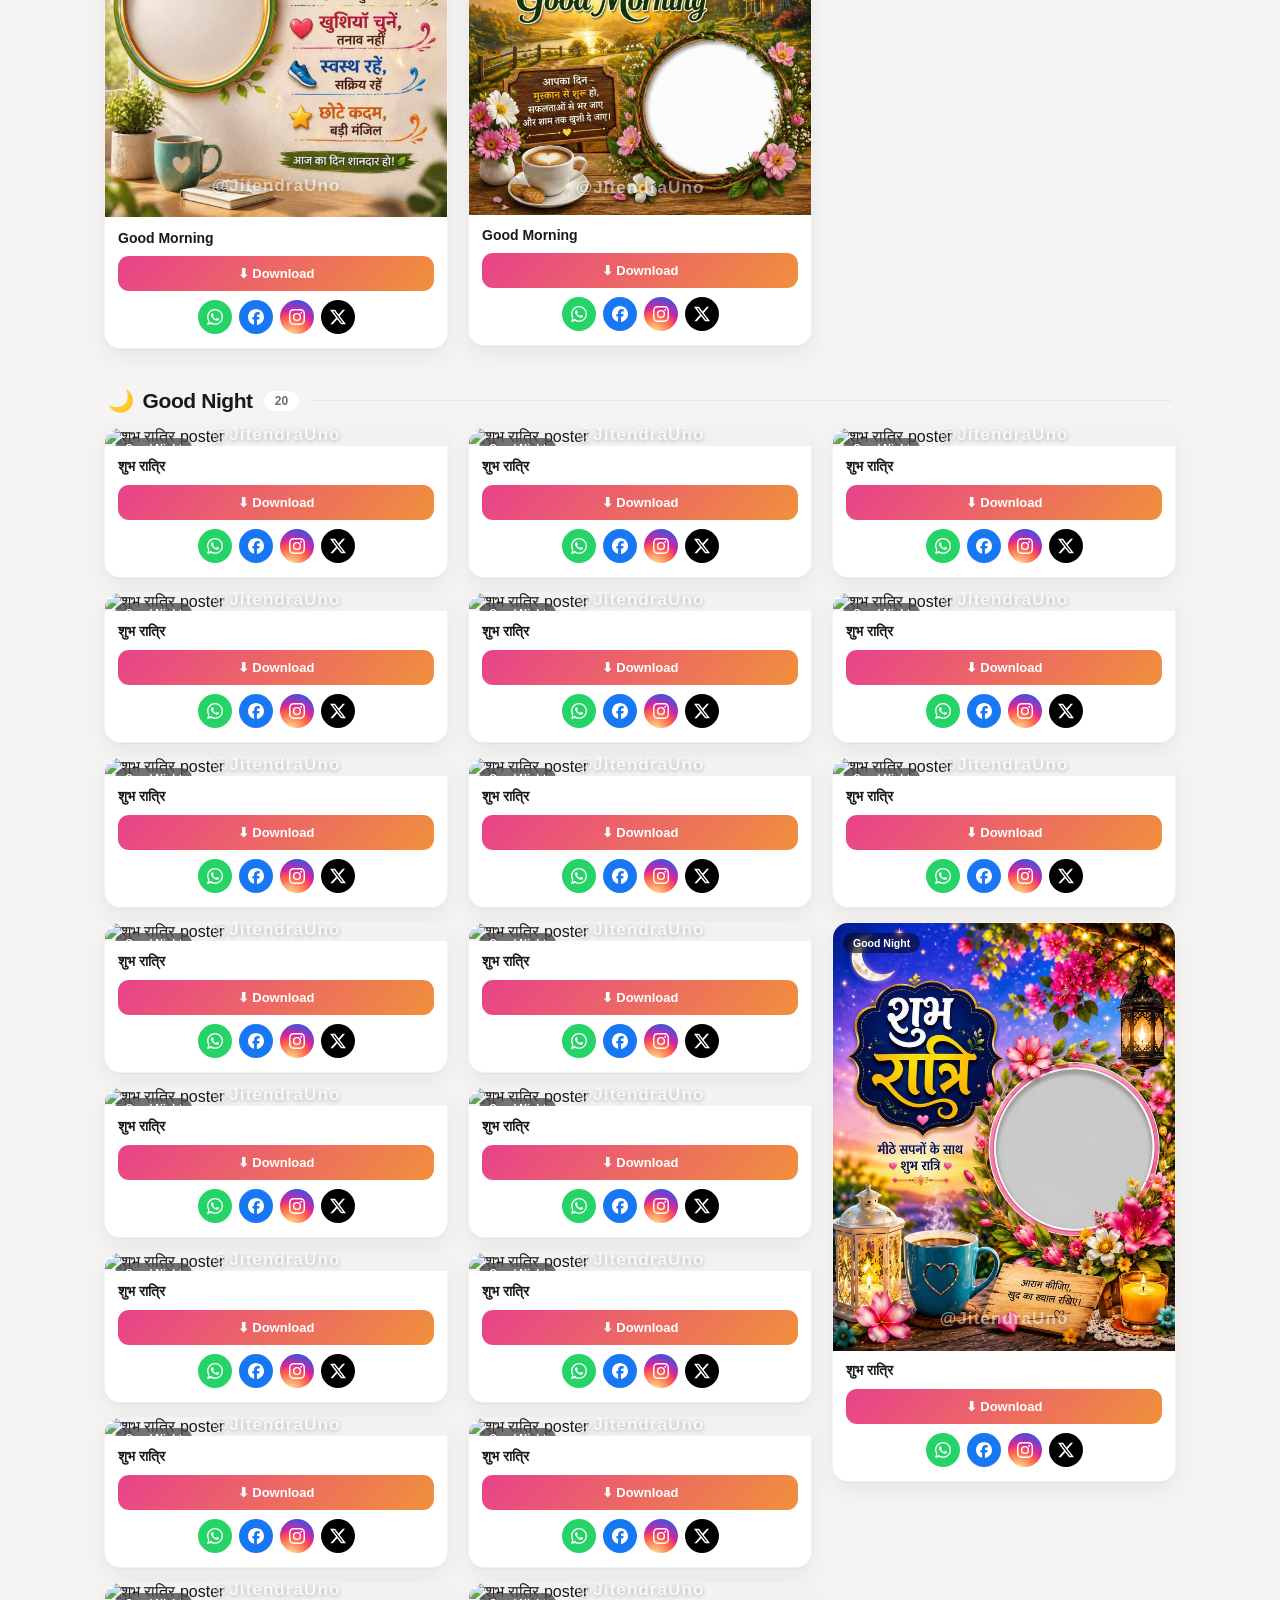
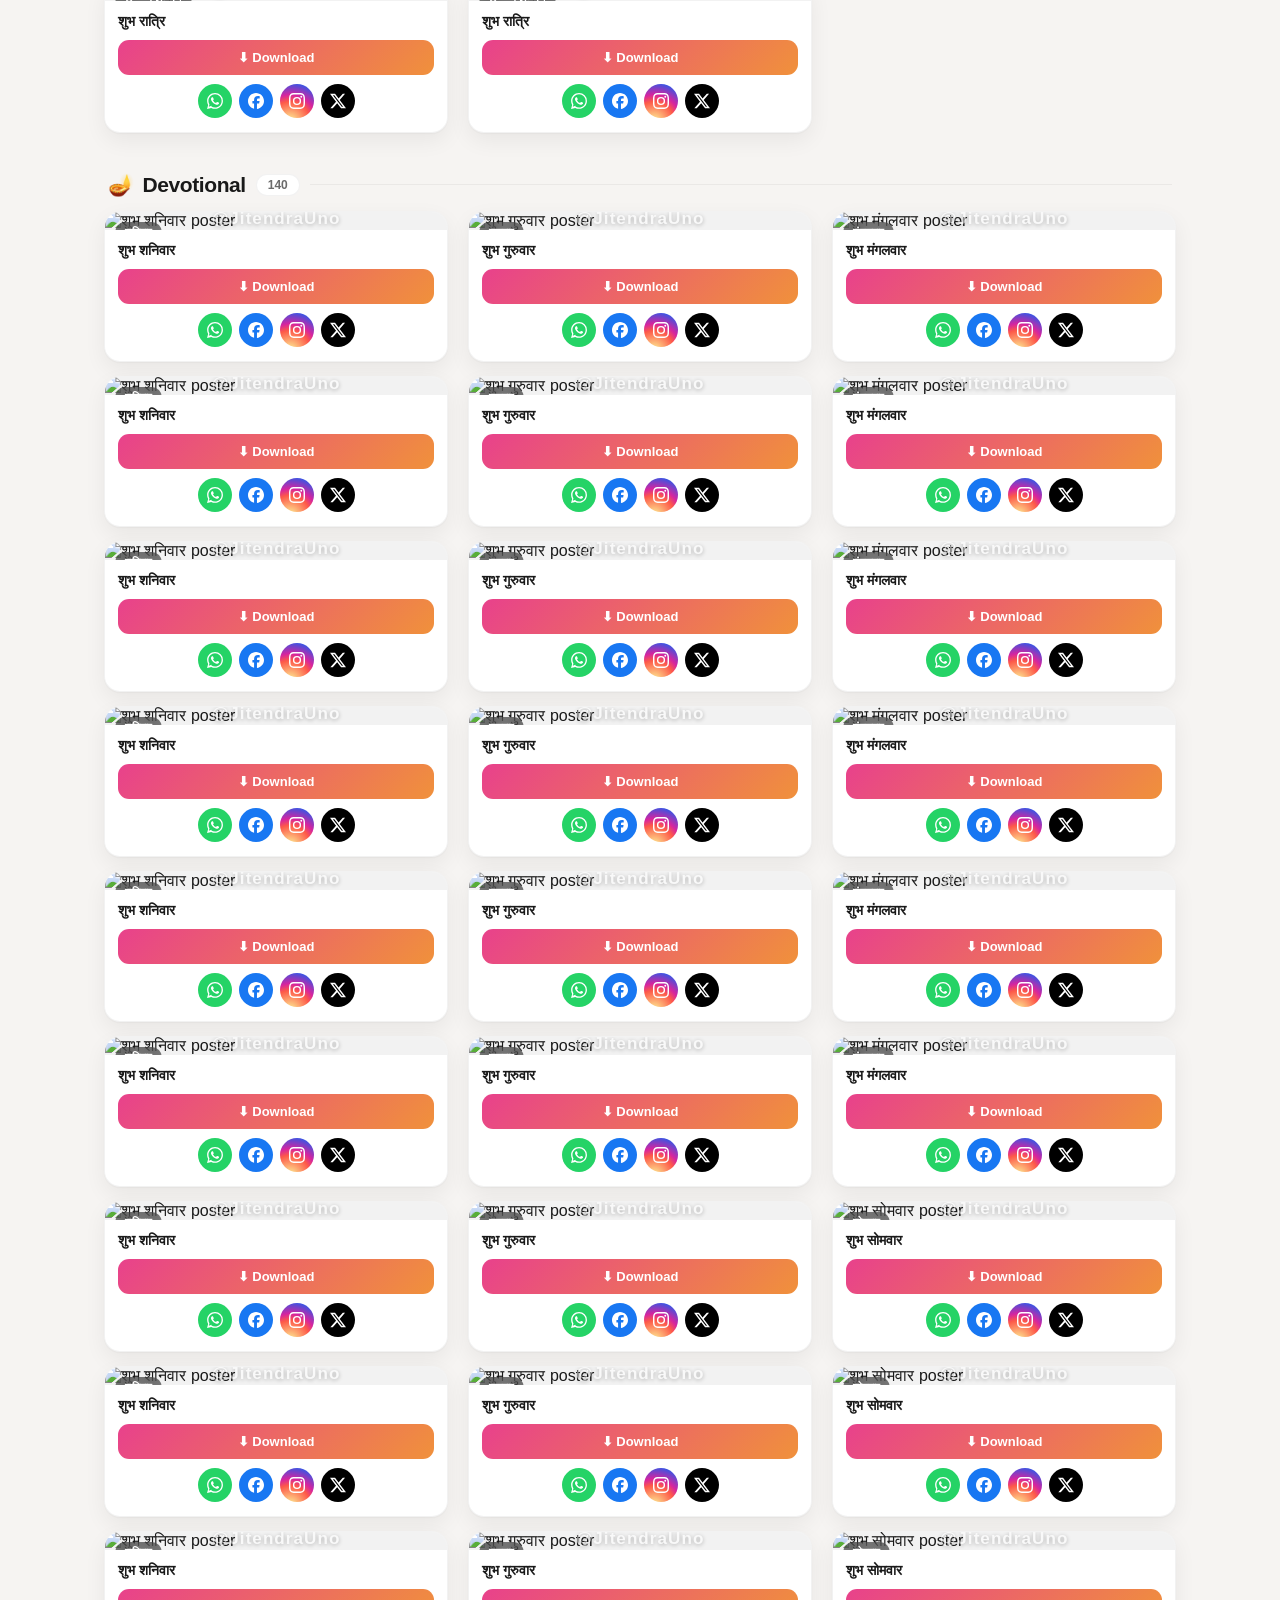
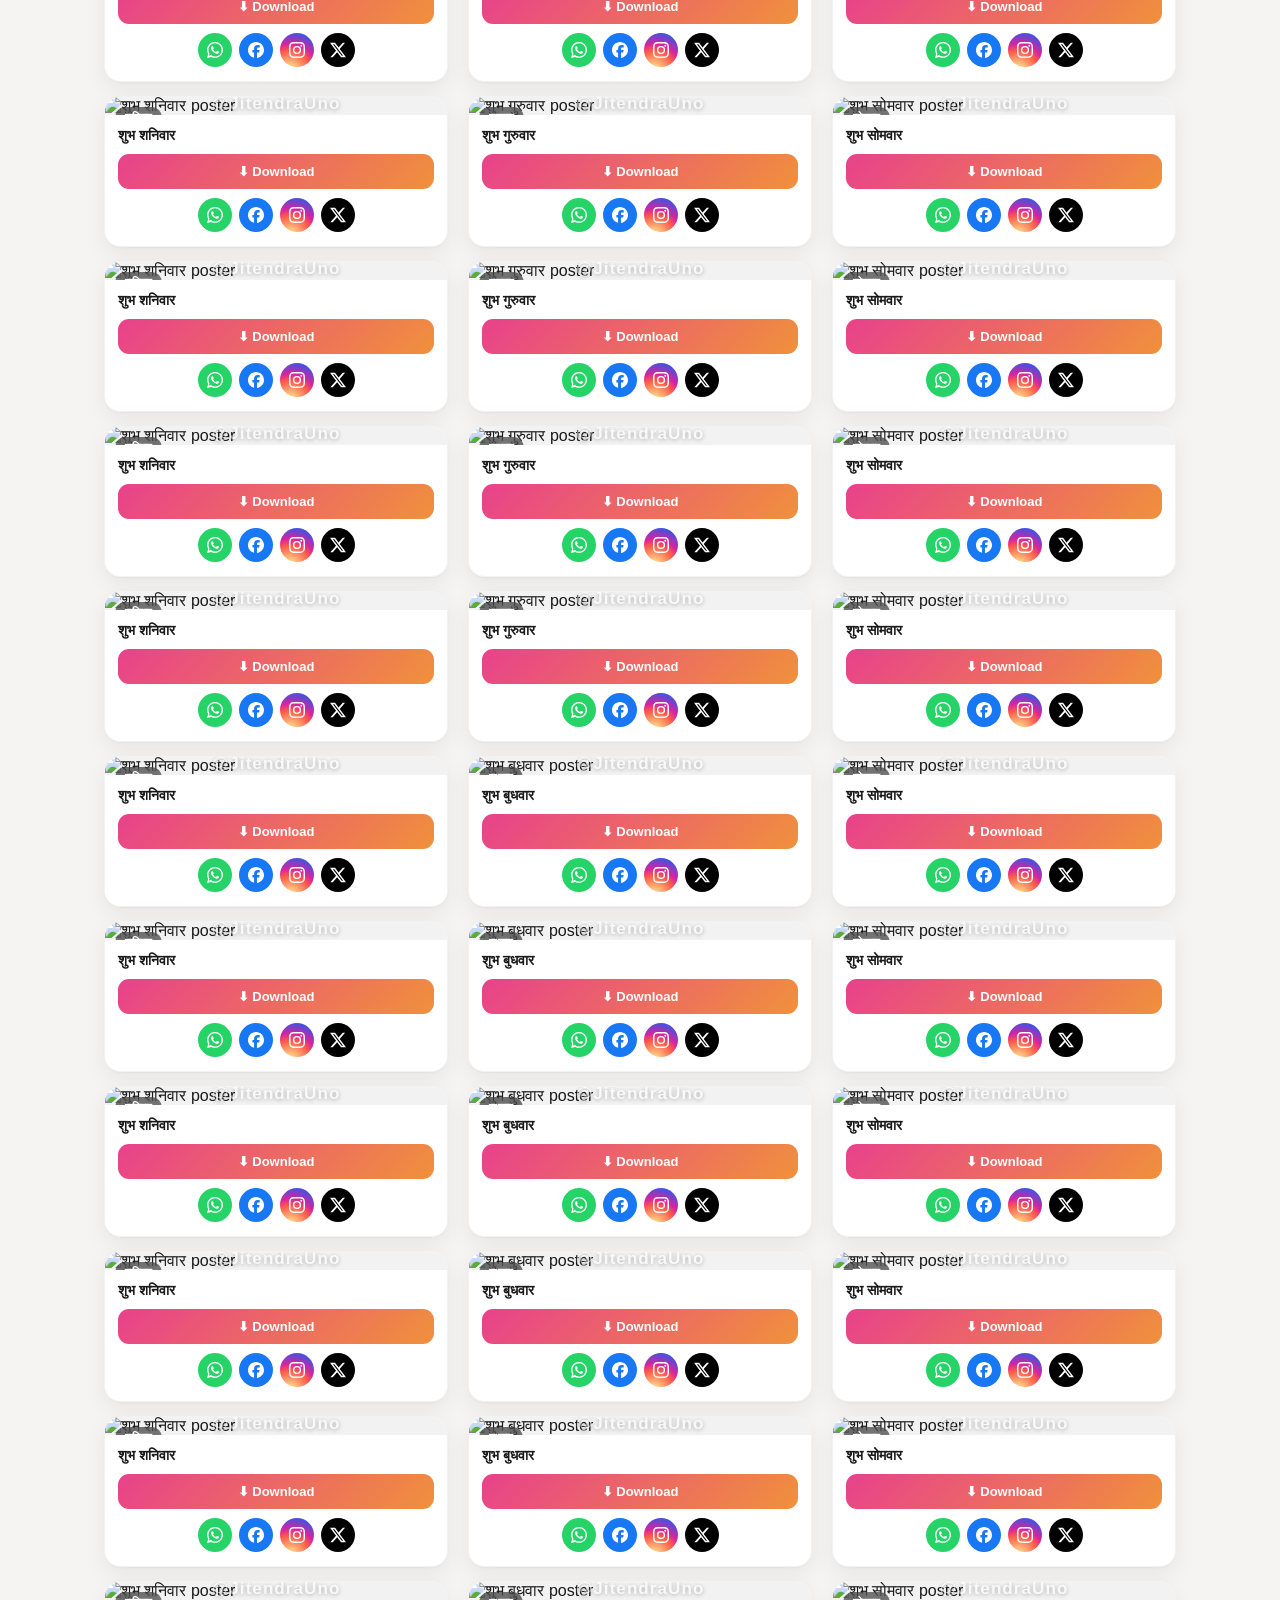
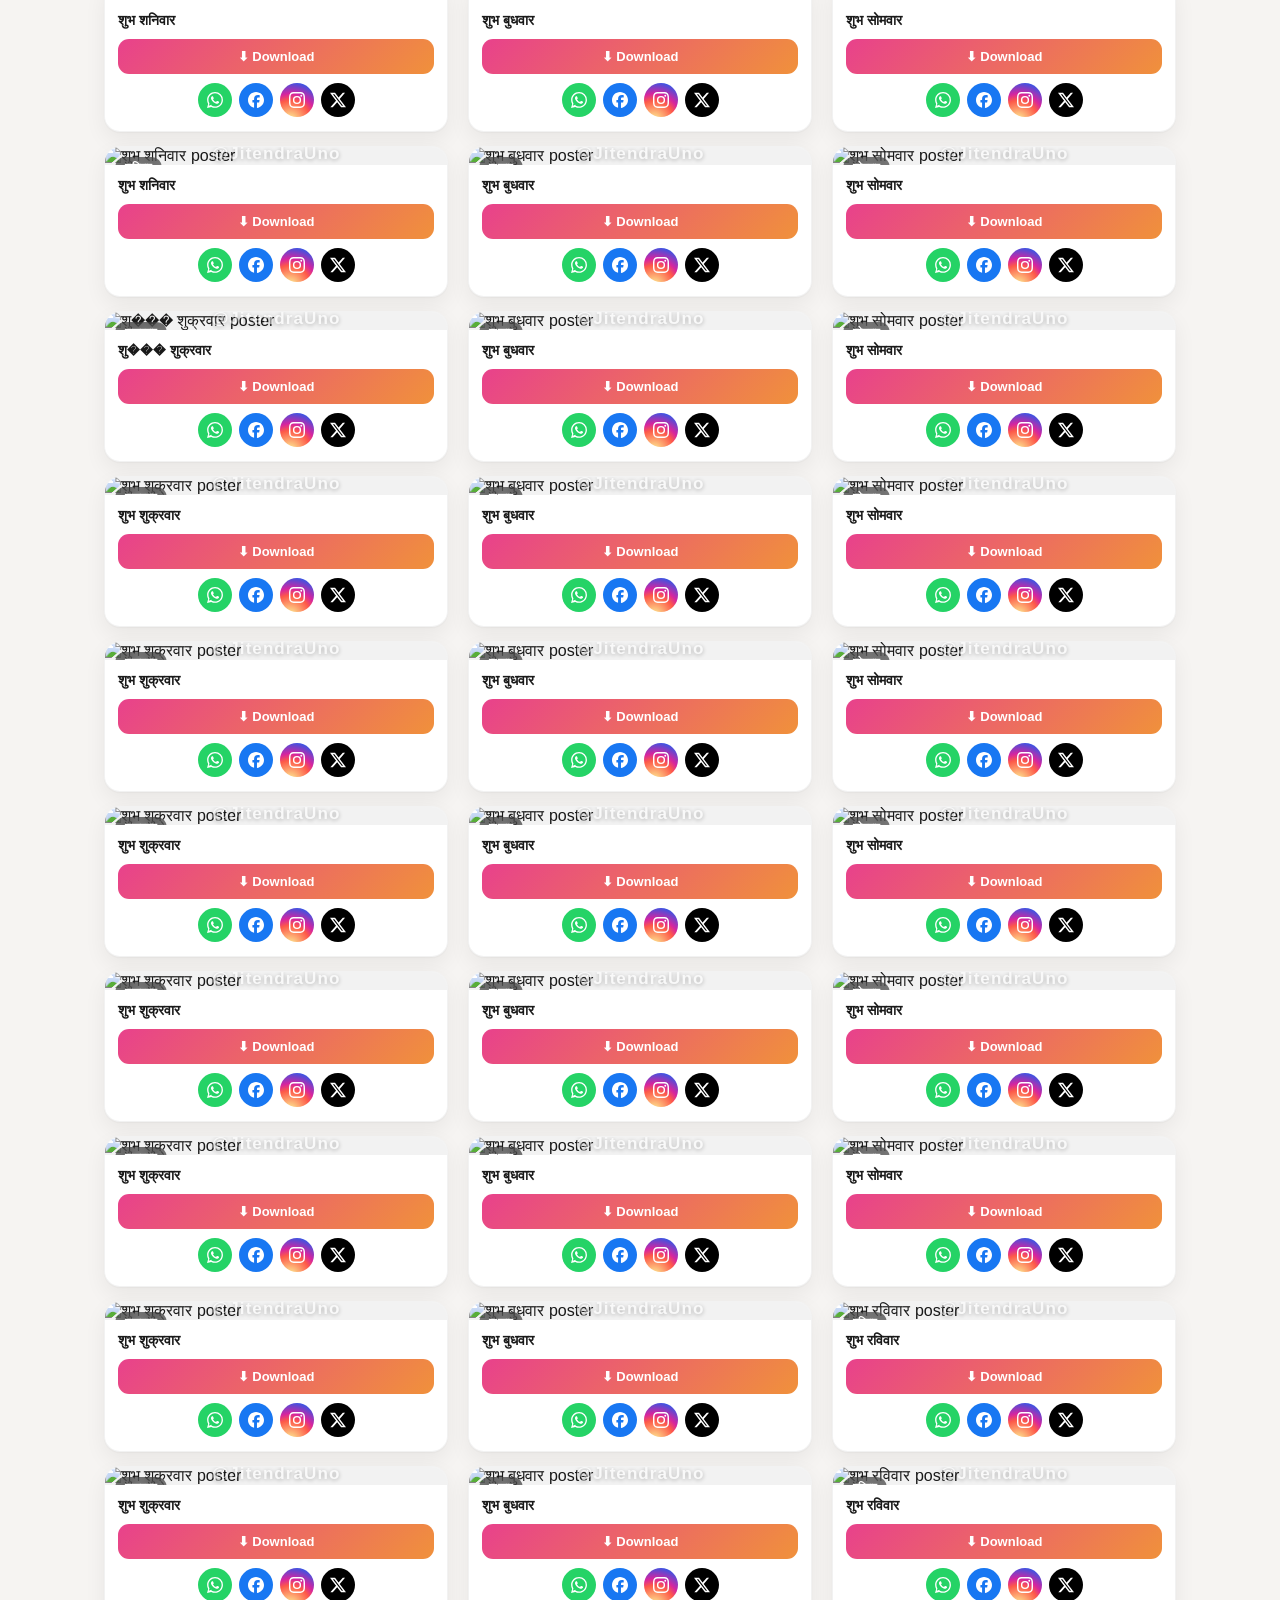
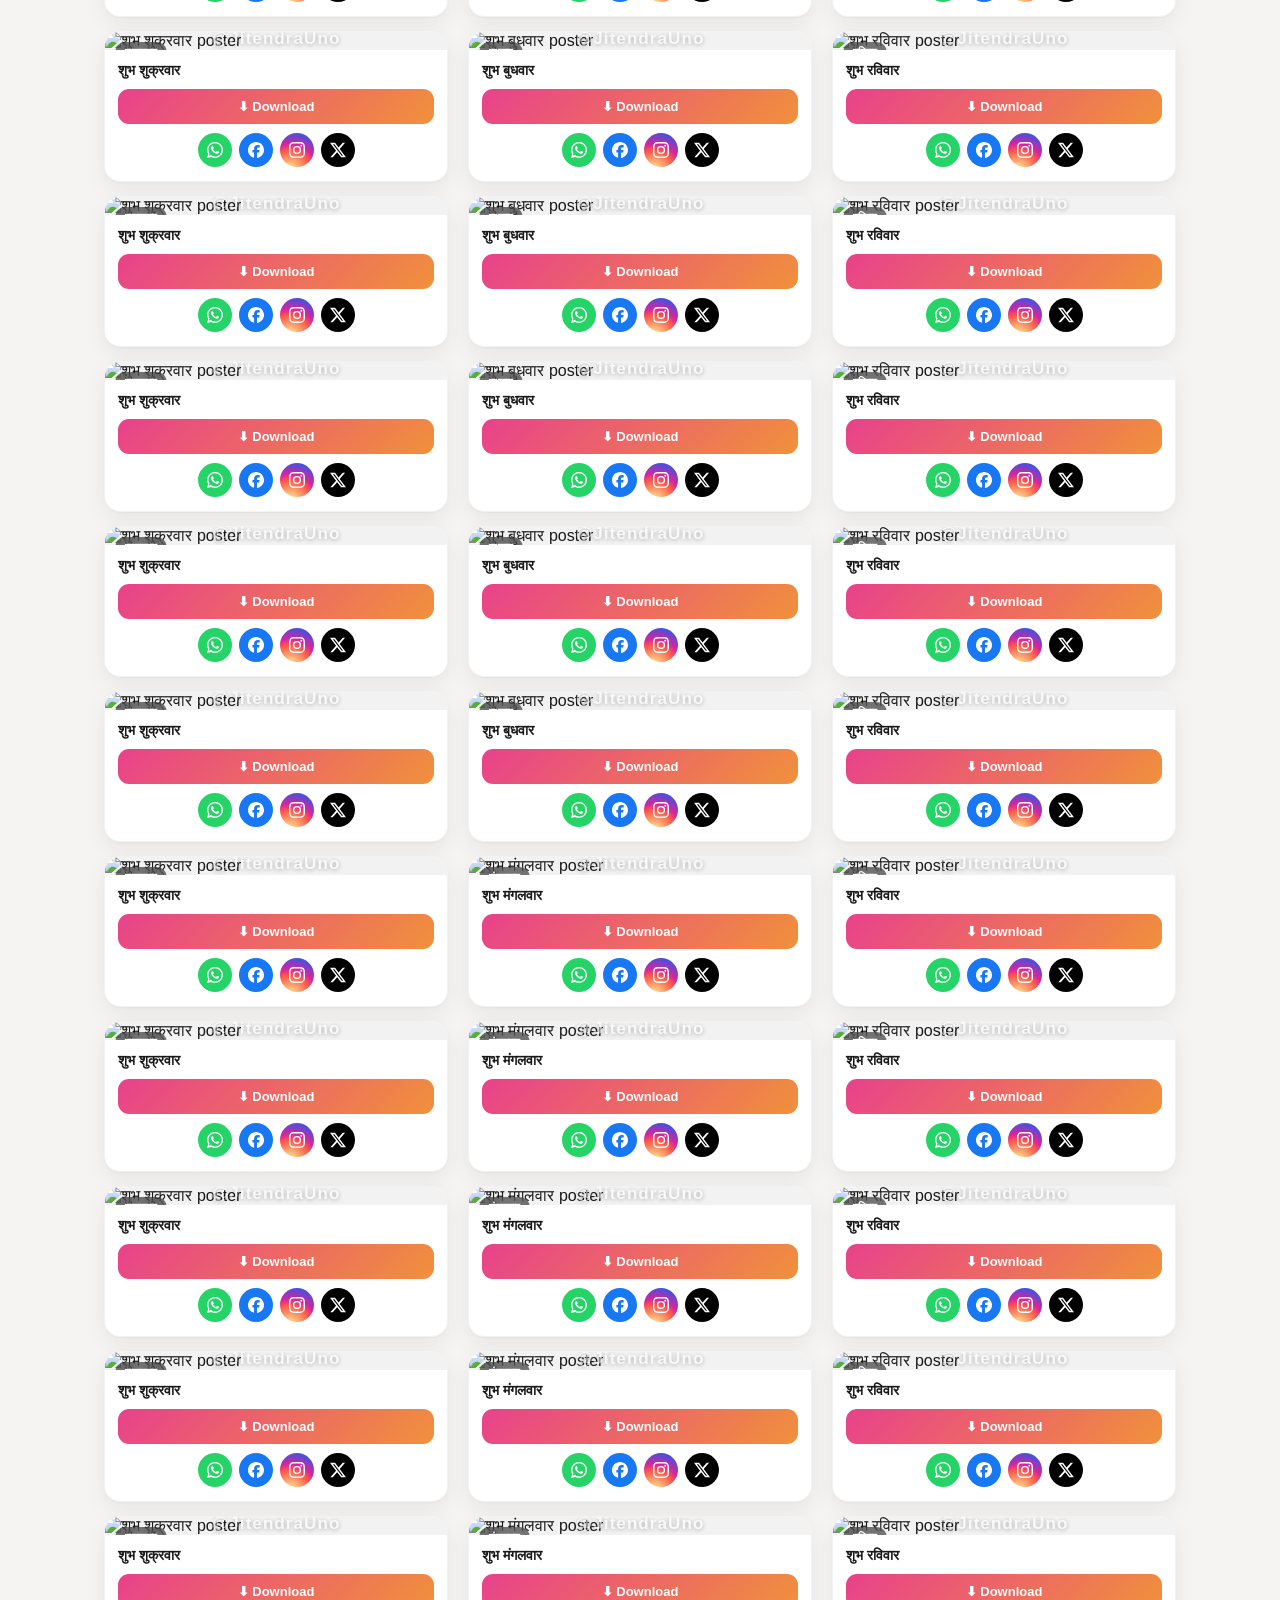
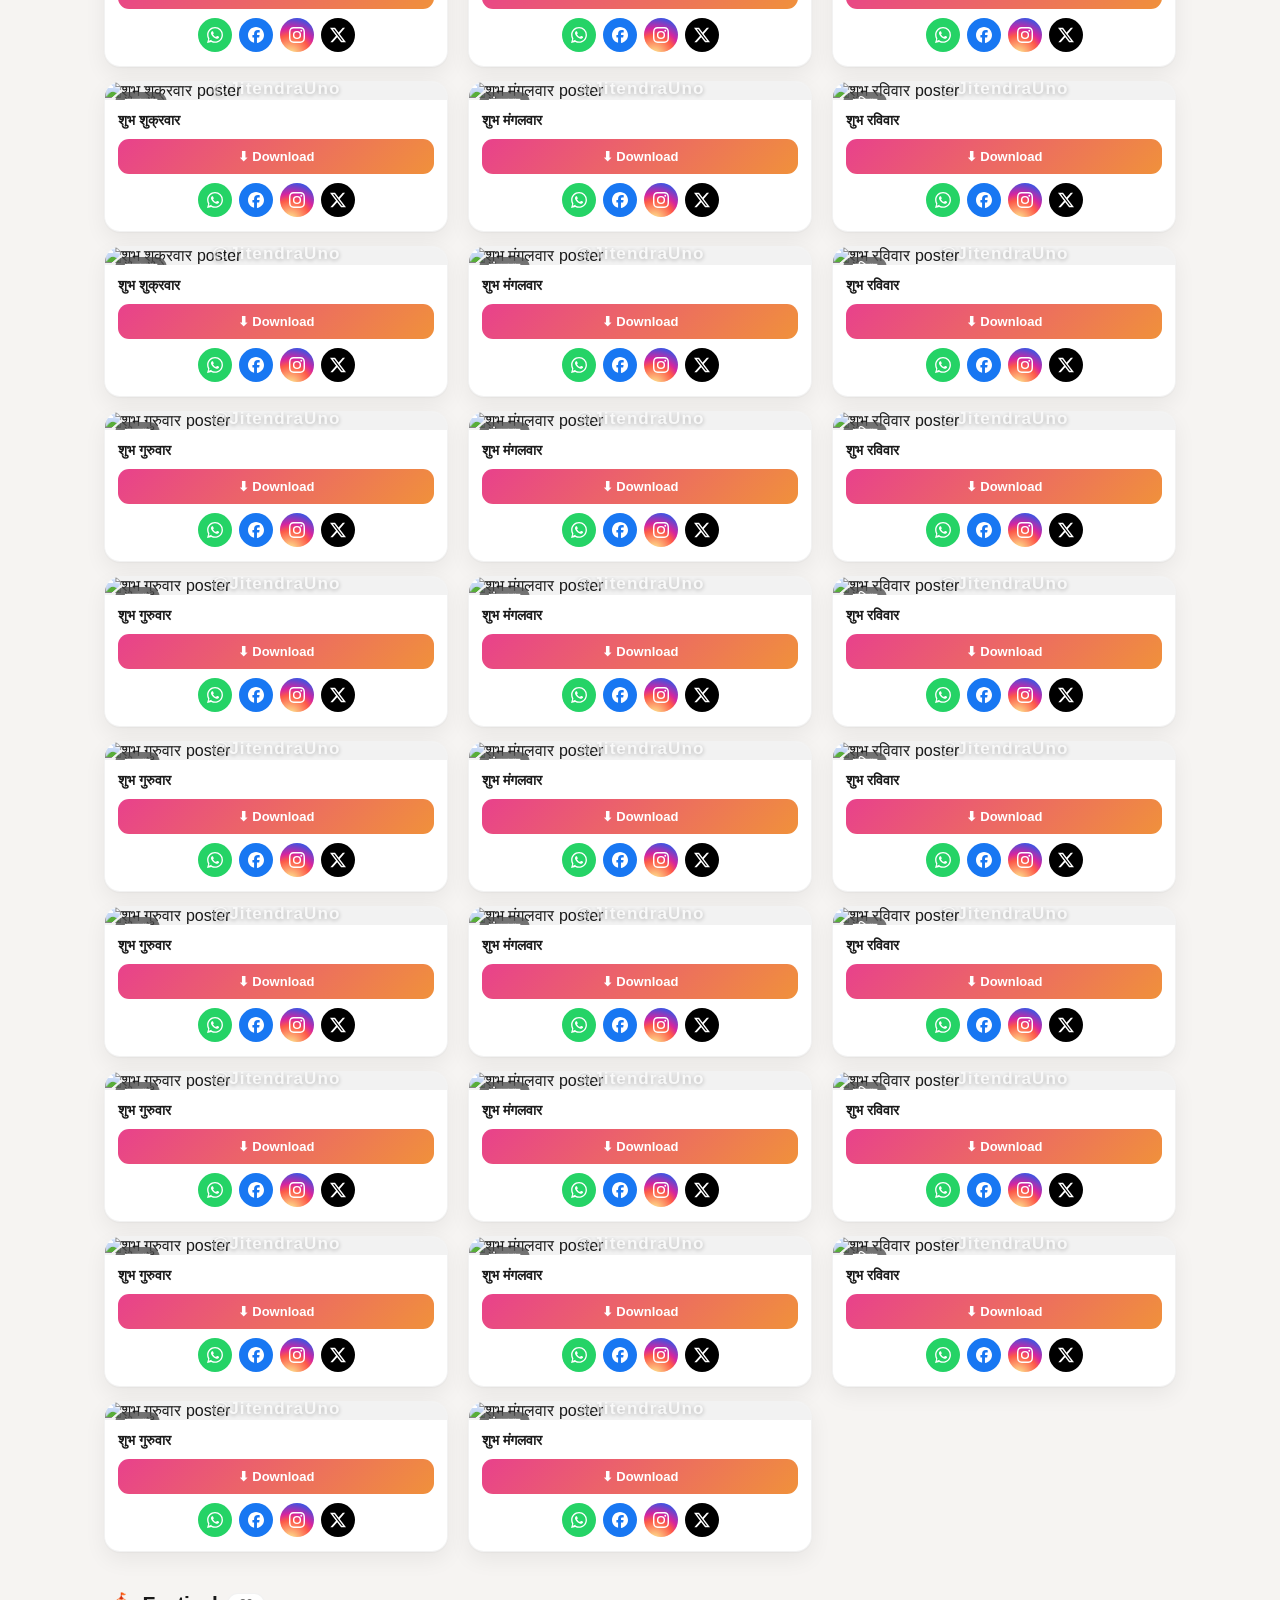
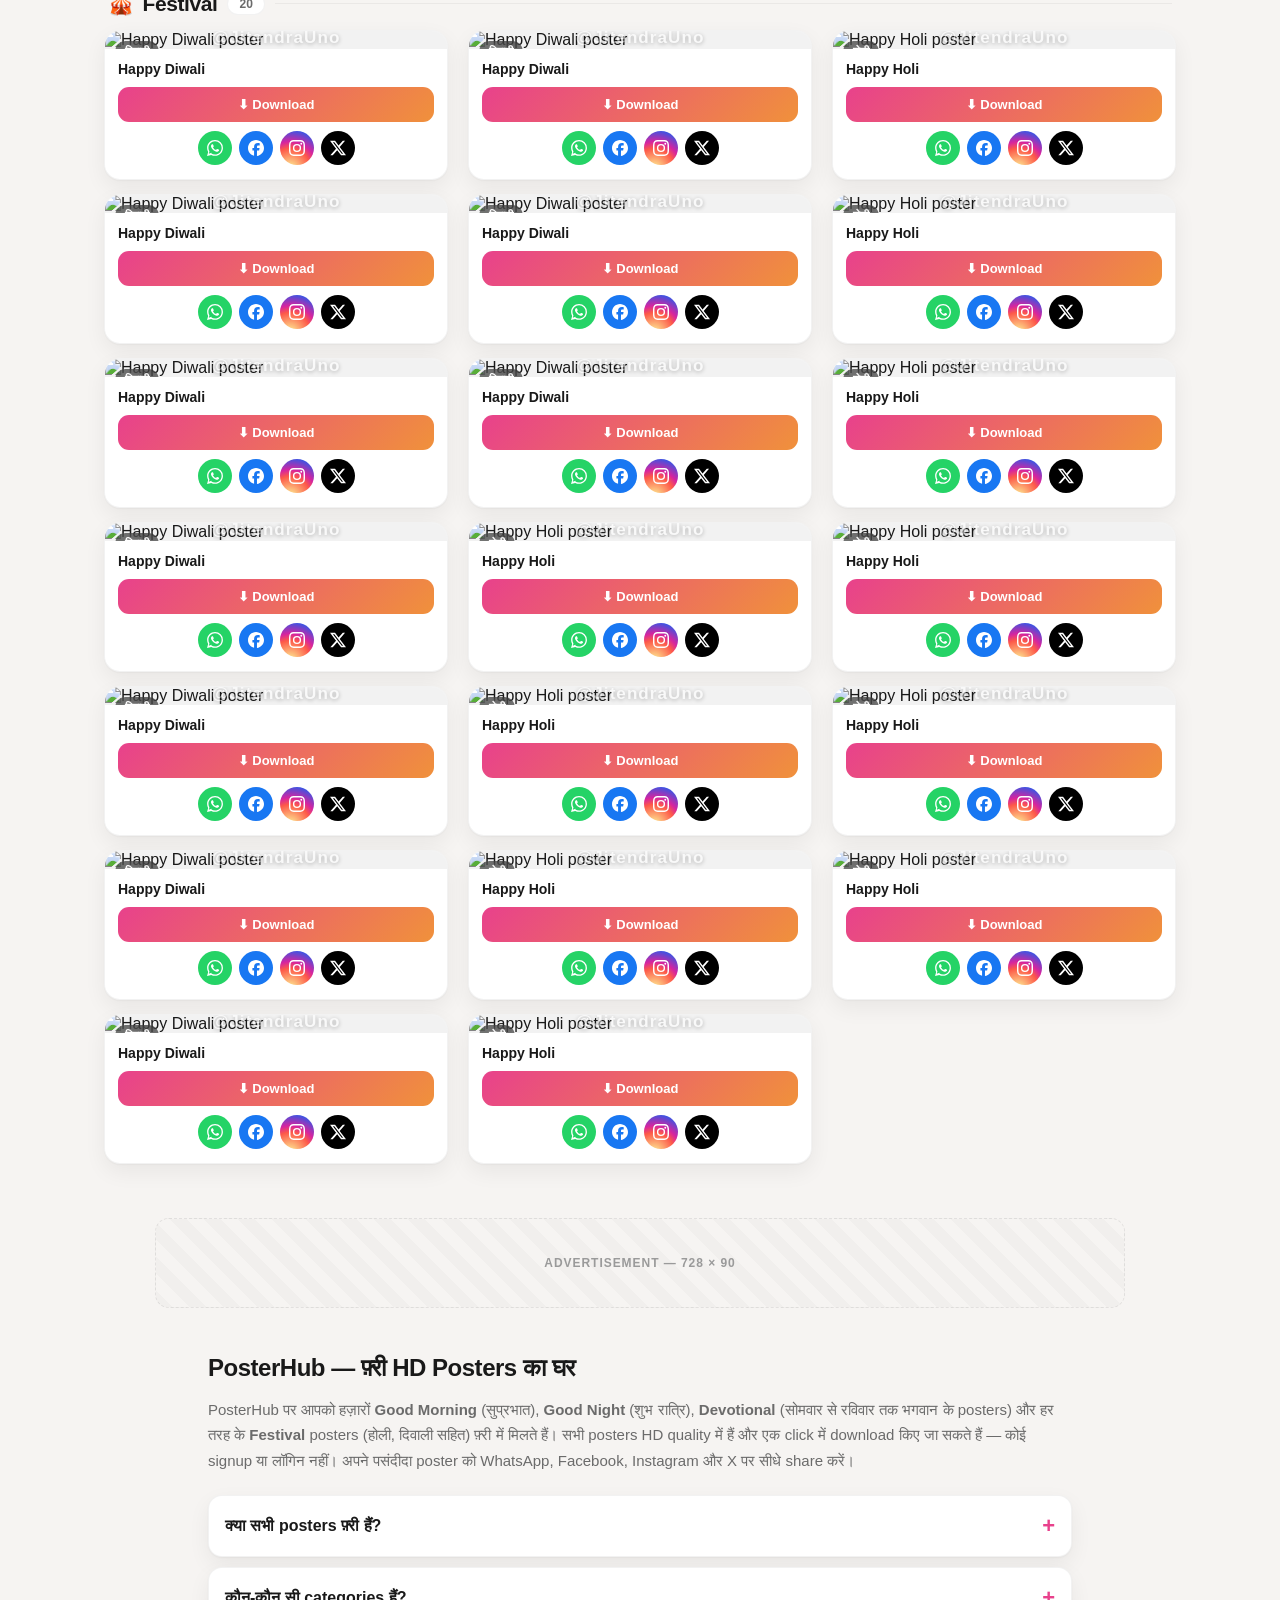
==== commit cc0871e3: "Update index.html" ====
--- a/index.html
+++ b/index.html
@@ -282,7 +282,7 @@
       <div class="quick" id="quick"></div>
       <div class="hero-cta">
         <button class="btn-primary" onclick="document.getElementById('cats').scrollIntoView({behavior:'smooth'})">🎨 Browse All Posters</button>
-        <a class="btn-ghost" href="pro">⭐ Go Pro</a>
+        <a class="btn-ghost" href="pro/index.html">⭐ Go Pro</a>
       </div>
       <div class="trust">
         <div>⭐ <b>4.9</b>/5</div>
